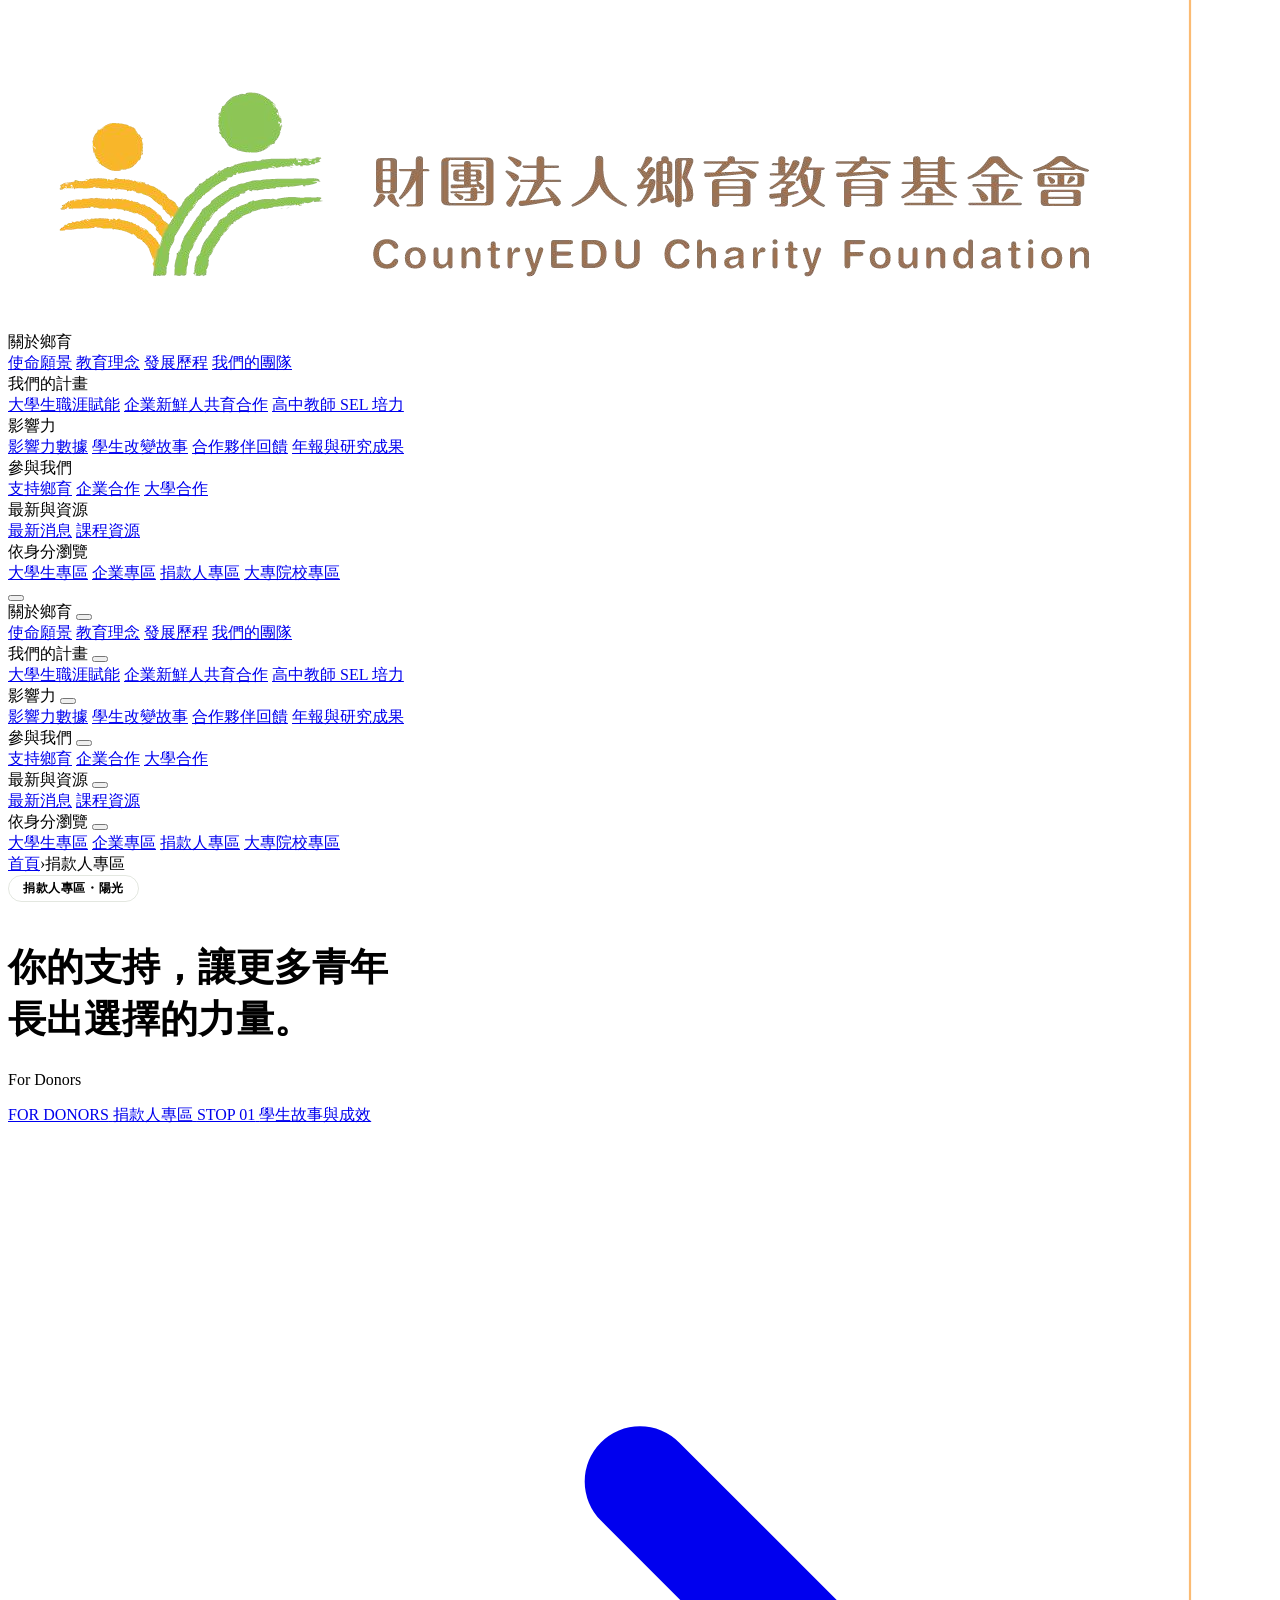
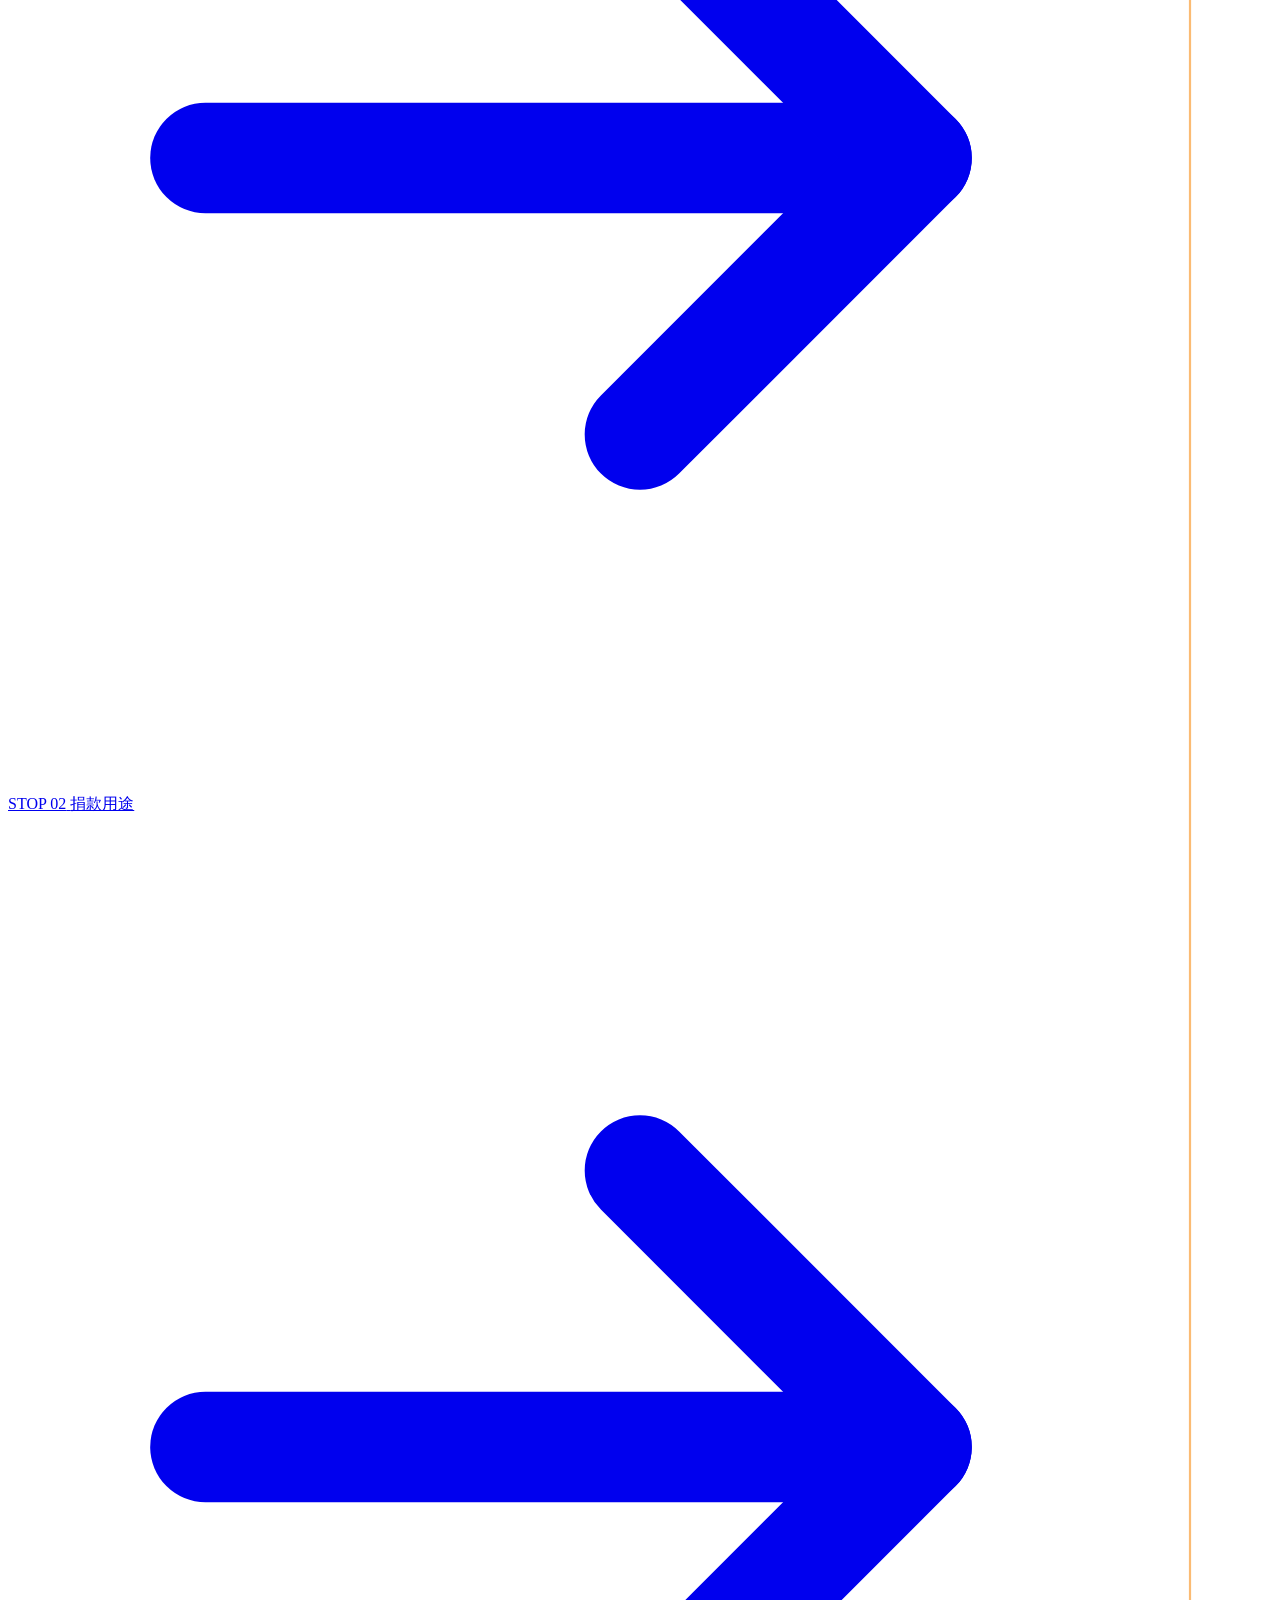
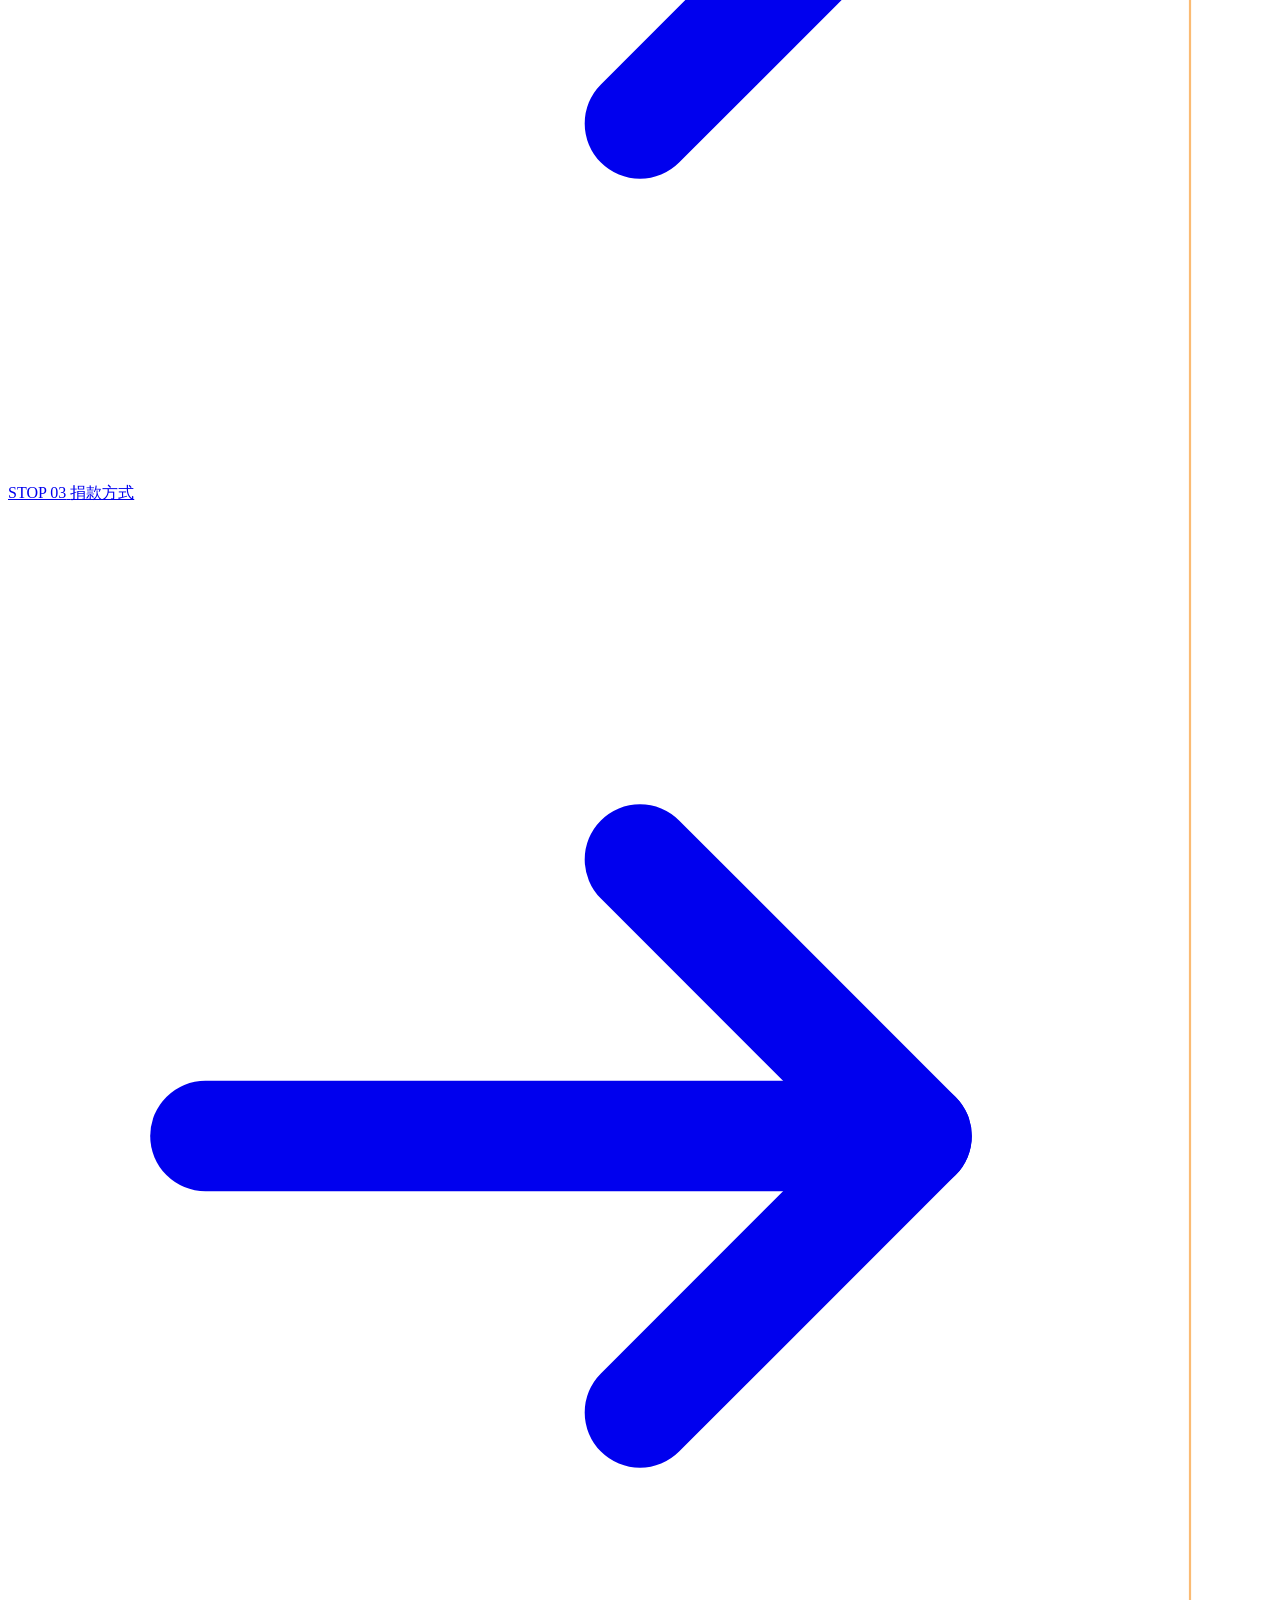
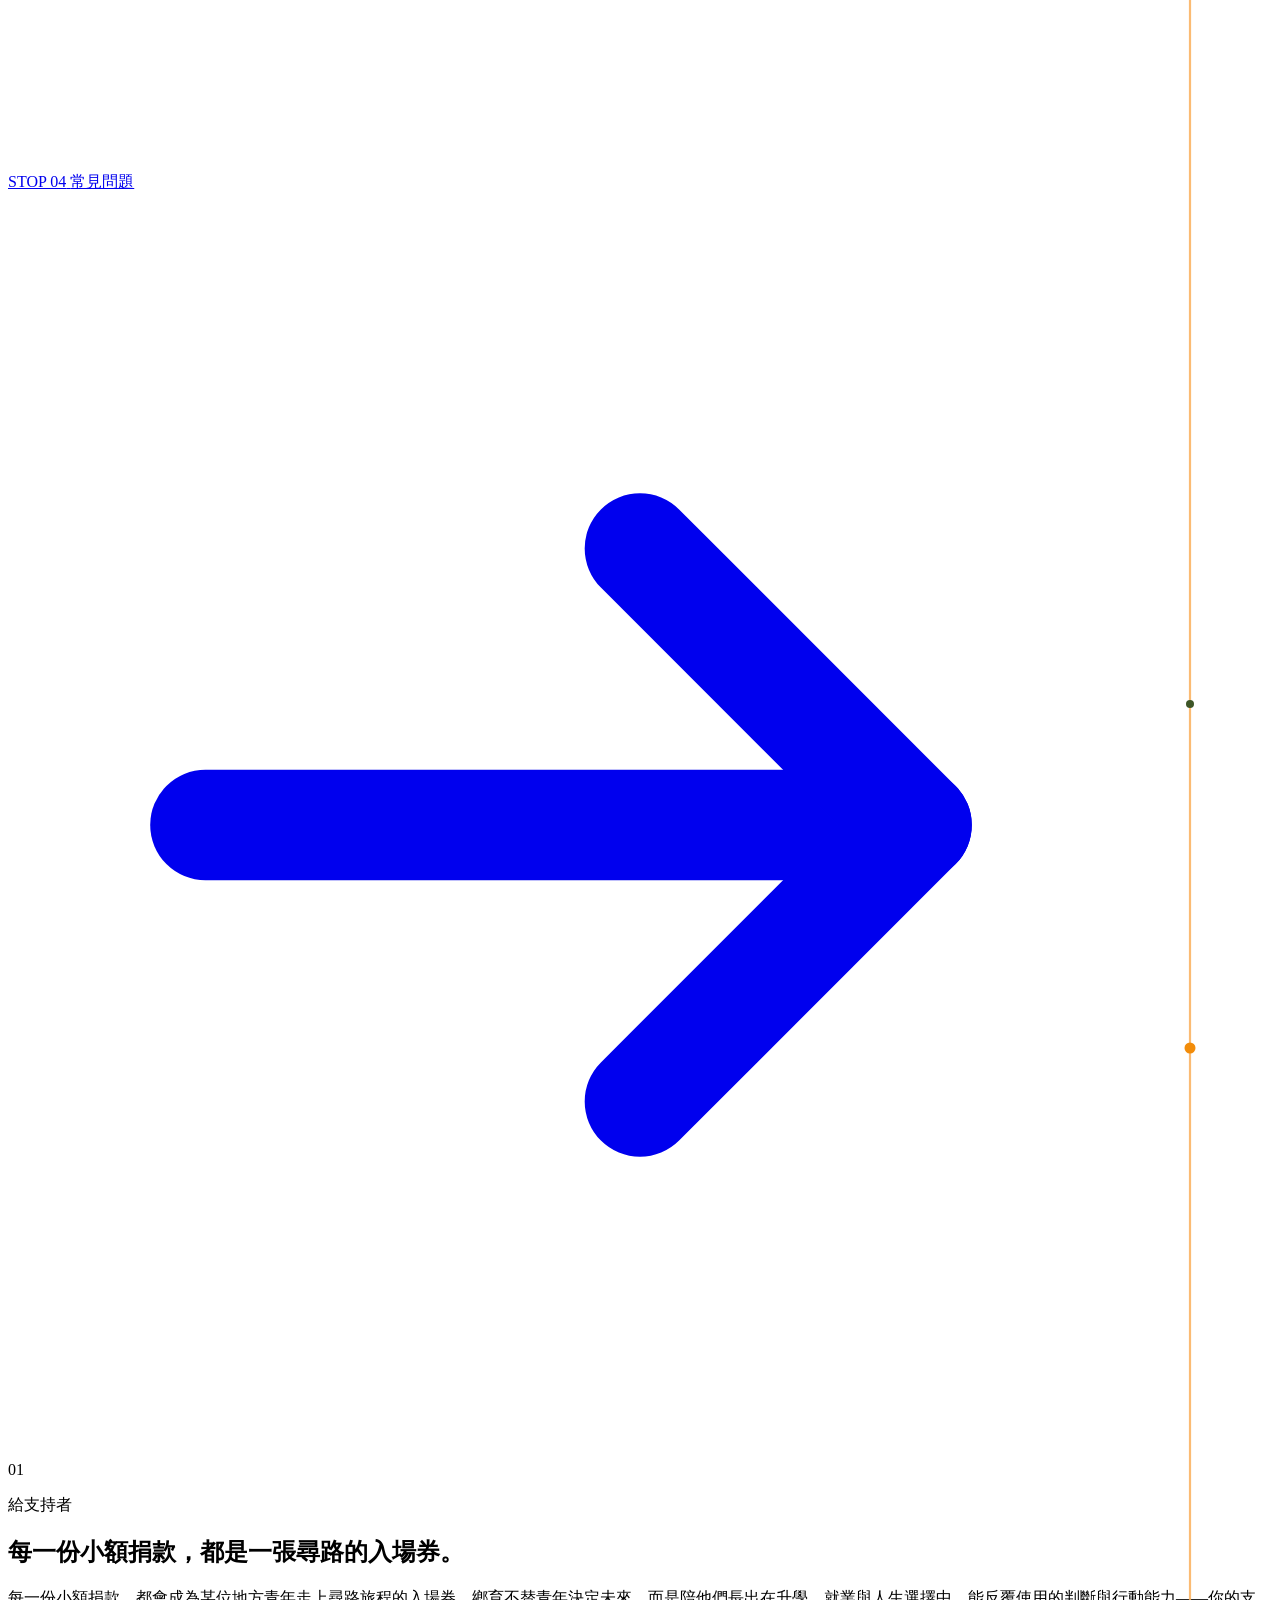
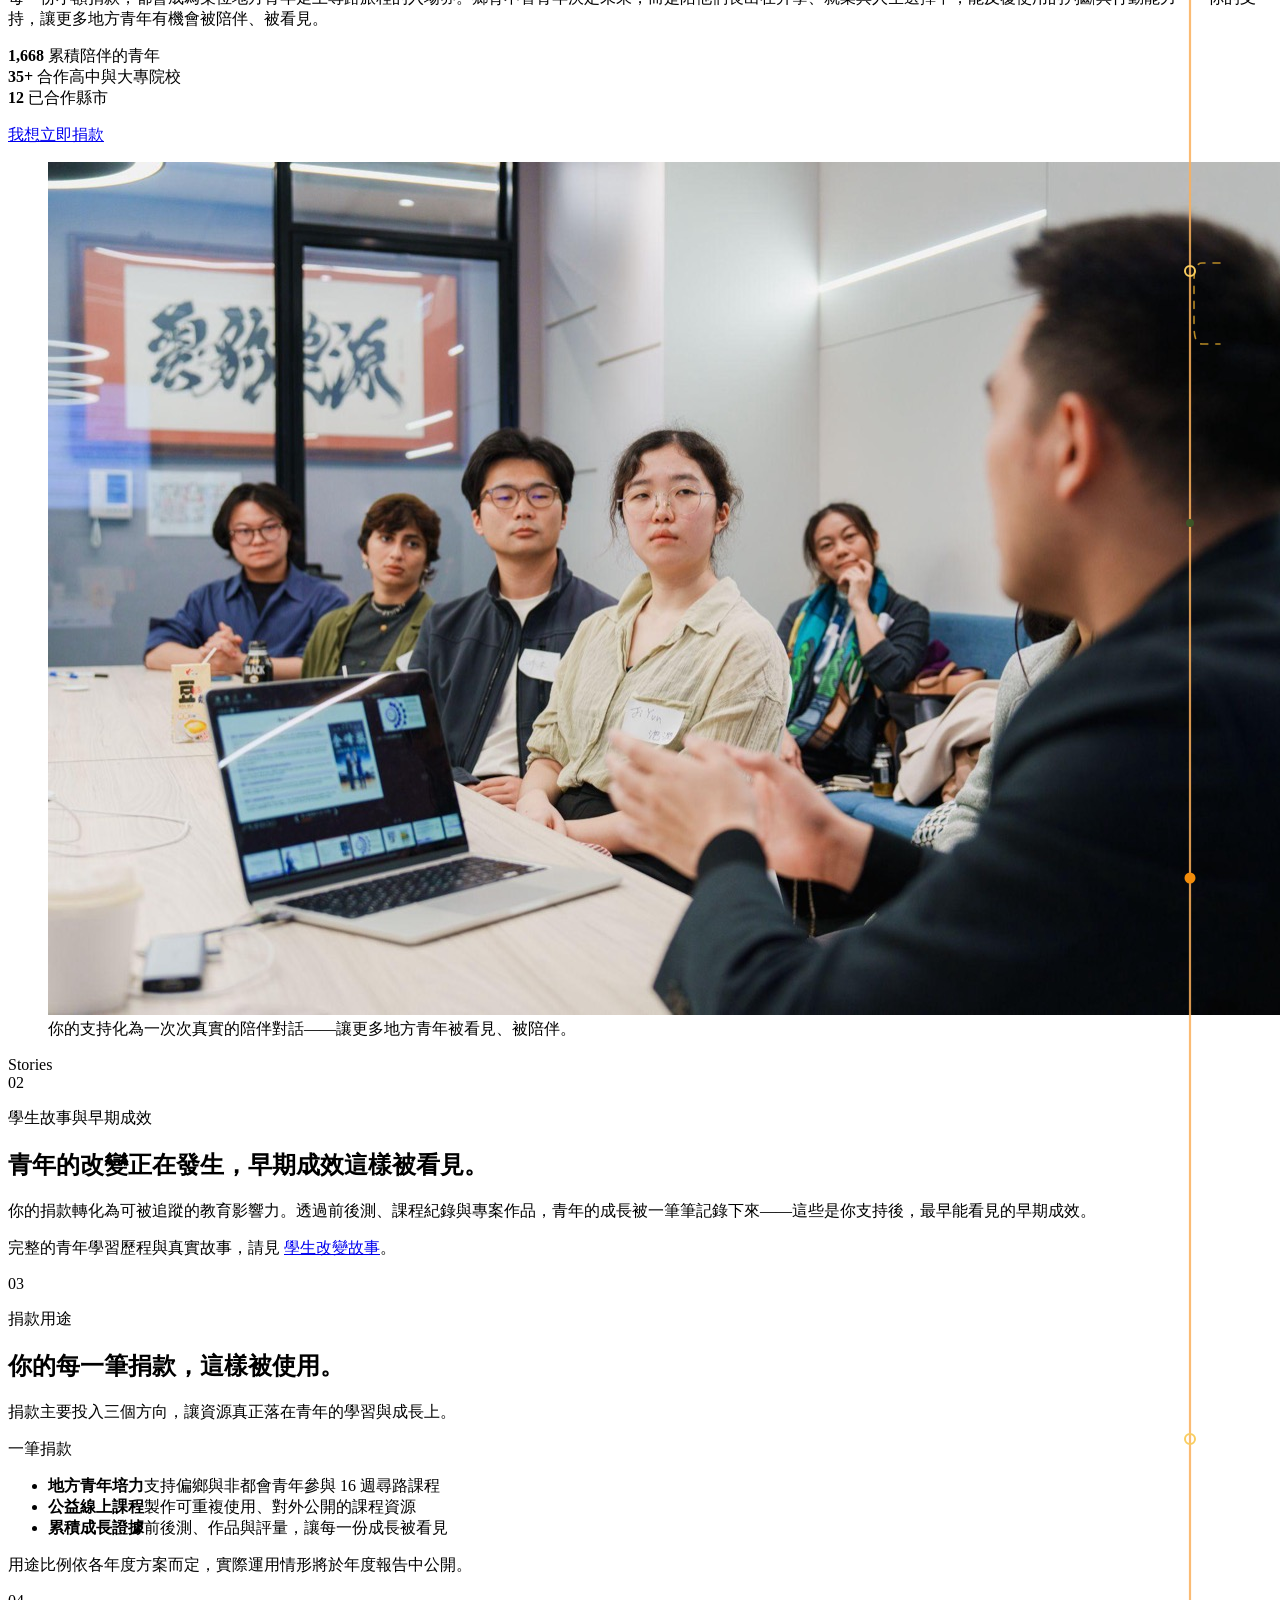
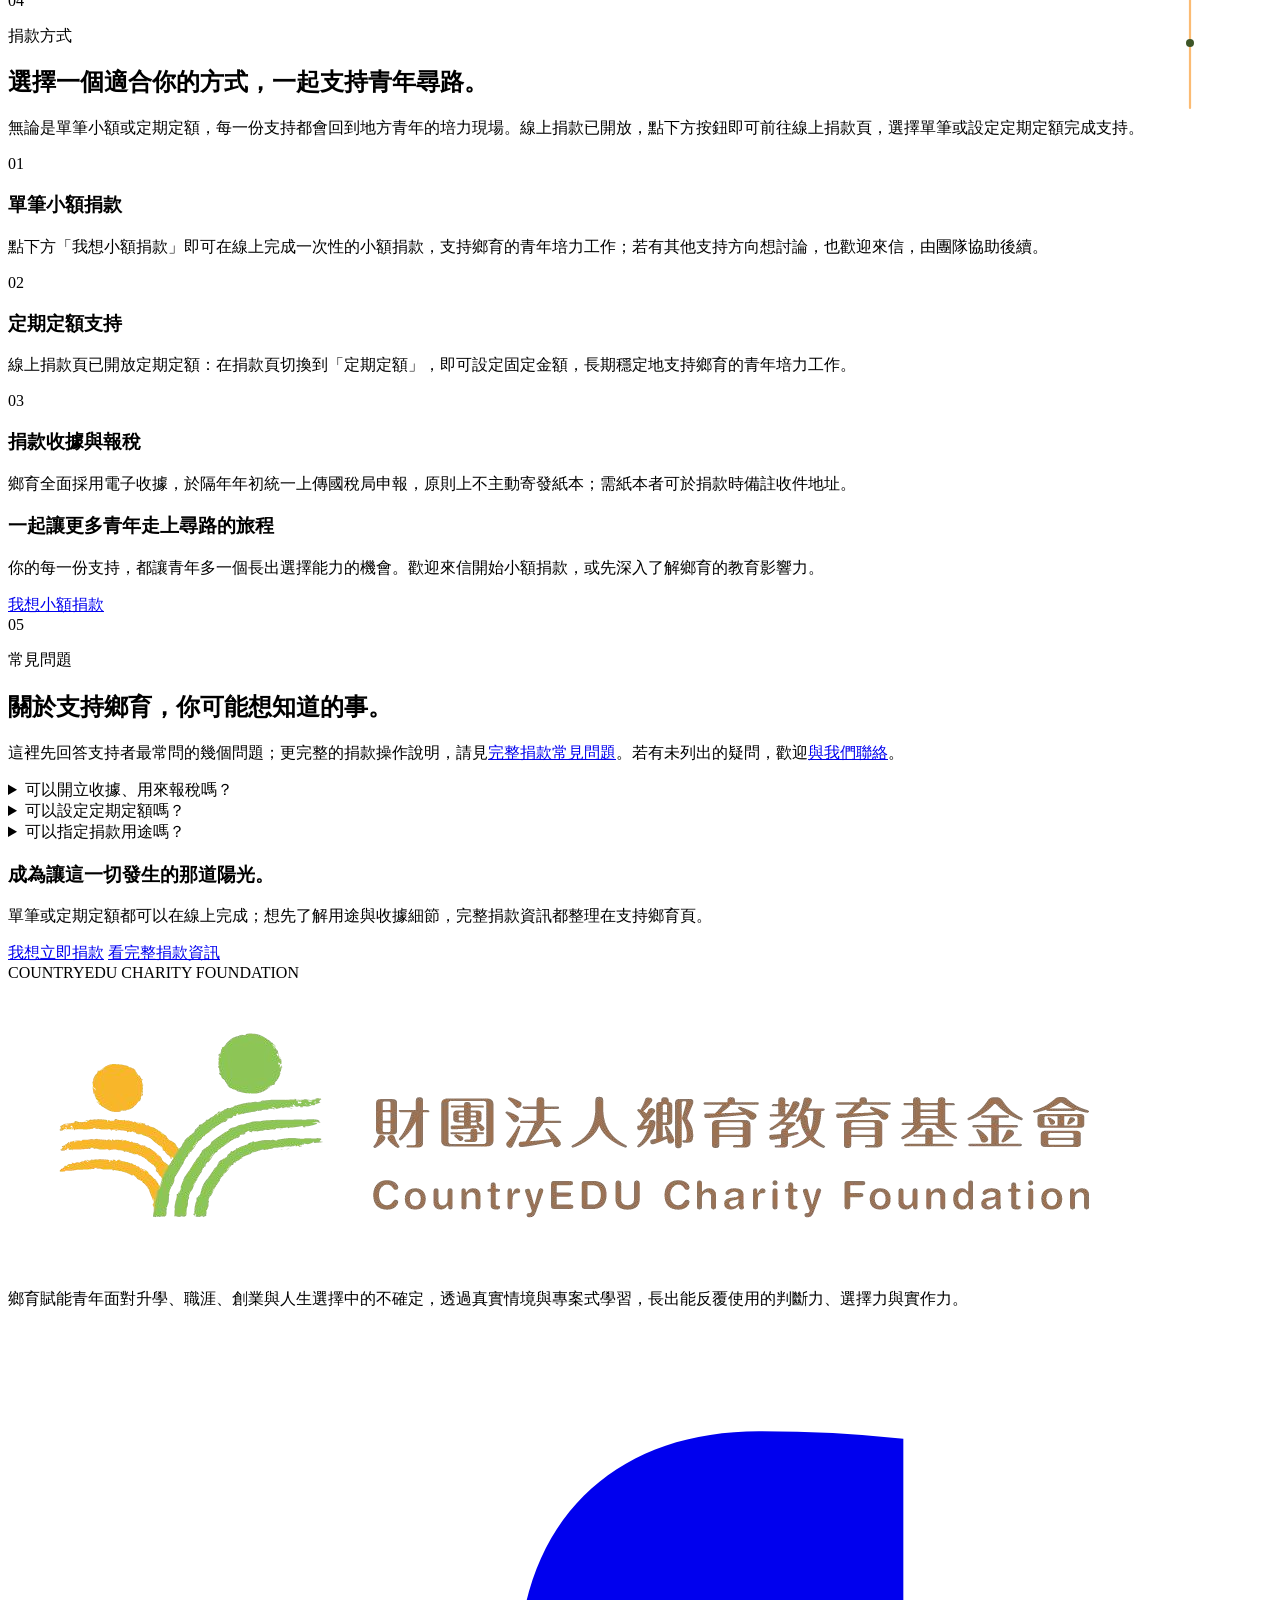
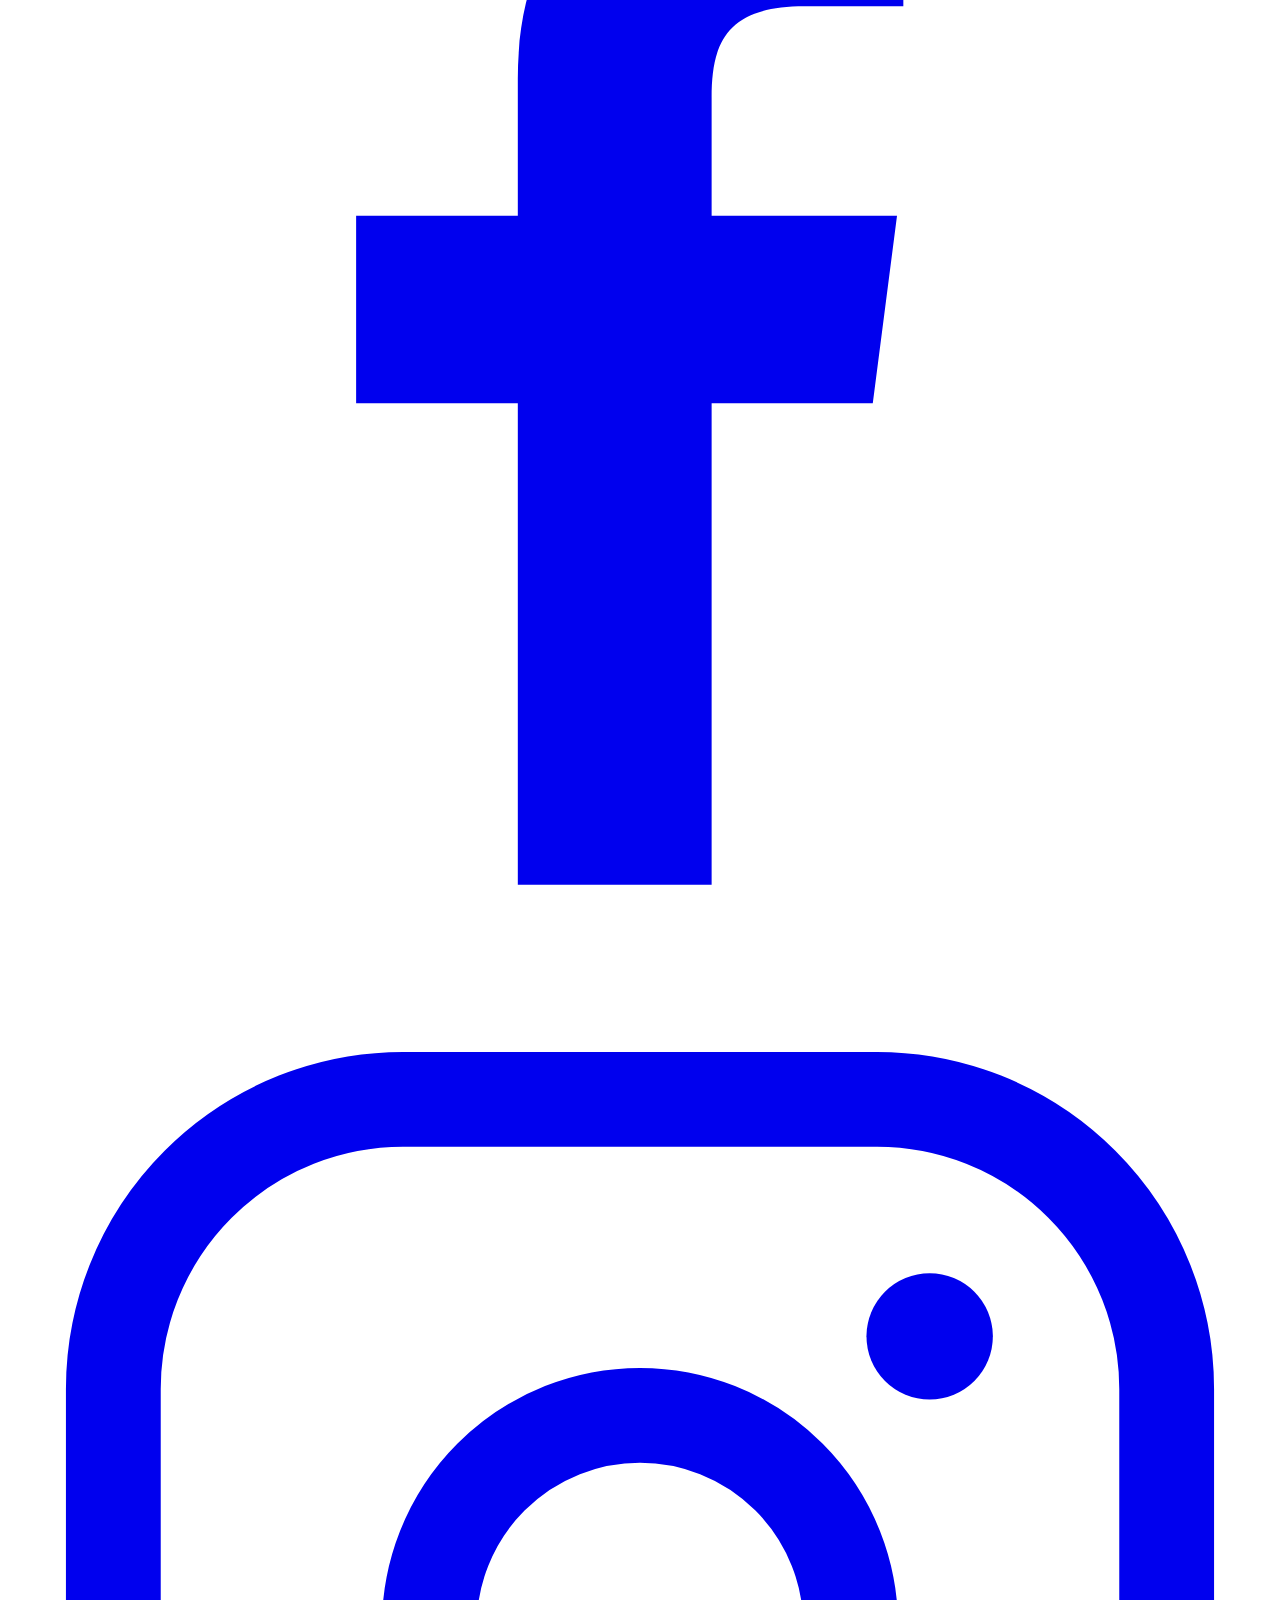
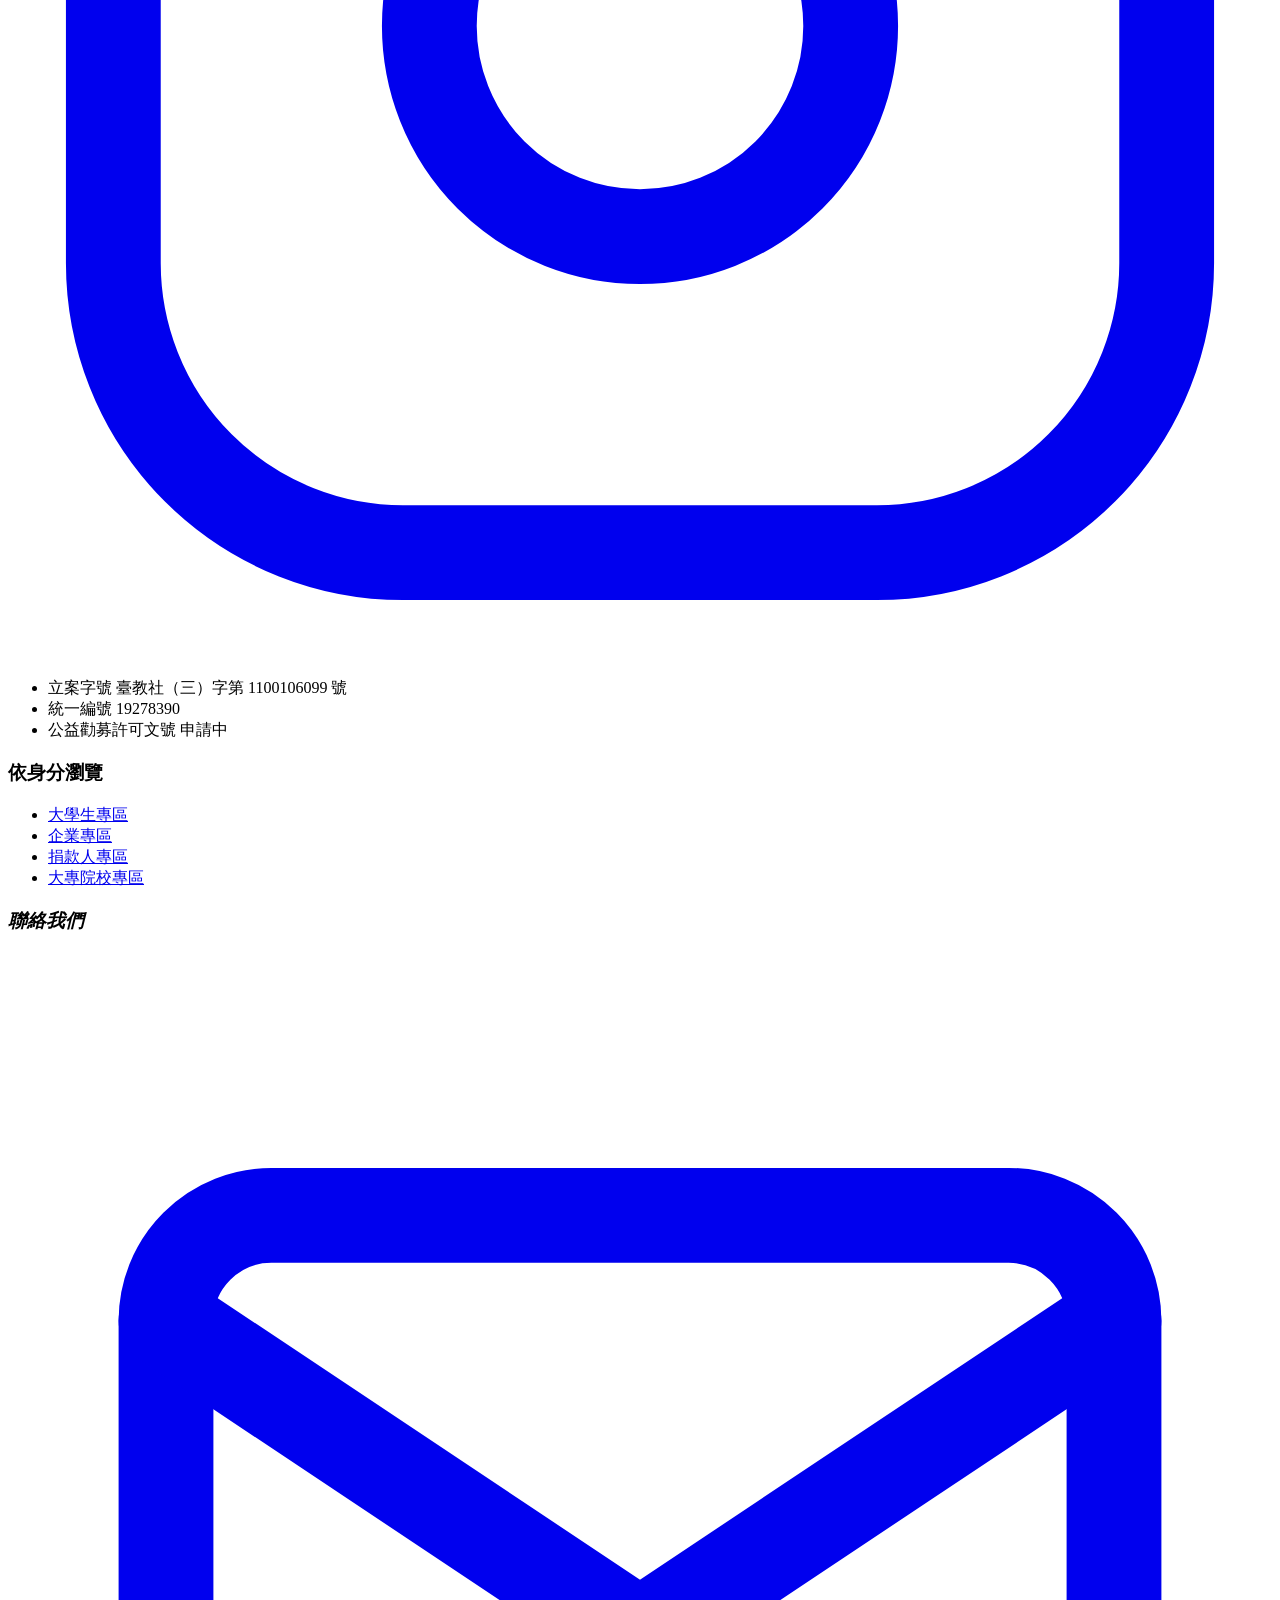
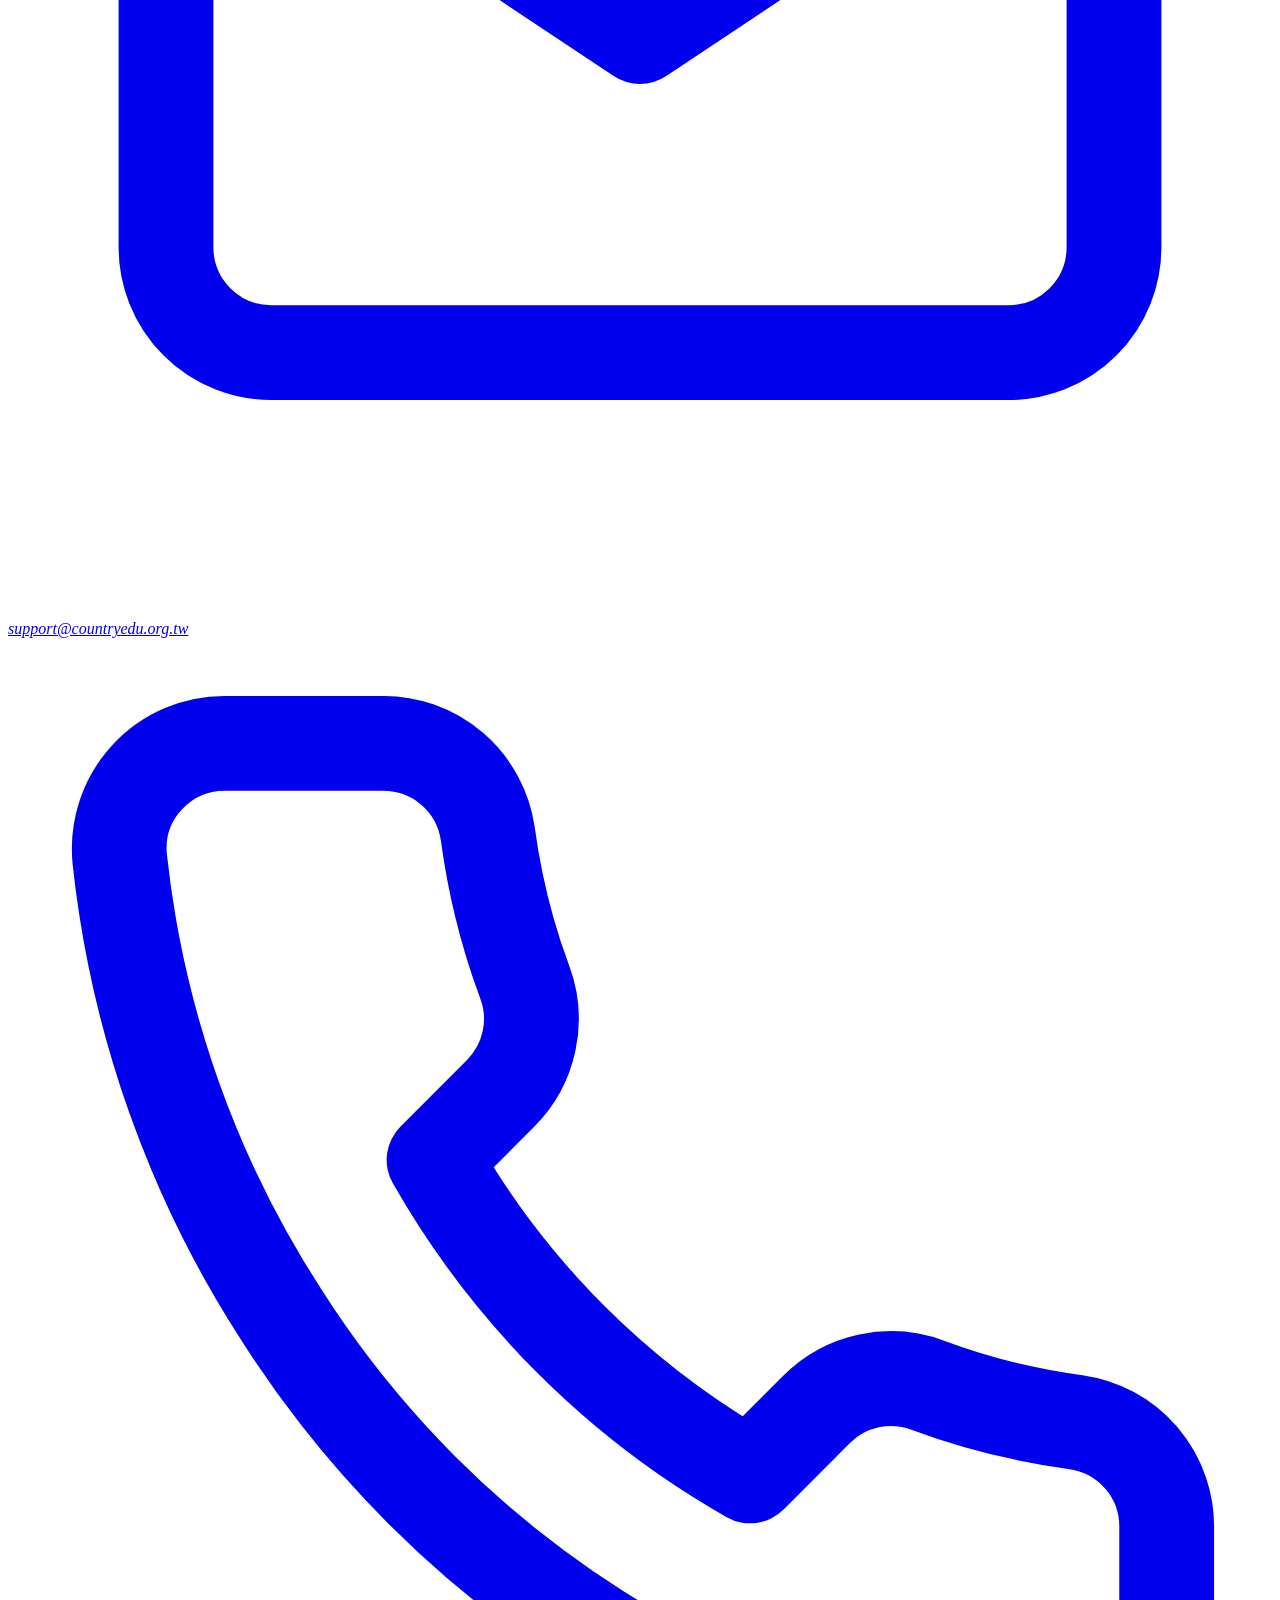
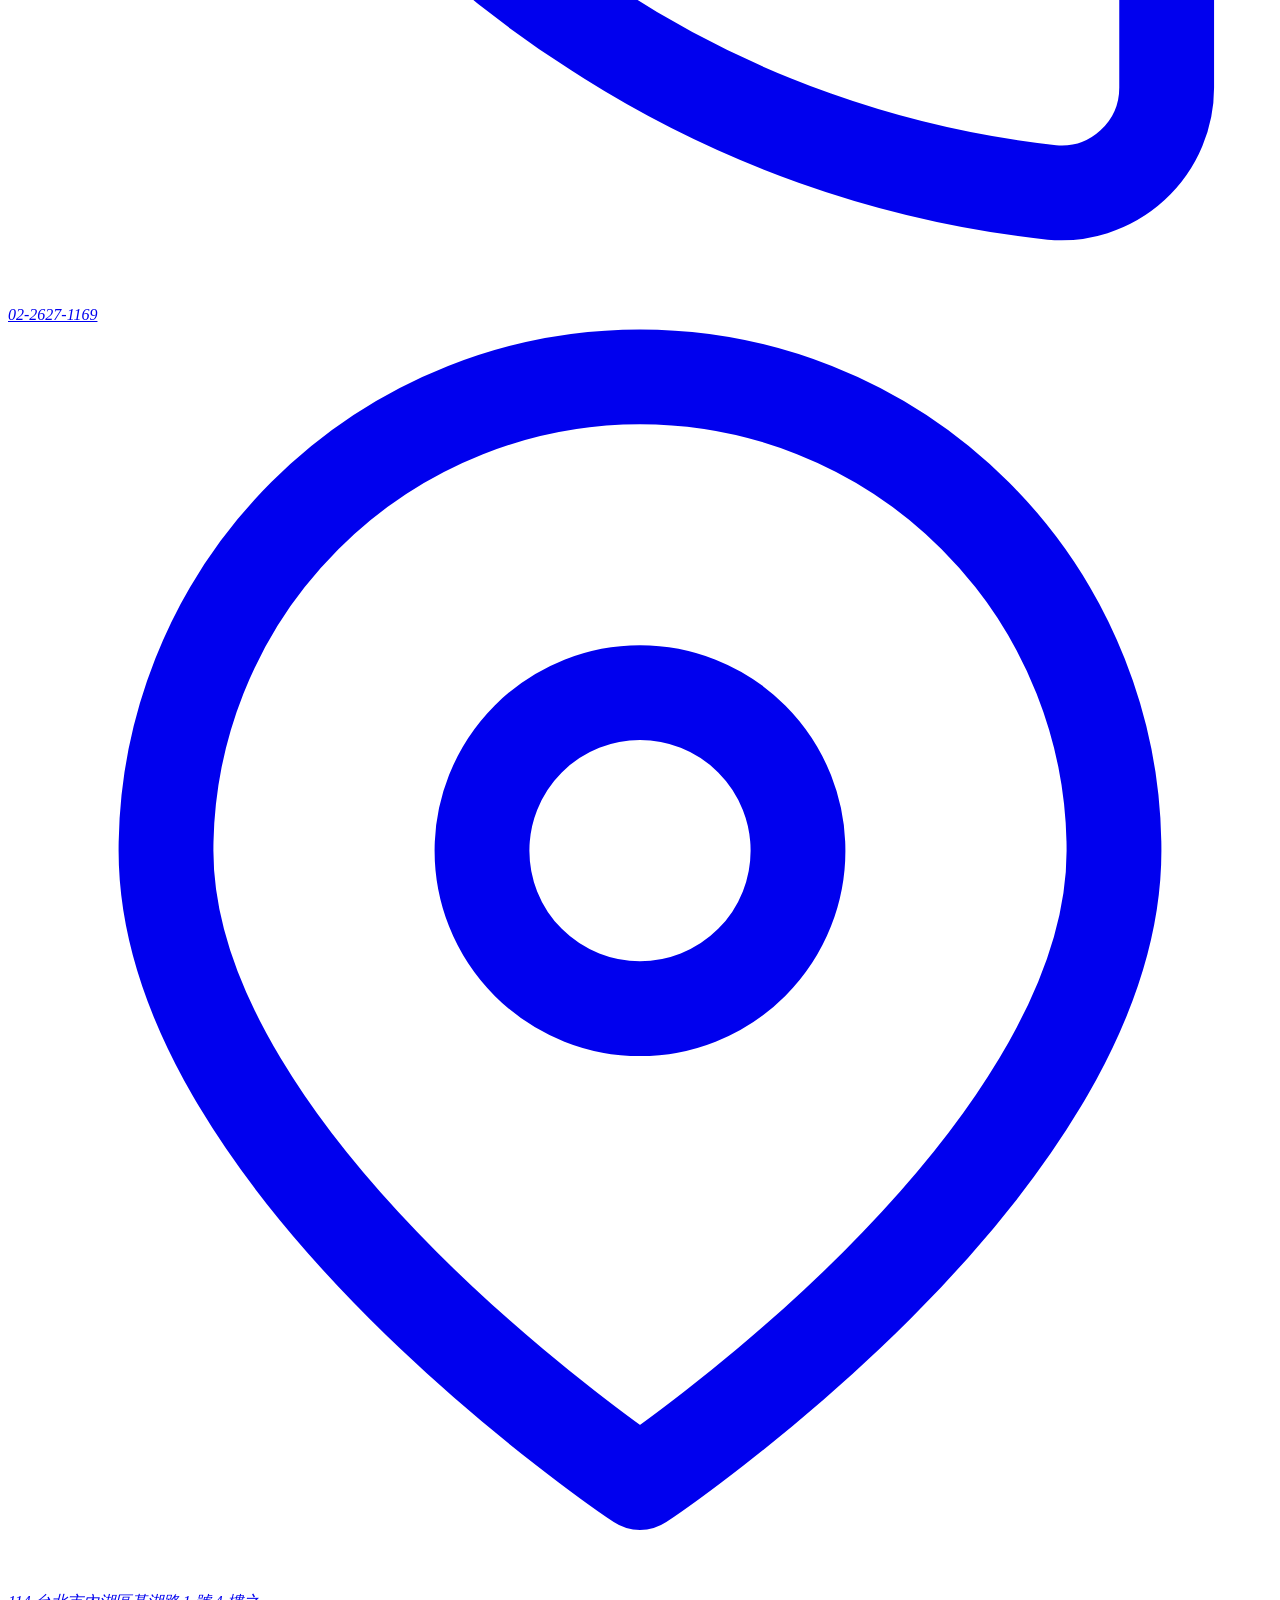
==== preview/for-donors.html @ 59e76a30 "Add audience color system: 4 redesigned for-* preview pages + theme layer" ====
<!doctype html>
<html lang="zh-Hant">
  <head>
    <meta charset="UTF-8" />
    <meta name="viewport" content="width=device-width, initial-scale=1.0" />
    <meta name="description" content="捐款人專區：用一筆小額捐款，支持更多地方青年走進鄉育 16 週尋路課程，把每一份心意化為可被看見、可追蹤的成長證據，陪他們長出為自己選擇的能力。" />
    <title>捐款人專區｜一起支持青年尋路</title>
    <!-- SEO / 社群分享 meta(2026-06-26) -->
    <link rel="canonical" href="https://countryedu.org.tw/for-donors.html" />
    <meta name="theme-color" content="#4F9F1D" />
    <link rel="icon" href="assets/favicon/favicon.ico" sizes="any" />
    <link rel="icon" type="image/png" sizes="192x192" href="assets/favicon/xiangyu-favicon-mark-192.png" />
    <link rel="icon" type="image/png" sizes="512x512" href="assets/favicon/xiangyu-favicon-mark-512.png" />
    <link rel="apple-touch-icon" href="assets/favicon/apple-touch-icon.png" />
    <link rel="manifest" href="assets/favicon/site.webmanifest" />
    <meta property="og:type" content="website" />
    <meta property="og:site_name" content="財團法人鄉育教育基金會" />
    <meta property="og:locale" content="zh_TW" />
    <meta property="og:title" content="捐款人專區｜一起支持青年尋路" />
    <meta property="og:description" content="捐款人專區：用一筆小額捐款，支持更多地方青年走進鄉育 16 週尋路課程，把每一份心意化為可被看見、可追蹤的成長證據，陪他們長出為自己選擇的能力。" />
    <meta property="og:url" content="https://countryedu.org.tw/for-donors.html" />
    <meta property="og:image" content="https://countryedu.org.tw/group-banner.jpg" />
    <meta name="twitter:card" content="summary_large_image" />
    <meta name="twitter:title" content="捐款人專區｜一起支持青年尋路" />
    <meta name="twitter:description" content="捐款人專區：用一筆小額捐款，支持更多地方青年走進鄉育 16 週尋路課程，把每一份心意化為可被看見、可追蹤的成長證據，陪他們長出為自己選擇的能力。" />
    <meta name="twitter:image" content="https://countryedu.org.tw/group-banner.jpg" />
    <script type="application/ld+json">
    {
      "@context": "https://schema.org",
      "@type": "NGO",
      "name": "財團法人鄉育教育基金會",
      "alternateName": "CountryEDU Charity Foundation",
      "url": "https://countryedu.org.tw/",
      "logo": "https://countryedu.org.tw/countryedu-logo.png",
      "email": "support@countryedu.org.tw",
      "telephone": "+886-2-2627-1169",
      "address": {
        "@type": "PostalAddress",
        "streetAddress": "基湖路1號4樓之一",
        "addressLocality": "內湖區",
        "addressRegion": "台北市",
        "postalCode": "114",
        "addressCountry": "TW"
      },
      "sameAs": [
        "https://www.facebook.com/countryedu2021/",
        "https://www.instagram.com/countryedu2022/"
      ]
    }
    </script>
    <link rel="stylesheet" href="#" data-preview-href="styles.css?v=26" />
    <link rel="stylesheet" href="audience-theme.css" />
  </head>
  <body class="rspine aud-donor" style="--spine-c: #fbb05b;">
    <div class="preview-note">改版提案預覽（非正式頁面）｜設計說明見 <a href="#" data-preview-href="../proposal-color-system.html">分眾色彩系統提案</a>｜部分連結指向未納入預覽的頁面</div>
    <div class="site-shell">
      <header class="site-header" data-header>
        <a class="brand-lockup" href="#" data-preview-href="index.html" aria-label="回到首頁">
          <img src="countryedu-logo.png" alt="財團法人鄉育教育基金會" />
        </a>
        <nav class="desktop-nav" aria-label="主要導覽">
          <div class="nav-item">
            <a role="button" tabindex="0" aria-haspopup="true" aria-label="關於鄉育，展開子選單">關於鄉育</a>
            <div class="nav-dropdown" aria-label="關於鄉育子選單">
              <a href="#" data-preview-href="mission-vision.html">使命願景</a>
              <a href="#" data-preview-href="approach.html">教育理念</a>
              <a href="#" data-preview-href="story.html">發展歷程</a>
              <a href="#" data-preview-href="team.html">我們的團隊</a>
            </div>
          </div>
          <div class="nav-item">
            <a role="button" tabindex="0" aria-haspopup="true" aria-label="我們的計畫，展開子選單">我們的計畫</a>
            <div class="nav-dropdown" aria-label="我們的計畫子選單">
              <a href="#" data-preview-href="programs.html">大學生職涯賦能</a>
              <a href="#" data-preview-href="program-corporate.html">企業新鮮人共育合作</a>
              <a href="#" data-preview-href="program-educator.html">高中教師 SEL 培力</a>
            </div>
          </div>
          <div class="nav-item">
            <a role="button" tabindex="0" aria-haspopup="true" aria-label="影響力，展開子選單">影響力</a>
            <div class="nav-dropdown" aria-label="影響力子選單">
              <a href="#" data-preview-href="impact.html">影響力數據</a>
              <a href="#" data-preview-href="outcomes.html">學生改變故事</a>
              <a href="#" data-preview-href="partner-voices.html">合作夥伴回饋</a>
              <a href="#" data-preview-href="reports.html">年報與研究成果</a>
            </div>
          </div>
          <div class="nav-item">
            <a role="button" tabindex="0" aria-haspopup="true" aria-label="參與我們，展開子選單">參與我們</a>
            <div class="nav-dropdown" aria-label="參與我們子選單">
              <a href="#" data-preview-href="give.html">支持鄉育</a>
              <a href="#" data-preview-href="corporate-partnership.html">企業合作</a>
              <a href="#" data-preview-href="university-partnership.html">大學合作</a>
            </div>
          </div>
          <div class="nav-item">
            <a role="button" tabindex="0" aria-haspopup="true" aria-label="最新與資源，展開子選單">最新與資源</a>
            <div class="nav-dropdown" aria-label="最新與資源子選單">
              <a href="#" data-preview-href="news.html">最新消息</a>
              <a href="#" data-preview-href="resources.html">課程資源</a>
            </div>
          </div>
          <div class="nav-item">
            <a role="button" tabindex="0" aria-haspopup="true" aria-label="依身分瀏覽，展開專區選單">依身分瀏覽</a>
            <div class="nav-dropdown" aria-label="依身分瀏覽子選單">
              <a href="for-students.html">大學生專區</a>
              <a href="for-companies.html">企業專區</a>
              <a href="for-donors.html">捐款人專區</a>
              <a href="for-universities.html">大專院校專區</a>
            </div>
          </div>
        </nav>
        <div class="header-actions">
          <button class="menu-toggle" type="button" aria-label="開啟選單" aria-expanded="false" data-menu-toggle>
            <span></span>
            <span></span>
            <span></span>
          </button>
        </div>
      </header>

      <nav class="mobile-menu" data-mobile-menu aria-label="行動版主選單">
        <div class="m-group" data-m-group>
          <div class="m-row">
            <span class="m-label">關於鄉育</span>
            <button class="m-toggle" type="button" aria-expanded="false" aria-label="展開關於鄉育子選單" data-m-toggle></button>
          </div>
          <div class="m-sub">
            <a href="#" data-preview-href="mission-vision.html">使命願景</a>
            <a href="#" data-preview-href="approach.html">教育理念</a>
            <a href="#" data-preview-href="story.html">發展歷程</a>
            <a href="#" data-preview-href="team.html">我們的團隊</a>
          </div>
        </div>
        <div class="m-group" data-m-group>
          <div class="m-row">
            <span class="m-label">我們的計畫</span>
            <button class="m-toggle" type="button" aria-expanded="false" aria-label="展開我們的計畫子選單" data-m-toggle></button>
          </div>
          <div class="m-sub">
            <a href="#" data-preview-href="programs.html">大學生職涯賦能</a>
            <a href="#" data-preview-href="program-corporate.html">企業新鮮人共育合作</a>
            <a href="#" data-preview-href="program-educator.html">高中教師 SEL 培力</a>
          </div>
        </div>
        <div class="m-group" data-m-group>
          <div class="m-row">
            <span class="m-label">影響力</span>
            <button class="m-toggle" type="button" aria-expanded="false" aria-label="展開影響力子選單" data-m-toggle></button>
          </div>
          <div class="m-sub">
            <a href="#" data-preview-href="impact.html">影響力數據</a>
            <a href="#" data-preview-href="outcomes.html">學生改變故事</a>
            <a href="#" data-preview-href="partner-voices.html">合作夥伴回饋</a>
            <a href="#" data-preview-href="reports.html">年報與研究成果</a>
          </div>
        </div>
        <div class="m-group" data-m-group>
          <div class="m-row">
            <span class="m-label">參與我們</span>
            <button class="m-toggle" type="button" aria-expanded="false" aria-label="展開參與我們子選單" data-m-toggle></button>
          </div>
          <div class="m-sub">
            <a href="#" data-preview-href="give.html">支持鄉育</a>
            <a href="#" data-preview-href="corporate-partnership.html">企業合作</a>
            <a href="#" data-preview-href="university-partnership.html">大學合作</a>
          </div>
        </div>
        <div class="m-group" data-m-group>
          <div class="m-row">
            <span class="m-label">最新與資源</span>
            <button class="m-toggle" type="button" aria-expanded="false" aria-label="展開最新與資源子選單" data-m-toggle></button>
          </div>
          <div class="m-sub">
            <a href="#" data-preview-href="news.html">最新消息</a>
            <a href="#" data-preview-href="resources.html">課程資源</a>
          </div>
        </div>
        <div class="m-group" data-m-group>
          <div class="m-row">
            <span class="m-label">依身分瀏覽</span>
            <button class="m-toggle" type="button" aria-expanded="false" aria-label="展開依身分瀏覽子選單" data-m-toggle></button>
          </div>
          <div class="m-sub">
            <a href="for-students.html">大學生專區</a>
            <a href="for-companies.html">企業專區</a>
            <a href="for-donors.html">捐款人專區</a>
            <a href="for-universities.html">大專院校專區</a>
          </div>
        </div>
      </nav>

      <main id="top">
        <!-- 貫穿脊線：base=背景層(壓內容之後)、over=色片覆蓋層(sheet 段重描,主線任何情況都看得到)。內容由 script.js rspine 產生器繪製 -->
        <div class="rroute" aria-hidden="true"></div>
        <div class="rroute-over" aria-hidden="true"></div>

        <header class="page-header phk phk-aud-donor" aria-labelledby="ph-h1">
          <div class="phk-inner">
            <div class="phk-decor" aria-hidden="true">
              <span class="phk-b phk-b1"></span>
              <span class="phk-b phk-b2"></span>
              <span class="phk-b phk-b3"></span>
              <span class="phk-b phk-b4"></span>
              <span class="phk-gold"></span>
            </div>
            <div class="phk-copy">
              <nav class="page-crumb" aria-label="麵包屑導覽"><a href="#" data-preview-href="index.html">首頁</a><span>›</span><span class="page-crumb-current" aria-current="page">捐款人專區</span></nav>
              <span class="phk-bar" aria-hidden="true"></span>
              <span class="phk-pill">捐款人專區・陽光</span>
              <h1 id="ph-h1" class="phk-vp">你的支持，讓更多青年<br />長出選擇的力量。</h1>
              <p class="page-header-en">For Donors</p>
            </div>
          </div>
        </header>
        <div class="story-layout">
          <nav class="exit-nav" aria-label="本頁章節導覽">
            <div class="exit-rail">
              <a class="exit-sign exit-sign--main" href="#donor-intro-title" data-exit-target="donor-intro-title">
                <span class="exit-eyebrow">FOR DONORS</span>
                <span class="exit-name">捐款人專區</span>
              </a>
              <a class="exit-sign" href="#donor-change-title" data-exit-target="donor-change-title">
                <span class="exit-tag">STOP 01</span>
                <span class="exit-name">學生故事與成效</span>
                <span class="exit-arrow" aria-hidden="true"><svg viewBox="0 0 16 16" fill="none" stroke="currentColor" stroke-width="1.4" stroke-linecap="round" stroke-linejoin="round"><path d="M2.5 8h9"/><path d="M8 4.5 11.5 8 8 11.5"/></svg></span>
              </a>
              <a class="exit-sign" href="#usage-title" data-exit-target="usage-title">
                <span class="exit-tag">STOP 02</span>
                <span class="exit-name">捐款用途</span>
                <span class="exit-arrow" aria-hidden="true"><svg viewBox="0 0 16 16" fill="none" stroke="currentColor" stroke-width="1.4" stroke-linecap="round" stroke-linejoin="round"><path d="M2.5 8h9"/><path d="M8 4.5 11.5 8 8 11.5"/></svg></span>
              </a>
              <a class="exit-sign" href="#donor-how-title" data-exit-target="donor-how-title">
                <span class="exit-tag">STOP 03</span>
                <span class="exit-name">捐款方式</span>
                <span class="exit-arrow" aria-hidden="true"><svg viewBox="0 0 16 16" fill="none" stroke="currentColor" stroke-width="1.4" stroke-linecap="round" stroke-linejoin="round"><path d="M2.5 8h9"/><path d="M8 4.5 11.5 8 8 11.5"/></svg></span>
              </a>
              <a class="exit-sign" href="#donor-faq-title" data-exit-target="donor-faq-title">
                <span class="exit-tag">STOP 04</span>
                <span class="exit-name">常見問題</span>
                <span class="exit-arrow" aria-hidden="true"><svg viewBox="0 0 16 16" fill="none" stroke="currentColor" stroke-width="1.4" stroke-linecap="round" stroke-linejoin="round"><path d="M2.5 8h9"/><path d="M8 4.5 11.5 8 8 11.5"/></svg></span>
              </a>
            </div>
          </nav>
          <div class="story-flow">
        <section class="problem-section section-pad" aria-labelledby="donor-intro-title">
          <div class="section-grid">
            <div class="section-kicker">
              <span>01</span>
              <p>給支持者</p>
            </div>
            <div>
              <h2 id="donor-intro-title">每一份小額捐款，都是一張尋路的入場券。</h2>
              <p class="lead">
                每一份小額捐款，都會成為某位地方青年走上尋路旅程的入場券。鄉育不替青年決定未來，而是陪他們長出在升學、就業與人生選擇中，能反覆使用的判斷與行動能力——你的支持，讓更多地方青年有機會被陪伴、被看見。
              </p>
              <div class="signal-row signal-row--hl" aria-label="鄉育服務概況">
                <div>
                  <strong>1,668</strong>
                  <span>累積陪伴的青年</span>
                </div>
                <div>
                  <strong>35+</strong>
                  <span>合作高中與大專院校</span>
                </div>
                <div>
                  <strong>12</strong>
                  <span>已合作縣市</span>
                </div>
              </div>
              <p><a class="button-primary" href="https://countryedu.oen.tw/" target="_blank" rel="noopener">我想立即捐款</a></p>
            </div>
          </div>
        </section>

        <!-- 情境照片移出色塊：色塊不橫跨到照片區（業主 2026-06-30） -->
        <section class="section-pad" aria-label="情境照片">
          <div class="figure-solo">
            <figure class="content-figure">
              <img src="mentor-dialogue.jpg" alt="鄉育導師與青年圍坐座談，專注聆聽彼此" loading="lazy" width="1280" height="853" />
              <figcaption>你的支持化為一次次真實的陪伴對話——讓更多地方青年被看見、被陪伴。</figcaption>
            </figure>
          </div>
        </section>

        <section class="about-section section-pad sheet sheet--butter" aria-labelledby="donor-change-title">
          <div class="large-watermark" aria-hidden="true">Stories</div>
          <div class="section-grid">
            <div class="section-kicker">
              <span>02</span>
              <p>學生故事與早期成效</p>
            </div>
            <div class="about-copy">
              <h2 id="donor-change-title">青年的改變正在發生，早期成效這樣被看見。</h2>
              <p>
                你的捐款轉化為可被追蹤的教育影響力。透過前後測、課程紀錄與專案作品，青年的成長被一筆筆記錄下來——這些是你支持後，最早能看見的早期成效。
              </p>
              <p class="node-label">完整的青年學習歷程與真實故事，請見 <a href="#" data-preview-href="outcomes.html">學生改變故事</a>。</p>
            </div>
          </div>
        </section>

        <section class="about-section section-pad" aria-labelledby="usage-title">
          <div class="section-grid">
            <div class="section-kicker">
              <span>03</span>
              <p>捐款用途</p>
            </div>
            <div>
              <h2 id="usage-title">你的每一筆<span class="nw">捐款</span>，這樣被使用。</h2>
              <p class="lead">捐款主要投入三個方向，讓資源真正落在青年的學習與成長上。</p>
              <div class="usage-diagram" role="img" aria-label="捐款用途簡圖：一筆捐款投入 地方青年培力、公益線上課程、累積成長證據 三個用途">
                <div class="usage-source">一筆捐款</div>
                <ul class="usage-uses">
                  <li><strong>地方青年培力</strong><span>支持偏鄉與非都會青年參與 16 週尋路課程</span></li>
                  <li><strong>公益線上課程</strong><span>製作可重複使用、對外公開的課程資源</span></li>
                  <li><strong>累積成長證據</strong><span>前後測、作品與評量，讓每一份成長被看見</span></li>
                </ul>
              </div>
              <p class="node-label">用途比例依各年度方案而定，實際運用情形將於年度報告中公開。</p>
            </div>
          </div>
        </section>

        <section class="program-section section-pad" aria-labelledby="donor-how-title">
          <div class="section-grid">
            <div class="section-kicker">
              <span>04</span>
              <p>捐款方式</p>
            </div>
            <div>
              <h2 id="donor-how-title">選擇一個適合你的<span class="nw">方式</span>，一起支持<span class="nw">青年</span>尋路。</h2>
              <p class="lead">
                無論是單筆小額或定期定額，每一份支持都會回到地方青年的培力現場。線上捐款已開放，點下方按鈕即可前往線上捐款頁，選擇單筆或設定定期定額完成支持。
              </p>
              <div class="mission-list mission-list--badge badge--forest-sun">
                <article>
                  <span>01</span>
                  <h3>單筆小額捐款</h3>
                  <p>點下方「我想小額捐款」即可在線上完成一次性的小額捐款，支持鄉育的青年培力工作；若有其他支持方向想討論，也歡迎來信，由團隊協助後續。</p>
                </article>
                <article>
                  <span>02</span>
                  <h3>定期定額支持</h3>
                  <p>線上捐款頁已開放定期定額：在捐款頁切換到「定期定額」，即可設定固定金額，長期穩定地支持鄉育的青年培力工作。</p>
                </article>
                <article>
                  <span>03</span>
                  <h3>捐款收據與報稅</h3>
                  <p>鄉育全面採用電子收據，於隔年年初統一上傳國稅局申報，原則上不主動寄發紙本；需紙本者可於捐款時備註收件地址。</p>
                </article>
              </div>
              <div class="cta-band">
                <div>
                  <h3>一起讓更多青年走上尋路的旅程</h3>
                  <p>你的每一份支持，都讓青年多一個長出選擇能力的機會。歡迎來信開始小額捐款，或先深入了解鄉育的教育影響力。</p>
                </div>
                <div class="cta-band-actions">
                  <a class="button-primary" href="https://countryedu.oen.tw/" target="_blank" rel="noopener">我想小額捐款</a>
                </div>
              </div>
            </div>
          </div>
        </section>

        <section class="problem-section section-pad" id="donor-faq" aria-labelledby="donor-faq-title">
          <div class="section-grid">
            <div class="section-kicker">
              <span>05</span>
              <p>常見問題</p>
            </div>
            <div>
              <h2 id="donor-faq-title">關於支持<span class="nw">鄉育</span>，你可能想知道的事。</h2>
              <p class="lead">這裡先回答支持者最常問的幾個問題；更完整的捐款操作說明，請見<a href="#" data-preview-href="give.html#faq-title">完整捐款常見問題</a>。若有未列出的疑問，歡迎<a href="#" data-preview-href="contact.html">與我們聯絡</a>。</p>
            </div>
          </div>
          <div class="faq-list">
            <details class="faq-item">
              <summary>
                <span>可以開立收據、用來報稅嗎？</span>
                <span class="faq-mark" aria-hidden="true"></span>
              </summary>
              <p class="faq-answer">可以。鄉育可依法開立捐款收據、供綜合所得稅列舉扣除。為響應環保，鄉育全面採用電子收據，於隔年年初統一上傳國稅局申報，原則上不主動寄發紙本；若需紙本收據，請於捐款時備註收件地址。</p>
            </details>
            <details class="faq-item">
              <summary>
                <span>可以設定定期定額嗎？</span>
                <span class="faq-mark" aria-hidden="true"></span>
              </summary>
              <p class="faq-answer">可以。鄉育的線上捐款頁同時提供單筆與定期定額——點下方按鈕前往後，切換到「定期定額」即可設定固定金額，長期穩定地支持青年尋路。</p>
            </details>
            <details class="faq-item">
              <summary>
                <span>可以指定捐款用途嗎？</span>
                <span class="faq-mark" aria-hidden="true"></span>
              </summary>
              <p class="faq-answer">小額捐款主要會投入基金會整體的青年培力工作，由我們依當下需求做最合適的運用，讓每一份心意都用在刀口上。若你有特定的支持方向想討論，歡迎<a href="#" data-preview-href="contact.html">來信與我們聊聊</a>，由團隊協助後續安排。</p>
            </details>
          </div>
        </section>
        <section class="path-section section-pad" aria-labelledby="donor-cta-title" data-exit-clear>
          <div class="cta-band">
            <div>
              <h3 id="donor-cta-title">成為讓這一切發生的那道陽光。</h3>
              <p>單筆或定期定額都可以在線上完成；想先了解用途與收據細節，完整捐款資訊都整理在支持鄉育頁。</p>
            </div>
            <div class="cta-band-actions">
              <a class="button-primary" href="https://countryedu.oen.tw/" target="_blank" rel="noopener">我想立即捐款</a>
              <a class="button-secondary" href="#" data-preview-href="give.html">看完整捐款資訊</a>
            </div>
          </div>
        </section>
          </div>
        </div>
      </main>

      <footer class="site-footer" id="contact">
        <div class="footer-main">
          <div class="footer-brand">
            <img src="countryedu-logo.png" alt="財團法人鄉育教育基金會 CountryEDU Charity Foundation" />
            <p class="footer-desc">鄉育賦能青年面對升學、職涯、創業與人生選擇中的不確定，透過真實情境與專案式學習，長出能反覆使用的判斷力、選擇力與實作力。</p>
            <div class="footer-social">
              <a href="https://www.facebook.com/countryedu2021/?locale=zh_TW" target="_blank" rel="noopener" aria-label="鄉育 Facebook 粉絲專頁">
                <svg viewBox="0 0 24 24" fill="currentColor" aria-hidden="true"><path d="M15.12 5.32H17V2.14A26.11 26.11 0 0 0 14.26 2c-2.72 0-4.58 1.66-4.58 4.7v2.6H6.61v3.56h3.07V22h3.68v-9.14h3.06l.46-3.56h-3.52V7.05c0-1.03.28-1.73 1.76-1.73Z"/></svg>
              </a>
              <a href="https://www.instagram.com/countryedu2022/" target="_blank" rel="noopener" aria-label="鄉育 Instagram">
                <svg viewBox="0 0 24 24" fill="none" stroke="currentColor" stroke-width="1.8" stroke-linecap="round" stroke-linejoin="round" aria-hidden="true"><rect x="2" y="2" width="20" height="20" rx="5.5"/><circle cx="12" cy="12" r="4"/><circle cx="17.5" cy="6.5" r="1.2" fill="currentColor" stroke="none"/></svg>
              </a>
            </div>
            <ul class="footer-legal-ids">
              <li>立案字號 臺教社（三）字第 1100106099 號</li>
              <li>統一編號 19278390</li>
              <li>公益勸募許可文號 申請中</li>
            </ul>
          </div>
          <nav class="footer-sitemap" aria-label="依身分瀏覽">
            <h3>依身分瀏覽</h3>
            <ul>
              <li><a href="for-students.html">大學生專區</a></li>
              <li><a href="for-companies.html">企業專區</a></li>
              <li><a href="for-donors.html">捐款人專區</a></li>
              <li><a href="for-universities.html">大專院校專區</a></li>
            </ul>
          </nav>
          <address class="footer-contact">
            <h3>聯絡我們</h3>
            <a href="mailto:support@countryedu.org.tw">
              <svg viewBox="0 0 24 24" fill="none" stroke="currentColor" stroke-width="1.8" stroke-linecap="round" stroke-linejoin="round" aria-hidden="true"><rect x="3" y="5" width="18" height="14" rx="2"/><path d="m3 7 9 6 9-6"/></svg>
              support@countryedu.org.tw
            </a>
            <a href="tel:+886226271169">
              <svg viewBox="0 0 24 24" fill="none" stroke="currentColor" stroke-width="1.8" stroke-linecap="round" stroke-linejoin="round" aria-hidden="true"><path d="M22 16.92v3a2 2 0 0 1-2.18 2 19.79 19.79 0 0 1-8.63-3.07 19.5 19.5 0 0 1-6-6 19.79 19.79 0 0 1-3.07-8.67A2 2 0 0 1 4.11 2h3a2 2 0 0 1 2 1.72c.13.96.36 1.9.7 2.81a2 2 0 0 1-.45 2.11L8.09 9.91a16 16 0 0 0 6 6l1.27-1.27a2 2 0 0 1 2.11-.45c.91.34 1.85.57 2.81.7A2 2 0 0 1 22 16.92z"/></svg>
              02-2627-1169
            </a>
            <a href="https://www.google.com/maps/search/?api=1&amp;query=114%E5%8F%B0%E5%8C%97%E5%B8%82%E5%85%A7%E6%B9%96%E5%8D%80%E5%9F%BA%E6%B9%96%E8%B7%AF1%E8%99%9F4%E6%A8%93%E4%B9%8B%E4%B8%80" target="_blank" rel="noopener">
              <svg viewBox="0 0 24 24" fill="none" stroke="currentColor" stroke-width="1.8" stroke-linecap="round" stroke-linejoin="round" aria-hidden="true"><path d="M21 10c0 6-9 12-9 12s-9-6-9-12a9 9 0 0 1 18 0z"/><circle cx="12" cy="10" r="3"/></svg>
              114 台北市內湖區基湖路 1 號 4 樓之一
            </a>
          </address>
        </div>
        <nav class="footer-legal-links" aria-label="法定與政策連結">
          <a href="#" data-preview-href="privacy.html">隱私權政策</a>
          <a href="#" data-preview-href="terms.html">服務條款</a>
          <a href="#" data-preview-href="disclosure.html">財務徵信</a>
        </nav>
        <div class="footer-bottom">
          <small class="footer-copy">© 2026 財團法人鄉育教育基金會　CountryEDU Charity Foundation</small>
          <small class="footer-receipt">捐款可開立收據，並依法列舉扣除</small>
        </div>
      </footer>
      <!-- 全站快速入口：桌機＝右側常駐直 dock；手機＝右緣書籤，點一下向左滑出三項（捐款／登入／聯絡） -->
      <div class="float-dock" data-float-dock>
        <button class="float-dock__tab" type="button" aria-expanded="false" aria-controls="float-dock-actions" aria-label="開啟快速入口：捐款、學習登入、聯絡">
          <svg class="float-dock__tab-icon" viewBox="0 0 24 24" fill="currentColor" aria-hidden="true"><path d="M12 21.35l-1.45-1.32C5.4 15.36 2 12.28 2 8.5 2 5.42 4.42 3 7.5 3c1.74 0 3.41.81 4.5 2.09C13.09 3.81 14.76 3 16.5 3 19.58 3 22 5.42 22 8.5c0 3.78-3.4 6.86-8.55 11.54L12 21.35z"/></svg>
          <svg class="float-dock__tab-close" viewBox="0 0 24 24" fill="none" stroke="currentColor" stroke-width="2" stroke-linecap="round" aria-hidden="true"><path d="M6 6l12 12M18 6L6 18"/></svg>
          <span class="float-dock__tab-text">支持</span>
        </button>
        <ul class="float-dock__actions" id="float-dock-actions">
          <li>
            <a class="float-dock__item is-primary" href="https://countryedu.oen.tw/" target="_blank" rel="noopener">
              <svg viewBox="0 0 24 24" fill="currentColor" aria-hidden="true"><path d="M12 21.35l-1.45-1.32C5.4 15.36 2 12.28 2 8.5 2 5.42 4.42 3 7.5 3c1.74 0 3.41.81 4.5 2.09C13.09 3.81 14.76 3 16.5 3 19.58 3 22 5.42 22 8.5c0 3.78-3.4 6.86-8.55 11.54L12 21.35z"/></svg>
              <span>線上捐款</span>
            </a>
          </li>
          <li>
            <a class="float-dock__item" href="#" data-preview-href="login.html">
              <svg viewBox="0 0 24 24" fill="none" stroke="currentColor" stroke-width="1.8" stroke-linecap="round" stroke-linejoin="round" aria-hidden="true"><rect x="4" y="11" width="16" height="9" rx="2"/><path d="M8 11V7a4 4 0 0 1 8 0v4"/></svg>
              <span>學習登入</span>
            </a>
          </li>
          <li>
            <a class="float-dock__item" href="#" data-preview-href="contact.html">
              <svg viewBox="0 0 24 24" fill="none" stroke="currentColor" stroke-width="1.8" stroke-linecap="round" stroke-linejoin="round" aria-hidden="true"><rect x="3" y="5" width="18" height="14" rx="2"/><path d="m3 7 9 6 9-6"/></svg>
              <span>聯絡我們</span>
            </a>
          </li>
          <li>
            <a class="float-dock__item" href="https://www.instagram.com/countryedu2022/" target="_blank" rel="noopener" aria-label="鄉育 Instagram（另開新視窗）">
              <svg viewBox="0 0 24 24" fill="none" stroke="currentColor" stroke-width="1.8" stroke-linecap="round" stroke-linejoin="round" aria-hidden="true"><rect x="3" y="3" width="18" height="18" rx="5"/><circle cx="12" cy="12" r="4"/><circle cx="17.2" cy="6.8" r="1.1" fill="currentColor" stroke="none"/></svg>
              <span>追蹤 IG</span>
            </a>
          </li>
        </ul>
      </div>
    </div>
    <script src="script.js"></script>
  </body>
</html>
---- preview/styles.css ----
/* 字體：全站中文統一黑體（--font-sans）。2026-07-02 依使用者要求回退粉圓體（Huninn）：
   移除 Huninn webfont @import、:root 字體 token 全指向黑體、檔末「字體系統」的粉圓角色 override 隨之失效。 */

:root {
  /* ===== v3 硬性 allowlist（2026-06-18）：全站僅用以下品牌色 ＋ 黑/白 ===== */
  /* 綠 GREENS */
  --leaf: #8ec457;        /* 嫩葉綠｜Logo·成長 */
  --brand-green: #4f9f1d; /* 鄉育綠｜主品牌·結構 */
  --leaf-700: #4e8718;    /* 葉綠深｜按鈕·連結 */
  --deep: #3d5527;        /* 深林綠｜主文字·沉底 */
  /* 黃 YELLOWS */
  --butter: #fff0c3;      /* 鵝黃｜柔光·點綴 */
  --sun: #fce08c;         /* 暖陽黃｜指引光·標註 */
  --amber: #f8cd5f;       /* 琥珀黃｜重點提示 */
  --wheat: #f5b62d;       /* 麥穗黃｜區塊強調·底線 */
  /* 橙 ORANGES */
  --apricot: #fdd2a6;     /* 杏橙｜淺底紋·點綴 */
  --peach: #fbb05b;       /* 蜜桃橙｜柔性提示·hover */
  --path: #f28c0a;        /* 路徑橙｜節點·主要 CTA */
  --sunset: #e87328;      /* 赤陽橙｜重要轉折·警示 */
  /* 中性 NEUTRALS */
  --honey: #fbefd9;       /* 蜜糖米｜頁面底色·暖留白 */
  --earth: #987459;       /* 大地棕｜輔助文字·大地 */
  --black: #000000;
  --white: #ffffff;

  /* ===== 語意對應（沿用既有變數名，全部映射到 allowlist；rgba 為同色透明度變體） ===== */
  --paper: #ffffff;                 /* 全頁底色＝純白（全站白底） */
  --mist: #ffffff;                  /* 交替淺底＝純白 */
  --ink: #3d5527;                   /* 主文字＝深林綠 */
  --muted: rgba(61, 85, 39, 0.85);  /* 次要文字＝深林綠 85% */
  --label: #3d5527;                 /* 小標籤＝深林綠 */
  --link: #3d5527;                  /* 連結＝深林綠（搭配底線） */
  --line: rgba(152, 116, 89, 0.32); /* 框線＝大地棕 32% */
  --shadow: 0 18px 45px rgba(61, 85, 39, 0.1);
  --card-radius: 22px;              /* 全站卡片／分隔線網格統一圓角。2026-07-13：12px→22px「全站矩形方格改大橢圓角」（使用者要求）；32 處 var 用戶一併級聯放大 */
  --max: 1160px;
  --gutter: clamp(24px, 6vw, 120px); /* 全站左右留白：手機約 24px → 桌機加寬、最寬 120px */

  /* ===== 字體系統 token（2026-07-02：全站中文統一黑體；原粉圓體 Huninn 已回退） ===== */
  --font-sans: "Noto Sans TC", "PingFang TC", "Microsoft JhengHei", system-ui, sans-serif; /* 中文·無襯線黑體：內文、標題、統計數字全站統一 */
  --font-rounded: var(--font-sans); /* 原粉圓體，2026-07-02 回退為黑體；變數名沿用以免動全站 selector */
  --font-serif: var(--font-sans); /* 相容別名：既有標題沿用 var(--font-serif)，現已統一為黑體 */
  --font-en: var(--font-sans); /* 2026-07-14 業主要求：全站英文/數字改黑體（原 Georgia 襯線）。首頁 Hero 例外的直排英文 .rhero-vtext 於 home.css 硬寫 Georgia，不走此變數 */
}

* {
  box-sizing: border-box;
}

html {
  scroll-behavior: smooth;
  scroll-padding-top: 88px;
  /* 全站消除水平捲動：行動選單 .mobile-menu 是 position:fixed + translateX(100%) 收在右側畫面外，
     會逃出 .site-shell 的 clip、撐出橫向捲軸。clip（非 hidden）裁掉橫向溢出但不建立捲動容器，
     故不影響垂直捲動，也不破壞 position:sticky（出口牌側欄）。 */
  overflow-x: clip;
}

body {
  margin: 0;
  background: var(--paper);
  color: var(--ink);
  font-family: var(--font-sans);
  line-height: 1.7;
  letter-spacing: 0;
}

body.menu-open {
  overflow: hidden;
}

a {
  color: inherit;
  text-decoration: none;
}

button {
  font: inherit;
}

/* 響應式圖片保險：任何圖片都不得超出容器（避免無 width 限制的內文照片撐爆單欄、裁掉文字）。 */
img {
  max-width: 100%;
}

.site-shell {
  /* clip（非 hidden）：同樣裁掉裝飾溢出，但不建立 scroll container，
     讓子層 position: sticky（如 story.html 出口牌側欄）能正常吸附視窗。 */
  overflow: clip;
  background: var(--paper);
}

.site-header {
  position: fixed;
  top: 0;
  left: 0;
  z-index: 30;
  width: 100%;
  height: 82px;
  display: flex;
  align-items: center;
  justify-content: space-between;
  padding: 18px var(--gutter);
  transition: background 180ms ease, border-color 180ms ease, height 180ms ease;
}

.site-header.is-scrolled {
  height: 68px;
  background: rgba(255, 255, 255, 0.9);
  backdrop-filter: blur(12px);
}

.brand-lockup {
  display: flex;
  align-items: center;
  width: 220px;
  height: 56px;
}

.brand-lockup img {
  width: 100%;
  height: 100%;
  object-fit: contain;
  object-position: left center;
}

.desktop-nav {
  display: flex;
  align-items: center;
  gap: 24px;
  color: var(--ink);
  font-size: 0.95rem;
}

.nav-item {
  position: relative;
  display: flex;
  align-items: center;
}

.nav-item > a {
  position: relative;
  padding: 4px 0;
}

.nav-item > a::after {
  content: "";
  position: absolute;
  left: 0;
  bottom: 0;
  width: 100%;
  height: 1px;
  background: var(--path);
  transform: scaleX(0);
  transform-origin: left;
  transition: transform 180ms ease;
}

.nav-item:hover > a::after,
.nav-item:focus-within > a::after,
.nav-item > a:hover::after,
.nav-item > a:focus-visible::after {
  transform: scaleX(1);
}

/* 全站導覽：目前所在頁面的母項＝暖陽黃底框（current-section 指示，由 script.js 依網址自動標記） */
.nav-item.is-current > a {
  background: var(--sun);
  border-radius: 8px;
  padding: 5px 12px;
}

.nav-dropdown {
  position: absolute;
  top: 100%;
  left: 50%;
  transform: translateX(-50%) translateY(8px);
  min-width: 196px;
  display: flex;
  flex-direction: column;
  gap: 2px;
  padding: 10px;
  background: var(--paper);
  border: 1px solid var(--line);
  border-radius: 16px;
  box-shadow: var(--shadow);
  opacity: 0;
  visibility: hidden;
  pointer-events: none;
  transition: opacity 160ms ease, transform 160ms ease;
}

/* invisible bridge so the dropdown stays open while the cursor crosses the gap */
.nav-dropdown::before {
  content: "";
  position: absolute;
  top: -10px;
  left: 0;
  right: 0;
  height: 10px;
}

.nav-item:hover > .nav-dropdown,
.nav-item:focus-within > .nav-dropdown {
  opacity: 1;
  visibility: visible;
  pointer-events: auto;
  transform: translateX(-50%) translateY(0);
}

.nav-dropdown a {
  display: block;
  padding: 9px 14px;
  font-size: 0.9rem;
  line-height: 1.3;
  color: var(--ink);
  white-space: nowrap;
  border-radius: 10px;
  transition: background 140ms ease, color 140ms ease;
}

.nav-dropdown a:hover,
.nav-dropdown a:focus-visible {
  background: var(--honey);
  color: var(--leaf-700);
}

.header-actions {
  display: flex;
  align-items: center;
  gap: 24px;
}

.contact-dot {
  display: inline-flex;
  align-items: center;
  gap: 10px;
  color: var(--muted);
  font-size: 0.9rem;
}

.contact-dot span {
  width: 8px;
  height: 8px;
  background: var(--path);
  border-radius: 50%;
  box-shadow: 0 0 0 6px rgba(242, 140, 10, 0.12);
}

.contact-dot b {
  font-weight: 500;
}

/* 漢堡按鈕：方向 A｜圓底三線（2026-07-08 定案）
   圓角方形＋鵝黃底，三條深綠圓頭線；展開時中線淡出、上下線交叉成 ✕。 */
.menu-toggle {
  width: 46px;
  height: 46px;
  border: 0;
  background: var(--honey);
  border-radius: 13px;
  display: none;
  flex-direction: column;
  align-items: center;
  justify-content: center;
  gap: 5px;
  padding: 0;
  cursor: pointer;
  transition: background 160ms ease, transform 120ms ease;
}

.menu-toggle:hover {
  background: var(--butter);
}

.menu-toggle:active {
  transform: scale(0.96);
}

.menu-toggle span {
  display: block;
  width: 22px;
  height: 2.5px;
  border-radius: 3px;
  background: var(--deep);
  transition: transform 200ms ease, opacity 150ms ease;
}

.menu-toggle[aria-expanded="true"] span:nth-child(1) {
  transform: translateY(7.5px) rotate(45deg);
}

.menu-toggle[aria-expanded="true"] span:nth-child(2) {
  opacity: 0;
}

.menu-toggle[aria-expanded="true"] span:nth-child(3) {
  transform: translateY(-7.5px) rotate(-45deg);
}

.mobile-menu {
  position: fixed;
  inset: 0;
  z-index: 25;
  display: flex;
  flex-direction: column;
  justify-content: flex-start;
  gap: 0;
  padding: 96px var(--gutter) 42px;
  overflow-y: auto;
  background: rgba(255, 255, 255, 0.97);
  transform: translateX(100%);
  transition: transform 220ms ease;
}

.mobile-menu.is-open {
  transform: translateX(0);
}

.m-group {
  border-bottom: 1px solid var(--line);
}

.m-row {
  display: flex;
  align-items: center;
  justify-content: space-between;
}

.m-row > a {
  flex: 1;
  font-family: var(--font-serif);
  font-size: 1.8rem;
  padding: 14px 0;
}

.m-row > .m-label {
  flex: 1;
  font-family: var(--font-serif);
  font-size: 1.8rem;
  padding: 14px 0;
  color: var(--ink);
  cursor: default;
}

.m-toggle {
  flex: none;
  width: 44px;
  height: 44px;
  border: 0;
  background: transparent;
  cursor: pointer;
  position: relative;
}

.m-toggle::before,
.m-toggle::after {
  content: "";
  position: absolute;
  top: 50%;
  left: 50%;
  width: 15px;
  height: 1.5px;
  background: var(--ink);
  transform: translate(-50%, -50%);
  transition: transform 180ms ease, opacity 180ms ease;
}

.m-toggle::after {
  transform: translate(-50%, -50%) rotate(90deg);
}

.m-group.is-expanded .m-toggle::after {
  transform: translate(-50%, -50%) rotate(0);
  opacity: 0;
}

.m-sub {
  display: none;
  flex-direction: column;
  padding: 2px 0 16px 6px;
}

.m-group.is-expanded .m-sub {
  display: flex;
}

.m-sub a {
  font-size: 1.1rem;
  color: var(--muted);
  padding: 9px 0;
}

.hero {
  position: relative;
  min-height: 100vh;
  display: grid;
  place-items: center;
  padding: 120px var(--gutter) 84px;
  isolation: isolate;
  background: var(--paper);
  overflow: hidden;
}

/* 底部手繪地景：full-bleed 墊在內容後方，cover+bottom 只露下半(田/路/低山) */
.hero-landscape {
  position: absolute;
  left: 0;
  right: 0;
  bottom: 0;
  width: 100%;
  height: clamp(220px, 42vh, 460px);
  object-fit: cover;
  object-position: bottom center;
  z-index: 0;
  pointer-events: none;
  user-select: none;
}

.hero-word {
  position: absolute;
  z-index: -1;
  font-family: var(--font-serif);
  font-size: 17rem;
  line-height: 1;
  color: rgba(78, 135, 24, 0.08);
  pointer-events: none;
}

.hero-word-left {
  left: -3.5rem;
  top: 9rem;
}

.hero-word-right {
  right: -3rem;
  bottom: 7rem;
}

/* ===== 首頁 Hero 尋路線稿裝飾層（PM 工具箱意象，大地棕低透明度，文字後方） ===== */
.hero-content {
  position: relative;
  z-index: 1;
  width: min(840px, 100%);
  text-align: center;
  padding-top: 36px;
}

.eyebrow,
.node-label,
.section-kicker p,
.section-kicker span {
  margin: 0;
  color: var(--label);
  font-size: 0.78rem;
  text-transform: uppercase;
  font-weight: 700;
}

.hero h1,
.section-grid h2,
.path-header h2,
.impact-layout h2 {
  margin: 0;
  color: var(--ink);
  font-family: var(--font-serif);
  font-weight: 700;
  line-height: 1.22;
}

.hero h1 {
  margin-top: 22px;
  font-size: 4.2rem;
  letter-spacing: -0.015em;
}

.hero-subtitle {
  width: min(650px, 100%);
  margin: 24px auto 0;
  color: var(--muted);
  font-size: 1.15rem;
}

.hero-cta {
  display: flex;
  justify-content: center;
  gap: 14px;
  margin-top: 38px;
}

.button-primary,
.button-secondary {
  display: inline-flex;
  align-items: center;
  justify-content: center;
  min-height: 48px;
  padding: 12px 22px;
  border: 1px solid var(--ink);
  border-radius: 6px;
  font-weight: 700;
  transition: transform 180ms ease, background 180ms ease, color 180ms ease;
}

.button-primary,
.button-secondary {
  background: rgba(251, 239, 217, 0.68);
}

.button-primary:hover,
.button-secondary:hover,
.button-primary:focus-visible,
.button-secondary:focus-visible {
  transform: translateY(-2px);
}

.button-primary:hover,
.button-primary:focus-visible,
.button-secondary:hover,
.button-secondary:focus-visible {
  background: var(--mist);
}

.hero-index {
  position: absolute;
  left: var(--gutter);
  bottom: 42px;
  z-index: 2;
  display: flex;
  gap: 22px;
  color: rgba(61, 85, 39, 0.6);
  font-family: var(--font-en);
  font-style: italic;
  font-synthesis: none; /* 黑體無真斜體，避免合成假斜體 */
  font-size: clamp(1.1rem, 3.4vw, 2.2rem);
  letter-spacing: 0.02em;
}

.section-pad {
  padding: 132px var(--gutter);
}

.section-grid {
  width: min(var(--max), 100%);
  margin: 0 auto;
  display: grid;
  grid-template-columns: 180px minmax(0, 1fr);
  gap: 72px;
}

.section-kicker {
  display: flex;
  gap: 12px;
  align-items: baseline;
  padding-top: 8px;
}

.section-kicker span {
  color: var(--link);
}

.section-grid h2,
.path-header h2,
.impact-layout h2 {
  /* 2026-07-08：全站區段大標升級為「鄉育的初衷」標題規格 —— 900 黑體字重、clamp 放大、
     行距 1.16、關鍵字橙色雙色、無底線。手機仍由 ≤960／≤600 兩層 font-size 覆寫收斂。 */
  font-size: clamp(2.3rem, 3.3vw, 3.35rem);
  max-width: 860px;
  font-weight: 900;
  line-height: 1.16;
}
.section-grid h2 .kw,
.path-header h2 .kw,
.impact-layout h2 .kw {
  color: var(--path); /* 標題關鍵字橙色雙色（＝初衷標題語彙；全站僅少數標題有 .kw） */
}

.lead,
.about-copy > p {
  margin: 24px 0 0;
  color: var(--muted);
  font-size: 1.08rem;
  max-width: 760px;
}

/* ===== 頁面標題帶（每頁 main 最上方；about.html 用既有 hero，不套此帶） ===== */
.page-header {
  position: relative;
  isolation: isolate;
  width: min(var(--max), 100%);
  margin: 0 auto;
  padding: 96px var(--gutter) 0;
}

.page-crumb {
  font-size: 0.85rem;
  color: var(--muted);
}

.page-crumb a {
  color: var(--muted);
}

.page-crumb a:hover,
.page-crumb a:focus-visible {
  color: var(--ink);
}

.page-crumb span {
  margin: 0 0.5em;
  color: var(--line);
}

.page-crumb .page-crumb-current {
  margin: 0;
  color: var(--ink);
}

.page-crumb .page-crumb-parent {
  color: var(--muted);
}

.page-header h1 {
  margin: 16px 0 8px;
  color: var(--ink);
  font-family: var(--font-serif);
  font-weight: 700;
  line-height: 1.2;
  font-size: 2.5rem;
}

.page-header-en {
  margin: 0;
  font-size: 0.78rem;
  letter-spacing: 0.06em;
  text-transform: uppercase;
  font-weight: 700;
  color: var(--label);
}

.page-header::after {
  content: "";
  display: block;
  margin-top: 30px;
}

.page-header + .section-pad {
  padding-top: 54px;
}

/* 2026-07-08 使用者「不要有線條」：原本 gap:1px + background:var(--line) 會在欄位間
   露出髮絲分隔線（試算表感）＋外框線。改為「分開白卡」：格間留白、每格自成白卡
   （細框＋圓角），全站無欄位分隔線。與 .signal-row--tag 同一套卡片語言。 */
.signal-row {
  display: grid;
  grid-template-columns: repeat(3, 1fr);
  gap: 14px;
  margin-top: 46px;
  background: transparent;
  border: 0;
  border-radius: 0;
  overflow: visible;
}

.signal-row div {
  min-height: 170px;
  background: var(--white);
  border: 1px solid var(--line);
  border-radius: var(--card-radius);
  padding: 28px;
  display: flex;
  flex-direction: column;
  justify-content: space-between;
}

.signal-row strong {
  color: var(--leaf-700);
  font-family: var(--font-en);
  font-size: 3.4rem;
  line-height: 1;
}

.signal-row span {
  color: var(--muted);
}

.about-section {
  position: relative;
  background: var(--white);
}

.large-watermark {
  position: absolute;
  right: -3rem;
  top: 2rem;
  color: rgba(152, 116, 89, 0.07);
  font-family: var(--font-en);
  font-size: 9rem;
  font-style: italic;
  font-synthesis: none; /* 黑體無真斜體，避免合成假斜體 */
  pointer-events: none;
}

.mission-list {
  margin-top: 54px;
  display: grid;
  grid-template-columns: repeat(3, 1fr);
}

.mission-list article {
  padding: 34px 28px;
  border-right: 1px solid var(--line);
}

.mission-list article:last-child {
  border-right: 0;
}

.mission-list span {
  color: var(--link);
  /* 2026-07-14 業主要求：英文/數字改黑體。此 span 混用拉丁（STAR／RIASEC／01-16）與中文，
     統一黑體；font-synthesis:none 保證拉丁與中文都直立、不生成假斜體。 */
  font-family: var(--font-sans);
  font-style: italic;
  font-synthesis: none;
}

.mission-list h3 {
  margin: 18px 0 8px;
  font-size: 1.125rem;
  line-height: 1.35;
}

/* 雙語格子標題：英文縮為小 eyebrow 疊在中文主標上方，讓中文回到單行
   （programs 模組／approach 國際框架）。h3 主文＝中文，<small>＝英文名。 */
.mission-list h3 small {
  display: block;
  margin-bottom: 1px;
  font-family: var(--font-en);
  font-style: italic;
  font-synthesis: none; /* 黑體無真斜體，避免合成假斜體 */
  font-weight: 400;
  font-size: 0.82rem;
  line-height: 1.2;
  color: var(--leaf-700);
}

.mission-list p {
  margin: 0;
  color: var(--muted);
}

/* ============================================================
   .mission-list--badge：圓徽浮起卡 · 深橘反白（2026-06-29，使用者選定方向一＋深橘配色）
   深橘＝赤陽橙 sunset 滿版；深綠圓徽＋白編號（白字 8.3:1）；標題白（大字過 3:1）。
   ⚠️ 內文白字在赤陽橙上約 3:1，低於內文 AA 4.5——為使用者明選的「深橘反白」取捨；
   　 若要嚴格達標，改成深綠底（白字 8.3:1）或淺橘底深綠字即可。
   自帶深綠陰影→在任何色片上都浮得起來。回退＝刪本區塊＋移除 HTML 的 mission-list--badge class。
   ============================================================ */
.mission-list--badge {
  gap: 18px;
}
.mission-list--badge article {
  background: var(--apricot); /* 2026-07-13 使用者不要「濃橙卡＋淺圓」→改柔杏色淺卡＋深綠圓深字(同認可的C款) */
  border: 0;
  border-radius: var(--card-radius);
  padding: 26px 24px 28px;
  box-shadow: var(--shadow);
  transition: transform 0.18s ease, box-shadow 0.18s ease;
}
.mission-list--badge article:hover {
  transform: translateY(-4px);
  box-shadow: 0 16px 34px rgba(61, 85, 39, 0.18);
}
.mission-list--badge span {
  display: inline-flex;
  align-items: center;
  justify-content: center;
  min-width: 46px;
  height: 46px;
  padding: 0 12px;
  margin-bottom: 16px;
  border-radius: 999px;
  background: var(--deep); /* 2026-07-13 淺杏卡上用深綠圓白字(淺卡→深圓，去除濃卡＋淺圓) */
  color: #ffffff;
  font-size: 1.4rem;
  line-height: 1;
}
.mission-list--badge h3 {
  color: var(--deep);
  font-size: 1.25rem;
  margin: 0 0 8px;
}
.mission-list--badge h3 small {
  color: rgba(61, 85, 39, 0.72);
}
.mission-list--badge .node-label {
  color: rgba(61, 85, 39, 0.75);
  margin: 0 0 8px;
}
.mission-list--badge p {
  color: rgba(61, 85, 39, 0.9);
  font-size: 0.95rem;
}

/* ============================================================
   .pcase-*：合作案例「企業 × 大學」中央圓徽聯名卡
   （2026-06-30，使用者選定方案 B）
   企業／大學各放進柔黃面板，中央深綠圓徽 × 像聯名標記，底部「合作進行中」狀態膠囊。
   ⚠️ 前綴用 pcase（非 case）以避開 outcomes.html .cases-carousel 內 .case-card 撞名。
   機構名與「整理中」佔位文字待基金會提供，勿杜撰。
   回退＝刪本區塊＋HTML 改回 .mission-list 兩 article。
   ============================================================ */
.pcase-grid {
  margin-top: 40px;
  display: grid;
  grid-template-columns: repeat(2, minmax(0, 1fr));
  gap: 20px;
}
.pcase-card {
  background: var(--paper);
  border: 1px solid var(--line);
  border-radius: var(--card-radius);
  box-shadow: var(--shadow);
  padding: 26px 22px 24px;
  transition: transform 0.18s ease, box-shadow 0.18s ease;
}
.pcase-card:hover {
  transform: translateY(-4px);
  box-shadow: 0 16px 34px rgba(61, 85, 39, 0.16);
}
.pcase-tag {
  display: inline-block;
  color: var(--link);
  font-family: var(--font-sans); /* 2026-07-14 英文改黑體（原 Georgia 斜體） */
  font-style: italic;
  font-synthesis: none;
  font-size: 0.95rem;
}
.pcase-pair {
  display: grid;
  grid-template-columns: minmax(0, 1fr) auto minmax(0, 1fr);
  align-items: center;
  gap: 10px;
  margin: 18px 0 20px;
}
.pcase-party {
  display: flex;
  flex-direction: column;
  align-items: center;
  gap: 6px;
  padding: 20px 10px;
  border-radius: var(--card-radius); /* 2026-07-13 大橢圓角（原 14px） */
  background: var(--honey);
  text-align: center;
}
.pcase-role {
  font-size: 0.8rem;
  letter-spacing: 0.04em;
  color: var(--muted);
}
.pcase-name {
  font-family: var(--font-rounded);
  font-size: 1.45rem;
  font-weight: 700;
  line-height: 1.2;
  color: var(--deep);
}
.pcase-logo-wrap {
  display: flex;
  align-items: center;
  justify-content: center;
  width: 100%;
  height: 60px;
  margin-bottom: 12px;
  padding: 8px 10px;
  background: #fff;
  border-radius: 8px;
  box-shadow: 0 2px 6px rgba(61, 85, 39, 0.08);
}
.pcase-logo {
  max-width: 100%;
  max-height: 100%;
  width: auto;
  object-fit: contain;
}
.pcase-coin {
  flex: 0 0 auto;
  width: 56px;
  height: 56px;
  display: flex;
  align-items: center;
  justify-content: center;
  border-radius: 999px;
  background: var(--deep);
  color: #fff;
  font-size: 1.55rem;
  line-height: 1;
  box-shadow: 0 8px 18px rgba(61, 85, 39, 0.28);
}
.pcase-foot {
  text-align: center;
}
.pcase-status {
  display: inline-flex;
  align-items: center;
  gap: 7px;
  padding: 6px 14px;
  border-radius: 999px;
  background: var(--butter);
  color: var(--deep);
  font-size: 0.86rem;
  font-weight: 700;
}
.pcase-status::before {
  content: "";
  width: 8px;
  height: 8px;
  border-radius: 999px;
  background: var(--leaf-700);
}
.pcase-note {
  margin: 12px 0 0;
  font-size: 0.9rem;
  color: var(--muted);
}
@media (max-width: 720px) {
  .pcase-grid {
    grid-template-columns: 1fr;
  }
}
@media (max-width: 480px) {
  /* 窄螢幕：配對改直向堆疊（企業面板 → × → 大學面板），面板取得整卡寬、機構名不換行 */
  .pcase-pair {
    grid-template-columns: 1fr;
    gap: 8px;
  }
  .pcase-coin {
    justify-self: center;
    width: 46px;
    height: 46px;
    font-size: 1.3rem;
  }
}

.path-section {
  background: var(--mist);
  scroll-margin-top: 88px;
}

.path-header {
  width: min(var(--max), 100%);
  margin: 0 auto 64px;
  display: grid;
  grid-template-columns: 180px minmax(0, 1fr);
  gap: 72px;
}

.journey-line {
  width: min(var(--max), 100%);
  margin: 0 auto;
  position: relative;
  display: grid;
  grid-template-columns: repeat(3, 1fr);
  gap: 38px;
}

.journey-line::before {
  content: "";
  position: absolute;
  left: 8%;
  right: 8%;
  top: 31px;
  height: 1px;
  background: var(--line);
}

.journey-node {
  position: relative;
  min-height: 280px;
  padding-top: 78px;
}

.node-dot {
  position: absolute;
  left: 0;
  top: 20px;
  width: 24px;
  height: 24px;
  background: var(--paper);
  border: 1px solid var(--ink);
  border-radius: 50%;
  transition: background 200ms ease, border-color 200ms ease, box-shadow 200ms ease;
}

.featured-node .node-dot {
  background: var(--path);
  border-color: var(--path);
  box-shadow: 0 0 0 12px rgba(242, 140, 10, 0.14);
}

/* 旅程時間軸捲動互動（全站通用，見 script.js）：橘點隨捲動移動到目前節點。
   .is-spy = JS 已接管該時間軸 → 靜態 featured 高亮讓位，避免出現第二顆常駐橘點；
   :not(.is-active) 確保「目前正好停在 featured 節點」時仍由下方 is-active 規則上橘色。
   無 JS 時不會有 .is-spy，featured 維持原本的靜態高亮當作優雅退場。 */
.journey-line.is-spy .featured-node:not(.is-active) .node-dot {
  background: var(--paper);
  border-color: var(--ink);
  box-shadow: none;
}

.journey-node.is-active .node-dot {
  background: var(--path);
  border-color: var(--path);
  box-shadow: 0 0 0 6px rgba(242, 140, 10, 0.16);
}

/* 滑鼠移過節點 → 圓點變暖色（互動回饋；目前 is-active 的橘點不被覆蓋） */
.journey-node:not(.is-active):hover .node-dot {
  background: var(--apricot);
  border-color: var(--path);
  box-shadow: 0 0 0 6px rgba(242, 140, 10, 0.12);
}

/* journey-line 變體：單一直線時間軸（一條直的線，節點由上到下串連）
   用於 story.html「03 關鍵轉折」——六個節點過多、3 欄會斷成兩段橫線，
   改為單欄直列、每個節點自畫一段連到下一點的細線（末點不畫），線永遠連續。
   僅作用於帶 .is-vertical 的 journey-line，其餘頁面的 journey-line 不受影響。 */
.journey-line.is-vertical {
  grid-template-columns: 1fr;
  gap: 0;
}
.journey-line.is-vertical::before {
  display: none; /* 取消原本的水平連接線 */
}
.journey-line.is-vertical .journey-node {
  min-height: 0;
  max-width: 760px;
  padding: 0 0 42px 56px;
}
.journey-line.is-vertical .journey-node:last-child {
  padding-bottom: 0;
}
.journey-line.is-vertical .journey-node::before {
  content: "";
  position: absolute;
  left: 11px;
  top: 6px;
  bottom: -6px;
  width: 1px;
  background: var(--line);
}
.journey-line.is-vertical .journey-node:last-child::before {
  display: none;
}
.journey-line.is-vertical .node-dot {
  left: 0;
  top: 4px;
}

/* journey-line 變體：每個節點「左文字、右照片」兩欄（story.html 發展軌跡）。
   僅作用於 .has-figures；node-dot 與垂直連接線仍由上方 .is-vertical 規則
   絕對定位，兩欄只排在 56px 縮排之後，時間軸線不受影響。
   手機（≤860px）改上下堆疊，文字永遠先讀。 */
.journey-line.is-vertical.has-figures .journey-node {
  max-width: none;
  display: grid;
  grid-template-columns: minmax(0, 1fr) clamp(220px, 32%, 320px);
  align-items: start;
  gap: 34px;
  padding-bottom: 52px;
}
.journey-line.is-vertical.has-figures .node-text { min-width: 0; }
.journey-line.is-vertical.has-figures .node-figure { margin: 6px 0 0; }
.journey-line.is-vertical.has-figures .node-figure img {
  display: block;
  width: 100%;
  height: auto;
  aspect-ratio: 3 / 2;
  object-fit: cover;
  border-radius: var(--card-radius);
  border: 1px solid var(--line);
}
@media (max-width: 860px) {
  .journey-line.is-vertical.has-figures .journey-node {
    grid-template-columns: 1fr;
    gap: 16px;
  }
  .journey-line.is-vertical.has-figures .node-figure { margin-top: 2px; }
}

.journey-node h3,
.act-item h3,
.audience-item h3 {
  margin: 10px 0 14px;
  font-family: var(--font-serif);
  font-size: 1.8rem;
  line-height: 1.35;
}

.journey-node p:last-child,
.act-item p:last-child,
.audience-item p:last-child {
  margin: 0;
  color: var(--muted);
}

.act-panel {
  width: min(var(--max), 100%);
  margin: 58px auto 0;
  display: grid;
  grid-template-columns: 280px minmax(0, 1fr);
  border: 1px solid var(--line);
  background: var(--white);
  border-radius: var(--card-radius); /* 2026-07-13 分頁面板改大橢圓角（原直角）；overflow 讓內部分頁欄角一起收圓 */
  overflow: hidden;
}

.act-tabs {
  display: grid;
  border-right: 1px solid var(--line);
}

.act-tab,
.audience-tab {
  border: 0;
  background: transparent;
  color: var(--muted);
  cursor: pointer;
  text-align: left;
  font-weight: 800;
}

.act-tab {
  padding: 26px 28px;
  border-bottom: 1px solid var(--line);
  font-size: 1.15rem;
}

.act-tab:last-child {
  border-bottom: 0;
}

.act-tab.is-active,
.audience-tab.is-active {
  color: var(--ink);
  background: var(--mist);
}

.act-content {
  min-height: 300px;
  position: relative;
}

.act-item {
  display: none;
  padding: 44px 52px;
}

.act-item.is-active {
  display: block;
}

/* ============================================================
   合作級距 → 直列價格階梯分頁（.tier-ladder）2026-06-30
   重用站內 .act-panel（已含 story-layout 寬度處理＋手機四欄 rail）＋
   data-tab/data-tab-panel 切換器（script.js activateTab）＝零新 JS。
   配色全走專案色票變數；推薦級距(100 萬)＝深林綠滿底＋暖陽黃。
   回退：還原 corporate-partnership.html 的 .partner-tiers 區塊並刪本段。
   ============================================================ */
.tier-ladder {
  grid-template-columns: 320px minmax(0, 1fr);
  border-radius: var(--card-radius);
  overflow: hidden;
}

/* 左欄＝暖白階梯；2026-06-30 業主：移除金額(右欄明細已有)，tab 只剩名稱、整體放大 */
.tier-ladder .tier-rail {
  background: var(--honey);
}
.tier-ladder .tier-tab {
  position: relative;
  display: flex;
  flex-direction: column;
  justify-content: center;
  gap: 8px;
  padding: 26px 28px;
  background: transparent;
}
.tier-ladder .tier-tab::before {
  content: "";
  position: absolute;
  left: 0;
  top: 0;
  bottom: 0;
  width: 4px;
  background: var(--leaf);
  opacity: 0;
  transition: opacity 0.18s ease;
}
.tier-ladder .tier-tab:hover::before {
  opacity: 0.45;
}
.tier-ladder .tier-tab.is-active {
  background: var(--white);
}
.tier-ladder .tier-tab.is-active::before {
  opacity: 1;
}

/* 左欄 tab 只剩名稱（金額已移除，右欄明細本就有）→ 名稱升為主標、放大 */
.tier-tab-name {
  font-size: 1.2rem;
  font-weight: 800;
  letter-spacing: 0.02em;
  line-height: 1.4;
  color: var(--muted);
}
.tier-ladder .tier-tab.is-active .tier-tab-name {
  color: var(--leaf-700);
}

/* 推薦級距 tab：深林綠滿底＋暖陽黃 */
.tier-tab-flag {
  align-self: flex-start;
  font-size: 0.62rem;
  font-weight: 800;
  letter-spacing: 0.08em;
  line-height: 1.6;
  color: var(--deep);
  background: var(--sun);
  padding: 2px 9px;
  border-radius: 999px;
}
.tier-ladder .tier-tab--rec,
.tier-ladder .tier-tab--rec.is-active {
  background: var(--deep);
}
.tier-ladder .tier-tab--rec::before {
  background: var(--sun);
}
.tier-ladder .tier-tab--rec .tier-tab-name,
.tier-ladder .tier-tab--rec.is-active .tier-tab-name {
  color: var(--sun);
}

/* 右欄＝該級距明細 */
.tier-ladder .tier-item {
  padding: 46px 52px 44px;
}
.tier-ladder .tier-kicker {
  margin: 0 0 10px;
  font-size: 0.84rem;
  font-weight: 800;
  letter-spacing: 0.06em;
  color: var(--leaf-700);
}
.tier-ladder .tier-title {
  margin: 0 0 8px;
  display: flex;
  align-items: baseline;
  gap: 14px;
  flex-wrap: wrap;
  font-family: var(--font-rounded);
  font-weight: 700;
  font-size: 1.95rem;
  line-height: 1.3;
  color: var(--ink);
}
.tier-ladder .tier-bigamt {
  font-family: var(--font-rounded);
  font-weight: 700;
  font-size: 2.6rem;
  line-height: 1;
  color: var(--leaf-700);
}
.tier-ladder .tier-bigamt small {
  font-size: 0.92rem;
  font-weight: 700;
  color: var(--muted);
  margin-left: 2px;
}
.tier-ladder .tier-incl {
  display: inline-block;
  margin: 2px 0 22px;
  padding: 9px 15px;
  font-size: 0.9rem;
  line-height: 1.5;
  color: var(--muted);
  background: var(--honey);
  border: 1px solid var(--line);
  border-radius: 8px;
}
.tier-ladder .tier-item--rec .tier-kicker {
  color: var(--deep); /* 2026-07-13 wheat 黃字配白底對比僅1.8→改深綠；「推薦」金色調由下方 sun 金片(tier-incl)承載 */
}
.tier-ladder .tier-item--rec .tier-incl {
  background: var(--sun);
  border-color: var(--wheat);
  color: var(--deep);
}
.tier-ladder .tier-feat {
  list-style: none;
  margin: 0;
  padding: 0;
  display: grid;
  gap: 15px;
}
.tier-ladder .tier-feat li {
  position: relative;
  padding-left: 30px;
  font-size: 1.1rem;
  line-height: 1.55;
  color: var(--ink);
}
.tier-ladder .tier-feat li::before {
  content: "";
  position: absolute;
  left: 0;
  top: 6px;
  width: 18px;
  height: 18px;
  border-radius: 50%;
  background: var(--leaf);
  box-shadow: inset 0 0 0 2px var(--white);
}
.tier-ladder .tier-feat li.tier-base {
  color: var(--muted);
  font-weight: 700;
}
.tier-ladder .tier-feat li.tier-base::before {
  background: var(--amber);
}
.tier-ladder .tier-cta {
  display: inline-block;
  margin-top: 22px;
}

/* 手機（≤960）：rail 轉頂部四欄（沿用 .act-tabs 4 欄），金額統一字級 */
@media (max-width: 960px) {
  .tier-ladder .tier-tab {
    align-items: center;
    text-align: center;
    padding: 14px 8px;
    gap: 4px;
  }
  .tier-ladder .tier-tab::before {
    left: 0;
    right: 0;
    top: auto;
    bottom: 0;
    width: auto;
    height: 4px;
  }
  .tier-ladder .tier-tab-name {
    font-size: 0.92rem;
  }
  .tier-ladder .tier-tab-flag {
    position: absolute;
    top: 4px;
    right: 4px;
    align-self: auto;
    font-size: 0.54rem;
    padding: 1px 5px;
  }
  .tier-ladder .tier-item {
    padding: 26px 22px;
  }
}

.evidence-section {
  background: var(--deep);
  color: var(--paper);
}

.evidence-section .section-kicker p,
.evidence-section .section-grid h2 {
  color: var(--paper);
}

.evidence-section .section-kicker span,
.evidence-section .node-label {
  color: var(--wheat);
}

.evidence-board {
  margin-top: 48px;
  position: relative;
  display: grid;
  grid-template-columns: 80px minmax(0, 1fr);
  border-top: 1px solid rgba(251, 239, 217, 0.22);
}

.evidence-track {
  position: relative;
  border-right: 1px dotted rgba(251, 239, 217, 0.38);
}

.evidence-track span {
  position: absolute;
  right: -7px;
  width: 13px;
  height: 13px;
  border-radius: 50%;
  background: var(--wheat);
}

.evidence-track span:nth-child(1) {
  top: 38px;
}

.evidence-track span:nth-child(2) {
  top: 118px;
}

.evidence-track span:nth-child(3) {
  top: 198px;
}

.evidence-track span:nth-child(4) {
  top: 278px;
}

.evidence-board ul {
  list-style: none;
  margin: 0;
  padding: 0;
}

.evidence-board li {
  min-height: 80px;
  display: grid;
  grid-template-columns: 240px minmax(0, 1fr);
  gap: 36px;
  align-items: center;
  border-bottom: 1px solid rgba(251, 239, 217, 0.16);
  padding: 18px 0 18px 34px;
}

.evidence-board b {
  font-size: 1.1rem;
}

.evidence-board span {
  color: rgba(251, 239, 217, 0.72);
}

.program-section {
  background: var(--white);
  scroll-margin-top: 88px;
}

.audience-tabs {
  display: flex;
  flex-wrap: wrap;
  gap: 8px;
  margin-top: 40px;
}

.audience-tab {
  min-height: 44px;
  padding: 10px 16px;
  border: 1px solid var(--line);
  border-radius: 6px;
}

.audience-display {
  margin-top: 20px;
  border: 1px solid var(--line);
  min-height: 260px;
  background: var(--paper);
}

.audience-item {
  display: none;
  padding: 48px;
}

.audience-item.is-active {
  display: block;
}

.impact-section {
  background: var(--paper);
  scroll-margin-top: 88px;
}

.impact-layout {
  width: min(var(--max), 100%);
  margin: 0 auto;
}

.impact-numbers {
  display: grid;
  /* 桌機一橫排四欄（不要 2×2）；≤960px 收為單欄（見下方 media query）。 */
  grid-template-columns: repeat(4, minmax(0, 1fr));
  gap: 1px;
  margin-top: 44px;
  background: var(--line);
  border: 1px solid var(--line);
  border-radius: var(--card-radius);
  overflow: hidden;
}

.impact-numbers div {
  background: var(--white);
  padding: 28px;
  min-height: 150px;
  container-type: inline-size; /* 數字字級依卡寬自適應（一橫排窄欄不斷行） */
}

.impact-numbers strong {
  display: block;
  color: var(--leaf-700);
  font-family: var(--font-en);
  /* 一橫排四欄時依卡寬縮放，窄欄（如 story-layout 766px 內）不把「16 週」斷成兩行 */
  font-size: clamp(1.8rem, 24cqi, 3rem);
  white-space: nowrap;
  line-height: 1;
}

.impact-numbers span {
  display: block;
  margin-top: 18px;
  color: var(--muted);
}

.partners-section {
  background: var(--mist);
  scroll-margin-top: 88px;
}

.partner-tiers {
  width: min(var(--max), 100%);
  margin: 0 auto;
  display: grid;
  /* 桌機一橫排四欄（不要 2×2）：用 minmax(0,1fr) 下界取代裸 1fr(=minmax(auto,1fr))，
     避免不可縮的 3rem 金額大字／CJK 撐爆欄寬；≤960px 收為單欄（見下方 media query）。 */
  grid-template-columns: repeat(4, minmax(0, 1fr));
  gap: 1px;
  background: var(--line);
  border: 1px solid var(--line);
  border-radius: var(--card-radius);
  overflow: hidden;
}

.partner-tiers article {
  background: var(--white);
  padding: 30px 18px;
  min-height: 360px;
  display: flex;
  flex-direction: column;
  container-type: inline-size; /* 金額字級依卡寬自適應（一橫排窄欄不斷行） */
}

.partner-tiers .highlight-tier {
  background: var(--deep);
  color: var(--paper);
}

.partner-tiers p {
  margin: 0;
  color: var(--muted);
  font-weight: 800;
}

.highlight-tier p {
  color: rgba(251, 239, 217, 0.78);
}

.partner-tiers strong {
  display: block;
  margin-top: 20px;
  color: var(--leaf-700);
  font-family: var(--font-en);
  /* 一橫排四欄時依卡寬縮放，窄欄（766px 內 ~170px 卡）不把「100 萬」斷成兩行 */
  font-size: clamp(1.4rem, 22cqi, 3rem);
  line-height: 1;
  white-space: nowrap;
}

.highlight-tier strong {
  color: var(--wheat);
}

.partner-tiers ul {
  margin: auto 0 0;
  padding-left: 20px;
  color: var(--muted);
}

.highlight-tier ul {
  color: rgba(251, 239, 217, 0.78);
}

.site-footer {
  background: var(--honey);
  color: var(--ink);
  padding: 62px var(--gutter) 28px;
}

/* 上半：品牌區 + 四欄導覽 */
.footer-main {
  display: grid;
  grid-template-columns: minmax(240px, 1.4fr) minmax(248px, 0.85fr) minmax(200px, 1fr);
  gap: 40px 48px;
  padding-bottom: 38px;
}

.footer-brand {
  max-width: 380px;
}

.footer-brand img {
  width: 212px;
  max-width: 100%;
  height: auto;
  /* logo 已去背為透明 png，直接置於暖米底色即可，無需 blend hack */
}

.footer-desc {
  margin: 18px 0 0;
  color: var(--muted);
  font-size: 0.95rem;
  line-height: 1.9;
}

.footer-social {
  display: flex;
  gap: 12px;
  margin-top: 22px;
}

.footer-social a {
  display: inline-flex;
  align-items: center;
  justify-content: center;
  width: 38px;
  height: 38px;
  border-radius: 50%;
  border: 1px solid var(--line);
  color: var(--brand-green);
  transition: background 0.18s ease, color 0.18s ease, border-color 0.18s ease;
}

.footer-social a:hover {
  background: var(--brand-green);
  border-color: var(--brand-green);
  color: var(--white);
}

.footer-social svg {
  width: 18px;
  height: 18px;
}

/* 法人徵信事實（組織識別區小字：立案字號／統編／勸募文號） */
.footer-legal-ids {
  list-style: none;
  margin: 24px 0 0;
  padding: 0;
  display: flex;
  flex-direction: column;
  gap: 5px;
}

.footer-legal-ids li {
  color: var(--muted);
  font-size: 0.8rem;
  line-height: 1.55;
}

/* 分眾快速導覽（mini-sitemap） */
.footer-sitemap h3,
.footer-contact h3 {
  margin: 0 0 16px;
  font-size: 1rem;
  font-weight: 800;
  color: var(--ink);
}

.footer-sitemap ul {
  list-style: none;
  margin: 0;
  padding: 0;
  display: grid;
  grid-template-columns: repeat(2, 1fr);
  gap: 10px;
  max-width: 248px;
}

.footer-sitemap a {
  display: flex;
  align-items: center;
  justify-content: center;
  padding: 8px 14px;
  border: 1px solid var(--line);
  border-radius: 999px;
  color: var(--ink);
  text-decoration: none;
  font-size: 0.9rem;
  white-space: nowrap;
  transition: background 0.18s ease, color 0.18s ease, border-color 0.18s ease;
}

.footer-sitemap a:hover {
  background: var(--brand-green);
  border-color: var(--brand-green);
  color: var(--white);
}

.footer-contact {
  font-style: normal;
  display: flex;
  flex-direction: column;
  align-items: flex-end;
  gap: 12px;
  text-align: right;
}

.footer-contact a {
  display: inline-flex;
  align-items: center;
  gap: 9px;
  color: var(--ink);
  text-decoration: none;
  font-size: 0.95rem;
  transition: color 0.18s ease;
}

.footer-contact a:hover {
  color: var(--leaf-700);
}

.footer-contact svg {
  width: 17px;
  height: 17px;
  flex: none;
  color: var(--brand-green);
}

/* 底列：版權 + 待補說明 */
.footer-bottom {
  display: flex;
  justify-content: space-between;
  align-items: center;
  gap: 16px;
  flex-wrap: wrap;
  padding-top: 24px;
}

.footer-bottom small {
  color: var(--muted);
  font-size: 0.85rem;
}

/* 法定／政策連結列（獨立橫列） */
.footer-legal-links {
  display: flex;
  flex-wrap: wrap;
  gap: 10px 28px;
  margin-top: 30px;
  padding-top: 24px;
  border-top: 1px solid var(--line);
}

.footer-legal-links a {
  color: var(--muted);
  text-decoration: none;
  font-size: 0.85rem;
  transition: color 0.18s ease;
}

.footer-legal-links a:hover {
  color: var(--leaf-700);
  text-decoration: underline;
}

@media (max-width: 960px) {
  .site-header {
    padding: 16px var(--gutter);
  }

  .desktop-nav,
  .contact-dot b {
    display: none;
  }

  .menu-toggle {
    display: flex;
  }

  .brand-lockup {
    width: 180px;
  }

  .hero {
    min-height: 780px;
    padding: 112px var(--gutter) 72px;
  }

  .hero h1 {
    /* 隨寬度縮放，確保第二句「而是練習世界的機會。」(10 全形字) 不溢出 → 標題 ≤ 2 行 */
    font-size: clamp(2.2rem, 7vw, 3.6rem);
  }

  .hero-word {
    font-size: 10rem;
  }

  .hero-index {
    left: var(--gutter);
    right: var(--gutter);
    justify-content: space-between;
    font-size: 0.85rem;
  }

  .section-pad {
    padding: 92px var(--gutter);
  }

  .page-header {
    padding: 78px var(--gutter) 0;
  }

  .page-header h1 {
    font-size: 2.1rem;
  }

  .section-grid,
  .path-header,
  .impact-layout {
    grid-template-columns: 1fr;
    gap: 30px;
  }

  .section-grid h2,
  .path-header h2,
  .impact-layout h2 {
    font-size: 2.25rem;
  }

  .signal-row,
  .mission-list,
  .journey-line,
  .partner-tiers,
  .impact-numbers {
    grid-template-columns: 1fr;
  }

  .journey-line {
    gap: 20px;
  }

  .journey-line::before {
    left: 12px;
    right: auto;
    top: 18px;
    bottom: 18px;
    width: 1px;
    height: auto;
  }

  .journey-node {
    min-height: auto;
    padding: 6px 0 32px 48px;
  }

  .node-dot {
    left: 0;
    top: 6px;
  }

  .act-panel {
    grid-template-columns: 1fr;
  }

  .act-tabs {
    grid-template-columns: repeat(3, 1fr);
    border-right: 0;
    border-bottom: 1px solid var(--line);
  }

  .act-tab {
    padding: 18px 12px;
    text-align: center;
    border-bottom: 0;
    border-right: 1px solid var(--line);
  }

  .act-tab:last-child {
    border-right: 0;
  }

  .act-item,
  .audience-item {
    padding: 30px 24px;
  }

  .evidence-board {
    grid-template-columns: 34px minmax(0, 1fr);
  }

  .evidence-board li {
    grid-template-columns: 1fr;
    gap: 4px;
    padding-left: 22px;
  }

  .partner-tiers article {
    min-height: 260px;
  }

  .footer-main {
    grid-template-columns: 1fr 1fr;
    gap: 30px 40px;
  }

  .footer-brand {
    grid-column: 1 / -1;
    max-width: 560px;
  }

  .footer-contact {
    align-items: flex-start;
    text-align: left;
  }
}

@media (max-width: 560px) {
  .hero h1 {
    /* 最窄手機亦保 2 行：gutter 下限 24px → 320 寬可用約 272px，下限取 1.5rem 留邊 */
    font-size: clamp(1.5rem, 8vw, 2.8rem);
  }

  .hero-subtitle {
    font-size: 1rem;
  }

  .hero-cta {
    flex-direction: column;
  }

  .button-primary,
  .button-secondary {
    width: 100%;
  }

  .section-grid h2,
  .path-header h2,
  .impact-layout h2 {
    /* 長句 section 標題隨手機寬平滑縮小，避免 20–26 字句子斷成 4–5 行 */
    font-size: clamp(1.3rem, 5.6vw, 1.95rem);
  }

  .page-header h1 {
    font-size: 1.75rem;
  }

  .signal-row strong,
  .impact-numbers strong,
  .partner-tiers strong {
    font-size: 2.45rem;
  }

  .impact-numbers {
    grid-template-columns: 1fr;
  }

  .audience-tabs {
    display: grid;
    grid-template-columns: repeat(2, 1fr);
  }

  .audience-tab {
    text-align: center;
  }

  .footer-main {
    grid-template-columns: 1fr;
  }
}

@media (prefers-reduced-motion: reduce) {
  *,
  *::before,
  *::after {
    scroll-behavior: auto !important;
    transition-duration: 0.01ms !important;
    animation-duration: 0.01ms !important;
  }
}

/* ===== 首頁內容編排改版新增元件（2026-06-17） ===== */

.hero-proof {
  display: flex;
  justify-content: center;
  flex-wrap: wrap;
  gap: 14px 40px;
  margin: 40px 0 0;
  padding: 0;
  list-style: none;
}

.hero-proof li {
  display: flex;
  flex-direction: column;
  align-items: center;
  gap: 2px;
}

.hero-proof strong {
  color: var(--leaf-700);
  font-family: var(--font-en);
  font-size: 1.8rem;
  line-height: 1;
}

.hero-proof span {
  color: var(--muted);
  font-size: 0.85rem;
}

.audience-cta {
  display: inline-flex;
  margin-top: 24px;
  color: var(--link);
  font-weight: 700;
  border-bottom: 1px solid currentColor;
  padding-bottom: 2px;
  transition: opacity 160ms ease;
}

.audience-cta:hover,
.audience-cta:focus-visible {
  opacity: 0.7;
}

.capability-chips {
  display: flex;
  flex-wrap: wrap;
  gap: 10px;
  margin: 30px 0 8px;
  padding: 0;
  list-style: none;
}

.capability-chips li {
  border: 1px solid rgba(251, 239, 217, 0.3);
  border-radius: 999px;
  padding: 8px 16px;
  font-size: 0.92rem;
  color: var(--paper);
}

.story-section {
  background: var(--mist);
  scroll-margin-top: 88px;
}

.story-grid {
  display: grid;
  grid-template-columns: minmax(0, 1fr) 280px;
  gap: 34px;
  margin-top: 44px;
  align-items: stretch;
}

.story-quote {
  margin: 0;
  background: var(--accent-soft, var(--white));
  border: 1px solid var(--line);
  border-left: 3px solid var(--accent, var(--path));
  padding: 36px 40px;
  display: flex;
  flex-direction: column;
  justify-content: center;
}

.story-quote blockquote {
  margin: 0;
  font-family: var(--font-serif);
  font-size: 1.6rem;
  line-height: 1.5;
  color: var(--ink);
}

.story-quote figcaption {
  margin-top: 22px;
  color: var(--muted);
  font-size: 0.9rem;
}

.story-ratings {
  display: grid;
  gap: 1px;
  background: var(--line);
  border: 1px solid var(--line);
  border-radius: var(--card-radius);
  overflow: hidden;
}

.story-ratings div {
  background: var(--white);
  padding: 26px 28px;
  display: flex;
  flex-direction: column;
  gap: 8px;
  justify-content: center;
}

.story-ratings strong {
  color: var(--leaf-700);
  font-family: var(--font-en);
  font-size: 2.6rem;
  line-height: 1;
}

.story-ratings small {
  font-size: 1.1rem;
  color: var(--muted);
}

.story-ratings span {
  color: var(--muted);
}

.story-figures {
  display: grid;
  grid-template-columns: repeat(3, 1fr);
  gap: 18px;
  margin-top: 18px;
}

.story-figure {
  margin: 0;
  aspect-ratio: 4 / 3;
  background: var(--white);
  border: 1px dashed var(--line);
  display: grid;
  place-items: center;
}

.story-figure span {
  color: var(--muted);
  font-size: 0.85rem;
}

.partner-logos {
  width: min(var(--max), 100%);
  margin: 64px auto 0;
  text-align: center;
}

.partner-logos-title {
  margin: 0 0 22px;
  color: var(--muted);
  font-weight: 800;
}

.partner-logos ul {
  list-style: none;
  margin: 0;
  padding: 0;
  display: flex;
  flex-wrap: wrap;
  justify-content: center;
  gap: 12px;
}

.partner-logos li {
  border: 1px solid var(--line);
  background: var(--white);
  border-radius: 6px;
  padding: 12px 20px;
  color: var(--ink);
  font-weight: 600;
}

.partner-logos small {
  display: block;
  margin-top: 20px;
  color: var(--muted);
}

.tier-cta {
  margin-top: 22px;
  color: var(--link);
  font-weight: 800;
}

.highlight-tier .tier-cta {
  color: var(--wheat);
}

.tier-cta:hover,
.tier-cta:focus-visible {
  text-decoration: underline;
}

.cta-band {
  width: min(var(--max), 100%);
  margin: 48px auto 0;
  background: var(--deep);
  color: var(--paper);
  border-radius: var(--card-radius); /* 2026-07-13 CTA 帶改大橢圓角（原 8px） */
  padding: 48px 48px 44px;
  display: flex;
  flex-direction: column;
  align-items: center;
  text-align: center;
  gap: 22px;
}

.cta-band h2,
.cta-band h3 {
  margin: 0;
  font-family: var(--font-serif);
  font-size: 1.7rem;
}

.cta-band p {
  margin: 12px auto 0;
  max-width: 56ch;
  color: rgba(251, 239, 217, 0.78);
}

.cta-band-actions {
  display: flex;
  flex-direction: column;
  align-items: center;
  gap: 16px;
}

.cta-band .button-primary,
.cta-band .button-secondary {
  background: transparent;
  border-color: var(--paper);
  color: var(--paper);
}

/* 方案 B：總 CTA 置中宣言版——單一主行動鈕放大、次要行動降為文字連結（2026-06-26）。
   純排版/層級調整，不動既有按鈕配色（首頁主鈕仍由 .home 覆寫成路徑橙）。回退＝刪本段＋還原上方置中宣告。 */
.cta-band .button-primary {
  padding: 14px 36px;
  font-size: 1.02rem;
}
.cta-band .cta-sublinks {
  display: flex;
  flex-wrap: wrap;
  justify-content: center;
  align-items: center;
  gap: 4px;
}
.cta-band .cta-sublinks a {
  min-height: 0;
  padding: 0 4px;
  border: none;
  background: transparent;
  border-radius: 0;
  font-weight: 400;
  font-size: 0.92rem;
  color: rgba(251, 239, 217, 0.82);
  text-decoration: underline;
  text-underline-offset: 3px;
}
.cta-band .cta-sublinks a:hover,
.cta-band .cta-sublinks a:focus-visible {
  transform: none;
  background: transparent;
  color: var(--paper);
}
.cta-band .cta-sublinks a:not(:last-child)::after {
  content: "·";
  margin-left: 12px;
  color: rgba(251, 239, 217, 0.45);
  text-decoration: none;
  display: inline-block;
}

/* 總 CTA 下方的勸募合規揭露（白底上的小字，深林綠 85% 達 WCAG） */
.cta-legal {
  width: min(var(--max), 100%);
  margin: 18px auto 0;
  color: var(--muted);
  font-size: 0.82rem;
  line-height: 1.6;
}

@media (max-width: 960px) {
  .act-tabs {
    grid-template-columns: repeat(4, 1fr);
  }

  .story-grid {
    grid-template-columns: 1fr;
  }

  .cta-band {
    padding: 40px 26px 36px;
  }
}

@media (max-width: 560px) {
  .story-figures {
    grid-template-columns: repeat(2, 1fr);
  }

  /* 窄螢幕：見證引言縮字級＋收窄水平內距，避免每行字數過少、節奏破碎 */
  .story-quote {
    padding: 28px 24px;
  }

  .story-quote blockquote {
    font-size: 1.3rem;
  }

  .hero-proof {
    gap: 12px 22px;
  }

  .hero-proof strong {
    font-size: 1.5rem;
  }
}

/* ===== Icon System（PM 工具箱）===== */
.icon {
  display: inline-block;
  width: 1.4em;
  height: 1.4em;
  fill: none;
  stroke: currentColor;
  stroke-width: 1.6;
  stroke-linecap: round;
  stroke-linejoin: round;
  flex: none;
}

.section-kicker {
  align-items: center;
}

.kicker-icon {
  width: 26px;
  height: 26px;
  color: var(--leaf-700);
  stroke-width: 1.5;
}

.node-icon {
  width: 32px;
  height: 32px;
  color: var(--leaf-700);
  margin-bottom: 14px;
  stroke-width: 1.5;
}

/* 首頁區段標記：去編號、放大標籤、加入設計感（垂直堆疊＋品牌重點線） */
.home .section-kicker {
  flex-direction: column;
  align-items: flex-start;
  gap: 16px;
  padding-top: 4px;
}

.home .section-kicker .kicker-icon {
  width: 34px;
  height: 34px;
}

.home .section-kicker p {
  position: relative;
  margin: 0;
  padding-bottom: 16px;
  font-family: var(--font-serif);
  font-size: 1.35rem;
  line-height: 1.3;
  font-weight: 700;
  letter-spacing: 0.04em;
  text-transform: none;
  color: var(--leaf-700);
}

.home .section-kicker p::after {
  content: "";
  position: absolute;
  left: 0;
  bottom: 0;
  width: 36px;
  height: 3px;
  border-radius: 999px;
  background: var(--path);
}

.featured-node .node-icon {
  color: var(--path);
}

.cta-band h3 .icon {
  width: 26px;
  height: 26px;
  color: var(--wheat);
  vertical-align: -4px;
  margin-right: 8px;
}

/* ===== 表單 / 聯絡（多頁共用） ===== */
.contact-grid {
  width: min(var(--max), 100%);
  margin: 44px auto 0;
  display: grid;
  grid-template-columns: 300px minmax(0, 1fr);
  gap: 48px;
}

.contact-info {
  display: grid;
  gap: 16px;
  align-content: start;
}

.contact-info a {
  color: var(--link);
  font-weight: 700;
}

/* 無表單版型：聯絡資訊滿版排成多欄卡片 */
.contact-grid--info-only {
  grid-template-columns: 1fr;
}

.contact-grid--info-only .contact-info {
  grid-template-columns: repeat(auto-fit, minmax(220px, 1fr));
  gap: 24px 48px;
}

.contact-grid--info-only .contact-info > .contact-info-head {
  grid-column: 1 / -1;
}

.lead-form {
  display: grid;
  gap: 18px;
  max-width: 660px;
}

.lead-form label {
  display: grid;
  gap: 8px;
  font-weight: 600;
  color: var(--ink);
}

.lead-form input,
.lead-form select,
.lead-form textarea {
  font: inherit;
  color: var(--ink);
  background: var(--white);
  border: 1px solid var(--line);
  border-radius: 6px;
  padding: 12px 14px;
  width: 100%;
}

.lead-form textarea {
  min-height: 140px;
  resize: vertical;
}

.lead-form input:focus-visible,
.lead-form select:focus-visible,
.lead-form textarea:focus-visible {
  outline: 2px solid var(--leaf-700);
  outline-offset: 2px;
  border-color: var(--leaf-700);
}

/* 消息列表卡片 */
.news-list {
  width: min(var(--max), 100%);
  margin: 44px auto 0;
  display: grid;
  grid-template-columns: repeat(3, 1fr);
  gap: 24px;
}

.news-card {
  display: flex;
  flex-direction: column;
  gap: 10px;
  background: var(--white);
  border: 1px solid var(--line);
  border-radius: var(--card-radius);
  padding: 26px 24px;
  min-height: 200px;
  overflow: hidden;
}

.news-card time {
  color: var(--label);
  font-size: 0.85rem;
  font-weight: 700;
}

.news-card h3 {
  margin: 0;
  font-family: var(--font-serif);
  font-size: 1.25rem;
}

.news-card p {
  margin: 0;
  color: var(--muted);
}

.news-card a {
  margin-top: auto;
  color: var(--link);
  font-weight: 700;
}

.news-card-soon {
  margin-top: auto;
  color: var(--label);
  font-weight: 700;
  font-size: 0.9rem;
}

/* ============================================================
   最新消息卡・meta 升級（落實 docs 消息卡規範；2026-06-26）
   分類膠囊 .tag（暖色 tint＋深綠字，實算過 AA）＋日曆 inline icon ＋ A 家族 hover 浮起。
   ⚠ scope 一律在 .news-card，避免誤改 about 的 .info-cards .tag。
   無色片、無新色（全 16 色 token）。回退＝刪本區塊＋還原 news.html 卡片 markup。
   ============================================================ */
.news-card {
  transition: transform 0.18s ease, box-shadow 0.18s ease, border-color 0.18s ease;
}

.news-card:hover {
  transform: translateY(-4px);
  border-color: var(--leaf-700);
  box-shadow: 0 14px 30px rgba(61, 85, 39, 0.1);
}

.news-card .card-meta {
  display: flex;
  align-items: center;
  gap: 10px;
  flex-wrap: wrap;
}

.news-card .card-meta time {
  display: inline-flex;
  align-items: center;
  gap: 5px;
}

.news-card .i-date {
  width: 15px;
  height: 15px;
  flex: none;
}

.news-card .tag {
  font-size: 0.78rem;
  font-weight: 700;
  line-height: 1;
  color: var(--deep);
  background: var(--apricot);
  padding: 4px 11px;
  border-radius: 999px;
}

.news-card .tag-event {
  background: var(--apricot);
}

.news-card .tag-partner {
  background: var(--amber);
}

.news-card .tag-course {
  background: var(--butter);
}

/* 2026-07-07：.kw 關鍵字「招牌」蠟筆波浪底塊設計全站移除（使用者要求）。
   原 #news-title 底塊規則已刪；.kw 現僅作斷行保護（見文末 .kw{white-space:nowrap}）。 */

@media (max-width: 960px) {
  .contact-grid {
    grid-template-columns: 1fr;
    gap: 28px;
  }

  .news-list {
    grid-template-columns: 1fr;
  }
}

/* ===== 首頁內容架構改版（v2 文案）新增元件 ===== */
.eyebrow-icon {
  width: 17px;
  height: 17px;
  color: var(--leaf-700);
  vertical-align: -3px;
  margin-right: 6px;
}

.hero-note {
  width: min(620px, 100%);
  margin: 28px auto 0;
  color: var(--muted);
  font-size: 0.95rem;
}

/* ============================================================================
   首頁「鄉育的初衷」四痛點 — 尋路連線橫列（方案①：四點＝一條前進的路）
   桌機：橫向四節點，編號圈坐在虛線路徑上、節點間箭頭指向前進；手機：直向 stepper。
   scope：.home .problem-section；編號圈暖色輪替 sun→apricot→amber→butter
   WCAG：文字一律 --deep/--ink（深綠族）；黃橘僅作編號圈底；橘 55% 僅作路徑線裝飾
   ========================================================================== */
.home .problem-section .initiative-panel {
  max-width: 920px;
  margin: 46px 0 34px;
  padding: 40px 38px 36px;
  background: var(--white);
  border-radius: 22px;
  border: 1px solid rgba(61, 85, 39, 0.07);
  box-shadow: 0 12px 34px rgba(61, 85, 39, 0.07);
}
.home .problem-section .initiative-cards {
  list-style: none;
  margin: 0;
  padding: 0;
  position: relative;
  display: flex;
  align-items: flex-start;
  gap: 6px;
}
/* 連續虛線路徑：藏在編號圈後方，連接第一圈與最後一圈圓心（圈不透明、自然遮住底下線段） */
.home .problem-section .initiative-cards::before {
  content: "";
  position: absolute;
  top: 23px;
  left: 12.5%;
  right: 12.5%;
  border-top: 2px dashed rgba(242, 140, 10, 0.55);
  z-index: 0;
}
.home .problem-section .ic-card {
  position: relative;
  z-index: 1;
  flex: 1;
  min-width: 0;
  text-align: center;
  padding: 0 6px;
}
/* 節點間前進箭頭（最後一節不放） */
.home .problem-section .ic-card:not(:last-child)::after {
  content: "\203A";
  position: absolute;
  top: 23px;
  right: 0;
  transform: translate(50%, -50%);
  font-family: var(--font-en);
  font-size: 1.6rem;
  line-height: 1;
  color: var(--path);
  z-index: 2;
}
.home .problem-section .ic-num {
  width: 46px;
  height: 46px;
  margin: 0 auto;
  border-radius: 50%;
  display: flex;
  align-items: center;
  justify-content: center;
  font-family: var(--font-en);
  font-size: 1.15rem;
  font-weight: 700;
  color: var(--deep);
  background: var(--tab, var(--sun));
  box-shadow: inset 0 0 0 1.5px rgba(61, 85, 39, 0.2), 0 2px 6px rgba(61, 85, 39, 0.1);
  transition: transform 200ms ease;
}
.home .problem-section .ic-tab {
  display: block;
  margin-top: 14px;
  font-family: var(--font-serif);
  font-size: 1.2rem;
  font-weight: 700;
  line-height: 1.35;
  color: var(--deep);
}
.home .problem-section .ic-gap {
  margin: 6px 0 0;
  font-size: 0.96rem;
  line-height: 1.6;
  color: var(--ink);
}
.home .problem-section .ic-card:nth-of-type(1) { --tab: var(--sun); }
.home .problem-section .ic-card:nth-of-type(2) { --tab: var(--apricot); }
.home .problem-section .ic-card:nth-of-type(3) { --tab: var(--amber); }
.home .problem-section .ic-card:nth-of-type(4) { --tab: var(--butter); }
.home .problem-section .ic-card:hover .ic-num { transform: scale(1.08); }

/* RWD：≤700px 轉直向 stepper（圈在左、文字在右、左側垂直虛線連接） */
@media (max-width: 700px) {
  .home .problem-section .initiative-panel {
    max-width: 520px;
    margin: 32px 0 26px;
    padding: 26px 22px 24px;
    border-radius: 18px;
  }
  .home .problem-section .initiative-cards {
    flex-direction: column;
    align-items: stretch;
    gap: 0;
  }
  .home .problem-section .initiative-cards::before {
    top: 23px;
    bottom: 58px;
    left: 23px;
    right: auto;
    border-top: 0;
    border-left: 2px dashed rgba(242, 140, 10, 0.55);
  }
  .home .problem-section .ic-card {
    display: grid;
    grid-template-columns: 46px 1fr;
    column-gap: 16px;
    text-align: left;
    padding: 0 0 28px;
  }
  .home .problem-section .ic-card:last-child { padding-bottom: 0; }
  .home .problem-section .ic-num { grid-row: span 2; margin: 0; }
  .home .problem-section .ic-tab { margin-top: 0; align-self: end; }
  .home .problem-section .ic-gap { grid-column: 2; align-self: start; }
  .home .problem-section .ic-card:not(:last-child)::after {
    content: "\203A";
    top: auto;
    bottom: 6px;
    left: 23px;
    right: auto;
    width: 30px;
    margin-left: -15px; /* 30px 寬置中對齊 23px 圓心軸線 */
    text-align: center;
    transform: rotate(90deg); /* 只旋轉、不再混 translate（避免位移軸被一起轉掉而偏移） */
  }
}

/* 捲入進場：沿用 .reveal/.in + --i stagger（script.js observer 已納入；JS 未跑→無 .reveal→預設可見） */
.home .problem-section .initiative-cards.reveal .ic-card { opacity: 0; }
.home .problem-section .initiative-cards.reveal.in .ic-card {
  opacity: 1;
  animation: icRise 0.55s cubic-bezier(0.2, 0.7, 0.3, 1) backwards;
  animation-delay: calc(var(--i, 0) * 0.1s);
}
@keyframes icRise {
  from { opacity: 0; translate: 0 16px; }
  to   { opacity: 1; translate: 0 0; }
}
@media (prefers-reduced-motion: reduce) {
  .home .problem-section .ic-num { transition: none; }
  .home .problem-section .ic-card:hover .ic-num { transform: none; }
  .home .problem-section .initiative-cards.reveal .ic-card,
  .home .problem-section .initiative-cards.reveal.in .ic-card {
    opacity: 1;
    animation: none;
  }
}

/* 四階段賦能卡 */
.stage-grid {
  width: min(var(--max), 100%);
  margin: 56px auto 0;
  display: grid;
  grid-template-columns: repeat(4, 1fr);
  gap: 18px;
}

.stage-card {
  background: var(--white);
  border: 1px solid var(--line);
  border-radius: var(--card-radius);
  padding: 28px 24px;
  display: flex;
  flex-direction: column;
  gap: 8px;
}

.stage-num {
  font-family: var(--font-en);
  font-size: 2.2rem;
  line-height: 1;
  color: var(--leaf-700);
}

.stage-card h3 {
  margin: 6px 0 0;
  font-family: var(--font-serif);
  font-size: 1.4rem;
}

.stage-card > p {
  margin: 0;
  color: var(--muted);
}

.stage-card .node-label {
  color: var(--label);
}

.stage-transform {
  margin-top: auto !important;
  padding-top: 14px;
  border-top: 1px dashed var(--line);
  color: var(--ink) !important;
  font-weight: 600;
}

.stage-transform b {
  color: var(--path);
  padding: 0 4px;
}

/* 四階段下方的循環收束句：呼應賦能「循環迭代」的核心 */
.stage-loop {
  width: min(var(--max), 100%);
  margin: 24px auto 0;
  text-align: center;
  color: var(--muted);
  font-weight: 600;
}

.stage-loop-mark {
  color: var(--path);
  font-size: 1.15rem;
  margin-right: 8px;
}

/* ============================================================
   分眾入口 · 細線指向標牌系統（thin-line fingerpost · 方案 B 強化版）
   四面方向牌＝細線指示牌掛在一根有桿頂・桿座的主桿上；
   每牌左側方位徽章＋固定鉚釘，右側箭頭尖端；桿頂另有「下一步」主牌。
   hover：邊框淡綠→深綠、尖端右移、CTA 導引線延伸、徽章亮起暖橘。
   顏色全取自 v3 allowlist 或其透明度變體。
   ============================================================ */

/* 本區段背景＝純白（依使用者指示「首頁所有底色都要用白色」） */
.home #audiences {
  background: var(--white);
}

/* 首頁頁尾也改純白（同上指示）；其他頁面頁尾維持暖米底。logo 的 multiply 在白底上仍正常顯示 */
.home .site-footer {
  background: var(--honey);
}

.signpost-system {
  --post-x: 24px; /* 主桿水平位置 */
  position: relative;
  width: min(var(--max), 100%);
  margin: 60px auto 0;
  padding: 4px 74px 24px 58px; /* 左留主桿＋方位徽章；右預留給等比尖端（所有寬度，避免被裁，窄寬另收窄） */
}

/* 桌機：整組標牌往右縮排，左緣對齊上方標題欄（kicker 180 + gap 72 = 252） */
@media (min-width: 961px) {
  .signpost-system {
    width: calc(min(var(--max), 100%) - 252px);
    margin-left: calc(50% - min(var(--max), 100%) / 2 + 252px);
    margin-right: 0;
    padding-right: 74px; /* 預留右側給等比尖端，避免超出被裁切 */
  }
}

/* 主桿（垂直細線）＋桿頂圓帽＋桿座短腳 */
.signpost-post {
  position: absolute;
  left: var(--post-x);
  top: 6px;
  bottom: 22px;
  width: 1px;
  background: rgba(61, 85, 39, 0.34);
  pointer-events: none;
}
.signpost-post::before {
  content: "";
  position: absolute;
  left: 50%;
  top: -10px;
  transform: translateX(-50%);
  width: 9px;
  height: 9px;
  border: 1px solid rgba(61, 85, 39, 0.34);
  border-radius: 50%;
  background: var(--white);
}
.signpost-post::after {
  content: "";
  position: absolute;
  left: 50%;
  bottom: -1px;
  transform: translateX(-50%);
  width: 22px;
  height: 1px;
  background: rgba(61, 85, 39, 0.34);
}
.signpost-ground {
  position: absolute;
  left: 0;
  right: 6px;
  bottom: 0;
  height: 1px;
  background: rgba(61, 85, 39, 0.16);
  pointer-events: none;
}

/* 頂部主牌（總標頭：下一步 NEXT） */
.signpost-head {
  position: relative;
  margin: 0 0 22px;
}
.signpost-head::before {
  content: "";
  position: absolute;
  left: -34px;
  top: 50%;
  width: 34px;
  height: 1px;
  background: rgba(61, 85, 39, 0.3);
}
.signpost-plate {
  position: relative;
  display: inline-flex;
  align-items: baseline;
  gap: 8px;
  padding: 7px 18px;
  border: 1px solid rgba(61, 85, 39, 0.3);
  border-right: 0;
  font-size: 0.72rem;
  font-weight: 700;
  letter-spacing: 0.16em;
  color: var(--earth);
}
.signpost-plate b {
  font-family: var(--font-en);
  font-style: italic;
  font-synthesis: none; /* 黑體無真斜體，避免合成假斜體 */
  font-weight: 400;
  letter-spacing: 0.08em;
  color: var(--leaf-700);
}
.signpost-plate .signpost-tip {
  width: 14px;
}

/* 方向牌本體：細線指示牌，右緣不畫框（由 .signpost-tip 補上箭頭尖端） */
.signpost {
  --sign-c: rgba(78, 135, 24, 0.5); /* 預設＝淡葉綠 */
  position: relative;
  display: grid;
  grid-template-columns: minmax(0, 1fr) auto;
  align-items: center;
  gap: 22px;
  padding: 18px 32px 18px 28px;
  border: 1px solid var(--sign-c);
  border-right: 0;
  background: transparent;
  transition: border-color 240ms ease;
}
.signpost + .signpost {
  margin-top: 15px;
}

/* 接到主桿的細臂 */
.signpost::before {
  content: "";
  position: absolute;
  left: -20px;
  top: 50%;
  width: 20px;
  height: 1px;
  background: rgba(61, 85, 39, 0.34);
  transition: background 240ms ease;
}

/* 方位徽章：掛在主桿上、箭頭各指不同方向 */
.signpost-badge {
  position: absolute;
  left: -53px;
  top: 50%;
  transform: translateY(-50%);
  display: flex;
  align-items: center;
  justify-content: center;
  width: 38px;
  height: 38px;
  border: 1px solid rgba(61, 85, 39, 0.34);
  border-radius: 50%;
  background: var(--white);
  color: var(--earth);
  transition: border-color 240ms ease, color 240ms ease, background 240ms ease;
}
.signpost-badge svg {
  width: 22px;
  height: 22px;
}

/* 右側箭頭尖端：SVG 隨牌高拉伸，stroke 不縮放＝永遠 1px */
.signpost-tip {
  position: absolute;
  top: 0;
  bottom: 0;
  left: 100%;
  width: 14px; /* 與「下一步」主牌尖端一致 */
  transition: transform 240ms ease;
}
.signpost-tip svg {
  display: block;
  width: 100%;
  height: 100%;
  overflow: visible; /* 讓尖端 path 的「肩部圓角小唇」可畫到 viewBox 左側外（壓進牌身、蓋住接縫） */
}
.signpost-tip path {
  fill: none;
  stroke: var(--sign-c, rgba(61, 85, 39, 0.3));
  stroke-width: 1;
  vector-effect: non-scaling-stroke;
  transition: stroke 240ms ease;
}
/* 卡片右側尖端＝與「下一步」主牌同角度（固定寬高比，尖端隨牌高等比加長）。
   套用於所有寬度（桌機～平板都跟主牌一樣尖）；窄寬另在 ≤720 改固定高度避免過寬溢出。 */
.signpost > .signpost-tip {
  width: auto;
  aspect-ratio: 14 / 34.6;
}
/* 窄寬（≤720）：尖端維持「滿牌身高度」＝整張牌收成尖端（右緣不留直邊／不出現「一條線」），
   但改用固定寬度（取消等比），避免牌身一高就把等比尖端撐到溢出視窗。
   角度因牌身高而略鈍是窄寬必然取捨，重點是整張牌都是尖的、沒有直邊。 */
@media (max-width: 720px) {
  .signpost-system {
    padding-right: 60px; /* 預留給固定寬尖端，避免被裁 */
  }
  .signpost > .signpost-tip {
    aspect-ratio: auto;
    width: 52px;
  }
}

.signpost-meta {
  min-width: 0;
}
.signpost .node-label {
  color: var(--label);
}
.signpost h3 {
  margin: 7px 0 0;
  font-family: var(--font-serif);
  font-size: 1.3rem;
  color: var(--ink);
}
.signpost-desc {
  margin: 8px 0 0;
  max-width: 52ch;
  color: var(--muted);
  font-size: 0.98rem;
  line-height: 1.7;
}

/* CTA＝牌右側的行動，底部導引線 */
.signpost-cta {
  position: relative;
  align-self: center;
  justify-self: end;
  display: inline-flex;
  align-items: center;
  gap: 8px;
  padding-bottom: 11px;
  color: var(--link);
  font-weight: 700;
  white-space: nowrap;
}
.signpost-cta::after {
  content: "";
  position: absolute;
  left: 0;
  bottom: 0;
  width: 36px;
  height: 1px;
  background: var(--path);
  transition: width 260ms ease;
}
.signpost-cta .cta-arrow {
  transition: transform 240ms ease;
}

/* hover / focus */
.signpost:hover,
.signpost:focus-within {
  --sign-c: var(--deep);
}
/* hover 不再位移右側尖端（避免尖端與牌身分開） */
.signpost:hover .signpost-cta::after,
.signpost:focus-within .signpost-cta::after {
  width: 74px;
}
.signpost:hover .signpost-cta .cta-arrow,
.signpost:focus-within .signpost-cta .cta-arrow {
  transform: translateX(4px);
}
.signpost:hover .signpost-badge,
.signpost:focus-within .signpost-badge {
  border-color: var(--deep);
  color: var(--deep);
  /* 不透明暖色：hover 時徽章仍完整遮住後方主桿線（不透出） */
  background: var(--apricot);
}
.signpost:hover::before,
.signpost:focus-within::before {
  background: var(--deep);
}

@media (prefers-reduced-motion: reduce) {
  .signpost,
  .signpost::before,
  .signpost-tip,
  .signpost-tip path,
  .signpost-badge,
  .signpost-cta::after,
  .signpost-cta .cta-arrow {
    transition: none;
  }
  .signpost:hover .signpost-tip,
  .signpost:focus-within .signpost-tip,
  .signpost:hover .signpost-cta .cta-arrow,
  .signpost:focus-within .signpost-cta .cta-arrow {
    transform: none;
  }
}

.final-cta {
  background: var(--mist);
}

@media (max-width: 960px) {
  .stage-grid {
    grid-template-columns: repeat(2, 1fr);
  }

  /* 指向標牌：平板沿用單欄直列，縮小間距與字級 */
  .signpost-system {
    margin-top: 48px;
  }
  .signpost {
    gap: 18px;
  }
  .signpost h3 {
    font-size: 1.22rem;
  }
}

@media (max-width: 560px) {
  .stage-grid {
    grid-template-columns: 1fr;
  }

  /* 指向標牌：手機單欄，牌身內改上下堆疊（說明在上、CTA 在下） */
  .signpost-system {
    --post-x: 18px;
    margin-top: 40px;
    padding: 2px 60px 22px 48px; /* 右側預留給滿高固定寬尖端（同 ≤720，整張牌收成尖端） */
  }
  .signpost-head {
    margin-bottom: 18px;
  }
  .signpost-head::before {
    left: -30px;
    width: 30px;
  }
  .signpost {
    grid-template-columns: 1fr;
    gap: 12px;
    padding: 16px 24px 18px 24px;
  }
  .signpost::before {
    left: -18px;
    width: 18px;
  }
  .signpost-badge {
    left: -42px;
    width: 24px;
    height: 24px;
  }
  .signpost-badge svg {
    width: 14px;
    height: 14px;
  }
  .signpost-cta {
    justify-self: start;
  }
  .signpost-desc {
    max-width: none;
  }
}

/* ===== 首頁暖色點綴：黃 × 橘（2026-06-18，僅作用於 .home，子頁不受影響） ===== */
/* 全部取自 v3 allowlist（sun/amber/wheat・peach/path/sunset）。
   原則：所有頁面/區段底色一律維持全白（不加任何背景填色或光暈）；
   黃橘只作前景點綴＝邊框、漸層裝飾線、裝飾大字、圓點、標籤膠囊。內文綠字不動以守 WCAG。 */

/* hero eyebrow → 改為底線（取代膠囊；麥穗黃底線、深綠字） */
.home .eyebrow {
  display: inline-block;
  padding: 0 2px 6px;
  background: none;
  border-radius: 0;
  border-bottom: 2px solid var(--wheat);
  color: var(--deep);
  letter-spacing: 0.04em;
}

/* hero 角落索引字 → 暖橘 */
.home .hero-index {
  color: rgba(242, 140, 10, 0.6);
}

/* 4. 區段大標題底線 → 2026-07-08 全站標題升級為「初衷」規格（無底線），停用此橙色底線點綴。
   回退＝把 display 改回 block。 */
.home .path-header h2::after,
.home .section-grid h2::after {
  content: "";
  display: none;
  width: 56px;
  height: 4px;
  margin-top: 18px;
  border-radius: 2px;
  background: var(--path);
}

/* 5. 四階段卡：黃→橘漸進頂條（看懂→落地的暖色路徑）＋ 暖橘大編號 */
/* 頂條依 roadmap-node 順序黃→橘漸進；用 shorthand 確保 3px solid，
   僅作用於 roadmap 結構，套不到時完全不加頂條（不干擾你重構中的版型） */
.home .roadmap-node:nth-child(1) .stage-card { border-top: 3px solid var(--sun); }
.home .roadmap-node:nth-child(2) .stage-card { border-top: 3px solid var(--amber); }
.home .roadmap-node:nth-child(3) .stage-card { border-top: 3px solid var(--peach); }
.home .roadmap-node:nth-child(4) .stage-card { border-top: 3px solid var(--path); }
.home .stage-num {
  color: var(--sunset);
}

/* 6. 策略 / 計畫卡：暖橘裝飾編號 ＋ hover 浮現暖色頂條（底色維持白） */
.home .mission-list span {
  color: var(--sunset);
}
.home .mission-list article {
  border-top: 3px solid transparent;
  transition: border-color 180ms ease;
}
.home .mission-list article:hover {
  border-top-color: var(--wheat);
}


/* 8. 尋路旅程節點 → 暖橘圈點 */
.home .journey-node .node-dot {
  border-color: var(--path);
}

/* 9. 影響力數據 → 暖橘大字（向陽強調） */
.home .impact-numbers strong {
  color: var(--sunset);
}

/* ============================================================
   方法 A：打破「每段一張投影片」的等距節奏（2026-06-18）
   純 CSS、僅作用於 .home、不動 markup、不影響子頁。
   對三個簡報感來源下手：等距節奏 → 不等距；等大標題 → 有層級；
   表格式卡片格 → 連續路徑／編輯式列表。要回退整段刪除即可。
   ============================================================ */

/* A-1 去框線：把「表格式卡片格」改成分離的卡與編輯式列表 -------- */


/* 影響力數據：同上，line 填縫的表格 → 分離圓角磚 */
.home .impact-numbers {
  background: transparent;
  border: 0;
  gap: 16px;
}
.home .impact-numbers div {
  border: 1px solid var(--line);
  border-radius: 10px;
}

/* A-2 四階段：四個並排的框 → 一條 看懂→落地 的連續路徑 -------- */
/* 為未來的 anime.js「四階段賦能循環」進場動畫保留定位錨點：rail（前進→／回流←
   的 SVG 疊層）會絕對定位覆蓋此 grid。此宣告本身無任何視覺效果（grid 內目前
   無依賴此錨點的絕對定位子元素）。方向標記的單一來源契約見下方 ⇄ 區塊。 */
.home .stage-grid {
  position: relative;
}

.home .stage-card {
  position: relative;
  border-left: 0;
  border-right: 0;
  border-bottom: 0;
  border-radius: 0;
  background: transparent;
  padding: 26px 22px 22px 0;
}

/* A-3 桌面才套：不等距節奏 + 標題層級 + 階段箭頭 ----------------- */
@media (min-width: 961px) {
  /* 不等距垂直節奏：取代每段都 132px 的等距切片，讓頁面有快慢呼吸。
     problem 開場放大、method 收束，audiences/impact/partners 為均勻的轉化動線。 */
  .home .problem-section.section-pad {
    padding: 116px var(--gutter) 104px;
  }
  .home #method.section-pad {
    padding: 96px var(--gutter) 88px;
  }
  .home .partners-section.section-pad {
    padding: 92px var(--gutter);
  }
  .home .impact-section.section-pad {
    padding: 104px var(--gutter) 80px;
  }
  .home .final-cta.section-pad {
    padding: 96px var(--gutter) 104px;
  }

  /* 區段主標統一沿用基準 3rem（problem／method／impact 一致），
     不再放大 problem／縮小 impact，避免標題大小落差過大。 */

  /* 四階段之間的方向標記 ── 單一來源契約（2026-06-24）
     此 ⇄（01⇄02⇄03⇄04，既前進也回流）是「方向／循環」語意的【靜態預設與退場態】：
       • 無 JS／爬蟲／prefers-reduced-motion／動畫初始化前 → 顯示此 ⇄。
       • reduced-motion 不會隱藏它（上方 1277 行 reduced-motion 區塊只歸零 duration，
         不影響靜態 content），故它同時是 reduced-motion 的合法 fallback。
     未來的 anime.js 進場動畫採方案 (b)：JS＋可動時注入一層絕對定位的 SVG rail
     （上排 → 前進、下排 ← 回流 loop-path），並在 #method 加上 .is-anim。
     ⇄ 與 rail 不可並存 → 下方 .is-anim 規則移除 ⇄，確保任何狀態下卡間「恰好一組」
     方向標記（靜態＝⇄；動畫＝SVG rail）。rail 需依卡片實測幾何（getBoundingClientRect）
     定位，故為 JS 注入而非靜態 markup——這正是 ⇄ 必須留作 no-JS 退場態的原因
     （透明、流動、RWD 的連續卡無法用靜態 SVG 可靠對齊）。 */
  .home .stage-card:not(:last-child)::after {
    content: "⇄";
    position: absolute;
    right: -13px;
    top: 24px;
    color: var(--path);
    font-size: 1.1rem;
    font-weight: 700;
    line-height: 1;
  }
  /* 動畫啟用（JS 注入 SVG rail）時隱藏 ⇄，避免兩套方向符號重複，保持單一來源。 */
  .home #method.is-anim .stage-card:not(:last-child)::after {
    content: none;
  }
}

/* ============================================================
   關於鄉育 總頁（about.html · body.page-about）
   = 簡介 page-intro（章節導覽改用全站共用的出口牌 .exit-* / .story-layout）
     + 使命/願景・治理 資訊卡 info-cards + 方法四階段 method-grid。
   這些 class 僅 about 使用；底色維持白，內文沿用深林綠（守 WCAG），
   黃橘僅作邊框／編號／重點線等前景點綴（v3 allowlist）。
   ============================================================ */

/* 簡介（總頁開場，非 100vh，與內容頁區段同節奏） */
.page-intro {
  background: var(--paper);
}

.page-intro-inner {
  width: min(var(--max), 100%);
  max-width: 940px;
  margin: 0 auto;
}

.page-intro h1 {
  margin: 18px 0 0;
  color: var(--ink);
  font-family: var(--font-serif);
  font-weight: 700;
  line-height: 1.18;
  font-size: 3.4rem;
  max-width: 26ch;
}

.page-intro .lead {
  font-size: 1.18rem;
  max-width: 780px;
}

.page-intro-note {
  margin: 16px 0 0;
  color: var(--muted);
  max-width: 680px;
}

/* 使命／願景・治理 資訊卡（白底磚，1px 大地棕細縫，自動排成 2～3 欄） */
.info-cards {
  display: grid;
  grid-template-columns: repeat(auto-fit, minmax(230px, 1fr));
  gap: 1px;
  margin-top: 46px;
  background: var(--line);
  border: 1px solid var(--line);
  border-radius: var(--card-radius);
  overflow: hidden;
}

.info-cards article {
  background: var(--white);
  padding: 30px 28px;
  display: flex;
  flex-direction: column;
  gap: 10px;
}

.info-cards .tag {
  margin: 0;
  color: var(--leaf-700);
  font-weight: 700;
  font-size: 0.82rem;
  letter-spacing: 0.06em;
}

.info-cards h3 {
  margin: 0;
  font-family: var(--font-serif);
  font-size: 1.2rem;
  line-height: 1.4;
  color: var(--ink);
}

.info-cards p {
  margin: 0;
  color: var(--muted);
}

.info-cards a {
  align-self: flex-start;
  margin-top: 4px;
  color: var(--link);
  font-weight: 700;
  border-bottom: 1px solid currentColor;
  padding-bottom: 1px;
  transition: opacity 160ms ease;
}

.info-cards a:hover,
.info-cards a:focus-visible {
  opacity: 0.7;
}

/* 方法：四階段卡沿用 .stage-grid/.stage-card，補一條 看懂→落地 的暖色頂線 */
.method-grid .stage-card {
  border-top-width: 3px;
}
.method-grid .stage-card:nth-child(1) { border-top-color: var(--sun); }
.method-grid .stage-card:nth-child(2) { border-top-color: var(--amber); }
.method-grid .stage-card:nth-child(3) { border-top-color: var(--peach); }
.method-grid .stage-card:nth-child(4) { border-top-color: var(--path); }

.method-grid .stage-num {
  color: var(--sunset);
}

.method-more {
  width: min(var(--max), 100%);
  margin: 26px auto 0;
}

@media (max-width: 960px) {
  .page-intro h1 {
    font-size: 2.6rem;
  }
}

@media (max-width: 560px) {
  .page-intro h1 {
    font-size: 2rem;
  }
}

/* ============================================================
   團隊與治理（team.html）：名冊與人員卡（2026-06-24）
   全站白底原則：背景維持白；顏色全取自 v3 allowlist 或其透明度變體。
   黃橘僅作圖形強調（人員頭像底＝蜜糖米小色塊），內文一律深林綠／大地棕，守 WCAG。
   ============================================================ */

/* ============================================================
   組織架構圖 · 我們的團隊 team.html 專用（2026-06-30）
   取代舊 .roster／.people-grid（已隨此頁精簡移除）。
   指揮鏈：董事會 → 董事長 → 執行長 → 副執行長（垂直單卡串接）→ 職能層（營運／業務／專案督導 三組分叉）。
   連接線一律以「相鄰節點延伸」法繪製（不靠容器百分比），與卡寬／gap 無關恆對齊；
   ≤620px 降級為單欄縱向中軸線。配色僅取 allowlist：品牌綠／嫩葉綠／大地棕線／純白。
   回退＝刪本區塊＋移除 HTML 的 .org-chart。
   ============================================================ */
.org-section { background: var(--white); }

.org-intro {
  width: min(var(--max), 100%);
  margin: 0 auto;
  text-align: center;
}
.org-intro h2 { margin: 0; }
.org-intro .lead { margin: 18px auto 0; }

.org-chart {
  --org-line: var(--line);
  --org-gap: 52px;
  width: min(var(--max), 100%);
  margin: 64px auto 0;
  display: flex;
  flex-direction: column;
  align-items: center;
  gap: var(--org-gap);
}

.org-tier {
  position: relative;
  display: flex;
  justify-content: center;
  gap: 28px;
  width: 100%;
}
.org-tier--units { gap: 24px; }

.org-node {
  position: relative;
  flex: 0 1 280px;
  display: flex;
  flex-direction: column;
  background: var(--white);
  border: 1px solid var(--line);
  border-radius: var(--card-radius);
  padding: 0 0 18px;
  box-shadow: var(--shadow);
}
.org-tier--units .org-node {
  flex-basis: 230px;
  box-shadow: 0 8px 22px rgba(61, 85, 39, 0.06);
}

/* 方案 A 色頭檔案卡：實色色帶撐滿卡頂（色帶自帶上圓角貼內緣，不用 overflow 以免裁掉連接線），
   層級標籤反白其中；治理 deep → 執行 leaf-700 → 職能 butter，白字／深字對比皆達 WCAG */
.org-role {
  display: block;
  margin: 0 0 14px;
  padding: 9px 24px;
  border-radius: calc(var(--card-radius) - 1px) calc(var(--card-radius) - 1px) 0 0;
  background: var(--deep);
  color: var(--white);
  font-size: 0.82rem;
  font-weight: 700;
  letter-spacing: 0.08em;
}
.org-node--ceo .org-role,
.org-node--deputy .org-role { background: var(--leaf-700); }
.org-tier--units .org-role {
  background: var(--butter);
  color: var(--deep);
}
.org-node h3,
.org-node h4 {
  margin: 0 24px;
  font-family: var(--font-rounded);
  line-height: 1.3;
  color: var(--deep);
}
.org-node h3 { font-size: 1.3rem; }
.org-node h4 { font-size: 1.05rem; line-height: 1.35; }
.org-node p {
  margin: 10px 24px 0;
  color: var(--muted);
  font-size: 0.95rem;
  line-height: 1.6;
}

/* ── 連接線（桌機）：以節點為基準，恆對齊中軸 ───────────────── */
/* 治理層 2→1 匯流：每卡底部垂直線 ＋ 卡間水平線 */
.org-tier--gov .org-node::before {
  content: ""; position: absolute; left: 50%; bottom: calc(var(--org-gap) / -2);
  width: 2px; height: calc(var(--org-gap) / 2);
  background: var(--org-line); transform: translateX(-50%);
}
.org-tier--gov .org-node::after {
  content: ""; position: absolute; bottom: calc(var(--org-gap) / -2);
  left: -14px; right: -14px; height: 2px; background: var(--org-line);
}
.org-tier--gov .org-node:first-child::after { left: 50%; }
.org-tier--gov .org-node:last-child::after { right: 50%; }

/* 執行層：上接匯流線中點、下啟分叉線中點 */
.org-tier--exec .org-node::before,
.org-tier--exec .org-node::after {
  content: ""; position: absolute; left: 50%; width: 2px;
  height: calc(var(--org-gap) / 2); background: var(--org-line);
  transform: translateX(-50%);
}
.org-tier--exec .org-node::before { top: calc(var(--org-gap) / -2); }
.org-tier--exec .org-node::after { bottom: calc(var(--org-gap) / -2); }

/* 職能層 1→3 分叉：卡間水平線 ＋ 每卡頂部垂直線 */
.org-tier--units .org-node::before {
  content: ""; position: absolute; left: 50%; top: calc(var(--org-gap) / -2);
  width: 2px; height: calc(var(--org-gap) / 2);
  background: var(--org-line); transform: translateX(-50%);
}
.org-tier--units .org-node::after {
  content: ""; position: absolute; top: calc(var(--org-gap) / -2);
  left: -12px; right: -12px; height: 2px; background: var(--org-line);
}
.org-tier--units .org-node:first-child::after { left: 50%; }
.org-tier--units .org-node:last-child::after { right: 50%; }

/* ── RWD：≤620px 單欄縱向，連接線降為中軸短線 ───────────────── */
@media (max-width: 620px) {
  .org-chart { --org-gap: 30px; }
  .org-tier { flex-direction: column; align-items: center; gap: var(--org-gap); }
  .org-node { flex-basis: auto; width: 100%; max-width: 360px; }
  /* units 桌機 flex-basis:230px 在 column 下會變高度下限、空撐卡片（移除描述後尤明顯），復位為 auto */
  .org-tier--units .org-node { flex-basis: auto; }

  /* 先清掉桌機所有連接線 */
  .org-tier .org-node::before,
  .org-tier .org-node::after { display: none; }

  /* 每個 tier（除第一個）頂部一條中軸短線，連到上一層 */
  .org-tier::before {
    content: ""; position: absolute; left: 50%; top: calc(var(--org-gap) / -2);
    width: 2px; height: calc(var(--org-gap) / 2);
    background: var(--org-line); transform: translateX(-50%);
  }
  .org-tier:first-child::before { display: none; }

  /* tier 內第二個起的節點，上方也補中軸短線 */
  .org-node + .org-node::before {
    content: ""; position: absolute; left: 50%; top: calc(var(--org-gap) / -2);
    width: 2px; height: calc(var(--org-gap) / 2);
    background: var(--org-line); transform: translateX(-50%);
    display: block; bottom: auto;
  }
}

/* [dead·可回退] 上方 .org-chart 為直式基金會版（董事會→…→三專員，2026-07-08）；
   2026-07-09 依客戶參考圖改用下方橫式樹 .orgtree。兩版擇一，回退＝HTML 換回 .org-chart 結構。 */

/* ============================================================
   組織架構圖 v2 · 橫式樹（team.html，2026-07-09）
   會員大會（根·左）→ 理事會／監事會／六大委員會／秘書處（幹·中）→
   六大委員會 → 六個委員會（葉·右）。極簡「文字＋底線」節點＋細正交連接線。
   連接線自對齊：child li::before 拼接幹線（首尾各半）、.orgtree-node::before 左入線、
   :has(>ul) .orgtree-node::after 右出線；不依賴節點高度，遞迴適用每層。配色僅取 allowlist。
   RWD：≤820px 可水平捲動並縮字；≤560px 再縮。
   ============================================================ */
.orgtree-wrap {
  --tw-link: 60px;
  --tw-line: rgba(61, 85, 39, 0.42);
  margin: 56px auto 0;
  display: flex;
  justify-content: center;
  overflow-x: auto;
  padding: 6px 4px 18px;
}
.orgtree,
.orgtree ul {
  list-style: none;
  margin: 0;
  padding: 0;
  display: flex;
  flex-direction: column;
  justify-content: center;
}
.orgtree li {
  position: relative;
  display: flex;
  flex-direction: row;
  align-items: center;
  padding: 7px 0;
}
.orgtree li > ul { margin-left: var(--tw-link); }

.orgtree-node {
  position: relative;
  display: inline-block;
  white-space: nowrap;
  padding: 5px 20px 9px;
  border-bottom: 1.5px solid var(--line);
  font-family: var(--font-sans);
  font-size: 1rem;
  font-weight: 500;
  color: var(--deep);
  letter-spacing: 0.02em;
}
.orgtree-node--root,
.orgtree-node--branch {
  font-weight: 700;
  border-bottom-color: var(--deep);
}
.orgtree-node--root { font-size: 1.15rem; }
.orgtree-node--leaf {
  font-size: 0.95rem;
  color: var(--muted);
}

/* 幹線：每個 child 畫一段，拼接成連續垂直線（首尾各半） */
.orgtree li > ul > li::before {
  content: "";
  position: absolute;
  left: calc(var(--tw-link) / -2);
  top: 0;
  height: 100%;
  border-left: 1.5px solid var(--tw-line);
}
.orgtree li > ul > li:first-child::before { top: 50%; height: 50%; }
.orgtree li > ul > li:last-child::before { top: 0; height: 50%; }
.orgtree li > ul > li:only-child::before { display: none; }

/* child 左入線：幹線 → 節點左緣中線 */
.orgtree li > ul > li > .orgtree-node::before {
  content: "";
  position: absolute;
  top: 50%;
  left: calc(var(--tw-link) / -2);
  width: calc(var(--tw-link) / 2);
  border-top: 1.5px solid var(--tw-line);
}
/* parent 右出線：節點右緣中線 → 子幹線中點 */
.orgtree li:has(> ul) > .orgtree-node::after {
  content: "";
  position: absolute;
  top: 50%;
  left: 100%;
  width: calc(var(--tw-link) / 2);
  border-top: 1.5px solid var(--tw-line);
}

/* 指揮鏈特化（.orgtree--chain）：主鏈＝單一下屬串接的節點，其連接線改實色深綠、
   與節點底線同色，串成一條連貫貫穿的主幹；末端分叉（副執行長→三專員）維持淡線，
   使主幹重、分支輕。判斷式：子 ul 只有一個 li（:only-child）＝仍在主鏈上。 */
.orgtree--chain li:has(> ul > li:only-child) > .orgtree-node::after,
.orgtree--chain li > ul > li:only-child > .orgtree-node::before {
  border-top-color: var(--deep);
}

@media (max-width: 820px) {
  .orgtree-wrap { --tw-link: 40px; justify-content: flex-start; }
  .orgtree li { padding: 6px 0; }
  .orgtree-node { font-size: 0.92rem; padding: 4px 14px 8px; }
  .orgtree-node--root { font-size: 1rem; }
  .orgtree-node--leaf { font-size: 0.86rem; }
}
@media (max-width: 560px) {
  .orgtree-wrap { --tw-link: 30px; }
  .orgtree-node { font-size: 0.84rem; letter-spacing: 0; padding: 4px 10px 7px; }
}

/* ============================================================
   支持鄉育 · 捐款頁 give.html 專用元件（2026-06-24）
   僅版面與互動樣式；顏色全取自 v3 allowlist 或既有語意變數，
   不引入任何新色。FAQ 用原生 <details>，無 JS、可鍵盤操作。
   ============================================================ */

/* 開場與段落內的按鈕組（捐款 CTA） */
.give-actions {
  display: flex;
  flex-wrap: wrap;
  gap: 12px;
  margin-top: 30px;
}

/* 建議金額卡：沿用 .partner-tiers，補上「單筆／定期」標記 */
.partner-tiers .amount-tag {
  display: inline-block;
  margin: 0 0 2px;
  color: var(--label);
  font-size: 0.74rem;
  font-weight: 700;
  letter-spacing: 0.06em;
  text-transform: uppercase;
}

.highlight-tier .amount-tag {
  color: var(--wheat);
}

/* FAQ：原生 details 手風琴 */
.faq-list {
  width: min(var(--max), 100%);
  margin: 48px auto 0;
  display: flex;
  flex-direction: column;
  gap: 14px;
}

/* 方案 B：FAQ 卡片手風琴——每題一張整框卡（整框非列線，符合「全站不要橫線」），
   開啟時換蜜糖米底＋深綠邊浮起，開合狀態明確。比照全站卡片慣例 1px --line / radius 10 /
   active honey；色彩全 16 色 allowlist、無漸層。回退＝還原本段＋下方 summary/answer 內距。 */
.faq-item {
  background: var(--white);
  border: 1px solid var(--line);
  border-radius: var(--card-radius); /* 2026-07-13 大橢圓角（原 10px） */
  padding: 0 26px;
  transition: border-color 180ms ease, background 180ms ease;
}

.faq-item:hover {
  border-color: var(--leaf-700);
}

.faq-item[open] {
  background: var(--honey);
  border-color: var(--leaf-700);
}

.faq-item > summary {
  list-style: none;
  cursor: pointer;
  display: flex;
  align-items: flex-start;
  justify-content: space-between;
  gap: 24px;
  padding: 22px 0;
  font-family: var(--font-serif);
  font-size: 1.22rem;
  font-weight: 700;
  line-height: 1.45;
  color: var(--ink);
  transition: color 160ms ease;
}

.faq-item > summary::-webkit-details-marker {
  display: none;
}

.faq-item > summary:hover,
.faq-item[open] > summary {
  color: var(--leaf-700);
}

.faq-item > summary:focus-visible {
  outline: 2px solid var(--leaf-700);
  outline-offset: 3px;
  border-radius: 4px;
}

/* ＋／－ 開合標記 */
.faq-mark {
  flex: none;
  position: relative;
  width: 18px;
  height: 18px;
  margin-top: 7px;
}

.faq-mark::before,
.faq-mark::after {
  content: "";
  position: absolute;
  top: 50%;
  left: 50%;
  width: 14px;
  height: 2px;
  border-radius: 1px;
  background: var(--path);
  transform: translate(-50%, -50%);
  transition: transform 200ms ease, opacity 200ms ease;
}

.faq-mark::after {
  transform: translate(-50%, -50%) rotate(90deg);
}

.faq-item[open] .faq-mark::after {
  transform: translate(-50%, -50%) rotate(0);
  opacity: 0;
}

.faq-answer {
  margin: 0;
  padding: 0 0 24px;
  max-width: 760px;
  color: var(--muted);
}

.faq-answer a {
  color: var(--link);
  font-weight: 700;
  border-bottom: 1px solid currentColor;
}

.faq-answer a:hover,
.faq-answer a:focus-visible {
  color: var(--leaf-700);
}

@media (prefers-reduced-motion: reduce) {
  .faq-mark::before,
  .faq-mark::after {
    transition: none;
  }
}

@media (max-width: 560px) {
  .faq-item {
    padding: 0 18px;
  }

  .faq-item > summary {
    font-size: 1.08rem;
    gap: 16px;
  }
}

/* ============================================================
   故事時間軸：about 總頁改為「由上到下」直式
   覆寫共用 .journey-line 的橫式三欄；僅作用於 body.page-about，
   首頁等其他頁的橫式時間軸不受影響。一條垂直線、節點由上往下排，
   年份／標題／說明在右、節點圓點掛在左側線上。
   ============================================================ */
.page-about .journey-line {
  display: block;
  position: relative;
  width: min(var(--max), 100%);
  margin: 0 auto;
}

/* 垂直連接線（取代橫線 ::before） */
.page-about .journey-line::before {
  left: 11px;
  right: auto;
  top: 12px;
  bottom: 12px;
  width: 1px;
  height: auto;
}

.page-about .journey-node {
  min-height: 0;
  max-width: 860px;
  padding: 0 0 46px 56px;
  display: grid;
  grid-template-columns: minmax(0, 1fr) 240px;
  gap: 30px;
  align-items: start;
}

.page-about .journey-node:last-child {
  padding-bottom: 0;
}

.page-about .journey-text {
  min-width: 0;
}

/* 方案 1 · 側欄縮圖：每個里程碑右側一張 3:2 橫式縮圖 */
.page-about .journey-photo {
  margin: 0;
  align-self: start;
}
.page-about .journey-photo img {
  display: block;
  width: 100%;
  height: auto;
  aspect-ratio: 3 / 2;
  object-fit: cover;
  border-radius: 10px;
  border: 1px solid var(--line);
}

/* 圓點對齊年份、掛在垂直線上；橘色高亮隨捲動移動（見 script.js） */
.page-about .journey-node .node-dot {
  left: 0;
  top: 0;
  transition: background 200ms ease, border-color 200ms ease, box-shadow 200ms ease;
}

/* JS 依捲動位置把 .is-active 加到目前里程碑 → 橘色圓點隨之移動 */
.page-about .journey-node.is-active .node-dot {
  background: var(--path);
  border-color: var(--path);
  box-shadow: 0 0 0 6px rgba(242, 140, 10, 0.16);
}

.page-about .journey-node h3 {
  margin-top: 6px;
}

/* ============================================================
   桌機對齊：path-header 區段的內容靠齊「標題欄」(kicker 欄 180 + gap 72)，
   不讓內容超過區段標題的最左側。排除首頁(.home，版面另行調校)與
   .cta-band 整塊置中橫幅。≤960px 標題本就回到單欄左對齊，故不縮排。
   ============================================================ */
@media (min-width: 961px) {
  body:not(.home) .path-header ~ .stage-grid,
  body:not(.home) .path-header ~ .method-more,
  body:not(.home) .path-header ~ .act-panel,
  body:not(.home) .path-header ~ .news-list,
  body:not(.home) .path-header ~ .contact-grid,
  body:not(.home) .path-header ~ .partner-tiers,
  body:not(.home) .path-header ~ .partner-logos,
  body:not(.home) .path-header ~ .content-figure,
  body:not(.home) .path-header ~ .media-band,
  body:not(.home) .path-header ~ .press-toolbar,
  body:not(.home) .path-header ~ .impact-numbers {
    padding-left: calc(180px + 72px);
  }

  body:not(.home) .story-layout .path-header ~ .stage-grid,
  body:not(.home) .story-layout .path-header ~ .method-more,
  body:not(.home) .story-layout .path-header ~ .act-panel,
  body:not(.home) .story-layout .path-header ~ .news-list,
  body:not(.home) .story-layout .path-header ~ .contact-grid,
  body:not(.home) .story-layout .path-header ~ .partner-tiers,
  body:not(.home) .story-layout .path-header ~ .partner-logos,
  body:not(.home) .story-layout .path-header ~ .content-figure,
  body:not(.home) .story-layout .path-header ~ .media-band,
  body:not(.home) .story-layout .path-header ~ .press-toolbar,
  body:not(.home) .story-layout .path-header ~ .impact-numbers {
    padding-left: clamp(0px, calc(140px - (100vw - var(--max)) / 2), 160px);
  }
}

/* 小螢幕：縮圖改到文字下方堆疊 */
@media (max-width: 700px) {
  .page-about .journey-node {
    grid-template-columns: 1fr;
    gap: 16px;
  }
}

@media (max-width: 560px) {
  .page-about .journey-node {
    padding-left: 46px;
  }
}

/* ============================================================
   出口牌章節導覽 Exit Sign side-nav（story.html「我們的故事」）
   極簡細線路牌：左側 sticky 路桿 → 手機改頂部橫向 sticky tabs。
   配色僅用 allowlist：深林綠 --deep #3d5527 與其 rgba 變體、純白。
   未抵達狀態以「邊框／箭頭／EXIT 膠囊」表現淡化，文字維持可讀（守 WCAG）。
   可重用：把 .story-layout 套到其他編輯式頁面（如 approach.html）即可。
   ============================================================ */
.story-layout {
  width: min(var(--max), 100%);
  margin: 0 auto;
  /* 與 .page-header 同一 --gutter，使出口牌側欄左緣對齊麵包屑左緣（不外凸） */
  padding: 0 var(--gutter);
  display: grid;
  grid-template-columns: 176px minmax(0, 1fr);
  gap: 60px;
  align-items: start;
}

/* 右欄章節：原本的左側 kicker 隱藏（已被出口牌取代），內容改單欄滿版 */
.story-layout .section-pad { padding: 72px 0; }
.story-layout .story-flow > .section-pad:first-child { padding-top: 6px; }
.story-layout .section-grid,
.story-layout .path-header {
  width: 100%;
  grid-template-columns: 1fr;
  gap: 0;
}
.story-layout .section-kicker { display: none; }
.story-layout .journey-line,
.story-layout .cta-band { width: 100%; }
.story-flow > section { scroll-margin-top: 104px; }

/* sticky 路桿容器 */
.exit-nav {
  position: sticky;
  top: 120px;
  align-self: start;
  z-index: 10;
}
.exit-rail {
  position: relative;
  display: flex;
  flex-direction: column;
  gap: 22px;
  counter-reset: exitstop;
}

/* 單張出口牌 */
.exit-sign {
  position: relative;
  display: grid;
  grid-template-columns: minmax(0, 1fr) auto;
  align-items: center;
  gap: 0 10px;
  padding: 16px 15px 14px;
  border: 1px solid rgba(61, 85, 39, 0.22);
  border-radius: 6px;
  background: var(--paper);
  text-decoration: none;
  transition: transform 180ms ease, border-color 180ms ease, background 180ms ease;
}
.exit-sign:hover {
  transform: translateX(4px);
  border-color: rgba(61, 85, 39, 0.55);
}
.exit-sign:focus-visible {
  outline: 2px solid var(--deep);
  outline-offset: 2px;
}

/* 雙框 keyline：牌面內縮一道細邊，模擬法規標誌的內框 */
.exit-sign::after {
  content: "";
  position: absolute;
  inset: 4px;
  border: 1px solid rgba(61, 85, 39, 0.2);
  border-radius: 3px;
  pointer-events: none;
  transition: border-color 180ms ease;
}
.exit-sign.is-active::after { border-color: rgba(232, 115, 40, 0.4); }

/* 牌與牌之間的細路桿（連接線） */
.exit-sign + .exit-sign::before {
  content: "";
  position: absolute;
  left: 21px;
  top: -22px;
  height: 22px;
  width: 1px;
  background: rgba(61, 85, 39, 0.16);
  transition: background 180ms ease;
}

/* 角標出口號：STOP 號掛在牌面右上角、微微外凸（公路出口牌做法） */
.exit-tag {
  position: absolute;
  top: -10px;
  right: 12px;
  z-index: 2;
  display: inline-block;
  padding: 2px 9px;
  border: 1px solid rgba(232, 115, 40, 0.55);
  border-radius: 5px;
  background: var(--white);
  font-size: 0.68rem;
  letter-spacing: 0.12em;
  font-weight: 700;
  color: rgba(61, 85, 39, 0.9);
  transition: background 180ms ease, color 180ms ease, border-color 180ms ease;
}

/* 章節中文名 */
.exit-name {
  grid-column: 1;
  font-family: var(--font-serif);
  font-size: 0.95rem;
  font-weight: 500;
  line-height: 1.3;
  color: rgba(61, 85, 39, 0.82);
  transition: color 180ms ease;
}

/* 斜向出口箭頭：→ 旋轉成 ↗，hover／active 時往出口方向延伸 */
.exit-arrow {
  grid-column: 2;
  align-self: center;
  display: inline-flex;
  color: var(--deep);
  opacity: 0.4;
  transition: opacity 180ms ease, transform 180ms ease;
}
.exit-arrow svg { width: 16px; height: 16px; display: block; transform: rotate(-45deg); }
.exit-sign:hover .exit-arrow,
.exit-sign.is-active .exit-arrow { opacity: 1; transform: translate(3px, -3px); }

/* 主牌 OUR STORY / 緣起（路線名，無 EXIT 標籤、無箭頭） */
.exit-sign--main {
  grid-template-columns: 1fr;
  gap: 3px;
  padding: 14px 12px 15px;
  border-color: rgba(61, 85, 39, 0.34);
}
.exit-eyebrow {
  font-size: 0.66rem;
  letter-spacing: 0.16em;
  text-transform: uppercase;
  font-weight: 700;
  color: rgba(61, 85, 39, 0.8);
}
.exit-sign--main .exit-name {
  font-size: 1rem;
  font-weight: 600;
  color: var(--deep);
  white-space: nowrap;
}

/* active：正在閱讀此章節（抵達此出口） */
.exit-sign.is-active {
  border-color: var(--sunset);
  background: var(--honey);
}
.exit-sign.is-active .exit-name { color: var(--deep); font-weight: 600; }
.exit-sign.is-active .exit-tag {
  background: var(--sun);
  color: var(--deep);
  border-color: var(--sunset);
}
.exit-sign.is-active .exit-arrow { opacity: 1; color: var(--sunset); }
.exit-sign.is-active::before { background: var(--sunset); }

/* 角標方框＋↗ 箭頭移除，改用「編號前綴」：01／02… 直接前置到章節名最左 */
.exit-sign:not(.exit-sign--main) { counter-increment: exitstop; }
.exit-tag,
.exit-arrow { display: none; }
.exit-sign:not(.exit-sign--main) .exit-name::before {
  content: counter(exitstop, decimal-leading-zero);
  margin-right: 11px;
  font-size: 0.82em;
  font-weight: 700;
  letter-spacing: 0.04em;
  color: rgba(61, 85, 39, 0.62);
}
.exit-sign.is-active .exit-name::before { color: var(--deep); }

/* 平板／手機：版面回單欄，導覽改頂部橫向 sticky tabs（保留 EXIT 語彙） */
@media (max-width: 960px) {
  .story-layout {
    /* minmax(0,1fr)（非 1fr=minmax(auto,1fr)）：允許單欄軌道縮到容器寬以下，
       內文與圖片才會收進視窗、不被裁切（修圖三：手機內文右側被切）。 */
    grid-template-columns: minmax(0, 1fr);
    gap: 0;
    padding: 0 22px;
  }
  .story-layout .section-pad { padding: 56px 0; }
  /* 手機：出口牌＝頂部橫向 sticky tab 條；往下捲時 active tab 由 JS scrollIntoView 自動捲到中間。
     2026-06-30 業主指示還原此舊行為（取代先前「換行多列索引」版）。 */
  .exit-nav {
    position: sticky;
    top: 68px;
    z-index: 18;
    /* 2026-07-08 使用者定案：導航與下方標題原總間距僅 ~12px(此 6px + 段落 padding 6px)偏擠，
       下方間距加到 24px(總約 30px)。全站共用＝所有橫式導航子頁一致。 */
    margin: 0 -22px 24px;
    background: rgba(255, 255, 255, 0.93);
    backdrop-filter: blur(10px);
    border-bottom: 1px solid var(--line);
  }
  .exit-rail {
    flex-direction: row;
    align-items: stretch;
    gap: 8px;
    padding: 10px 22px;
    overflow-x: auto;
    scrollbar-width: none;
    -webkit-mask-image: linear-gradient(90deg, transparent 0, #000 20px, #000 calc(100% - 20px), transparent 100%);
    mask-image: linear-gradient(90deg, transparent 0, #000 20px, #000 calc(100% - 20px), transparent 100%);
  }
  .exit-rail::-webkit-scrollbar { display: none; }
  .exit-sign {
    flex: 0 0 auto;
    grid-template-columns: auto;
    gap: 2px;
    padding: 8px 13px;
  }
  .exit-sign::after { display: none; }
  .exit-tag {
    position: static;
    top: auto;
    right: auto;
  }
  .exit-sign:hover { transform: none; }
  .exit-sign + .exit-sign::before { display: none; }
  .exit-arrow { display: none; }
  .exit-name { font-size: 0.9rem; }
  .exit-sign--main .exit-name { font-size: 1rem; }
  .story-flow > section { scroll-margin-top: 128px; }
}

@media (prefers-reduced-motion: reduce) {
  .exit-sign,
  .exit-arrow,
  .exit-sign::after,
  .exit-sign + .exit-sign::before { transition: none; }
  .exit-sign:hover { transform: none; }
}

/* 方案與金額 卡片下方說明列：對齊置中的金額卡（min(--max)）＋與卡片拉開間距 */
.give-note {
  width: min(var(--max), 100%);
  margin: 34px auto 0;
}


/* ============================================================
   首頁「如何賦能」＝三層賦能循環圖（2026-06-24）
   對齊 DropOut「EMPOWERMENT METHOD」圖：底層 能力生成起點 →
   中層 四階段方法（四象限圓盤）→ 上層 成果展現。網頁化 2D 重繪，
   文字為真 HTML（可選取／SEO／a11y），圓盤為 inline SVG 幾何層；
   顏色全走 16 色 allowlist 變數（無 inline hex）。內文深綠、黃橘僅作
   盤面／連接線／裝飾。圓盤：綠扇白字、橘扇深綠字（守 WCAG，不用海報
   那種白字壓橘）。手機 ≤760px 節點卡換行、圓盤等比縮放、連接器縮短。
   ============================================================ */
.method-cycle {
  width: min(var(--max), 100%);
  margin: 48px auto 0;
}
.mc-tier {
  text-align: center;
}
.mc-eyebrow {
  margin: 0;
  font-size: .82rem;
  font-weight: 600;
  letter-spacing: .16em;
  text-transform: uppercase;
  color: var(--path);
}
.method-cycle .mc-tier h3 {
  margin: .5rem 0 .2rem;
  font-family: var(--font-serif);
  font-size: 1.5rem;
  color: var(--deep);
}
.mc-sub {
  margin: 0 auto 20px;
  max-width: 32em;
  color: var(--muted);
}
.mc-row {
  display: flex;
  flex-wrap: wrap;
  justify-content: center;
  gap: 12px;
}
.mc-node {
  flex: 1 1 124px;
  max-width: 160px;
  min-width: 116px;
  background: var(--white);
  border: 1px solid var(--line);
  border-radius: 12px;
  padding: 15px 12px 13px;
}
.mc-node.is-out {
  background: var(--honey);
  border-color: rgba(79, 159, 29, .28);
}
.mc-node b {
  display: block;
  font-weight: 600;
  font-size: 1rem;
  color: var(--deep);
}
.mc-node span {
  display: block;
  margin-top: 3px;
  font-size: .7rem;
  letter-spacing: .08em;
  text-transform: uppercase;
  color: var(--earth);
}
.mc-conn {
  display: flex;
  flex-direction: column;
  align-items: center;
  gap: 5px;
  margin: 16px 0;
}
.mc-conn-line {
  width: 0;
  height: 30px;
  border-left: 2px dashed var(--path);
}
.mc-conn-tag {
  font-size: .74rem;
  letter-spacing: .12em;
  text-transform: uppercase;
  color: var(--earth);
}
.mc-wheel {
  display: flex;
  justify-content: center;
  margin: 8px 0 4px;
}
.mc-wheel svg {
  width: min(360px, 84vw);
  height: auto;
}
.mc-w1 { fill: var(--brand-green); }
.mc-w2 { fill: var(--leaf-700); }
.mc-w3 { fill: var(--peach); }
.mc-w4 { fill: var(--path); }
.mc-hub { fill: var(--white); }
.mc-loop {
  fill: none;
  stroke: var(--path);
  stroke-width: 2.6;
  stroke-linecap: round;
}
.mc-arrowhead { fill: var(--path); }
.mc-wt-name {
  font-family: var(--font-sans);
  font-size: 17px;
  font-weight: 700;
}
.mc-wt-n { font-family: var(--font-sans); font-size: 11px; }
.mc-wt-en { font-size: 9px; letter-spacing: 1px; }
.mc-on-light { fill: var(--white); }
.mc-on-light.mc-wt-en,
.mc-on-light.mc-wt-n { fill: rgba(255, 255, 255, .85); }
.mc-on-dark { fill: var(--deep); }
.mc-on-dark.mc-wt-en,
.mc-on-dark.mc-wt-n { fill: rgba(61, 85, 39, .82); }
.mc-hub-t {
  font-family: var(--font-serif);
  font-size: 18px;
  font-weight: 700;
  fill: var(--deep);
}

@media (max-width: 760px) {
  .method-cycle .mc-tier h3 { font-size: 1.3rem; }
  .mc-node { flex-basis: 104px; min-width: 96px; }
  .mc-conn-line { height: 22px; }
}


/* ============================================================
   #method 三層循環圖 v2 微調（2026-06-24）
   ① 圓盤環帶加寬（markup 已改 R165/r82）→ 四階段名不再破圖；名字級 16px
   ② 圓盤每一扇＝可 hover／聚焦／點擊的 .mc-wedge，連動下方 .mc-detail 顯示該階段賦能重點
   ③ 底層 能力卡 .mc-node（非 is-out）改虛線框（呼應「能力生成中」）
   ④ 上層 成果卡 .mc-node.is-out hover 浮起＋綠框＋柔影（成果＝可被看見）
   色彩全走 allowlist 變數。
   ============================================================ */
.mc-wheel svg { width: min(380px, 88vw); }
.mc-wt-name { font-size: 16px; }

.mc-wedge { cursor: pointer; }
.mc-wedge path { transition: filter .16s ease; }
.mc-wedge:hover path,
.mc-wedge.is-active path,
.mc-wedge:focus-visible path { filter: brightness(1.07); }
.mc-wedge:focus { outline: none; }
.mc-wedge:focus-visible { outline: 2px solid var(--brand-green); outline-offset: 2px; }

.mc-hint {
  margin: 12px auto 0;
  font-size: .82rem;
  color: var(--earth);
}
.mc-detail {
  width: min(560px, 100%);
  margin: 14px auto 0;
  text-align: left;
  background: var(--white);
  border: 1px solid var(--line);
  border-radius: var(--card-radius); /* 2026-07-13 輪盤明細卡改大橢圓角（原 12px） */
  padding: 18px 22px;
  min-height: 150px;
}
.mc-detail-item { display: none; }
.mc-detail-item.is-active { display: block; }
.mc-detail-h {
  margin: 0;
  font-family: var(--font-serif);
  font-size: 1.2rem;
  font-weight: 700;
  color: var(--deep);
}
.mc-detail-no {
  font-family: var(--font-en);
  color: var(--sunset);
  margin-right: 8px;
}
.mc-detail-en {
  margin-left: 8px;
  font-size: .8rem;
  font-weight: 600;
  letter-spacing: .08em;
  text-transform: uppercase;
  color: var(--earth);
}
.mc-detail-sub {
  margin: 5px 0 0;
  font-size: .92rem;
  font-weight: 600;
  color: var(--label);
}
.mc-detail-desc {
  margin: 9px 0 0;
  color: var(--muted);
}
.mc-detail-shift {
  margin: 11px 0 0;
  padding-top: 11px;
  border-top: 1px dashed var(--line);
  color: var(--deep);
  font-weight: 600;
}
.mc-detail-shift b { color: var(--path); padding: 0 4px; }

/* ── 圖二圓盤與圖一階段細節卡橫向並排（2026-07-03）：標題置中在上，圓盤在左、賦能重點卡在右 ── */
.mc-stage {
  display: flex;
  align-items: center;
  justify-content: center;
  gap: clamp(24px, 4vw, 52px);
  margin-top: 22px;
}
.mc-wheel-col { flex: 0 0 auto; }
.mc-stage .mc-wheel { margin: 0; }
.mc-stage .mc-detail {
  flex: 0 1 440px;
  width: auto;
  margin: 0;
}
@media (max-width: 880px) {
  .mc-stage { flex-direction: column; gap: 6px; }
  .mc-stage .mc-detail {
    flex: none;
    width: min(560px, 100%);
    margin-top: 14px;
  }
}

.mc-node { border-style: dashed; }
.mc-node.is-out { border-style: solid; }
.mc-node,
.mc-node.is-out {
  transition: transform .18s ease, box-shadow .18s ease, border-color .18s ease;
}
.mc-node:hover { border-color: var(--brand-green); }
.mc-node.is-out:hover {
  transform: translateY(-3px);
  border-color: var(--brand-green);
  box-shadow: 0 10px 24px rgba(61, 85, 39, .10);
}

/* ============================================================
   施工中（WIP）鎖定（2026-06-24）
   作用：在 <main class="wip-mode"> 的頁面上，隱藏（非刪除）所有原始
   內容，僅顯示 .wip-screen 施工中畫面；header／footer 不受影響。
   復原：移除頁面 <main> 的 wip-mode class 與 .wip-screen 區塊即可，
   原始內容仍完整保留於 HTML 原始碼中。
   ============================================================ */
main.wip-mode > *:not(.wip-screen) {
  display: none !important;
}
.wip-screen {
  min-height: calc(100vh - 168px);
  display: flex;
  flex-direction: column;
  align-items: center;
  justify-content: center;
  text-align: center;
  gap: 14px;
  padding: clamp(72px, 16vh, 200px) var(--gutter);
}
.wip-screen .wip-icon {
  display: inline-flex;
  align-items: center;
  justify-content: center;
  width: 78px;
  height: 78px;
  margin-bottom: 6px;
  border-radius: 50%;
  color: var(--brand-green);
  background: rgba(79, 159, 29, 0.10);
}
.wip-screen .wip-icon svg {
  width: 38px;
  height: 38px;
}
.wip-screen .wip-eyebrow {
  margin: 0;
  font-size: 13px;
  letter-spacing: 0.2em;
  text-transform: uppercase;
  font-weight: 700;
  color: var(--leaf-700);
}
.wip-screen h1 {
  margin: 0;
  font-size: clamp(30px, 5.4vw, 50px);
  line-height: 1.18;
  color: var(--ink);
}
.wip-screen .wip-section-en {
  margin: 0;
  font-size: 14px;
  letter-spacing: 0.12em;
  text-transform: uppercase;
  font-weight: 600;
  color: var(--muted);
}
.wip-screen .wip-lead {
  margin: 6px 0 0;
  max-width: 34em;
  color: var(--muted);
  font-size: clamp(15px, 2vw, 18px);
  line-height: 1.85;
}
.wip-actions {
  display: flex;
  gap: 14px;
  flex-wrap: wrap;
  align-items: center;
  justify-content: center;
  margin-top: 18px;
}
.wip-actions .wip-link {
  color: var(--leaf-700);
  text-decoration: none;
  font-weight: 600;
}
.wip-actions .wip-link:hover {
  text-decoration: underline;
}

/* 使命與願景｜使命 signal-row：四字中文標籤縮小成單行、不超過區段標題（h2 = 3rem）
   僅作用於帶 --terms 修飾的 signal-row（mission-vision），不影響 outcomes/about 等其他 signal-row 大字 */
.signal-row--terms strong {
  font-size: 2rem;
  line-height: 1.2;
  white-space: nowrap;
}
@media (max-width: 560px) {
  .signal-row--terms strong {
    font-size: 1.55rem;
    /* 窄螢幕（尤其 sheet 深底段左右 padding 較大）三欄塞不下 4 字 nowrap 會撐爆右緣，
       整塊內容被推到右側溢出 → 允許斷行（2×2），配合下方 cell min-width:0 讓欄可縮 */
    white-space: normal;
    text-wrap: balance;   /* 平均分行成乾淨 2×2，避免「不給答/案」這種 3/1 末行孤字 */
  }
}

/* 財務徵信｜signal-row 的「成立年／統編／立案字號」是登記用長字串（非大數字級距）。
   巢狀在 path-header 右欄後單欄僅約 300px，3.4rem 會撐爆並把欄寬擠歪 →
   鎖等寬欄＋縮小字級，讓長字號自然折行。僅作用於 --ids，不影響其他 signal-row。 */
.signal-row--ids {
  grid-template-columns: repeat(3, minmax(0, 1fr));
}
.signal-row--ids strong {
  font-size: 1.5rem;
  line-height: 1.25;
  overflow-wrap: anywhere;
}
/* 手機／窄平板：登記字號（立案字號 15 字）在三欄下會被擠到極窄而爆成多行 →
   改單欄，桌機仍維持原本設計的自然折行（既定例外）。 */
@media (max-width: 820px) {
  .signal-row--ids {
    grid-template-columns: 1fr;
  }
}

/* 法律／徵信頁（隱私權／服務條款／財務徵信）：不顯示左側 kicker 編號小字，
   並把 path-header 由「kicker 欄＋內容欄」雙欄收為單欄，讓標題與內容靠左
   占滿內容寬（與 h1／cta-band 對齊）。僅作用於 .page-legal，不影響其他頁。 */
.page-legal .path-header {
  grid-template-columns: minmax(0, 1fr);
}
.page-legal .path-header > .section-kicker {
  display: none;
}
/* 對齊修正：path-header／cta-band 與標題帶(.page-header)的「內容欄」同寬同中線。
   .page-header 是 min(--max,100%) 置中再內縮 --gutter，內容欄實寬 = max − 2×gutter；
   而 path-header／cta-band 原本寬 min(--max,100%) 無內距，視窗 > --max 時會比標題左凸出
   一個 gutter（圖一紅線）。改成同樣的 max − 2×gutter 並置中即左右皆對齊，手機因 100%
   較小不受影響、無雙倍留白。
   ── .page-latest（最新與資源：news／press／resources）同結構同問題，且 path-header
      之外還有多種兄弟內容塊（news-list／press-toolbar／mission-list／node-label…）。
      直接收 .path-section 的所有直接子塊（排除 .decor 絕對定位裝飾圖），未來新增區塊
      也自動對齊，免逐一列舉。
   ── .page-doc（學員登入 login）以 .section-grid 為置中容器，收 section-grid 即可，
      其內 h2／lead／login-cta 皆為子孫自動跟齊。 */
.page-legal .path-header,
.page-legal .cta-band,
.page-latest .path-section > *:not(.decor),
.page-doc .section-grid {
  width: min(calc(var(--max) - var(--gutter) * 2), 100%);
  margin-left: auto;
  margin-right: auto;
}

/* ── 法律文件版面（服務條款／隱私權等長條文頁）────────────────────────
   .legal-doc 提供可讀的條文排版：生效資訊列、目錄、逐條區塊。
   僅作用於 .legal-doc，不影響其他 .page-legal 佔位頁。 */
.legal-doc .lead {
  max-width: 62ch;
}

/* 生效日／更新日／適用對象 — 三欄資訊列 */
.legal-doc .legal-meta {
  display: grid;
  grid-template-columns: repeat(auto-fit, minmax(180px, 1fr));
  gap: 1px;
  margin: 28px 0 0;
  border: 1px solid var(--line);
  border-radius: var(--card-radius);
  overflow: hidden;
  background: var(--line);
}
.legal-doc .legal-meta > div {
  background: var(--paper);
  padding: 16px 20px;
}
.legal-doc .legal-meta dt {
  font-size: 0.78rem;
  letter-spacing: 0.04em;
  color: var(--muted);
  margin: 0 0 4px;
}
.legal-doc .legal-meta dd {
  margin: 0;
  font-weight: 600;
  color: var(--ink);
  line-height: 1.5;
}

/* 目錄 */
.legal-doc .legal-toc {
  margin: 36px 0 0;
  padding: 24px 28px;
  border: 1px solid var(--line);
  border-radius: var(--card-radius);
  background: var(--honey);
}
.legal-doc .legal-toc h3 {
  margin: 0 0 14px;
  font-size: 1.05rem;
  color: var(--ink);
}
.legal-doc .legal-toc ol {
  margin: 0;
  padding: 0;
  list-style: none;
  display: grid;
  grid-template-columns: repeat(2, minmax(0, 1fr));
  gap: 6px 32px;
}
.legal-doc .legal-toc li {
  font-size: 0.94rem;
  line-height: 1.5;
}
.legal-doc .legal-toc a {
  color: var(--ink);
  text-decoration: none;
  border-bottom: 1px solid transparent;
  transition: color 0.15s, border-color 0.15s;
}
.legal-doc .legal-toc a:hover,
.legal-doc .legal-toc a:focus-visible {
  color: var(--leaf-700);
  border-bottom-color: var(--leaf-700);
}

/* 條文本體 */
.legal-doc .legal-body {
  margin-top: 40px;
}
.legal-doc .legal-article {
  padding: 28px 0;
  border-top: 1px solid var(--line);
  scroll-margin-top: 96px;
}
.legal-doc .legal-article:first-child {
  border-top: 0;
  padding-top: 8px;
}
.legal-doc .legal-article > h3 {
  margin: 0 0 14px;
  font-size: 1.22rem;
  line-height: 1.4;
  color: var(--ink);
  display: flex;
  flex-wrap: wrap;
  align-items: baseline;
  gap: 10px;
}
.legal-doc .legal-no {
  display: inline-block;
  font-size: 0.82rem;
  font-weight: 700;
  letter-spacing: 0.02em;
  color: var(--leaf-700);
  background: var(--butter);
  border-radius: 999px;
  padding: 3px 12px;
  white-space: nowrap;
}
.legal-doc .legal-article p {
  margin: 0 0 12px;
  color: var(--muted);
  line-height: 1.8;
}
.legal-doc .legal-article > ol,
.legal-doc .legal-article > ul {
  margin: 0;
  padding-left: 1.5em;
  color: var(--muted);
}
.legal-doc .legal-article > ol > li,
.legal-doc .legal-article > ul > li {
  margin: 0 0 10px;
  line-height: 1.8;
  padding-left: 4px;
}
.legal-doc .legal-article li::marker {
  color: var(--leaf-700);
  font-weight: 600;
}
.legal-doc .legal-article strong {
  color: var(--ink);
  font-weight: 700;
}
.legal-doc .legal-article a {
  color: var(--leaf-700);
  text-decoration: underline;
  text-underline-offset: 2px;
}
/* 巢狀子項：(1)(2) 改用括號數字 */
.legal-doc .legal-sub {
  margin: 10px 0 4px;
  padding-left: 1.4em;
  list-style: none;
  counter-reset: sub;
}
.legal-doc .legal-sub > li {
  position: relative;
  margin: 0 0 8px;
  line-height: 1.8;
  counter-increment: sub;
}
.legal-doc .legal-sub > li::before {
  content: "(" counter(sub) ") ";
  position: absolute;
  left: -1.6em;
  color: var(--leaf-700);
  font-weight: 600;
}
/* 機構資訊事實列 */
.legal-doc .legal-facts {
  margin: 0;
  padding: 0;
  list-style: none;
  display: grid;
  gap: 8px;
}
.legal-doc .legal-facts > li {
  display: grid;
  grid-template-columns: 92px 1fr;
  gap: 12px;
  line-height: 1.7;
  color: var(--ink);
}
.legal-doc .legal-facts > li > span {
  color: var(--muted);
  font-size: 0.9rem;
}
.legal-doc .legal-facts a {
  color: var(--leaf-700);
}

@media (max-width: 720px) {
  .legal-doc .legal-toc {
    padding: 20px;
  }
  .legal-doc .legal-toc ol {
    grid-template-columns: 1fr;
    gap: 8px;
  }
  .legal-doc .legal-facts > li {
    grid-template-columns: 76px 1fr;
    gap: 8px;
  }
}

/* 使用者自訂實心 SVG kicker icon：吃 currentColor＝品牌綠 */
.kicker-icon--solid {
  fill: currentColor;
  stroke: none;
  display: block;
}

/* ============================================================
   首頁精緻前景著色：方向三（暖色元件套件）＋ 方向二（雙色排版）
   2026-06-26。全部 scope 在 .home、全部取自 v3 16 色 allowlist，
   底色維持全白：色彩只落在文字／按鈕／膠囊／微互動等「前景物件」。
   要回退整段刪除即可。
   ============================================================ */

/* 2026-07-07：.kw 關鍵字「招牌」設計全站移除（使用者要求）。
   原「方向二」雙色橙字（.home hero h1 / section-grid / path-header .kw = --sunset）
   ＋首頁 #method 嫩葉綠底塊、.cta-band 麥穗金底塊規則已刪。
   關鍵字改為與標題同色、僅保留斷行保護（見文末 .kw{white-space:nowrap}）。 */

/* ---- 方向三：主行動鈕＝填色路徑橙（黑字，energy pop） -------------- */
/* 唯一主行動色＝橙；次要行動維持外框，建立清楚層級。 */
.home .button-primary,
.home .cta-band .button-primary,
.home .hero-cta .button-secondary {
  background: var(--path);
  border-color: var(--path);
  color: var(--white);
}
.home .button-primary:hover,
.home .button-primary:focus-visible,
.home .cta-band .button-primary:hover,
.home .cta-band .button-primary:focus-visible,
.home .hero-cta .button-secondary:hover,
.home .hero-cta .button-secondary:focus-visible {
  background: var(--sunset);
  border-color: var(--sunset);
  color: var(--white);
}

/* ---- 方向三：分眾標牌身分標籤＝四色暖 tint 膠囊（深綠字皆過 AA） ---- */
.home .signpost .node-label {
  display: inline-block;
  padding: 4px 13px;
  border-radius: 999px;
  color: var(--deep);
  font-size: 0.72rem;
  font-weight: 700;
  letter-spacing: 0.06em;
}
.home .signpost:nth-of-type(1) .node-label { background: var(--leaf); }
.home .signpost:nth-of-type(2) .node-label { background: var(--sun); }
.home .signpost:nth-of-type(3) .node-label { background: var(--apricot); }
.home .signpost:nth-of-type(4) .node-label { background: var(--butter); }

/* ---- 方向三：夥伴 chip hover 暖色微互動（底維持白） ---------------- */
.home .partner-logos li {
  transition: border-color 180ms ease, background 180ms ease, translate 180ms ease;
}
.home .partner-logos li:hover {
  border-color: var(--leaf-700);
  background: var(--honey);
  translate: 0 -3px;
}

/* ---- 方案 ③：捲入時依序淡入升起＋整張卡片常駐微浮動 --------------------
   卡片浮動用 transform(animation)，hover 升起改用 translate(獨立屬性)，兩者
   分屬不同 CSS property → 疊加不互搶；進場 partnerRise 也走 translate。 */
@keyframes partnerRise {
  from { opacity: 0; translate: 0 18px; }
  to { opacity: 1; translate: 0 0; }
}
@keyframes partnerFloat {
  0%, 100% { transform: translateY(0); }
  50% { transform: translateY(-6px); }
}
.home .partner-logos.reveal li { opacity: 0; }
.home .partner-logos.reveal.in li {
  opacity: 1;
  animation: partnerRise 0.6s cubic-bezier(0.2, 0.7, 0.3, 1) backwards,
             partnerFloat 4.6s ease-in-out infinite;
  animation-delay: calc(var(--i, 0) * 0.07s), calc(var(--i, 0) * -0.6s);
}
@media (prefers-reduced-motion: reduce) {
  .home .partner-logos.reveal li { opacity: 1; }
  .home .partner-logos.reveal.in li { animation: none; }
}

/* ============================================================
   首頁「一片」滿版有機色板 — 形狀 A 大斜削，套用於 #impact（非 CTA 示範）
   2026-06-26。clip-path 多邊形＝該區段左右滿版的單片底；內容整組換皮（深底反白）。
   全部 scope 在 .home #impact、色彩全 16 色 allowlist、要回退整段刪除即可。
   ============================================================ */
.home #impact {
  position: relative;
  isolation: isolate;
  padding-top: 170px;
  padding-bottom: 150px;
}
/* 那一片：深綠、左右滿版。邊緣＝手繪蠟筆波浪（SVG feTurbulence 位移濾鏡把波浪邊抖成粗糙
   筆觸）＋綠邊下疊一條橘色蠟筆波浪線（綠＋橘呼應 logo 筆刷）。data-URI 當背景、無需動 HTML。
   path 左右各 overshoot 40px，避免濾鏡位移在螢幕左右邊緣露出白縫。 */
.home #impact::before {
  content: "";
  position: absolute;
  inset: 0;
  z-index: -1;
  background-image:
    url("data:image/svg+xml,<svg xmlns='http://www.w3.org/2000/svg' viewBox='0 0 1200 110' preserveAspectRatio='none'><g><path fill='%23ffffff' d='M-40,86 C150,73 330,74 500,86 C670,99 820,99 980,86 C1110,74 1180,75 1240,82 L1240,140 L-40,140 Z'/></g></svg>"),
    url("data:image/svg+xml,<svg xmlns='http://www.w3.org/2000/svg' viewBox='0 0 1200 600' preserveAspectRatio='none'><path fill='%233d5527' d='M-40,72 C250,42 450,112 650,77 950,27 1080,60 1240,57 L1240,556 C975,592 700,544 430,576 C215,600 70,548 -40,572 Z'/></svg>");
  background-size: 100% 96px, 100% 100%;
  background-position: bottom, top;
  background-repeat: no-repeat, no-repeat;
}
.home #impact > .section-grid {
  position: relative;
  z-index: 1;
}

/* —— 內容換皮：深底 → 反白（沿用 on-sheet recipe） —— */
.home #impact .kicker-icon { color: var(--sun); }
.home #impact .section-kicker p {
  display: inline-block;
  padding: 6px 16px;
  border-radius: 2px;
  background: var(--wheat);
  color: var(--deep);
  font-size: 1.05rem;
}
.home #impact .section-kicker p::after { display: none; }
.home #impact .section-grid h2 { color: var(--paper); }
/* [移除 2026-07-07] #impact .kw 麥穗金著色 → 關鍵字改繼承標題白（--paper）。 */
.home #impact .lead { color: rgba(251, 239, 217, 0.85); }
.home #impact .impact-numbers div {
  background: rgba(255, 255, 255, 0.08);
  border-color: rgba(251, 239, 217, 0.35);
}
.home #impact .impact-numbers strong { color: var(--sun); }
.home #impact .impact-numbers span { color: rgba(251, 239, 217, 0.85); }
.home #impact .audience-cta { color: var(--paper); }

/* RWD：手機把斜角收淺、留白縮短，避免內容貼到切角（下留白另由「furrow 淨空」與其後的 #impact 手機規則統一加大） */
@media (max-width: 720px) {
  .home #impact {
    padding-top: 96px;
    padding-bottom: 90px;
  }
}

/* ============================================================
   首頁「一片」鋪到更多區段（2026-06-26）
   節奏：#audiences 淺葉綠·左斜 → #impact 深綠·右斜 → #partners 淺葉綠·左斜
   淺葉綠=人(參與/夥伴)、深綠=底氣(數據)；逐段交替斜向。
   葉綠對深綠文字 7.2:1 安全 → 內容多維持深綠，只換 kicker/標記/結構線。
   #method（四階段互動輪盤）刻意不套，避免與輪盤自身配色打架。
   ============================================================ */

/* ---------- .problem-section「我們為什麼出發」：杏橙片（2 條大地棕 furrow）----------
   2026-06-26 業主要求此段加大色片。杏橙＝溫暖/同理（描述青年困境），中淺底維持深綠字(5.9:1)。
   蠟筆線＝大地棕（橘系底避免綠線、守「不要綠配橘」）、furrow 在下緣（§3.5）。
   關鍵字＝白塊（策略 C，見共用 .kw 規則）。回退＝刪本區塊。 */
.home .problem-section {
  background: transparent;
  position: relative;
  isolation: isolate;
  padding-top: 150px;
  padding-bottom: 140px;
}
.home .problem-section::before {
  content: "";
  position: absolute;
  inset: 0;
  z-index: -1;
  background-image:
    url("data:image/svg+xml,<svg xmlns='http://www.w3.org/2000/svg' viewBox='0 0 1200 110' preserveAspectRatio='none'><g><path fill='%23ffffff' d='M-40,84 C150,71 330,72 500,84 C670,97 820,97 980,84 C1110,72 1180,73 1240,80 L1240,140 L-40,140 Z'/></g></svg>"),
    url("data:image/svg+xml,<svg xmlns='http://www.w3.org/2000/svg' viewBox='0 0 1200 600' preserveAspectRatio='none'><path fill='%23fdd2a6' d='M-40,70 C260,40 460,100 660,72 940,38 1080,66 1240,60 L1240,556 C975,592 700,544 430,576 C215,600 70,548 -40,572 Z'/></svg>");
  background-size: 100% 96px, 100% 100%;
  background-position: bottom, top;
  background-repeat: no-repeat, no-repeat;
}
.home .problem-section > .section-grid { position: relative; z-index: 1; }
.home .problem-section .kicker-icon { color: var(--deep); }
.home .problem-section .section-kicker p {
  display: inline-block;
  padding: 6px 16px;
  border-radius: 2px;
  background: var(--white);
  color: var(--leaf-700);
  font-size: 1.05rem;
}
.home .problem-section .section-kicker p::after { display: none; }
@media (max-width: 720px) {
  .home .problem-section { padding-top: 92px; padding-bottom: 88px; }
}

/* ---------- #audiences：淺葉綠片（左斜） ---------- */
.home #audiences {
  background: transparent;
  position: relative;
  isolation: isolate;
  padding-top: 150px;
  padding-bottom: 140px;
}
.home #audiences::before {
  content: "";
  position: absolute;
  inset: 0;
  z-index: -1;
  background-image:
    url("data:image/svg+xml,<svg xmlns='http://www.w3.org/2000/svg' viewBox='0 0 1200 110' preserveAspectRatio='none'><g><path fill='%23ffffff' d='M-40,84 C150,71 330,72 500,84 C670,97 820,97 980,84 C1110,72 1180,73 1240,80 L1240,140 L-40,140 Z'/></g></svg>"),
    url("data:image/svg+xml,<svg xmlns='http://www.w3.org/2000/svg' viewBox='0 0 1200 600' preserveAspectRatio='none'><path fill='%238ec457' d='M-40,64 C230,98 430,48 650,82 910,118 1050,58 1240,78 L1240,556 C975,592 700,544 430,576 C215,600 70,548 -40,572 Z'/></svg>");
  background-size: 100% 96px, 100% 100%;
  background-position: bottom, top;
  background-repeat: no-repeat, no-repeat;
}
.home #audiences > .path-header,
.home #audiences > .signpost-system { position: relative; z-index: 1; }

.home #audiences .kicker-icon { color: var(--deep); }
.home #audiences .section-kicker p {
  display: inline-block;
  padding: 6px 16px;
  border-radius: 2px;
  background: var(--sun); /* 底色移除後改白底，小圓角標籤改暖黃＋細邊才看得到（同 #method） */
  border: 1px solid rgba(61, 85, 39, 0.14);
  color: var(--deep);
  font-size: 1.05rem;
}
.home #audiences .section-kicker p::after { display: none; }
/* [移除 2026-07-07] #audiences .kw 著色 → 關鍵字繼承標題深綠。 */
/* signpost：細線在葉綠上加深才讀得到；身分標籤改白膠囊 */
.home #audiences .signpost { --sign-c: rgba(61, 85, 39, 0.7); }
.home #audiences .signpost-post,
.home #audiences .signpost-post::after { background: rgba(61, 85, 39, 0.7); }
.home #audiences .signpost-post::before { border-color: rgba(61, 85, 39, 0.7); }
.home #audiences .signpost-ground { display: none; } /* 移除路標系統最底部的橫線（使用者要求） */
.home #audiences .signpost-head::before { background: rgba(61, 85, 39, 0.6); }
.home #audiences .signpost-plate { border-color: rgba(61, 85, 39, 0.6); }
.home #audiences .signpost::before { background: rgba(61, 85, 39, 0.7); }
.home #audiences .signpost-badge { border-color: rgba(61, 85, 39, 0.6); }

/* ---------- 路牌「白卡化」：白底卡片浮在葉綠片上＋每張一個專案色家族點綴
   （2026-06-26，使用者指示「路牌全部變白底、上面元素用專案色點綴」）
   保留葉綠斜片底與主桿／徽章環／桿座（仍在綠片上）；只把「牌身＋NEXT 主牌＋尖端」
   填白浮起。每張牌一個 --accent（指向色＝徽章圖示／尖端斜邊／CTA 底線）
   ＋ --pill（身分標籤膠囊底，暖色淺 tint＋深綠字皆過 AA）。
   指向色序＝leaf-700→wheat→path→sunset（綠·金·橙·赤，全 16 色 allowlist）；
   牌身內文維持深綠高對比。回退＝刪本「白卡化」區塊即可。 ---------- */
.home #audiences .signpost:nth-of-type(1) { --accent: var(--leaf-700); --pill: var(--sun); }
.home #audiences .signpost:nth-of-type(2) { --accent: var(--wheat);    --pill: var(--apricot); }
.home #audiences .signpost:nth-of-type(3) { --accent: var(--path);     --pill: var(--amber); }
.home #audiences .signpost:nth-of-type(4) { --accent: var(--sunset);   --pill: var(--butter); }

/* 牌身＝白底卡：左側圓角、右側維持尖端。
   陰影只下在「牌身矩形」(box-shadow)、不用 filter:drop-shadow——
   drop-shadow 會連尖銳尖端一起投影，拖出又黑又尖的三角陰影＝「好可怕」。
   改用柔和、低不透明度、主要往下的 box-shadow（尖端不投影、乾淨浮起）。 */
.home #audiences .signpost {
  background: var(--white);
  border-color: transparent; /* 不畫框：避免牌身細框與尖端肩部圓角的橙邊在轉角打架 */
  border-radius: 14px; /* 四角全圓：右側兩角也圓，才能跟尖端的「肩部圓角」順接、不露方角 */
  box-shadow: 0 9px 22px rgba(61, 85, 39, 0.12);
  transition: border-color 240ms ease, box-shadow 240ms ease;
}
/* 尖端填白＝牌身延伸成箭頭；不再描邊（使用者要求移除尖端那條細橙線） */
.home #audiences .signpost > .signpost-tip path {
  fill: var(--white);
  stroke: none;
}
/* 尖端往左壓 1px 蓋住牌身右緣＝消除白卡與尖端之間透出的綠色細縫（「一條線」） */
.home #audiences .signpost > .signpost-tip {
  margin-left: -1px;
}
/* 方位徽章：白圓底在綠片上，圖示改該牌指向色（跳色點綴） */
.home #audiences .signpost-badge {
  border-color: rgba(61, 85, 39, 0.3);
  color: var(--accent);
}
/* 身分標籤＝專案暖色膠囊（深綠字＋細邊，才在白卡上讀得到層次） */
.home #audiences .signpost .node-label {
  background: var(--pill);
  color: var(--deep);
  border: 1px solid rgba(61, 85, 39, 0.14);
}
/* CTA 底線＝該牌指向色（hover 延伸沿用 base 的 width 動畫） */
.home #audiences .signpost-cta::after { background: var(--accent); }

/* NEXT 主牌也白底浮起，尖端填白＋路徑橙斜邊；標題文字加深確保對比 */
.home #audiences .signpost-plate {
  background: var(--white);
  border-color: transparent;
  border-radius: 10px; /* 四角全圓，與卡片肩部圓角一致 */
  color: var(--deep);
  box-shadow: 0 6px 14px rgba(61, 85, 39, 0.1);
}
.home #audiences .signpost-plate .signpost-tip path {
  fill: var(--white);
  stroke: none;
}
.home #audiences .signpost-plate .signpost-tip {
  margin-left: -1px;
}

/* hover／focus：陰影柔和加深＋牌身與尖端邊轉成該牌指向色 */
.home #audiences .signpost:hover,
.home #audiences .signpost:focus-within {
  border-color: var(--accent);
  box-shadow: 0 14px 30px rgba(61, 85, 39, 0.17);
}

/* ---------- #partners：淺葉綠片（左斜） ---------- */
.home #partners {
  position: relative;
  isolation: isolate;
  padding-top: 150px;
  padding-bottom: 150px;
}
.home #partners::before {
  content: "";
  position: absolute;
  inset: 0;
  z-index: -1;
  background-image:
    url("data:image/svg+xml,<svg xmlns='http://www.w3.org/2000/svg' viewBox='0 0 1200 110' preserveAspectRatio='none'><g><path fill='%23ffffff' d='M-40,82 C150,69 330,70 500,82 C670,95 820,95 980,82 C1110,70 1180,71 1240,78 L1240,140 L-40,140 Z'/></g></svg>"),
    url("data:image/svg+xml,<svg xmlns='http://www.w3.org/2000/svg' viewBox='0 0 1200 600' preserveAspectRatio='none'><path fill='%23fce08c' d='M-40,82 C260,44 470,102 680,72 940,34 1060,82 1240,64 L1240,556 C975,592 700,544 430,576 C215,600 70,548 -40,572 Z'/></svg>");
  background-size: 100% 96px, 100% 100%;
  background-position: bottom, top;
  background-repeat: no-repeat, no-repeat;
}
.home #partners > .path-header,
.home #partners > .partner-logos { position: relative; z-index: 1; }
.home #partners .kicker-icon { color: var(--deep); }
.home #partners .section-kicker p {
  display: inline-block;
  padding: 6px 16px;
  border-radius: 2px;
  background: var(--white);
  color: var(--leaf-700);
  font-size: 1.05rem;
}
.home #partners .section-kicker p::after { display: none; }
/* [移除 2026-07-07] #partners .kw 著色 → 關鍵字繼承標題深綠。 */

/* [移除 2026-07-07] 關鍵字白色蠟筆波浪底塊（#audiences／#partners／.problem-section 的 .kw）。
   全站移除 .kw「招牌」底塊設計（使用者要求）；關鍵字改繼承標題色、僅保留斷行保護。
   註：本規則只拔「文字底下的小底塊」，各區段大色片（.sheet／#impact::before 等 1200×600 波浪片）不受影響。 */

/* RWD：手機斜角收淺、留白縮短 */
@media (max-width: 720px) {
  .home #audiences,
  .home #partners {
    padding-top: 92px;
    padding-bottom: 88px;
  }
}

/* ── furrow 帶淨空（§3.5 RWD 硬規則）──────────────────────────────
   蠟筆 furrow 改為「固定高 96px、釘在色片下緣」的背景層（與區段高度脫鉤），
   故只要 padding-bottom 一律 ≥ 130px，內容（含 CTA 連結）在任何寬度都不會被線壓到。
   本規則置於所有色片規則之後、覆蓋各段 base／rhythm／手機的較小下留白。 */
.home #impact,
.home #audiences,
.home #partners,
.home .problem-section.section-pad {
  padding-bottom: 130px;
}

/* #impact 深綠片在手機很高，山形剪影「下緣波谷」會退到約 90% 高度（≈隨高度比例，130px 固定值蓋不住），
   白字 CTA 落在波谷的白底上而消失（圖五）。手機加大下留白，讓 CTA 完整落在實心綠底上。
   置於 furrow 規則與 #audiences 之後 → 同特異度後者勝；僅手機作用。 */
@media (max-width: 720px) {
  .home #impact {
    padding-bottom: 176px;
  }
}


/* =========================================================================
   字體系統 — 全站中文統一黑體（2026-07-02 回退粉圓體 Huninn）
   :root 的 --font-rounded／--font-serif 均已指向 --font-sans（黑體），
   故以下「角色 override」引用的 token 現皆 resolve 為黑體，行為正確、保留無害：
   · 主視覺大標 → --font-sans（黑體）
   · 統計數字   → --font-rounded（＝ --font-sans 黑體）
   ========================================================================= */

/* 主視覺大標（首頁 Hero、內頁 page-header／page-intro 的 h1）維持黑體、穩重有力 */
.hero #hero-title,
.hero #hero-title .kw,
.page-header h1,
.page-intro h1 {
  font-family: var(--font-sans);
}

/* 統計數字改用粉圓（延續首頁影響力數字）：strong 數值 ＋ 階段大編號。
   純英文裝飾（.large-watermark／.signpost-plate b／.mc-detail-no）維持 --font-en。
   .mission-list span 因中英混排，改 Georgia,粉圓 ＋ font-synthesis:none（避免中文被假斜體，見該 selector）。 */
.signal-row strong,
.impact-numbers strong,
.partner-tiers strong,
.hero-proof strong,
.story-ratings strong,
.stage-num {
  font-family: var(--font-rounded);
}

/* ============================================================
   全站標題斷行修正：避免單字孤字（text-wrap:balance 平衡行長）
   ＋關鍵詞 .kw 不被拆斷。2026-06-26 依使用者「全站完全消除孤字」
   需求新增。typography only，無任何顏色宣告。
   ============================================================ */
h1, h2, h3 { text-wrap: balance; line-break: strict; } /* balance 平衡行長；strict 套 CJK 行首禁則，標點不掉行首 */
/* .kw 現僅作斷行保護（與 .nw 同）：2026-07-07 起「招牌」底塊／雙色著色已全站移除，
   .kw 不再有任何視覺樣式，關鍵字與標題其餘文字同色同形。 */
.kw { white-space: nowrap; }
/* 純斷行保護（不著色，與高亮用 .kw 區分）：標題裡品牌詞「鄉育」等
   不被 text-wrap:balance 拆到兩行；語境正確的斷句靠關鍵詞整塊不拆。 */
.nw { white-space: nowrap; }

/* ============================================================
   內容照片元件（2026-06-26）— 全站可重用
   白底＋卡片圓角（--card-radius）＋ width/height 防 CLS ＋ loading=lazy。
   照片屬「前景內容」，未引入任何新色，符合 16 色 allowlist 與卡片統一規範。
   · .content-figure  單張滿欄照片（可帶 figcaption）
   · .media-band      一段文字＋一張照片並排（桌機左右、手機上下）
   · .story-figure img 填入既有「課程實況照片」佔位框（impact / outcomes）
   · .partner-logos li img 文字夥伴牆 → 真實標誌牆
   回退：刪本區段即可（HTML 仍可正常顯示，照片改回無樣式 inline 圖）。
   ============================================================ */
.content-figure {
  margin: 40px 0 0;
}
/* 情境照片移出色塊後的白底容器（業主 2026-06-30：色塊不橫跨照片區）：置中、限寬、白底 */
.figure-solo {
  max-width: var(--max);
  margin: 0 auto;
}
.figure-solo .content-figure {
  margin: 0;
}
.content-figure img {
  display: block;
  width: 100%;
  height: auto;
  aspect-ratio: 3 / 2;
  object-fit: cover;
  border-radius: var(--card-radius);
  border: 1px solid var(--line);
}
.content-figure figcaption {
  margin-top: 12px;
  color: var(--muted);
  font-size: 0.9rem;
  line-height: 1.55;
}
.content-figure--tall img { aspect-ratio: 4 / 3; }

/* 圖文並陳：桌機左右兩欄、手機上下堆疊（文字永遠先讀） */
.media-band {
  display: grid;
  grid-template-columns: minmax(0, 1fr) minmax(0, 1fr);
  gap: 36px;
  align-items: center;
  margin-top: 44px;
}
.media-band > .media-text { min-width: 0; }
.media-band > .media-text > :first-child { margin-top: 0; }
.media-band figure { margin: 0; }
.media-band figure img {
  display: block;
  width: 100%;
  height: auto;
  aspect-ratio: 3 / 2;
  object-fit: cover;
  border-radius: var(--card-radius);
  border: 1px solid var(--line);
}
.media-band figcaption {
  margin-top: 12px;
  color: var(--muted);
  font-size: 0.9rem;
  line-height: 1.55;
}
/* 變體：照片排到左、文字到右（桌機）；手機仍文字先讀 */
.media-band--reverse > figure { order: -1; }

@media (max-width: 760px) {
  .media-band {
    grid-template-columns: 1fr;
    gap: 22px;
  }
  .media-band--reverse > figure { order: 0; }
}

/* ============================================================
   媒體報導頁「精選頭條牆」（press.html）— 2026-06-26
   精選大卡沿用 .media-band；下接分類 chip 篩選 ＋ 報導卡片網格(.news-list)。
   全部落在 16 色 allowlist、白底前景著色。回退：刪本區段 ＋ 移除 press.html 對應 class。
   ============================================================ */
.press-toolbar {
  width: min(var(--max), 100%);
  margin: 32px auto 0;
  display: flex;
  flex-wrap: wrap;
  align-items: center;
  justify-content: space-between;
  gap: 14px 20px;
}
.press-filters {
  display: flex;
  flex-wrap: wrap;
  gap: 10px;
}
.press-filter {
  appearance: none;
  cursor: pointer;
  padding: 10px 18px;
  min-height: 44px;
  border: 1px solid var(--line);
  border-radius: 999px;
  background: var(--white);
  color: var(--ink);
  font-family: inherit;
  font-size: 0.95rem;
  font-weight: 700;
  transition: background-color 0.18s ease, border-color 0.18s ease, color 0.18s ease;
}
.press-filter:hover {
  background: var(--honey);
}
.press-filter:focus-visible {
  outline: 2px solid var(--leaf-700);
  outline-offset: 2px;
}
.press-filter.is-active,
.press-filter[aria-pressed="true"] {
  background: var(--leaf);
  border-color: var(--leaf);
  color: var(--deep);
}

.press-tag {
  align-self: flex-start;
  display: inline-block;
  padding: 3px 12px;
  border-radius: 999px;
  background: var(--butter);
  color: var(--deep);
  font-size: 0.8rem;
  font-weight: 700;
}

.press-sort {
  display: flex;
  align-items: center;
  flex-wrap: wrap;
  gap: 8px;
}
.press-sort-label {
  margin-right: 2px;
  color: var(--muted);
  font-weight: 700;
  font-size: 0.9rem;
}
.press-segment {
  display: inline-flex;
  border: 1px solid var(--line);
  border-radius: 999px;
  overflow: hidden;
  background: var(--white);
}
.press-sort-btn {
  appearance: none;
  cursor: pointer;
  padding: 9px 18px;
  min-height: 40px;
  border: 0;
  background: transparent;
  color: var(--ink);
  font-family: inherit;
  font-size: 0.9rem;
  font-weight: 700;
  transition: background-color 0.18s ease, color 0.18s ease;
}
.press-sort-btn + .press-sort-btn {
  border-left: 1px solid var(--line);
}
.press-sort-btn:hover {
  background: var(--honey);
}
.press-sort-btn:focus-visible {
  outline: 2px solid var(--leaf-700);
  outline-offset: -2px;
}
.press-sort-btn.is-active,
.press-sort-btn[aria-pressed="true"] {
  background: var(--sunset);
  color: var(--white);
}

.news-card-cover {
  display: block;
  width: calc(100% + 48px);
  height: auto;
  margin: -26px -24px 4px;
  aspect-ratio: 3 / 2;
  object-fit: cover;
}

.news-card[hidden] {
  display: none;
}

/* —— 已上線報導：卡片 meta／媒體出處 —— */
.news-card-meta {
  display: flex;
  align-items: baseline;
  justify-content: space-between;
  gap: 10px;
}
.press-source {
  color: var(--leaf-700);
  font-weight: 700;
  font-size: 0.85rem;
}

/* 「課程實況照片」佔位框 → 真實照片填滿（虛線框改實線、裁切置中） */
.story-figure:has(img) {
  border-style: solid;
  border-radius: var(--card-radius);
  overflow: hidden;
}
.story-figure img {
  display: block;
  width: 100%;
  height: 100%;
  object-fit: cover;
}

/* 夥伴標誌牆：白磚內置真實標誌（contain、統一高度，沿用既有白磚邊框） */
.partner-logos li:has(img) {
  display: flex;
  align-items: center;
  justify-content: center;
  padding: 14px 22px;
  min-height: 74px;
  min-width: 132px;
}
.partner-logos li img {
  display: block;
  height: 46px;
  width: auto;
  max-width: 172px;
  object-fit: contain;
}
@media (max-width: 560px) {
  .partner-logos li:has(img) {
    min-height: 60px;
    min-width: 106px;
    padding: 10px 16px;
  }
  .partner-logos li img { height: 34px; max-width: 128px; }
}


/* ============================================================
   #method 上層能力／下層成果 → 手風琴折疊（方向 A，2026-06-24）
   漸進增強：無 JS → 兩層全展（同舊版，bar 隱藏）；JS 載入後 .method-cycle 加
   .is-enhanced → 顯示折疊橫條、兩層各自收合，點橫條獨立展開（中間圓盤永遠可見）。
   高度動畫＝grid-template-rows 0fr↔1fr（自然高度、免寫死 max-height）；
   .fold-init（首載瞬間）與 reduced-motion 關閉過場。色彩全走 allowlist 變數。
   ============================================================ */
.mc-fold-bar { display: none; }
.method-cycle.is-enhanced .mc-fold-bar {
  display: flex;
  align-items: center;
  gap: 12px;
  width: min(440px, 100%);
  margin: 0 auto;
  padding: 13px 22px;
  border: 1px solid var(--deep);
  border-radius: 12px;
  background: var(--deep);
  color: var(--white);
  font-family: "Noto Sans TC", sans-serif;
  font-size: .98rem;
  font-weight: 600;
  cursor: pointer;
  transition: background .18s ease, transform .18s ease;
}
.method-cycle.is-enhanced .mc-fold-bar:hover { border-color: var(--brand-green); }
.method-cycle.is-enhanced .mc-fold-bar:focus-visible {
  outline: 2px solid var(--brand-green);
  outline-offset: 2px;
}
.mc-fold-label { letter-spacing: .04em; }
.mc-fold-meta { font-size: .82rem; font-weight: 500; color: var(--earth); }
.mc-fold-ic {
  margin-left: auto;
  font-size: 1.15rem;
  line-height: 1;
  color: var(--path);
  transition: transform .3s ease;
}
.mc-fold-bar[aria-expanded="true"] .mc-fold-ic { transform: rotate(45deg); }

.method-cycle.is-enhanced .mc-fold-body {
  display: grid;
  grid-template-rows: 0fr;
  transition: grid-template-rows .42s ease;
}
.method-cycle.is-enhanced .mc-fold-body.open { grid-template-rows: 1fr; }
.method-cycle.is-enhanced .mc-fold-inner {
  overflow: hidden;
  min-height: 0;
  opacity: 0;
  transition: opacity .3s ease;
}
.method-cycle.is-enhanced .mc-fold-body.open .mc-fold-inner { opacity: 1; }
.mc-fold-inner { padding-top: 18px; }

.method-cycle.fold-init .mc-fold-body,
.method-cycle.fold-init .mc-fold-inner { transition: none !important; }

@media (prefers-reduced-motion: reduce) {
  .method-cycle.is-enhanced .mc-fold-body,
  .method-cycle.is-enhanced .mc-fold-inner,
  .mc-fold-ic { transition: none; }
}

/* ============================================================
   旅程主題手繪圖示裝飾層 decor（有機散佈）2026-06-26
   ------------------------------------------------------------
   素材：只用 assets/decor/（業主提供的 xiangyu 去線手繪線稿 PNG），不畫任何 SVG。
   　　 白底區塊用 color/（綠橘線稿）；深綠底用 white/（白色線稿）。九款：1_telescope
   　　 2_signpost 3_street_lamp 4_compass 5_map 6_ticket 7_magnifier 8_traffic_cone 9_footprints。
   用法：在 position:relative; isolation:isolate 的區塊內（白底區塊請補 .has-decor）放：
     <img class="decor" src="assets/decor/color/1_telescope.png" alt="" aria-hidden="true"
          style="--w:180px; top:48px; right:5%; --rot:-7deg;">
   位置＝top/right/bottom/left；大小＝--w；角度＝--rot；淡化＝--op；手機隱藏＝加 .decor--hide-sm。
   堆疊：z-index:-1，沿用本站色片慣例——壓在文字下、白底/色片上，不擋互動、不入無障礙樹。
   每個 instance 自選元素＋位置＋角度，達成「有機散佈、不同位置與角度」。
   回退＝刪本整段 CSS ＋移除頁面上的 .decor / .has-decor。
   ============================================================ */
.has-decor { position: relative; isolation: isolate; overflow: clip; }

.decor {
  position: absolute;
  z-index: -1;
  width: calc(var(--w, 120px) * 2); /* 業主：圖案整體放大 2 倍（2026-06-26） */
  height: auto;
  opacity: var(--op, 1);
  transform: rotate(var(--rot, 0deg));
  pointer-events: none;
  user-select: none;
  -webkit-user-drag: none;
  filter: drop-shadow(0 10px 16px rgba(61, 85, 39, 0.1));
}

/* 生動感：極輕緩的上下浮動，幅度小、速度慢；尊重 prefers-reduced-motion。
   不同 instance 錯開時長與相位，避免整齊劃一。旋轉角度在動畫中保留。 */
@media (prefers-reduced-motion: no-preference) {
  .decor { animation: decor-float 7s ease-in-out infinite; }
  .decor:nth-of-type(2n) { animation-duration: 8.4s; animation-delay: -1.3s; }
  .decor:nth-of-type(3n) { animation-duration: 6.2s; animation-delay: -2.7s; }
}
@keyframes decor-float {
  0%, 100% { transform: rotate(var(--rot, 0deg)) translateY(0); }
  50% { transform: rotate(var(--rot, 0deg)) translateY(-9px); }
}

/* 手機：縮小、微淡，避免小螢幕擁擠搶內容；必要的可加 .decor--hide-sm 直接隱藏 */
@media (max-width: 760px) {
  .decor { width: calc(var(--w, 120px) * 1.24); opacity: calc(var(--op, 1) * 0.92); }
  .decor.decor--hide-sm { display: none; }
}

/* 修：折疊時 inner 的 padding-top 改為 0（避免收合殘留 18px），展開才補回 18px 間距 */
.method-cycle.is-enhanced .mc-fold-inner {
  padding-top: 0;
  transition: opacity .3s ease, padding-top .42s ease;
}
.method-cycle.is-enhanced .mc-fold-body.open .mc-fold-inner { padding-top: 18px; }
@media (prefers-reduced-motion: reduce) {
  .method-cycle.is-enhanced .mc-fold-inner { transition: none; }
}

/* 方案 A：數據的資料來源獨立成註記行（虛線分隔 + 小字 + 「來源」前綴）
   .signal-source 為容器無關、可重用於任何「數據＋出處」卡片（signal-row / impact-numbers …）；
   .signal-row--cited 只負責 signal-row 的版面調整（大數字維持原級距、內容改上對齊）。 */
.signal-source {
  display: block;
  margin-top: 12px;
  padding-top: 10px;
  border-top: 1px dashed var(--line);
  font-style: normal;
  font-size: 0.8rem;
  line-height: 1.5;
  color: var(--muted);
}
.signal-source b {
  margin-right: 6px;
  color: var(--earth);
  font-weight: 600;
}
.signal-row--cited div {
  justify-content: flex-start;
}
.signal-row--cited span {
  margin-top: 14px;
}

/* ============================================================
   參與我們（involve）「參與入口」指向牌：修正在 story-layout 窄欄中的版型
   問題：.signpost-system 的 ≥961 規則內縮 252px（為首頁整寬區段的 kicker
   欄＝180+72 預留），但 story-layout 已把 kicker 隱藏、標牌本就在窄欄，
   該內縮會把四面牌擠到右半邊 → 牌變窄變高 → 等比尖端被撐成巨大三角（形狀怪）。
   修正：story-layout 內標牌改用滿欄寬（更寬）＋收薄上下與尖端（更扁、形狀一致）。
   全部僅作用於 .story-layout；首頁 #audiences 自有獨立樣式不受影響。
   ============================================================ */
.story-layout .signpost-system {
  padding-right: 48px; /* 預留固定尖端空間（小於原 74，牌身更寬） */
}
.story-layout .signpost {
  padding-top: 13px;
  padding-bottom: 13px; /* 上下收薄 → 更扁 */
}
.story-layout .signpost-desc {
  max-width: none; /* 說明用滿欄寬，折行更少 → 更扁 */
}
.story-layout .signpost > .signpost-tip {
  aspect-ratio: auto;
  width: 30px; /* 固定窄尖端，不再隨牌身高度等比放大 → 形狀一致、不再過大 */
}
@media (min-width: 961px) {
  .story-layout .signpost-system {
    width: 100%; /* 取消 252px 內縮，改用滿欄寬 → 牌更寬、更扁 */
    margin-left: 0;
    margin-right: 0;
    padding-right: 48px;
  }
}

/* 參與我們：捐款／志工區塊改用輕量行動列（取代重複的深色 cta-band，全頁只留一個
   結語 forest 色片＝與其餘子頁一致），與上方內容拉開間距。沿用 .cta-band-actions 的
   flex 排列；按鈕在白底上＝橘色主鈕／蜜糖米次鈕（base 樣式，合規）。 */
.story-layout .section-actions {
  margin-top: 32px;
}

/* ============================================================
   .sheet — 子頁色片元件（把首頁招牌色片下放到子頁；與 .home／id 解耦）
   v1 試點：mission-vision（problem 杏橙淺底 ＋ final-cta 深綠反白）。
   story-layout 頁＝「欄內色帶」：色片＝右欄寬，非 viewport 滿版
   （左側 exit-nav 佔住左欄，無法出血，這是 15/18 子頁的天花板）。
   上下緣＝蠟筆波浪、左右＝viewBox 裁齊的純色邊；下緣 furrow＝logo 田壟母題。
   色彩全 16 色 allowlist；回退＝移除 markup 上的 sheet／sheet--* class。
   ============================================================ */
.sheet {
  position: relative;
  isolation: isolate;
  background: transparent;
}
.sheet > *:not(.large-watermark) {
  position: relative;
  z-index: 1;
}
.sheet::before {
  content: "";
  position: absolute;
  inset: 0;
  z-index: 0;
  background-size: 100% 96px, 100% 100%;
  background-position: bottom, top;
  background-repeat: no-repeat, no-repeat;
}

/* story-layout 內：色片需上下呼吸 ＋ 下緣 furrow 淨空 ＋ 左右色邊不貼字 */
.story-layout .sheet {
  padding: 84px 44px 132px;
}
.story-layout .story-flow > .sheet:first-child {
  padding-top: 72px;
}

/* —— 杏橙片（淺底，維持深綠字；2 條大地棕 furrow，下接白底段用白切口）—— */

.sheet--apricot .lead,
.sheet--apricot .about-copy > p {
  color: var(--ink);
}

/* —— 深林綠片（深底，反白；3 條鵝黃 furrow，切口用 honey 融入頁尾）—— */

.sheet--forest h2,
.sheet--forest h3 {
  color: var(--paper);
}
.sheet--forest .lead,
.sheet--forest p {
  color: rgba(251, 239, 217, 0.88);
}

/* 捐款用途簡圖（for-donors #usage-title） */
.usage-diagram {
  display: flex;
  align-items: stretch;
  gap: 18px;
  margin: 28px 0 14px;
  flex-wrap: wrap;
}
.usage-source {
  flex: 0 0 auto;
  align-self: center;
  padding: 16px 22px;
  border: 1.5px solid var(--brand-green);
  border-radius: 14px;
  font-weight: 500;
  color: var(--deep);
  background: var(--honey);
}
.usage-uses {
  flex: 1 1 320px;
  list-style: none;
  margin: 0;
  padding: 0;
  display: grid;
  grid-template-columns: repeat(auto-fit, minmax(180px, 1fr));
  gap: 12px;
}
.usage-uses li {
  border: 1px solid var(--line);
  border-radius: 12px;
  padding: 14px 16px;
  display: flex;
  flex-direction: column;
  gap: 6px;
}
.usage-uses strong { color: var(--deep); font-weight: 500; }
.usage-uses span { color: var(--muted); font-size: 0.95rem; line-height: 1.5; }
@media (max-width: 560px) {
  .usage-source { width: 100%; text-align: center; }
}

/* ============================================================
   .sheet 色庫擴充 ＋ 跨元件換皮泛化（v2 橫掃：頭淺尾深）
   淺底族補：嫩葉綠（seed3）、麥穗金（seed13）；furrow 深綠、切口白。
   換皮分兩族：淺底＝深綠字、深底（forest）＝反白，涵蓋
   mission-list／signal-row／content-figure／about-copy（橫掃常見元件）。
   ============================================================ */



/* —— 淺底族（杏橙／嫩葉綠／麥穗金）換皮：深綠字、mission-list 分隔線加深 —— */
.sheet--apricot .lead, .sheet--leaf .lead, .sheet--wheat .lead,
.sheet--apricot .about-copy > p, .sheet--leaf .about-copy > p, .sheet--wheat .about-copy > p {
  color: var(--ink);
}
.sheet--apricot .mission-list article,
.sheet--leaf .mission-list article,
.sheet--wheat .mission-list article {
  border-color: rgba(61, 85, 39, 0.22);
}

/* —— 深底族（深林綠）跨元件反白：about-copy／mission-list／signal-row／content-figure —— */
.sheet--forest .about-copy > p {
  color: rgba(251, 239, 217, 0.88);
}
.sheet--forest .mission-list article {
  border-color: rgba(251, 239, 217, 0.22);
}
.sheet--forest .mission-list h3 {
  color: var(--paper);
}
.sheet--forest .mission-list span {
  color: var(--sun);
}
.sheet--forest .mission-list p,
.sheet--forest .node-label {
  color: rgba(251, 239, 217, 0.85);
}
.sheet--forest .signal-row {
  background: rgba(251, 239, 217, 0.24);
  border-color: rgba(251, 239, 217, 0.24);
}
.sheet--forest .signal-row div {
  background: rgba(61, 85, 39, 0.5);
}
.sheet--forest .signal-row strong {
  color: var(--sun);
}
.sheet--forest .signal-row span {
  color: rgba(251, 239, 217, 0.85);
}
.sheet--forest .content-figure figcaption {
  color: rgba(251, 239, 217, 0.8);
}

/* ============================================================
   區段標記改「標題上方膠囊」（2026-06-26，使用者要求：
   問題／方法／影響力／分眾入口…等 kicker 不再放左欄，改成膠囊疊在該區標題上方）。
   做法：首頁 path-header／section-grid 一律單欄堆疊（kicker → 標題 → 內容），
   桌機也不再分左右欄；#audiences 標牌取消桌機 252px 內縮以與左對齊標題對齊；
   #method（白底）標記補做成膠囊（其餘四區已是膠囊）。各區圖示維持。回退＝刪本區塊。
   ============================================================ */
.home .path-header,
.home .section-grid {
  grid-template-columns: 1fr;
  gap: 22px;
}

/* 膠囊只留純文字：移除各區段標記的裝飾 icon（使用者要求「純文字就好」） */
.home .section-kicker .kicker-icon { display: none; }

/* #audiences 指向標牌：桌機取消 252px 內縮，與左對齊的標題對齊（內容不再偏右） */
@media (min-width: 961px) {
  .home #audiences .signpost-system {
    width: min(var(--max), 100%);
    margin-left: auto;
    margin-right: auto;
  }
}

/* #method（白底）區段標記＝暖色小圓角標籤；淺底＋細邊在白底上仍讀得出方角標籤形 */
.home #method .section-kicker p {
  display: inline-block;
  padding: 6px 16px;
  border-radius: 2px;
  background: var(--sun);
  border: 1px solid rgba(61, 85, 39, 0.14);
  color: var(--deep);
  font-size: 1.05rem;
}
.home #method .section-kicker p::after { display: none; }

/* ============================================================
   .sheet 色庫擴充 v3 — 用滿 allowlist 13 種非文字色（/goal：每頁不同色）
   淺底族（深綠字）補：amber／sun／butter／peach／honey（furrow 深綠、切口白）
   深底族（反白）補：brand-green／sunset／earth／path／leaf-700（furrow 鵝黃/白）
   深綠 forest 專留 CTA 尾片。各色不同 seed 避免紋理雷同。
   ============================================================ */











/* —— 淺底族（新色）換皮：深綠字、mission-list 分隔線加深 —— */
.sheet--amber .lead, .sheet--sun .lead, .sheet--butter .lead, .sheet--peach .lead, .sheet--honey .lead,
.sheet--amber .about-copy > p, .sheet--sun .about-copy > p, .sheet--butter .about-copy > p, .sheet--peach .about-copy > p, .sheet--honey .about-copy > p {
  color: var(--ink);
}
.sheet--amber .mission-list article, .sheet--sun .mission-list article, .sheet--butter .mission-list article, .sheet--peach .mission-list article, .sheet--honey .mission-list article {
  border-color: rgba(61, 85, 39, 0.22);
}

/* —— 深底族（forest＋新深色）統一反白 recipe（群組，涵蓋全部深片）—— */
.sheet--forest h2, .sheet--brand-green h2, .sheet--sunset h2, .sheet--earth h2, .sheet--path h2, .sheet--leaf-700 h2,
.sheet--forest h3, .sheet--brand-green h3, .sheet--sunset h3, .sheet--earth h3, .sheet--path h3, .sheet--leaf-700 h3 {
  color: var(--paper);
}
.sheet--forest .lead, .sheet--brand-green .lead, .sheet--sunset .lead, .sheet--earth .lead, .sheet--path .lead, .sheet--leaf-700 .lead,
.sheet--forest p, .sheet--brand-green p, .sheet--sunset p, .sheet--earth p, .sheet--path p, .sheet--leaf-700 p,
.sheet--forest .about-copy > p, .sheet--brand-green .about-copy > p, .sheet--sunset .about-copy > p, .sheet--earth .about-copy > p, .sheet--path .about-copy > p, .sheet--leaf-700 .about-copy > p {
  color: rgba(251, 239, 217, 0.9);
}
.sheet--brand-green .mission-list article, .sheet--sunset .mission-list article, .sheet--earth .mission-list article, .sheet--path .mission-list article, .sheet--leaf-700 .mission-list article {
  border-color: rgba(251, 239, 217, 0.22);
}
.sheet--brand-green .mission-list h3, .sheet--sunset .mission-list h3, .sheet--earth .mission-list h3, .sheet--path .mission-list h3, .sheet--leaf-700 .mission-list h3 {
  color: var(--paper);
}
.sheet--brand-green .mission-list span, .sheet--sunset .mission-list span, .sheet--earth .mission-list span, .sheet--path .mission-list span, .sheet--leaf-700 .mission-list span {
  color: var(--sun);
}
.sheet--brand-green .mission-list p, .sheet--sunset .mission-list p, .sheet--earth .mission-list p, .sheet--path .mission-list p, .sheet--leaf-700 .mission-list p,
.sheet--brand-green .node-label, .sheet--sunset .node-label, .sheet--earth .node-label, .sheet--path .node-label, .sheet--leaf-700 .node-label {
  color: rgba(251, 239, 217, 0.85);
}
.sheet--brand-green .signal-row, .sheet--sunset .signal-row, .sheet--earth .signal-row, .sheet--path .signal-row, .sheet--leaf-700 .signal-row {
  background: rgba(251, 239, 217, 0.24);
  border-color: rgba(251, 239, 217, 0.24);
}
.sheet--brand-green .signal-row div, .sheet--sunset .signal-row div, .sheet--earth .signal-row div, .sheet--path .signal-row div, .sheet--leaf-700 .signal-row div {
  background: rgba(61, 85, 39, 0.5);
}
.sheet--brand-green .signal-row strong, .sheet--sunset .signal-row strong, .sheet--earth .signal-row strong, .sheet--path .signal-row strong, .sheet--leaf-700 .signal-row strong {
  color: var(--sun);
}
.sheet--brand-green .signal-row span, .sheet--sunset .signal-row span, .sheet--earth .signal-row span, .sheet--path .signal-row span, .sheet--leaf-700 .signal-row span {
  color: rgba(251, 239, 217, 0.85);
}
.sheet--brand-green .content-figure figcaption, .sheet--sunset .content-figure figcaption, .sheet--earth .content-figure figcaption, .sheet--path .content-figure figcaption, .sheet--leaf-700 .content-figure figcaption {
  color: rgba(251, 239, 217, 0.8);
}

/* ============================================================
   深底色「頭片」白卡化（每頁不同色，但中明度色反白長內文不可讀）
   2026-06-29 依使用者「只改可讀的、太淺的維持白卡」拆分（白字 on 各底實算對比）：
   　earth 棕 4.22、leaf-700 綠 4.37 → 夠讀，改為直接反白（白字 on 色，吃上方深底族 recipe，
   　　signal-row cell 仍以深綠 50% 壓暗保證數字可讀）。
   　brand-green 3.33、sunset 3.04、path 2.46（含 involve 那頁）→ 反白內文不足，維持白卡（深綠字，WCAG 安全）。
   色片＝外框色帶、白卡＝內容容器（呼應首頁路牌白卡）。forest（CTA 尾片）夠深、維持反白、不白卡。
   ============================================================ */
/* 業主 2026-06-29：飽和色片(brand-green/sunset/path)不要白色大矩形卡，直接白字反白。
   ⚠️ 白字 on sunset 3.0／path 2.5 低於 AA——業主明確指定的品牌外觀取捨（同橙鈕白字）。 */
:is(.sheet--brand-green, .sheet--sunset, .sheet--path) > .section-grid {
  background: transparent;
  border-radius: 0;
  padding: 0;
  box-shadow: none;
}
:is(.sheet--brand-green, .sheet--sunset, .sheet--path) > .section-grid :is(h2, h3) { color: var(--paper); }
:is(.sheet--brand-green, .sheet--sunset, .sheet--path) > .section-grid :is(.lead, p, .about-copy) { color: rgba(255, 255, 255, 0.92); }
:is(.sheet--brand-green, .sheet--sunset, .sheet--path) > .section-grid .section-kicker :is(p, span) { color: var(--paper); }
:is(.sheet--brand-green, .sheet--sunset, .sheet--path) > .section-grid a { color: var(--paper); text-decoration-color: rgba(255, 255, 255, 0.6); }
:is(.sheet--brand-green, .sheet--sunset, .sheet--path) > .section-grid .signal-row { background: var(--line); border-color: var(--line); }
:is(.sheet--brand-green, .sheet--sunset, .sheet--path) > .section-grid .signal-row div { background: var(--white); }
:is(.sheet--brand-green, .sheet--sunset, .sheet--path) > .section-grid .signal-row strong { color: var(--leaf-700); }
:is(.sheet--brand-green, .sheet--sunset, .sheet--path) > .section-grid .signal-row span { color: var(--muted); }
:is(.sheet--brand-green, .sheet--sunset, .sheet--path) > .section-grid .mission-list article { border-color: var(--line); }
:is(.sheet--brand-green, .sheet--sunset, .sheet--path) > .section-grid .mission-list h3 { color: var(--ink); }
:is(.sheet--brand-green, .sheet--sunset, .sheet--path) > .section-grid .mission-list span { color: var(--link); }
:is(.sheet--brand-green, .sheet--sunset, .sheet--path) > .section-grid .mission-list :is(p, .node-label) { color: var(--muted); }
:is(.sheet--brand-green, .sheet--sunset, .sheet--path) > .section-grid .content-figure figcaption { color: var(--muted); }

/* ============================================================
   色片顛倒（業主 2026-06-26）：furrow 線移到上方、下緣不規則波浪、下方露白。
   scaleY(-1) 翻轉 ::before（內容 .section-grid 在上層、不受影響）。
   ============================================================ */
.sheet::before { transform: scaleY(-1); }

/* 首頁 4 色片同步顛倒（業主：子頁首頁都改） */
.home #impact::before,
.home .problem-section::before,
.home #audiences::before,
.home #partners::before { transform: scaleY(-1); }

/* forest 色片內的 cta-band 透明化：消「深綠片＋深綠卡」雙層、砍掉 margin48+padding48 多餘留白
   （業主：CTA 上方空白不要這麼多）。內容直接落在深綠色片上，decor 腳印/路燈保留。 */
.sheet--forest .cta-band {
  background: transparent;
  margin-top: 0;
  padding: 4px 0 0;
  border-radius: 0;
}

/* ============================================================
   .collab-accordion — 合作摘要展開區（方案 2：預設全收合、橫式按鈕、單開）
   programs.html「企業＋大學如何參與」：兩顆橫排鈕預設收合，點按才在原地展開
   三卡＋CTA；再點同顆收合、點另一顆自動切換（JS 控 aria-expanded／panel.hidden）。
   ============================================================ */
.collab-accordion {
  margin-top: 32px;
}

.collab-row {
  display: grid;
  grid-template-columns: repeat(2, minmax(0, 1fr));
  gap: 14px;
}

.collab-tab {
  display: flex;
  align-items: flex-start;
  justify-content: space-between;
  gap: 16px;
  width: 100%;
  text-align: left;
  font: inherit;
  cursor: pointer;
  background: var(--paper);
  border: 1.5px solid var(--line);
  border-radius: var(--card-radius);
  padding: 18px 20px;
  transition: border-color 180ms ease, background 180ms ease;
}

.collab-tab:hover {
  border-color: var(--ink);
}

.collab-tab:focus-visible {
  outline: 3px solid var(--sun);
  outline-offset: 2px;
}

.collab-tab-text {
  flex: 1 1 auto;
  min-width: 0;
}

.collab-tab-title {
  display: block;
  font-weight: 700;
  font-size: 1.12rem;
  line-height: 1.3;
  color: var(--ink);
}

.collab-tab-sub {
  display: block;
  margin-top: 5px;
  font-size: 0.92rem;
  color: var(--muted);
}

.collab-tab-icon {
  flex: none;
  position: relative;
  width: 22px;
  height: 22px;
  margin-top: 3px;
}

.collab-tab-icon::before,
.collab-tab-icon::after {
  content: "";
  position: absolute;
  top: 50%;
  left: 50%;
  width: 16px;
  height: 2px;
  border-radius: 1px;
  background: var(--leaf-700);
  transform: translate(-50%, -50%);
  transition: transform 220ms ease, opacity 220ms ease, background 180ms ease;
}

.collab-tab-icon::after {
  transform: translate(-50%, -50%) rotate(90deg);
}

.collab-tab[aria-expanded="true"] {
  background: var(--ink);
  border-color: var(--ink);
}

.collab-tab[aria-expanded="true"] .collab-tab-title {
  color: var(--paper);
}

.collab-tab[aria-expanded="true"] .collab-tab-sub {
  color: rgba(251, 239, 217, 0.78);
}

.collab-tab[aria-expanded="true"] .collab-tab-icon::before,
.collab-tab[aria-expanded="true"] .collab-tab-icon::after {
  background: var(--honey);
}

.collab-tab[aria-expanded="true"] .collab-tab-icon::after {
  transform: translate(-50%, -50%) rotate(0);
  opacity: 0;
}

.collab-panel {
  margin-top: 22px;
  animation: collab-expand 360ms cubic-bezier(0.2, 0.7, 0.2, 1) both;
}

.collab-panel[hidden] {
  display: none;
}

.collab-panel-title {
  margin: 0 0 18px;
  font-size: 1.3rem;
  color: var(--ink);
}

@keyframes collab-expand {
  from { opacity: 0; transform: translateY(-10px); }
  to { opacity: 1; transform: none; }
}

@media (prefers-reduced-motion: reduce) {
  .collab-panel { animation: none; }
  .collab-tab,
  .collab-tab-icon::before,
  .collab-tab-icon::after { transition: none; }
}

@media (max-width: 640px) {
  .collab-row { grid-template-columns: minmax(0, 1fr); }
}

/* 合作摘要 CTA：改大地棕底（業主指定 #987459＝--earth，與全站深綠 CTA 區隔）。
   棕屬中明度，反白內文易偏淡，故 p 由 0.78 提亮為實心米色確保可讀。 */
.collab-panel .cta-band {
  background: var(--earth);
}

.collab-panel .cta-band p {
  color: var(--honey);
}

/* 業主：中文字與色塊頂部 furrow 線拉開距離（顛倒後 furrow 在頂、標題原本緊貼線下方）。
   padding-top 84→116：標題下移到 furrow 帶（96px）下方約 20px、離最近 furrow 線約 40px。 */
.story-layout .sheet { padding-top: 116px; }
.story-layout .story-flow > .sheet:first-child { padding-top: 116px; }

/* ============================================================
   全站子頁移除「編號小標」kicker（使用者要求 2026-06-26）
   ── 隱藏 .section-kicker（子頁的「NN 標籤」白卡小標）、區段版面收為單欄、
      標題回到容器左緣，並取消原本為對齊 kicker 欄而加的 252px 內容縮排。
   ── 首頁(.home)的無編號設計版 kicker 不在此列、不受影響。
   ── 純 append、可逆：刪掉本段即完全還原。
   ============================================================ */
body:not(.home) .section-kicker {
  display: none;
}
body:not(.home) .section-grid,
body:not(.home) .path-header {
  grid-template-columns: 1fr;
  gap: 0;
}
@media (min-width: 961px) {
  body:not(.home) .path-header ~ .stage-grid,
  body:not(.home) .path-header ~ .method-more,
  body:not(.home) .path-header ~ .act-panel,
  body:not(.home) .path-header ~ .news-list,
  body:not(.home) .path-header ~ .contact-grid,
  body:not(.home) .path-header ~ .partner-tiers,
  body:not(.home) .path-header ~ .partner-logos,
  body:not(.home) .path-header ~ .content-figure,
  body:not(.home) .path-header ~ .media-band,
  body:not(.home) .path-header ~ .press-toolbar,
  body:not(.home) .path-header ~ .impact-numbers {
    padding-left: 0;
  }
}

/* ============================================================
   方向二：出口牌左側浮層 + 內容單欄 + 色片全寬滿版（業主選定 2026-06-26）
   桌機(>960)：story-layout 改全寬單欄→色片 section 自然全寬；exit-nav 改 fixed 白卡浮層；
   內容置中容器左側預留 exit-nav 寬、文字不被擋。手機(≤960)沿用單欄+頂部出口牌、色片 100vw 出血。
   ============================================================ */
@media (min-width: 961px) {
  .story-layout {
    display: block;
    width: 100%;
    max-width: none;
    margin: 0;
    padding: 0;
  }
  .exit-nav {
    position: fixed;
    left: clamp(16px, 3vw, 56px);
    top: 50%;
    transform: translateY(-50%);
    width: 176px;
    max-height: 84vh;
    overflow-y: auto;
    z-index: 40;
  }
  .exit-rail { gap: 16px; }
  .exit-sign {
    background: var(--white);
    box-shadow: none;
  }
  .story-layout .section-grid,
  .story-layout .path-header,
  .story-layout .cta-band {
    max-width: var(--max);
    margin-inline: auto;
    padding-left: 248px;
    padding-right: var(--gutter);
    box-sizing: border-box;
  }
  .story-layout .sheet {
    padding-left: 0;
    padding-right: 0;
  }
}
@media (max-width: 960px) {
  .story-layout .sheet {
    width: 100vw;
    margin-left: calc(50% - 50vw);
  }
  .story-layout .sheet > .section-grid,
  .story-layout .sheet > .cta-band,
  .story-layout .sheet > .path-header {
    padding-left: 22px;
    padding-right: 22px;
    box-sizing: border-box;
  }
}

/* 方向二配套：page-header（麵包屑+H1）也讓出 exit-nav 寬，左緣與內文對齊（僅 story-layout 頁、桌機） */
@media (min-width: 961px) {
  main:has(.story-layout) > .page-header {
    padding-left: 248px;
  }
}

/* ============================================================
   方向二修正（業主回報跑版 2026-06-26）：
   錯因＝story-layout 改 width:100% 全寬＋padding-left:248 硬推內容→內容擠右爆炸，
   且 journey-line 等非 .section-grid 內容沒被推、全寬左對齊被出口牌壓住。
   正解＝story-layout 維持「置中容器」（內容自然正常寬、和全站一致），
   只讓色片 ::before 背景出血滿版；出口牌浮層貼 viewport 左。
   ============================================================ */
@media (min-width: 961px) {
  .story-layout {
    display: block;
    width: 100%;
    max-width: var(--max);
    margin: 0 auto;
    padding: 0 var(--gutter);
  }
  .story-layout .section-grid,
  .story-layout .path-header,
  .story-layout .cta-band {
    max-width: none;
    margin-inline: 0;
    padding-left: 0;
    padding-right: 0;
  }
  .story-layout .sheet {
    padding-left: 0;
    padding-right: 0;
  }
  main:has(.story-layout) > .page-header {
    padding-left: 0;
  }
  .exit-nav {
    left: max(clamp(10px, 1.5vw, 24px), calc((100vw - var(--max)) / 2 + var(--gutter) - 200px));
  }
  .story-layout .sheet::before {
    left: 50%;
    right: auto;
    margin-left: -50vw;
    width: 100vw;
  }
}
@media (max-width: 960px) {
  .story-layout .sheet {
    width: auto;
    margin-left: 0;
  }
  .story-layout .sheet > .section-grid,
  .story-layout .sheet > .cta-band,
  .story-layout .sheet > .path-header {
    padding-left: 0;
    padding-right: 0;
  }
  .story-layout .sheet::before {
    left: 50%;
    right: auto;
    margin-left: -50vw;
    width: 100vw;
  }
}

/* ============================================================
   方向二修正二（對抗驗證 wls5in328 抓到：出口牌浮層在 ≤1366 桌機壓內容首行）：
   內容容器自動讓位——窄視窗讓出浮層寬(~出口牌右緣)、≥~1440 自動歸 0 回正常置中。
   納入 journey-line / impact-layout / contact-grid / news-list 等不在前段歸零選擇器、
   會貼容器左緣被浮層壓住的容器（business 回報的時間軸被壓即此）。
   ============================================================ */
@media (min-width: 961px) {
  .story-layout .section-grid,
  .story-layout .path-header,
  .story-layout .cta-band,
  .story-layout .journey-line,
  .story-layout .impact-layout,
  .story-layout .contact-grid,
  .story-layout .news-list,
  .story-layout .signpost-system,
  .story-layout .stage-grid,
  .story-layout .act-panel,
  .story-layout .partner-tiers,
  .story-layout .partner-logos,
  .story-layout .faq-list,
  .story-layout .info-cards,
  .story-layout .press-toolbar,
  main:has(.story-layout) > .page-header {
    padding-left: clamp(0px, calc(140px - (100vw - var(--max)) / 2), 160px);
    box-sizing: border-box;
  }
}

/* 方向二修正三：page-header 不在 story-layout、無 gutter 基礎，讓位需含 gutter
   才能既避開出口牌浮層、又與內文左緣對齊（量測 wls5in328 後續：原 80px 不足、H1 仍被壓）。 */
@media (min-width: 961px) {
  main:has(.story-layout) > .page-header {
    padding-left: calc(var(--gutter) + clamp(0px, calc(140px - (100vw - var(--max)) / 2), 160px));
  }
}

/* 方向二修正四：改用「section 所有直接子」通用讓位（不含 :has，避免選擇器列表污染）。
   前段逐類列舉仍漏 people-grid/stage-loop 等、且與 :has 同列疑似失效；此段一網打盡。 */
@media (min-width: 961px) {
  .story-flow > section > * {
    padding-left: clamp(0px, calc(140px - (100vw - var(--max)) / 2), 160px);
    box-sizing: border-box;
  }
}

/* ============================================================
   首頁合作夥伴 → 依年份分塊（一個年份一個矩形）2026-07-14
   業主回饋：原「一整條滿版跑馬燈」太突兀 → 拆成「一個年份一個
   麥穗黃圓角矩形」：左端固定年份牌、塊內 logo 單軌漫遊（沿用可拖曳
   ＋緩速自動捲，見 script.js setupPartnerYears）；兩端 mask 羽化淡出、
   hover/拖曳暫停。某年 logo < 4 個 → JS 加 .is-static，不捲、置中靜態。
   · logo 沿用白化去底檔（assets/partners/white/*.png）
   ⚠ 年份分區與夥伴歸屬為示意排列，待客戶補正。
   scope 全在 .partner-years；回退：刪本段 + 還原 index.html 區塊 + script.js。
   ============================================================ */
.partner-years {
  margin-top: 48px;
  display: flex;
  flex-direction: column;
  gap: 16px;
}

/* 一個年份 = 一個麥穗黃圓角矩形（overflow:hidden 裁圓角） */
.partner-years .pyear {
  display: flex;
  align-items: stretch;
  overflow: hidden;
  background: var(--wheat);
  border-radius: 16px;
}

/* 左端固定年份牌（深林綠底白字；圓角由 .pyear overflow 裁出） */
.partner-years .pyear-badge {
  flex: 0 0 auto;
  display: flex;
  flex-direction: column;
  justify-content: center;
  align-items: center;
  gap: 4px;
  padding: 18px 22px;
  background: var(--deep);
  color: #fff;
}
.partner-years .pyear-num {
  font-size: 1.6rem;
  font-weight: 700;
  line-height: 1;
  letter-spacing: 0.02em;
}
.partner-years .pyear-cap {
  font-size: 0.72rem;
  color: rgba(251, 239, 217, 0.85); /* 2026-07-13 原 leaf 亮綠字坐深綠年份牌=綠配綠(4.03)暗沉→改柔米白，在深綠上清楚可讀 */
  letter-spacing: 0.04em;
}

/* logo 視窗：JS 以 scrollLeft 做無縫循環＋可拖曳；
   mask 讓兩端 logo 羽化淡出（固定在視窗、不隨捲動位移）。 */
.partner-years .pyear-win {
  position: relative;
  flex: 1 1 auto;
  min-width: 0;
  display: flex;
  align-items: center;
  overflow: hidden;
  cursor: grab;
  touch-action: pan-y;                 /* 直向留給頁面捲動、橫向交給拖曳 */
  user-select: none;
  -webkit-user-select: none;
  -webkit-mask-image: linear-gradient(to right, transparent 0, #000 44px, #000 calc(100% - 52px), transparent 100%);
          mask-image: linear-gradient(to right, transparent 0, #000 44px, #000 calc(100% - 52px), transparent 100%);
}
.partner-years .pyear-win.is-grabbing { cursor: grabbing; }
/* logo < 4：靜態置中，不捲、不羽化 */
.partner-years .pyear-win.is-static {
  cursor: default;
  -webkit-mask-image: none;
          mask-image: none;
}

/* logo 軌 */
.partner-years .pyear-track {
  list-style: none;
  margin: 0;
  padding: 18px clamp(28px, 4vw, 52px);
  display: flex;
  flex-wrap: nowrap;
  align-items: center;
  gap: clamp(28px, 4vw, 56px);
  width: max-content;
  will-change: transform;
}
.partner-years .pyear-win.is-static .pyear-track {
  width: 100%;
  justify-content: center;
}

/* 重置舊白磚樣式；白 logo（透明底）放大、無邊框背景、不攔截拖曳 */
.partner-years .pyear-track li,
.home .partner-years .pyear-track li {
  border: 0;
  background: none;
  padding: 0;
  margin: 0;
  min-height: 0;
  min-width: 0;
  flex: 0 0 auto;
  display: flex;
  align-items: center;
  transition: none;
}
.home .partner-years .pyear-track li:hover {
  background: none;
  border-color: transparent;
  translate: 0;
}
.partner-years .pyear-track li img {
  display: block;
  height: 58px;
  width: auto;
  max-width: 280px;
  object-fit: contain;
  pointer-events: none;
  -webkit-user-drag: none;
}

@media (max-width: 720px) {
  .partner-years .pyear-badge { padding: 14px 16px; }
  .partner-years .pyear-num { font-size: 1.3rem; }
  .partner-years .pyear-cap { font-size: 0.66rem; }
  .partner-years .pyear-track { padding: 14px clamp(20px, 5vw, 32px); gap: clamp(24px, 6vw, 40px); }
  .partner-years .pyear-track li img { height: 42px; max-width: 180px; }
  .partner-years .pyear-win {
    -webkit-mask-image: linear-gradient(to right, transparent 0, #000 24px, #000 calc(100% - 32px), transparent 100%);
            mask-image: linear-gradient(to right, transparent 0, #000 24px, #000 calc(100% - 32px), transparent 100%);
  }
}

/* 動效偏好：JS（setupPartnerYears）會停掉自動流動，內容靜止、仍可手動拖曳 */

/* ============================================================
   furrow 入本體（業主：線勿隱形於白底、勿沒貫穿左右）2026-06-27
   舊獨立 furrow 帶與色塊頂緣脫節（section 高時跑到上方白底→白/淺線隱形、
   且不隨色塊滿版→沒貫穿）。改把三筆刷 furrow 畫進本體 SVG：綁色塊頂緣、
   隨色塊 full-bleed 貫穿、線色對比色塊（淺底深綠／深底鵝黃）。單層背景。
   ============================================================ */
.sheet::before { background-image: none; background-size: 100% 100%; background-position: top; background-repeat: no-repeat; }
















/* ============================================================
   徹底版（業主指定 2026-06-26）：回到 grid 雙欄、出口牌欄內 sticky。
   目的：① 導覽永遠貼內容左側（不再浮 viewport 左、不留大空白）
        ② 出口牌 sticky 被包在 story-layout 內 → 捲到底自然停、不壓 footer。
   本段在最後 → 覆蓋前面所有「方向二浮層」規則；回退＝刪除本段即回方向二。
   ============================================================ */
@media (min-width: 961px) {
  .story-layout {
    display: grid;
    grid-template-columns: 176px minmax(0, 1fr);
    column-gap: 64px;
    max-width: var(--max);
    margin: 0 auto;
    padding: 0 var(--gutter);
    align-items: start;
  }
  .exit-nav {
    position: sticky;
    top: 110px;
    left: auto;
    transform: none;
    width: auto;
    max-height: calc(100vh - 140px);
    overflow-y: auto;
    /* overflow-y:auto 會連帶把 overflow-x 計算成 auto → 底部冒出橫向灰色捲軸；
       明確關掉橫向、並隱藏捲軸本體（縱向真的需要時仍可滾輪捲動），去除灰條。 */
    overflow-x: hidden;
    /* 但 overflow-x:hidden 會把 .exit-sign:hover 的 translateX(4px) 右邊框切掉→hover 破框。
       左右各補 8px 內距、再用等量負 margin 抵銷：卡片寬度與位置不變，
       裁切框往左右各外擴 8px，hover 位移 4px 不再被切。只動水平、不碰 sticky 縱向。 */
    padding-left: 8px;
    padding-right: 8px;
    margin-left: -8px;
    margin-right: -8px;
    scrollbar-width: none;      /* Firefox */
    z-index: 5;
  }
  .exit-nav::-webkit-scrollbar { display: none; }  /* WebKit/Safari */
  .story-layout .section-grid,
  .story-layout .path-header,
  .story-layout .cta-band,
  .story-layout .journey-line,
  .story-layout .impact-layout,
  .story-layout .contact-grid,
  .story-layout .news-list,
  .story-layout .signpost-system,
  .story-layout .stage-grid,
  .story-layout .act-panel,
  .story-layout .partner-tiers,
  .story-layout .partner-logos,
  .story-layout .faq-list,
  .story-layout .info-cards,
  .story-layout .press-toolbar {
    padding-left: 0;
  }
  .story-flow > section > * {
    padding-left: 0;
  }
  main:has(.story-layout) > .page-header {
    padding-left: calc(var(--gutter) + 240px);
  }
  .story-layout .sheet {
    width: auto;
    margin-left: 0;
    padding-left: 0;
    padding-right: 0;
  }
  .story-layout .sheet::before {
    left: calc(-1 * (max(0px, (100vw - var(--max)) / 2) + var(--gutter) + 240px));
    right: auto;
    margin-left: 0;
    width: 100vw;
  }
}

/* ============================================================
   色塊雙層重做（業主：furrow 勿隱形白底、勿沒貫穿）2026-06-27 v2
   放棄 transform（造成 furrow 與頂緣脫節、隨高度漂）。改：
   頂緣帶（固定高 110px、含頂緣波浪+三筆刷 furrow、距頂緣固定）+ 本體（矩形+底緣波浪）。
   furrow 線色對比色塊（淺底深綠/深底鵝黃）、隨 full-bleed 貫穿左右。
   ============================================================ */
.sheet::before { transform: none; background-size: 100% 100%; background-position: center; background-repeat: no-repeat, no-repeat; }
.sheet--apricot::before { background-image: url("data:image/svg+xml,<svg xmlns='http://www.w3.org/2000/svg' viewBox='0 0 1200 600' preserveAspectRatio='none'><path fill='%23fdd2a6' d='M-40,45 C-20,44 38,44 80,43 C122,42 170,38 215,38 C260,37 304,36 350,39 C396,42 444,49 490,54 C536,59 579,67 625,69 C671,72 718,72 765,69 C812,66 858,57 905,52 C952,46 998,39 1045,38 C1092,36 1152,41 1185,42 C1218,44 1231,46 1240,47 L1240,538 C1231,538 1218,533 1185,537 C1152,541 1092,555 1045,562 C998,568 952,577 905,575 C858,573 812,554 765,548 C718,542 671,535 625,537 C579,540 536,559 490,565 C444,571 396,577 350,574 C304,571 260,552 215,546 C170,540 122,535 80,537 C38,540 -20,558 -40,562 Z'/></svg>"); }
.sheet--leaf::before { background-image: url("data:image/svg+xml,<svg xmlns='http://www.w3.org/2000/svg' viewBox='0 0 1200 600' preserveAspectRatio='none'><path fill='%238ec457' d='M-40,45 C-20,44 38,39 80,38 C122,37 170,39 215,40 C260,41 304,44 350,44 C396,45 444,44 490,45 C536,45 579,45 625,47 C671,49 718,55 765,58 C812,62 858,69 905,71 C952,73 998,72 1045,68 C1092,64 1152,52 1185,47 C1218,42 1231,40 1240,38 L1240,578 C1231,578 1218,580 1185,578 C1152,575 1092,568 1045,563 C998,558 952,550 905,548 C858,546 812,547 765,549 C718,551 671,557 625,558 C579,559 536,558 490,556 C444,555 396,548 350,546 C304,543 260,541 215,542 C170,542 122,547 80,549 C38,552 -20,557 -40,558 Z'/></svg>"); }
.sheet--wheat::before { background-image: url("data:image/svg+xml,<svg xmlns='http://www.w3.org/2000/svg' viewBox='0 0 1200 600' preserveAspectRatio='none'><path fill='%23f5b62d' d='M-40,70 C-20,71 38,77 80,74 C122,71 170,59 215,51 C260,44 304,31 350,28 C396,26 444,29 490,34 C536,38 579,51 625,56 C671,61 718,65 765,64 C812,64 858,56 905,53 C952,50 998,45 1045,45 C1092,45 1152,50 1185,51 C1218,53 1231,54 1240,54 L1240,543 C1231,544 1218,545 1185,547 C1152,550 1092,554 1045,556 C998,558 952,559 905,561 C858,563 812,566 765,567 C718,568 671,568 625,565 C579,563 536,555 490,551 C444,547 396,543 350,544 C304,544 260,552 215,555 C170,558 122,563 80,562 C38,562 -20,555 -40,553 Z'/></svg>"); }
.sheet--amber::before { background-image: url("data:image/svg+xml,<svg xmlns='http://www.w3.org/2000/svg' viewBox='0 0 1200 600' preserveAspectRatio='none'><path fill='%23f8cd5f' d='M-40,50 C-20,47 38,38 80,34 C122,31 170,27 215,29 C260,31 304,40 350,45 C396,49 444,57 490,58 C536,59 579,55 625,53 C671,51 718,46 765,46 C812,46 858,51 905,53 C952,55 998,59 1045,59 C1092,59 1152,54 1185,52 C1218,51 1231,50 1240,50 L1240,574 C1231,575 1218,577 1185,577 C1152,576 1092,575 1045,572 C998,569 952,563 905,559 C858,555 812,550 765,548 C718,546 671,547 625,548 C579,548 536,552 490,553 C444,555 396,557 350,557 C304,558 260,556 215,555 C170,554 122,551 80,550 C38,549 -20,548 -40,548 Z'/></svg>"); }
.sheet--sun::before { background-image: url("data:image/svg+xml,<svg xmlns='http://www.w3.org/2000/svg' viewBox='0 0 1200 600' preserveAspectRatio='none'><path fill='%23fce08c' d='M-40,67 C-20,66 38,65 80,61 C122,58 170,49 215,44 C260,40 304,34 350,32 C396,31 444,34 490,37 C536,39 579,45 625,48 C671,50 718,51 765,51 C812,51 858,48 905,49 C952,49 998,50 1045,53 C1092,56 1152,62 1185,65 C1218,68 1231,68 1240,68 L1240,533 C1231,533 1218,531 1185,535 C1152,540 1092,555 1045,561 C998,566 952,571 905,568 C858,566 812,550 765,547 C718,543 671,541 625,545 C579,549 536,565 490,570 C444,575 396,577 350,575 C304,572 260,558 215,553 C170,549 122,547 80,548 C38,549 -20,558 -40,560 Z'/></svg>"); }
.sheet--butter::before { background-image: url("data:image/svg+xml,<svg xmlns='http://www.w3.org/2000/svg' viewBox='0 0 1200 600' preserveAspectRatio='none'><path fill='%23fff0c3' d='M-40,52 C-20,52 38,53 80,54 C122,54 170,55 215,54 C260,52 304,49 350,46 C396,43 444,37 490,35 C536,32 579,30 625,31 C671,32 718,37 765,42 C812,47 858,57 905,62 C952,68 998,74 1045,75 C1092,77 1152,72 1185,70 C1218,68 1231,64 1240,63 L1240,553 C1231,553 1218,554 1185,557 C1152,560 1092,566 1045,568 C998,570 952,571 905,569 C858,567 812,561 765,556 C718,551 671,543 625,539 C579,536 536,533 490,535 C444,536 396,542 350,548 C304,554 260,563 215,568 C170,573 122,577 80,578 C38,579 -20,573 -40,572 Z'/></svg>"); }
.sheet--peach::before { background-image: url("data:image/svg+xml,<svg xmlns='http://www.w3.org/2000/svg' viewBox='0 0 1200 600' preserveAspectRatio='none'><path fill='%23fbb05b' d='M-40,51 C-20,48 38,37 80,34 C122,31 170,31 215,33 C260,35 304,43 350,48 C396,52 444,57 490,58 C536,59 579,57 625,55 C671,54 718,50 765,50 C812,49 858,50 905,51 C952,52 998,54 1045,53 C1092,53 1152,51 1185,50 C1218,49 1231,48 1240,48 L1240,548 C1231,549 1218,548 1185,551 C1152,554 1092,562 1045,566 C998,571 952,577 905,578 C858,578 812,572 765,568 C718,564 671,556 625,553 C579,551 536,552 490,552 C444,553 396,556 350,555 C304,555 260,551 215,550 C170,549 122,547 80,548 C38,549 -20,556 -40,557 Z'/></svg>"); }
.sheet--honey::before { background-image: url("data:image/svg+xml,<svg xmlns='http://www.w3.org/2000/svg' viewBox='0 0 1200 600' preserveAspectRatio='none'><path fill='%23fbefd9' d='M-40,54 C-20,52 38,43 80,42 C122,41 170,44 215,46 C260,49 304,56 350,57 C396,58 444,54 490,51 C536,48 579,39 625,38 C671,37 718,40 765,45 C812,50 858,64 905,67 C952,70 998,70 1045,65 C1092,60 1152,42 1185,36 C1218,30 1231,29 1240,27 L1240,561 C1231,561 1218,561 1185,559 C1152,557 1092,553 1045,552 C998,551 952,551 905,552 C858,554 812,557 765,559 C718,560 671,560 625,560 C579,559 536,556 490,555 C444,554 396,553 350,553 C304,553 260,555 215,556 C170,557 122,558 80,558 C38,559 -20,557 -40,557 Z'/></svg>"); }
.sheet--forest::before { background-image: url("data:image/svg+xml,<svg xmlns='http://www.w3.org/2000/svg' viewBox='0 0 1200 600' preserveAspectRatio='none'><path fill='%233d5527' d='M-40,64 C-20,64 38,66 80,63 C122,60 170,50 215,46 C260,41 304,36 350,36 C396,37 444,45 490,49 C536,52 579,58 625,59 C671,59 718,53 765,51 C812,48 858,44 905,44 C952,44 998,50 1045,52 C1092,54 1152,57 1185,57 C1218,57 1231,55 1240,54 L1240,548 C1231,547 1218,545 1185,546 C1152,547 1092,550 1045,554 C998,559 952,569 905,571 C858,573 812,571 765,567 C718,563 671,551 625,547 C579,543 536,541 490,543 C444,545 396,554 350,558 C304,561 260,563 215,563 C170,562 122,556 80,555 C38,553 -20,555 -40,555 Z'/></svg>"); }
.sheet--brand-green::before { background-image: url("data:image/svg+xml,<svg xmlns='http://www.w3.org/2000/svg' viewBox='0 0 1200 600' preserveAspectRatio='none'><path fill='%234f9f1d' d='M-40,53 C-20,54 38,57 80,56 C122,55 170,48 215,47 C260,46 304,49 350,51 C396,53 444,61 490,61 C536,60 579,52 625,48 C671,43 718,31 765,31 C812,31 858,41 905,48 C952,55 998,71 1045,73 C1092,75 1152,63 1185,58 C1218,54 1231,48 1240,45 L1240,547 C1231,547 1218,546 1185,548 C1152,550 1092,554 1045,558 C998,562 952,570 905,573 C858,576 812,577 765,575 C718,573 671,566 625,561 C579,555 536,547 490,542 C444,538 396,536 350,536 C304,536 260,541 215,544 C170,547 122,553 80,556 C38,559 -20,561 -40,562 Z'/></svg>"); }
.sheet--earth::before { background-image: url("data:image/svg+xml,<svg xmlns='http://www.w3.org/2000/svg' viewBox='0 0 1200 600' preserveAspectRatio='none'><path fill='%23987459' d='M-40,40 C-20,41 38,47 80,51 C122,55 170,62 215,64 C260,66 304,66 350,63 C396,60 444,51 490,46 C536,42 579,37 625,37 C671,36 718,41 765,45 C812,49 858,58 905,60 C952,63 998,64 1045,63 C1092,61 1152,54 1185,52 C1218,49 1231,48 1240,47 L1240,559 C1231,559 1218,559 1185,558 C1152,556 1092,551 1045,550 C998,550 952,553 905,556 C858,559 812,567 765,568 C718,570 671,568 625,566 C579,564 536,556 490,554 C444,552 396,552 350,554 C304,556 260,563 215,565 C170,567 122,567 80,565 C38,563 -20,555 -40,553 Z'/></svg>"); }
.sheet--leaf-700::before { background-image: url("data:image/svg+xml,<svg xmlns='http://www.w3.org/2000/svg' viewBox='0 0 1200 600' preserveAspectRatio='none'><path fill='%234e8718' d='M-40,48 C-20,47 38,45 80,45 C122,45 170,46 215,47 C260,48 304,50 350,51 C396,52 444,52 490,52 C536,52 579,51 625,50 C671,49 718,48 765,48 C812,48 858,48 905,48 C952,49 998,51 1045,52 C1092,52 1152,53 1185,54 C1218,54 1231,53 1240,53 L1240,544 C1231,545 1218,544 1185,547 C1152,550 1092,559 1045,562 C998,565 952,566 905,564 C858,563 812,554 765,552 C718,550 671,550 625,551 C579,553 536,558 490,559 C444,560 396,558 350,556 C304,555 260,550 215,550 C170,550 122,555 80,557 C38,560 -20,564 -40,565 Z'/></svg>"); }
.sheet--sunset::before { background-image: url("data:image/svg+xml,<svg xmlns='http://www.w3.org/2000/svg' viewBox='0 0 1200 600' preserveAspectRatio='none'><path fill='%23e87328' d='M-40,44 C-20,42 38,30 80,30 C122,31 170,40 215,46 C260,52 304,65 350,67 C396,69 444,63 490,58 C536,53 579,41 625,38 C671,35 718,36 765,40 C812,43 858,54 905,58 C952,61 998,62 1045,60 C1092,58 1152,50 1185,47 C1218,44 1231,44 1240,43 L1240,546 C1231,547 1218,546 1185,549 C1152,552 1092,561 1045,563 C998,565 952,565 905,562 C858,558 812,545 765,541 C718,536 671,532 625,534 C579,536 536,546 490,551 C444,556 396,564 350,566 C304,567 260,562 215,561 C170,559 122,554 80,554 C38,554 -20,560 -40,561 Z'/></svg>"); }
.sheet--path::before { background-image: url("data:image/svg+xml,<svg xmlns='http://www.w3.org/2000/svg' viewBox='0 0 1200 600' preserveAspectRatio='none'><path fill='%23f28c0a' d='M-40,68 C-20,69 38,75 80,70 C122,65 170,48 215,41 C260,33 304,24 350,25 C396,27 444,42 490,49 C536,56 579,67 625,68 C671,70 718,60 765,56 C812,51 858,43 905,42 C952,41 998,49 1045,50 C1092,52 1152,51 1185,51 C1218,50 1231,47 1240,46 L1240,560 C1231,560 1218,561 1185,559 C1152,557 1092,550 1045,549 C998,547 952,546 905,549 C858,552 812,563 765,567 C718,571 671,575 625,573 C579,571 536,562 490,557 C444,553 396,546 350,545 C304,544 260,549 215,552 C170,554 122,558 80,558 C38,558 -20,552 -40,551 Z'/></svg>"); }

/* 首頁 4 色片同步雙層 furrow（業主：全站；無 transform、線綁頂緣、對比、貫穿）2026-06-27 */
.home #impact::before { transform: none; background-image: url("data:image/svg+xml,<svg xmlns='http://www.w3.org/2000/svg' viewBox='0 0 1200 600' preserveAspectRatio='none'><path fill='%233d5527' d='M-40,59 C-20,58 38,56 80,52 C122,49 170,41 215,38 C260,35 304,33 350,34 C396,35 444,41 490,44 C536,47 579,52 625,55 C671,57 718,57 765,58 C812,59 858,58 905,59 C952,60 998,62 1045,63 C1092,63 1152,62 1185,61 C1218,60 1231,57 1240,56 L1240,552 C1231,551 1218,549 1185,550 C1152,550 1092,553 1045,556 C998,559 952,565 905,566 C858,567 812,565 765,562 C718,559 671,552 625,551 C579,549 536,550 490,552 C444,553 396,559 350,560 C304,561 260,559 215,556 C170,554 122,547 80,545 C38,543 -20,545 -40,545 Z'/></svg>"); background-size: 100% 100%; background-position: center; background-repeat: no-repeat, no-repeat; }
.home .problem-section::before { transform: none; background-image: url("data:image/svg+xml,<svg xmlns='http://www.w3.org/2000/svg' viewBox='0 0 1200 600' preserveAspectRatio='none'><path fill='%23fdd2a6' d='M-40,60 C-20,60 38,59 80,56 C122,54 170,47 215,44 C260,40 304,36 350,36 C396,36 444,39 490,42 C536,46 579,52 625,55 C671,58 718,60 765,60 C812,59 858,55 905,52 C952,50 998,45 1045,44 C1092,44 1152,47 1185,48 C1218,50 1231,52 1240,53 L1240,561 C1231,561 1218,562 1185,563 C1152,564 1092,566 1045,565 C998,565 952,563 905,560 C858,557 812,552 765,550 C718,547 671,544 625,545 C579,545 536,549 490,551 C444,554 396,559 350,561 C304,563 260,563 215,562 C170,561 122,557 80,556 C38,555 -20,556 -40,556 Z'/></svg>"); background-size: 100% 100%; background-position: center; background-repeat: no-repeat, no-repeat; }
.home #audiences::before { transform: none; background-image: url("data:image/svg+xml,<svg xmlns='http://www.w3.org/2000/svg' viewBox='0 0 1200 600' preserveAspectRatio='none'><path fill='%238ec457' d='M-40,68 C-20,66 38,61 80,57 C122,53 170,47 215,44 C260,41 304,40 350,40 C396,40 444,43 490,44 C536,45 579,46 625,47 C671,48 718,47 765,47 C812,48 858,48 905,49 C952,51 998,53 1045,55 C1092,57 1152,59 1185,60 C1218,61 1231,60 1240,60 L1240,545 C1231,545 1218,546 1185,548 C1152,549 1092,552 1045,553 C998,553 952,551 905,552 C858,552 812,553 765,555 C718,557 671,563 625,565 C579,568 536,570 490,569 C444,568 396,564 350,562 C304,560 260,557 215,557 C170,557 122,561 80,562 C38,563 -20,562 -40,563 Z'/></svg>"); background-size: 100% 100%; background-position: center; background-repeat: no-repeat, no-repeat; }
.home #partners::before { transform: none; background-image: url("data:image/svg+xml,<svg xmlns='http://www.w3.org/2000/svg' viewBox='0 0 1200 600' preserveAspectRatio='none'><path fill='%23f5b62d' d='M-40,62 C-20,62 38,66 80,64 C122,62 170,55 215,50 C260,46 304,38 350,37 C396,35 444,38 490,41 C536,44 579,52 625,56 C671,60 718,64 765,63 C812,63 858,57 905,53 C952,49 998,41 1045,39 C1092,37 1152,39 1185,39 C1218,40 1231,43 1240,44 L1240,558 C1231,558 1218,560 1185,559 C1152,559 1092,558 1045,555 C998,553 952,545 905,543 C858,540 812,539 765,542 C718,545 671,555 625,559 C579,564 536,570 490,571 C444,571 396,564 350,561 C304,557 260,551 215,550 C170,550 122,556 80,559 C38,562 -20,568 -40,570 Z'/></svg>"); background-size: 100% 100%; background-position: center; background-repeat: no-repeat, no-repeat; }


/* =========================================================================
   分眾入口「色塊頭卡」四宮格（2026-06-29，方案 C）
   取代首頁 #audiences 原橫式路牌：電腦版四張一整行、色塊頭=分眾色、白卡身。
   無卡底裝飾線（使用者指示）。手機 900→2 欄、520→1 欄。
   ========================================================================= */
.aud-grid {
  position: relative;
  z-index: 1;
  width: min(var(--max), 100%);
  margin: 56px auto 0;
  display: grid;
  grid-template-columns: repeat(4, minmax(0, 1fr));
  gap: 18px;
}
.aud-card {
  display: flex;
  flex-direction: column;
  background: var(--white); /* 卡身白底 */
  border: 1px solid rgba(61, 85, 39, 0.2); /* 灰綠外框：讓白卡在白底上有清楚分界 */
  border-radius: var(--card-radius); /* 2026-07-13 四宮格改跟全站大橢圓角 token（原 14px） */
  overflow: hidden;
  text-decoration: none;
  box-shadow: 0 1px 0 rgba(61, 85, 39, 0.06);
  transition: transform 200ms ease, box-shadow 200ms ease;
}
.aud-card:hover,
.aud-card:focus-visible {
  transform: translateY(-4px);
  box-shadow: 0 14px 30px rgba(61, 85, 39, 0.16);
  outline: none;
}
.aud-card:focus-visible { box-shadow: 0 0 0 3px var(--deep), 0 14px 30px rgba(61, 85, 39, 0.16); }
.aud-head {
  display: flex;
  align-items: center;
  gap: 9px;
  min-height: 94px;
  padding: 13px 16px;
  background: var(--pill, var(--sun));
}
.aud-tag {
  flex: 1;                 /* 撐滿 .aud-head（flex 容器）寬度，text-wrap:balance 才有定寬可分配 */
  text-wrap: balance;      /* 卡窄需折行時平均分行，避免末行孤字（如「大專院校專/區」→ 3/3）*/
  min-width: 0;            /* 允許在窄卡收縮、不撐爆頭卡 */
  font-family: var(--font-serif);
  font-size: 1.5rem;
  font-weight: 700;
  letter-spacing: 0.01em;
  color: var(--deep);
}
.aud-body {
  flex: 1;
  display: flex;
  flex-direction: column;
  gap: 9px;
  padding: 18px 18px 20px;
}
.aud-title {
  margin: 0;
  font-family: var(--font-serif);
  font-size: 1.32rem;
  line-height: 1.35;
  color: var(--deep);
}
.aud-desc {
  margin: 0;
  font-size: 0.96rem;
  line-height: 1.6;
  color: var(--muted);
}
.aud-cta {
  margin-top: auto;
  padding-top: 6px;
  font-family: var(--font-serif);
  font-size: 0.98rem;
  color: var(--leaf-700);
  display: inline-flex;
  align-items: center;
  gap: 6px;
}
.aud-cta .cta-arrow { transition: transform 200ms ease; }
.aud-card:hover .aud-cta .cta-arrow,
.aud-card:focus-visible .aud-cta .cta-arrow { transform: translateX(4px); }
/* 四分眾配色：色塊頭=淺分眾色，圖示=分眾強調色 */
.aud-card:nth-of-type(1) { --pill: var(--wheat);  --accent: var(--leaf-700); }
.aud-card:nth-of-type(2) { --pill: var(--amber);  --accent: var(--wheat); }
.aud-card:nth-of-type(3) { --pill: var(--peach);  --accent: var(--path); }
.aud-card:nth-of-type(4) { --pill: var(--path);   --accent: var(--sunset); }
@media (max-width: 900px) {
  .aud-grid { grid-template-columns: repeat(2, minmax(0, 1fr)); gap: 14px; margin-top: 44px; }
}
@media (max-width: 520px) {
  .aud-grid { grid-template-columns: 1fr; }
}
@media (prefers-reduced-motion: reduce) {
  .aud-card, .aud-cta .cta-arrow { transition: none; }
  .aud-card:hover, .aud-card:focus-visible { transform: none; }
}

/* ===========================================================================
   全站快速入口 float-dock
   ---------------------------------------------------------------------------
   桌機（≥961px）＝右側垂直常駐 dock：三項（捐款／登入／聯絡）貼右緣直排，
     捐款為深綠主視覺、其餘白底深綠次要。無需 JS 即顯示。
   手機（≤960px，與漢堡選單同一斷點）＝右緣收成深綠書籤（pull-tab），
     點一下 .is-open → 三顆膠囊鈕由右向左滑出，再點 ✕／空白／Esc 收回。
   z-index 20：在 header(30) 與行動選單(25) 之下、內容之上；不蓋頁首、行動選單開啟時自動被遮。
   =========================================================================== */
.float-dock {
  position: fixed;
  right: 0;
  top: 50%;
  transform: translateY(-50%);
  z-index: 20;
}
.float-dock__actions {
  list-style: none;
  margin: 0;
  padding: 0;
  display: flex;
  flex-direction: column;
  border-radius: 14px 0 0 14px;
  overflow: hidden;
  box-shadow: -2px 6px 22px rgba(61, 85, 39, 0.18);
}
.float-dock__item {
  display: flex;
  flex-direction: column;
  align-items: center;
  gap: 5px;
  width: 66px;
  padding: 13px 6px;
  background: var(--white);
  color: var(--ink);
  font-family: var(--font-sans);
  font-size: 0.74rem;
  font-weight: 700;
  line-height: 1.2;
  text-align: center;
  text-decoration: none;
  border-top: 1px solid var(--line);
  transition: background 180ms ease, color 180ms ease;
}
.float-dock__actions li:first-child .float-dock__item { border-top: 0; }
.float-dock__item svg { width: 23px; height: 23px; }
.float-dock__item:hover,
.float-dock__item:focus-visible { background: var(--honey); }
.float-dock__item.is-primary { background: var(--sunset); color: var(--white); }
.float-dock__item.is-primary:hover,
.float-dock__item.is-primary:focus-visible { background: #cf5f1c; }
.float-dock__item:focus-visible { outline: 2px solid var(--wheat); outline-offset: -2px; }

/* 桌機：書籤鈕隱藏（dock 常駐展開） */
.float-dock__tab { display: none; }
.float-dock__tab-close { display: none; }

/* 行動選單開啟時讓位（避免書籤從半透明選單下透出） */
body.menu-open .float-dock { display: none; }

@media print { .float-dock { display: none; } }

/* ── 手機（≤960px）：書籤收合 + 點一下向左滑出 ───────────────────────────── */
@media (max-width: 960px) {
  .float-dock { top: 50%; }

  .float-dock__tab {
    display: flex;
    flex-direction: column;
    align-items: center;
    gap: 4px;
    padding: 14px 8px;
    border: 0;
    border-radius: 12px 0 0 12px;
    background: var(--sunset);
    color: var(--white);
    font-family: var(--font-sans);
    font-size: 0.76rem;
    font-weight: 700;
    letter-spacing: 0.04em;
    cursor: pointer;
    box-shadow: -2px 4px 16px rgba(207, 95, 28, 0.28);
    transition: opacity 180ms ease, transform 180ms ease;
  }
  .float-dock__tab svg { width: 22px; height: 22px; }
  .float-dock__tab-text { writing-mode: vertical-rl; }
  /* 預設：書籤顯示 heart icon＋「支持」文字；展開時切到 ✕ */
  .float-dock__tab .float-dock__tab-close { display: none; }

  /* 收合態：actions 停在 tab 左外側、隱藏；展開往左滑到位（tab 永遠在最右、變 ✕ 不被遮） */
  .float-dock__actions {
    position: absolute;
    right: 100%;
    margin-right: 10px;
    top: 50%;
    transform: translate(24px, -50%);
    border-radius: 18px;
    opacity: 0;
    visibility: hidden;
    transition: transform 240ms ease, opacity 240ms ease, visibility 240ms;
  }
  .float-dock__item {
    flex-direction: row;
    justify-content: flex-start;
    gap: 10px;
    width: auto;
    min-width: 132px;
    padding: 13px 18px;
    font-size: 0.92rem;
    text-align: left;
  }

  /* 展開態：actions 滑入；書籤就地變 ✕（不淡出、不位移、可再點收合） */
  .float-dock.is-open .float-dock__actions {
    transform: translate(0, -50%);
    opacity: 1;
    visibility: visible;
  }
  .float-dock.is-open .float-dock__tab { padding: 10px 8px; }
  .float-dock.is-open .float-dock__tab .float-dock__tab-icon,
  .float-dock.is-open .float-dock__tab .float-dock__tab-text { display: none; }
  .float-dock.is-open .float-dock__tab .float-dock__tab-close { display: block; }
}

@media (max-width: 960px) and (prefers-reduced-motion: reduce) {
  .float-dock__tab,
  .float-dock__actions { transition: none; }
}


/* involve.html #entries：沿用首頁 #audiences 葉綠色塊，讓「參與入口」四宮格與首頁分眾卡完全同款（2026-06-29）。
   #entries 為 involve 專用 id；如需改成 involve 自身色系，只要換下方綠色填充 SVG 的 fill 即可。 */
#entries {
  position: relative;
  /* 2026-07-13 移除葉綠色塊(見檔末 #entries::before content:none)：padding 回歸
     .story-layout .section-pad(72/56)、與首頁 #audiences 同款純白底；原 150/130 是為容納波浪塊。 */
}
#entries::before {
  content: "";
  position: absolute;
  inset: 0;
  z-index: -1;
  background-image:
    url("data:image/svg+xml,<svg xmlns='http://www.w3.org/2000/svg' viewBox='0 0 1200 110' preserveAspectRatio='none'><g><path fill='%23ffffff' d='M-40,84 C150,71 330,72 500,84 C670,97 820,97 980,84 C1110,72 1180,73 1240,80 L1240,140 L-40,140 Z'/></g></svg>"),
    url("data:image/svg+xml,<svg xmlns='http://www.w3.org/2000/svg' viewBox='0 0 1200 600' preserveAspectRatio='none'><path fill='%238ec457' d='M-40,64 C230,98 430,48 650,82 910,118 1050,58 1240,78 L1240,556 C975,592 700,544 430,576 C215,600 70,548 -40,572 Z'/></svg>");
  background-size: 100% 96px, 100% 100%;
  background-position: bottom, top;
  background-repeat: no-repeat, no-repeat;
}
#entries > .path-header { position: relative; z-index: 1; }

/* login.html：學習系統開發中——停用的「前往學習系統」按鈕＋說明（上線後換成真實外連 <a>） */
.login-cta {
  display: flex;
  flex-wrap: wrap;
  align-items: center;
  gap: 12px 16px;
  margin: 28px 0 8px;
}
.login-cta .button-primary:disabled,
.login-cta .button-primary[disabled] {
  cursor: not-allowed;
  opacity: 0.55;
  transform: none;
}
.login-cta .button-primary:disabled:hover,
.login-cta .button-primary[disabled]:hover {
  background: rgba(251, 239, 217, 0.68);
  transform: none;
}
.login-cta-note {
  font-size: 0.92rem;
  color: var(--muted);
}

/* ============================================================
   色塊雙層重做（業主：furrow 勿隱形白底、勿沒貫穿）2026-06-27 v2
   放棄 transform（造成 furrow 與頂緣脫節、隨高度漂）。改：
   頂緣帶（固定高 110px、含頂緣波浪+三筆刷 furrow、距頂緣固定）+ 本體（矩形+底緣波浪）。
   furrow 線色對比色塊（淺底深綠/深底鵝黃）、隨 full-bleed 貫穿左右。
   ============================================================ */
.sheet::before { transform: none; background-size: 100% 110px, 100% 100%; background-position: top, top; background-repeat: no-repeat, no-repeat; }
.sheet--apricot::before { background-image: url("data:image/svg+xml,<svg xmlns='http://www.w3.org/2000/svg' viewBox='0 0 1200 130' preserveAspectRatio='none'><g><path fill='%23fdd2a6' d='M-40,46 C300,32 600,60 900,42 1080,34 1240,48 L1240,130 L-40,130 Z'/></g></svg>"), url("data:image/svg+xml,<svg xmlns='http://www.w3.org/2000/svg' viewBox='0 0 1200 600' preserveAspectRatio='none'><path fill='%23fdd2a6' d='M-40,0 L1240,0 L1240,556 C975,592 700,544 430,576 C215,600 70,548 -40,572 Z'/></svg>"); }
.sheet--leaf::before { background-image: url("data:image/svg+xml,<svg xmlns='http://www.w3.org/2000/svg' viewBox='0 0 1200 130' preserveAspectRatio='none'><g><path fill='%238ec457' d='M-40,46 C300,32 600,60 900,42 1080,34 1240,48 L1240,130 L-40,130 Z'/></g></svg>"), url("data:image/svg+xml,<svg xmlns='http://www.w3.org/2000/svg' viewBox='0 0 1200 600' preserveAspectRatio='none'><path fill='%238ec457' d='M-40,0 L1240,0 L1240,556 C975,592 700,544 430,576 C215,600 70,548 -40,572 Z'/></svg>"); }
.sheet--wheat::before { background-image: url("data:image/svg+xml,<svg xmlns='http://www.w3.org/2000/svg' viewBox='0 0 1200 130' preserveAspectRatio='none'><g><path fill='%23f5b62d' d='M-40,46 C300,32 600,60 900,42 1080,34 1240,48 L1240,130 L-40,130 Z'/></g></svg>"), url("data:image/svg+xml,<svg xmlns='http://www.w3.org/2000/svg' viewBox='0 0 1200 600' preserveAspectRatio='none'><path fill='%23f5b62d' d='M-40,0 L1240,0 L1240,556 C975,592 700,544 430,576 C215,600 70,548 -40,572 Z'/></svg>"); }
.sheet--amber::before { background-image: url("data:image/svg+xml,<svg xmlns='http://www.w3.org/2000/svg' viewBox='0 0 1200 130' preserveAspectRatio='none'><g><path fill='%23f8cd5f' d='M-40,46 C300,32 600,60 900,42 1080,34 1240,48 L1240,130 L-40,130 Z'/></g></svg>"), url("data:image/svg+xml,<svg xmlns='http://www.w3.org/2000/svg' viewBox='0 0 1200 600' preserveAspectRatio='none'><path fill='%23f8cd5f' d='M-40,0 L1240,0 L1240,556 C975,592 700,544 430,576 C215,600 70,548 -40,572 Z'/></svg>"); }
.sheet--sun::before { background-image: url("data:image/svg+xml,<svg xmlns='http://www.w3.org/2000/svg' viewBox='0 0 1200 130' preserveAspectRatio='none'><g><path fill='%23fce08c' d='M-40,46 C300,32 600,60 900,42 1080,34 1240,48 L1240,130 L-40,130 Z'/></g></svg>"), url("data:image/svg+xml,<svg xmlns='http://www.w3.org/2000/svg' viewBox='0 0 1200 600' preserveAspectRatio='none'><path fill='%23fce08c' d='M-40,0 L1240,0 L1240,556 C975,592 700,544 430,576 C215,600 70,548 -40,572 Z'/></svg>"); }
.sheet--butter::before { background-image: url("data:image/svg+xml,<svg xmlns='http://www.w3.org/2000/svg' viewBox='0 0 1200 130' preserveAspectRatio='none'><g><path fill='%23fff0c3' d='M-40,46 C300,32 600,60 900,42 1080,34 1240,48 L1240,130 L-40,130 Z'/></g></svg>"), url("data:image/svg+xml,<svg xmlns='http://www.w3.org/2000/svg' viewBox='0 0 1200 600' preserveAspectRatio='none'><path fill='%23fff0c3' d='M-40,0 L1240,0 L1240,556 C975,592 700,544 430,576 C215,600 70,548 -40,572 Z'/></svg>"); }
.sheet--peach::before { background-image: url("data:image/svg+xml,<svg xmlns='http://www.w3.org/2000/svg' viewBox='0 0 1200 130' preserveAspectRatio='none'><g><path fill='%23fbb05b' d='M-40,46 C300,32 600,60 900,42 1080,34 1240,48 L1240,130 L-40,130 Z'/></g></svg>"), url("data:image/svg+xml,<svg xmlns='http://www.w3.org/2000/svg' viewBox='0 0 1200 600' preserveAspectRatio='none'><path fill='%23fbb05b' d='M-40,0 L1240,0 L1240,556 C975,592 700,544 430,576 C215,600 70,548 -40,572 Z'/></svg>"); }
.sheet--honey::before { background-image: url("data:image/svg+xml,<svg xmlns='http://www.w3.org/2000/svg' viewBox='0 0 1200 130' preserveAspectRatio='none'><g><path fill='%23fbefd9' d='M-40,46 C300,32 600,60 900,42 1080,34 1240,48 L1240,130 L-40,130 Z'/></g></svg>"), url("data:image/svg+xml,<svg xmlns='http://www.w3.org/2000/svg' viewBox='0 0 1200 600' preserveAspectRatio='none'><path fill='%23fbefd9' d='M-40,0 L1240,0 L1240,556 C975,592 700,544 430,576 C215,600 70,548 -40,572 Z'/></svg>"); }
.sheet--forest::before { background-image: url("data:image/svg+xml,<svg xmlns='http://www.w3.org/2000/svg' viewBox='0 0 1200 130' preserveAspectRatio='none'><g><path fill='%233d5527' d='M-40,46 C300,32 600,60 900,42 1080,34 1240,48 L1240,130 L-40,130 Z'/></g></svg>"), url("data:image/svg+xml,<svg xmlns='http://www.w3.org/2000/svg' viewBox='0 0 1200 600' preserveAspectRatio='none'><path fill='%233d5527' d='M-40,0 L1240,0 L1240,556 C975,592 700,544 430,576 C215,600 70,548 -40,572 Z'/></svg>"); }
.sheet--brand-green::before { background-image: url("data:image/svg+xml,<svg xmlns='http://www.w3.org/2000/svg' viewBox='0 0 1200 130' preserveAspectRatio='none'><g><path fill='%234f9f1d' d='M-40,46 C300,32 600,60 900,42 1080,34 1240,48 L1240,130 L-40,130 Z'/></g></svg>"), url("data:image/svg+xml,<svg xmlns='http://www.w3.org/2000/svg' viewBox='0 0 1200 600' preserveAspectRatio='none'><path fill='%234f9f1d' d='M-40,0 L1240,0 L1240,556 C975,592 700,544 430,576 C215,600 70,548 -40,572 Z'/></svg>"); }
.sheet--earth::before { background-image: url("data:image/svg+xml,<svg xmlns='http://www.w3.org/2000/svg' viewBox='0 0 1200 130' preserveAspectRatio='none'><g><path fill='%23987459' d='M-40,46 C300,32 600,60 900,42 1080,34 1240,48 L1240,130 L-40,130 Z'/></g></svg>"), url("data:image/svg+xml,<svg xmlns='http://www.w3.org/2000/svg' viewBox='0 0 1200 600' preserveAspectRatio='none'><path fill='%23987459' d='M-40,0 L1240,0 L1240,556 C975,592 700,544 430,576 C215,600 70,548 -40,572 Z'/></svg>"); }
.sheet--leaf-700::before { background-image: url("data:image/svg+xml,<svg xmlns='http://www.w3.org/2000/svg' viewBox='0 0 1200 130' preserveAspectRatio='none'><g><path fill='%234e8718' d='M-40,46 C300,32 600,60 900,42 1080,34 1240,48 L1240,130 L-40,130 Z'/></g></svg>"), url("data:image/svg+xml,<svg xmlns='http://www.w3.org/2000/svg' viewBox='0 0 1200 600' preserveAspectRatio='none'><path fill='%234e8718' d='M-40,0 L1240,0 L1240,556 C975,592 700,544 430,576 C215,600 70,548 -40,572 Z'/></svg>"); }
.sheet--sunset::before { background-image: url("data:image/svg+xml,<svg xmlns='http://www.w3.org/2000/svg' viewBox='0 0 1200 130' preserveAspectRatio='none'><g><path fill='%23e87328' d='M-40,46 C300,32 600,60 900,42 1080,34 1240,48 L1240,130 L-40,130 Z'/></g></svg>"), url("data:image/svg+xml,<svg xmlns='http://www.w3.org/2000/svg' viewBox='0 0 1200 600' preserveAspectRatio='none'><path fill='%23e87328' d='M-40,0 L1240,0 L1240,556 C975,592 700,544 430,576 C215,600 70,548 -40,572 Z'/></svg>"); }
.sheet--path::before { background-image: url("data:image/svg+xml,<svg xmlns='http://www.w3.org/2000/svg' viewBox='0 0 1200 130' preserveAspectRatio='none'><g><path fill='%23f28c0a' d='M-40,46 C300,32 600,60 900,42 1080,34 1240,48 L1240,130 L-40,130 Z'/></g></svg>"), url("data:image/svg+xml,<svg xmlns='http://www.w3.org/2000/svg' viewBox='0 0 1200 600' preserveAspectRatio='none'><path fill='%23f28c0a' d='M-40,0 L1240,0 L1240,556 C975,592 700,544 430,576 C215,600 70,548 -40,572 Z'/></svg>"); }

/* 首頁 4 色片同步雙層 furrow（業主：全站；無 transform、線綁頂緣、對比、貫穿）2026-06-27 */
.home #impact::before { transform: none; background-image: url("data:image/svg+xml,<svg xmlns='http://www.w3.org/2000/svg' viewBox='0 0 1200 130' preserveAspectRatio='none'><g><path fill='%233d5527' d='M-40,46 C300,32 600,60 900,42 1080,34 1240,48 L1240,130 L-40,130 Z'/></g></svg>"), url("data:image/svg+xml,<svg xmlns='http://www.w3.org/2000/svg' viewBox='0 0 1200 600' preserveAspectRatio='none'><path fill='%233d5527' d='M-40,0 L1240,0 L1240,556 C975,592 700,544 430,576 C215,600 70,548 -40,572 Z'/></svg>"); background-size: 100% 110px, 100% 100%; background-position: top, top; background-repeat: no-repeat, no-repeat; }
.home .problem-section::before { transform: none; background-image: url("data:image/svg+xml,<svg xmlns='http://www.w3.org/2000/svg' viewBox='0 0 1200 130' preserveAspectRatio='none'><g><path fill='%23fdd2a6' d='M-40,46 C300,32 600,60 900,42 1080,34 1240,48 L1240,130 L-40,130 Z'/></g></svg>"), url("data:image/svg+xml,<svg xmlns='http://www.w3.org/2000/svg' viewBox='0 0 1200 600' preserveAspectRatio='none'><path fill='%23fdd2a6' d='M-40,0 L1240,0 L1240,556 C975,592 700,544 430,576 C215,600 70,548 -40,572 Z'/></svg>"); background-size: 100% 110px, 100% 100%; background-position: top, top; background-repeat: no-repeat, no-repeat; }
.home #audiences::before { transform: none; background-image: url("data:image/svg+xml,<svg xmlns='http://www.w3.org/2000/svg' viewBox='0 0 1200 130' preserveAspectRatio='none'><g><path fill='%238ec457' d='M-40,46 C300,32 600,60 900,42 1080,34 1240,48 L1240,130 L-40,130 Z'/></g></svg>"), url("data:image/svg+xml,<svg xmlns='http://www.w3.org/2000/svg' viewBox='0 0 1200 600' preserveAspectRatio='none'><path fill='%238ec457' d='M-40,0 L1240,0 L1240,556 C975,592 700,544 430,576 C215,600 70,548 -40,572 Z'/></svg>"); background-size: 100% 110px, 100% 100%; background-position: top, top; background-repeat: no-repeat, no-repeat; }
.home #partners::before { transform: none; background-image: url("data:image/svg+xml,<svg xmlns='http://www.w3.org/2000/svg' viewBox='0 0 1200 130' preserveAspectRatio='none'><g><path fill='%23f5b62d' d='M-40,46 C300,32 600,60 900,42 1080,34 1240,48 L1240,130 L-40,130 Z'/></g></svg>"), url("data:image/svg+xml,<svg xmlns='http://www.w3.org/2000/svg' viewBox='0 0 1200 600' preserveAspectRatio='none'><path fill='%23f5b62d' d='M-40,0 L1240,0 L1240,556 C975,592 700,544 430,576 C215,600 70,548 -40,572 Z'/></svg>"); background-size: 100% 110px, 100% 100%; background-position: top, top; background-repeat: no-repeat, no-repeat; }

/* ============================================================
   色塊 furrow v3 慵懶有機（業主：嚴禁橫直線、要有機起伏）2026-06-27
   path 振幅加大+三條波形錯開（非平行直線）+ feDisplacement scale 9、低頻 turbulence。
   帶 size 105px（furrow 底 ~102px < 標題 padding-top 116、不穿標題）。
   ============================================================ */
.sheet::before { transform: none; background-size: 100% 105px, 100% 100%; background-position: top, top; background-repeat: no-repeat, no-repeat; }
.sheet--apricot::before { background-image: url("data:image/svg+xml,<svg xmlns='http://www.w3.org/2000/svg' viewBox='0 0 1200 130' preserveAspectRatio='none'><g><path fill='%23fdd2a6' d='M-40,34 C200,16 430,50 660,33 C900,15 1080,52 1240,30 L1240,130 L-40,130 Z'/></g></svg>"), url("data:image/svg+xml,<svg xmlns='http://www.w3.org/2000/svg' viewBox='0 0 1200 600' preserveAspectRatio='none'><path fill='%23fdd2a6' d='M-40,0 L1240,0 L1240,556 C975,592 700,544 430,576 C215,600 70,548 -40,572 Z'/></svg>"); }
.sheet--leaf::before { background-image: url("data:image/svg+xml,<svg xmlns='http://www.w3.org/2000/svg' viewBox='0 0 1200 130' preserveAspectRatio='none'><g><path fill='%238ec457' d='M-40,34 C200,16 430,50 660,33 C900,15 1080,52 1240,30 L1240,130 L-40,130 Z'/></g></svg>"), url("data:image/svg+xml,<svg xmlns='http://www.w3.org/2000/svg' viewBox='0 0 1200 600' preserveAspectRatio='none'><path fill='%238ec457' d='M-40,0 L1240,0 L1240,556 C975,592 700,544 430,576 C215,600 70,548 -40,572 Z'/></svg>"); }
.sheet--wheat::before { background-image: url("data:image/svg+xml,<svg xmlns='http://www.w3.org/2000/svg' viewBox='0 0 1200 130' preserveAspectRatio='none'><g><path fill='%23f5b62d' d='M-40,34 C200,16 430,50 660,33 C900,15 1080,52 1240,30 L1240,130 L-40,130 Z'/></g></svg>"), url("data:image/svg+xml,<svg xmlns='http://www.w3.org/2000/svg' viewBox='0 0 1200 600' preserveAspectRatio='none'><path fill='%23f5b62d' d='M-40,0 L1240,0 L1240,556 C975,592 700,544 430,576 C215,600 70,548 -40,572 Z'/></svg>"); }
.sheet--amber::before { background-image: url("data:image/svg+xml,<svg xmlns='http://www.w3.org/2000/svg' viewBox='0 0 1200 130' preserveAspectRatio='none'><g><path fill='%23f8cd5f' d='M-40,34 C200,16 430,50 660,33 C900,15 1080,52 1240,30 L1240,130 L-40,130 Z'/></g></svg>"), url("data:image/svg+xml,<svg xmlns='http://www.w3.org/2000/svg' viewBox='0 0 1200 600' preserveAspectRatio='none'><path fill='%23f8cd5f' d='M-40,0 L1240,0 L1240,556 C975,592 700,544 430,576 C215,600 70,548 -40,572 Z'/></svg>"); }
.sheet--sun::before { background-image: url("data:image/svg+xml,<svg xmlns='http://www.w3.org/2000/svg' viewBox='0 0 1200 130' preserveAspectRatio='none'><g><path fill='%23fce08c' d='M-40,34 C200,16 430,50 660,33 C900,15 1080,52 1240,30 L1240,130 L-40,130 Z'/></g></svg>"), url("data:image/svg+xml,<svg xmlns='http://www.w3.org/2000/svg' viewBox='0 0 1200 600' preserveAspectRatio='none'><path fill='%23fce08c' d='M-40,0 L1240,0 L1240,556 C975,592 700,544 430,576 C215,600 70,548 -40,572 Z'/></svg>"); }
.sheet--butter::before { background-image: url("data:image/svg+xml,<svg xmlns='http://www.w3.org/2000/svg' viewBox='0 0 1200 130' preserveAspectRatio='none'><g><path fill='%23fff0c3' d='M-40,34 C200,16 430,50 660,33 C900,15 1080,52 1240,30 L1240,130 L-40,130 Z'/></g></svg>"), url("data:image/svg+xml,<svg xmlns='http://www.w3.org/2000/svg' viewBox='0 0 1200 600' preserveAspectRatio='none'><path fill='%23fff0c3' d='M-40,0 L1240,0 L1240,556 C975,592 700,544 430,576 C215,600 70,548 -40,572 Z'/></svg>"); }
.sheet--peach::before { background-image: url("data:image/svg+xml,<svg xmlns='http://www.w3.org/2000/svg' viewBox='0 0 1200 130' preserveAspectRatio='none'><g><path fill='%23fbb05b' d='M-40,34 C200,16 430,50 660,33 C900,15 1080,52 1240,30 L1240,130 L-40,130 Z'/></g></svg>"), url("data:image/svg+xml,<svg xmlns='http://www.w3.org/2000/svg' viewBox='0 0 1200 600' preserveAspectRatio='none'><path fill='%23fbb05b' d='M-40,0 L1240,0 L1240,556 C975,592 700,544 430,576 C215,600 70,548 -40,572 Z'/></svg>"); }
.sheet--honey::before { background-image: url("data:image/svg+xml,<svg xmlns='http://www.w3.org/2000/svg' viewBox='0 0 1200 130' preserveAspectRatio='none'><g><path fill='%23fbefd9' d='M-40,34 C200,16 430,50 660,33 C900,15 1080,52 1240,30 L1240,130 L-40,130 Z'/></g></svg>"), url("data:image/svg+xml,<svg xmlns='http://www.w3.org/2000/svg' viewBox='0 0 1200 600' preserveAspectRatio='none'><path fill='%23fbefd9' d='M-40,0 L1240,0 L1240,556 C975,592 700,544 430,576 C215,600 70,548 -40,572 Z'/></svg>"); }
.sheet--forest::before { background-image: url("data:image/svg+xml,<svg xmlns='http://www.w3.org/2000/svg' viewBox='0 0 1200 130' preserveAspectRatio='none'><g><path fill='%233d5527' d='M-40,34 C200,16 430,50 660,33 C900,15 1080,52 1240,30 L1240,130 L-40,130 Z'/></g></svg>"), url("data:image/svg+xml,<svg xmlns='http://www.w3.org/2000/svg' viewBox='0 0 1200 600' preserveAspectRatio='none'><path fill='%233d5527' d='M-40,0 L1240,0 L1240,556 C975,592 700,544 430,576 C215,600 70,548 -40,572 Z'/></svg>"); }
.sheet--brand-green::before { background-image: url("data:image/svg+xml,<svg xmlns='http://www.w3.org/2000/svg' viewBox='0 0 1200 130' preserveAspectRatio='none'><g><path fill='%234f9f1d' d='M-40,34 C200,16 430,50 660,33 C900,15 1080,52 1240,30 L1240,130 L-40,130 Z'/></g></svg>"), url("data:image/svg+xml,<svg xmlns='http://www.w3.org/2000/svg' viewBox='0 0 1200 600' preserveAspectRatio='none'><path fill='%234f9f1d' d='M-40,0 L1240,0 L1240,556 C975,592 700,544 430,576 C215,600 70,548 -40,572 Z'/></svg>"); }
.sheet--earth::before { background-image: url("data:image/svg+xml,<svg xmlns='http://www.w3.org/2000/svg' viewBox='0 0 1200 130' preserveAspectRatio='none'><g><path fill='%23987459' d='M-40,34 C200,16 430,50 660,33 C900,15 1080,52 1240,30 L1240,130 L-40,130 Z'/></g></svg>"), url("data:image/svg+xml,<svg xmlns='http://www.w3.org/2000/svg' viewBox='0 0 1200 600' preserveAspectRatio='none'><path fill='%23987459' d='M-40,0 L1240,0 L1240,556 C975,592 700,544 430,576 C215,600 70,548 -40,572 Z'/></svg>"); }
.sheet--leaf-700::before { background-image: url("data:image/svg+xml,<svg xmlns='http://www.w3.org/2000/svg' viewBox='0 0 1200 130' preserveAspectRatio='none'><g><path fill='%234e8718' d='M-40,34 C200,16 430,50 660,33 C900,15 1080,52 1240,30 L1240,130 L-40,130 Z'/></g></svg>"), url("data:image/svg+xml,<svg xmlns='http://www.w3.org/2000/svg' viewBox='0 0 1200 600' preserveAspectRatio='none'><path fill='%234e8718' d='M-40,0 L1240,0 L1240,556 C975,592 700,544 430,576 C215,600 70,548 -40,572 Z'/></svg>"); }
.sheet--sunset::before { background-image: url("data:image/svg+xml,<svg xmlns='http://www.w3.org/2000/svg' viewBox='0 0 1200 130' preserveAspectRatio='none'><g><path fill='%23e87328' d='M-40,34 C200,16 430,50 660,33 C900,15 1080,52 1240,30 L1240,130 L-40,130 Z'/></g></svg>"), url("data:image/svg+xml,<svg xmlns='http://www.w3.org/2000/svg' viewBox='0 0 1200 600' preserveAspectRatio='none'><path fill='%23e87328' d='M-40,0 L1240,0 L1240,556 C975,592 700,544 430,576 C215,600 70,548 -40,572 Z'/></svg>"); }
.sheet--path::before { background-image: url("data:image/svg+xml,<svg xmlns='http://www.w3.org/2000/svg' viewBox='0 0 1200 130' preserveAspectRatio='none'><g><path fill='%23f28c0a' d='M-40,34 C200,16 430,50 660,33 C900,15 1080,52 1240,30 L1240,130 L-40,130 Z'/></g></svg>"), url("data:image/svg+xml,<svg xmlns='http://www.w3.org/2000/svg' viewBox='0 0 1200 600' preserveAspectRatio='none'><path fill='%23f28c0a' d='M-40,0 L1240,0 L1240,556 C975,592 700,544 430,576 C215,600 70,548 -40,572 Z'/></svg>"); }
.home #impact::before { transform: none; background-image: url("data:image/svg+xml,<svg xmlns='http://www.w3.org/2000/svg' viewBox='0 0 1200 130' preserveAspectRatio='none'><g><path fill='%233d5527' d='M-40,34 C200,16 430,50 660,33 C900,15 1080,52 1240,30 L1240,130 L-40,130 Z'/></g></svg>"), url("data:image/svg+xml,<svg xmlns='http://www.w3.org/2000/svg' viewBox='0 0 1200 600' preserveAspectRatio='none'><path fill='%233d5527' d='M-40,0 L1240,0 L1240,556 C975,592 700,544 430,576 C215,600 70,548 -40,572 Z'/></svg>"); background-size: 100% 105px, 100% 100%; background-position: top, top; background-repeat: no-repeat, no-repeat; }
.home .problem-section::before { transform: none; background-image: url("data:image/svg+xml,<svg xmlns='http://www.w3.org/2000/svg' viewBox='0 0 1200 130' preserveAspectRatio='none'><g><path fill='%23fdd2a6' d='M-40,34 C200,16 430,50 660,33 C900,15 1080,52 1240,30 L1240,130 L-40,130 Z'/></g></svg>"), url("data:image/svg+xml,<svg xmlns='http://www.w3.org/2000/svg' viewBox='0 0 1200 600' preserveAspectRatio='none'><path fill='%23fdd2a6' d='M-40,0 L1240,0 L1240,556 C975,592 700,544 430,576 C215,600 70,548 -40,572 Z'/></svg>"); background-size: 100% 105px, 100% 100%; background-position: top, top; background-repeat: no-repeat, no-repeat; }
.home #audiences::before { transform: none; background-image: url("data:image/svg+xml,<svg xmlns='http://www.w3.org/2000/svg' viewBox='0 0 1200 130' preserveAspectRatio='none'><g><path fill='%238ec457' d='M-40,34 C200,16 430,50 660,33 C900,15 1080,52 1240,30 L1240,130 L-40,130 Z'/></g></svg>"), url("data:image/svg+xml,<svg xmlns='http://www.w3.org/2000/svg' viewBox='0 0 1200 600' preserveAspectRatio='none'><path fill='%238ec457' d='M-40,0 L1240,0 L1240,556 C975,592 700,544 430,576 C215,600 70,548 -40,572 Z'/></svg>"); background-size: 100% 105px, 100% 100%; background-position: top, top; background-repeat: no-repeat, no-repeat; }
.home #partners::before { transform: none; background-image: url("data:image/svg+xml,<svg xmlns='http://www.w3.org/2000/svg' viewBox='0 0 1200 130' preserveAspectRatio='none'><g><path fill='%23f5b62d' d='M-40,34 C200,16 430,50 660,33 C900,15 1080,52 1240,30 L1240,130 L-40,130 Z'/></g></svg>"), url("data:image/svg+xml,<svg xmlns='http://www.w3.org/2000/svg' viewBox='0 0 1200 600' preserveAspectRatio='none'><path fill='%23f5b62d' d='M-40,0 L1240,0 L1240,556 C975,592 700,544 430,576 C215,600 70,548 -40,572 Z'/></svg>"); background-size: 100% 105px, 100% 100%; background-position: top, top; background-repeat: no-repeat, no-repeat; }

/* ============================================================
   色塊 furrow v3.1（業主：同色塊三條同波平行、不同色塊之間不同）2026-06-27
   每色塊 seed→random 生成一條 base 波浪；同色塊三條=base 平移(平行同波)；
   不同色塊 seed 不同→波形不同。feDisplacement scale5 低頻(蠟筆但不破平行)。
   帶 size 105px、furrow 底~102px<標題116、不穿標題。
   ============================================================ */
.sheet::before { transform: none; background-size: 100% 105px, 100% 100%; background-position: top, top; background-repeat: no-repeat, no-repeat; }
.sheet--apricot::before { background-image: url("data:image/svg+xml,<svg xmlns='http://www.w3.org/2000/svg' viewBox='0 0 1200 130' preserveAspectRatio='none'><g><path fill='%23fdd2a6' d='M-40,42 C65,42 65,48 170,48 C280,48 280,42 390,42 C500,42 500,47 610,47 C720,47 720,22 830,22 C940,22 940,37 1050,37 C1145,37 1145,32 1240,32 L1240,130 L-40,130 Z'/></g></svg>"), url("data:image/svg+xml,<svg xmlns='http://www.w3.org/2000/svg' viewBox='0 0 1200 600' preserveAspectRatio='none'><path fill='%23fdd2a6' d='M-40,0 L1240,0 L1240,556 C975,592 700,544 430,576 C215,600 70,548 -40,572 Z'/></svg>"); }
.sheet--leaf::before { background-image: url("data:image/svg+xml,<svg xmlns='http://www.w3.org/2000/svg' viewBox='0 0 1200 130' preserveAspectRatio='none'><g><path fill='%238ec457' d='M-40,21 C65,21 65,40 170,40 C280,40 280,39 390,39 C500,39 500,48 610,48 C720,48 720,27 830,27 C940,27 940,26 1050,26 C1145,26 1145,41 1240,41 L1240,130 L-40,130 Z'/></g></svg>"), url("data:image/svg+xml,<svg xmlns='http://www.w3.org/2000/svg' viewBox='0 0 1200 600' preserveAspectRatio='none'><path fill='%238ec457' d='M-40,0 L1240,0 L1240,556 C975,592 700,544 430,576 C215,600 70,548 -40,572 Z'/></svg>"); }
.sheet--wheat::before { background-image: url("data:image/svg+xml,<svg xmlns='http://www.w3.org/2000/svg' viewBox='0 0 1200 130' preserveAspectRatio='none'><g><path fill='%23f5b62d' d='M-40,31 C65,31 65,35 170,35 C280,35 280,46 390,46 C500,46 500,24 610,24 C720,24 720,25 830,25 C940,25 940,19 1050,19 C1145,19 1145,22 1240,22 L1240,130 L-40,130 Z'/></g></svg>"), url("data:image/svg+xml,<svg xmlns='http://www.w3.org/2000/svg' viewBox='0 0 1200 600' preserveAspectRatio='none'><path fill='%23f5b62d' d='M-40,0 L1240,0 L1240,556 C975,592 700,544 430,576 C215,600 70,548 -40,572 Z'/></svg>"); }
.sheet--amber::before { background-image: url("data:image/svg+xml,<svg xmlns='http://www.w3.org/2000/svg' viewBox='0 0 1200 130' preserveAspectRatio='none'><g><path fill='%23f8cd5f' d='M-40,29 C65,29 65,45 170,45 C280,45 280,29 390,29 C500,29 500,20 610,20 C720,20 720,33 830,33 C940,33 940,41 1050,41 C1145,41 1145,40 1240,40 L1240,130 L-40,130 Z'/></g></svg>"), url("data:image/svg+xml,<svg xmlns='http://www.w3.org/2000/svg' viewBox='0 0 1200 600' preserveAspectRatio='none'><path fill='%23f8cd5f' d='M-40,0 L1240,0 L1240,556 C975,592 700,544 430,576 C215,600 70,548 -40,572 Z'/></svg>"); }
.sheet--sun::before { background-image: url("data:image/svg+xml,<svg xmlns='http://www.w3.org/2000/svg' viewBox='0 0 1200 130' preserveAspectRatio='none'><g><path fill='%23fce08c' d='M-40,44 C65,44 65,37 170,37 C280,37 280,41 390,41 C500,41 500,18 610,18 C720,18 720,39 830,39 C940,39 940,42 1050,42 C1145,42 1145,33 1240,33 L1240,130 L-40,130 Z'/></g></svg>"), url("data:image/svg+xml,<svg xmlns='http://www.w3.org/2000/svg' viewBox='0 0 1200 600' preserveAspectRatio='none'><path fill='%23fce08c' d='M-40,0 L1240,0 L1240,556 C975,592 700,544 430,576 C215,600 70,548 -40,572 Z'/></svg>"); }
.sheet--butter::before { background-image: url("data:image/svg+xml,<svg xmlns='http://www.w3.org/2000/svg' viewBox='0 0 1200 130' preserveAspectRatio='none'><g><path fill='%23fff0c3' d='M-40,48 C65,48 65,26 170,26 C280,26 280,34 390,34 C500,34 500,22 610,22 C720,22 720,19 830,19 C940,19 940,23 1050,23 C1145,23 1145,38 1240,38 L1240,130 L-40,130 Z'/></g></svg>"), url("data:image/svg+xml,<svg xmlns='http://www.w3.org/2000/svg' viewBox='0 0 1200 600' preserveAspectRatio='none'><path fill='%23fff0c3' d='M-40,0 L1240,0 L1240,556 C975,592 700,544 430,576 C215,600 70,548 -40,572 Z'/></svg>"); }
.sheet--peach::before { background-image: url("data:image/svg+xml,<svg xmlns='http://www.w3.org/2000/svg' viewBox='0 0 1200 130' preserveAspectRatio='none'><g><path fill='%23fbb05b' d='M-40,33 C65,33 65,24 170,24 C280,24 280,49 390,49 C500,49 500,47 610,47 C720,47 720,42 830,42 C940,42 940,45 1050,45 C1145,45 1145,19 1240,19 L1240,130 L-40,130 Z'/></g></svg>"), url("data:image/svg+xml,<svg xmlns='http://www.w3.org/2000/svg' viewBox='0 0 1200 600' preserveAspectRatio='none'><path fill='%23fbb05b' d='M-40,0 L1240,0 L1240,556 C975,592 700,544 430,576 C215,600 70,548 -40,572 Z'/></svg>"); }
.sheet--honey::before { background-image: url("data:image/svg+xml,<svg xmlns='http://www.w3.org/2000/svg' viewBox='0 0 1200 130' preserveAspectRatio='none'><g><path fill='%23fbefd9' d='M-40,22 C65,22 65,38 170,38 C280,38 280,43 390,43 C500,43 500,20 610,20 C720,20 720,36 830,36 C940,36 940,47 1050,47 C1145,47 1145,29 1240,29 L1240,130 L-40,130 Z'/></g></svg>"), url("data:image/svg+xml,<svg xmlns='http://www.w3.org/2000/svg' viewBox='0 0 1200 600' preserveAspectRatio='none'><path fill='%23fbefd9' d='M-40,0 L1240,0 L1240,556 C975,592 700,544 430,576 C215,600 70,548 -40,572 Z'/></svg>"); }
.sheet--forest::before { background-image: url("data:image/svg+xml,<svg xmlns='http://www.w3.org/2000/svg' viewBox='0 0 1200 130' preserveAspectRatio='none'><g><path fill='%233d5527' d='M-40,42 C65,42 65,24 170,24 C280,24 280,25 390,25 C500,25 500,37 610,37 C720,37 720,20 830,20 C940,20 940,43 1050,43 C1145,43 1145,42 1240,42 L1240,130 L-40,130 Z'/></g></svg>"), url("data:image/svg+xml,<svg xmlns='http://www.w3.org/2000/svg' viewBox='0 0 1200 600' preserveAspectRatio='none'><path fill='%233d5527' d='M-40,0 L1240,0 L1240,556 C975,592 700,544 430,576 C215,600 70,548 -40,572 Z'/></svg>"); }
.sheet--brand-green::before { background-image: url("data:image/svg+xml,<svg xmlns='http://www.w3.org/2000/svg' viewBox='0 0 1200 130' preserveAspectRatio='none'><g><path fill='%234f9f1d' d='M-40,21 C65,21 65,28 170,28 C280,28 280,48 390,48 C500,48 500,33 610,33 C720,33 720,37 830,37 C940,37 940,22 1050,22 C1145,22 1145,31 1240,31 L1240,130 L-40,130 Z'/></g></svg>"), url("data:image/svg+xml,<svg xmlns='http://www.w3.org/2000/svg' viewBox='0 0 1200 600' preserveAspectRatio='none'><path fill='%234f9f1d' d='M-40,0 L1240,0 L1240,556 C975,592 700,544 430,576 C215,600 70,548 -40,572 Z'/></svg>"); }
.sheet--earth::before { background-image: url("data:image/svg+xml,<svg xmlns='http://www.w3.org/2000/svg' viewBox='0 0 1200 130' preserveAspectRatio='none'><g><path fill='%23987459' d='M-40,43 C65,43 65,45 170,45 C280,45 280,25 390,25 C500,25 500,47 610,47 C720,47 720,26 830,26 C940,26 940,40 1050,40 C1145,40 1145,31 1240,31 L1240,130 L-40,130 Z'/></g></svg>"), url("data:image/svg+xml,<svg xmlns='http://www.w3.org/2000/svg' viewBox='0 0 1200 600' preserveAspectRatio='none'><path fill='%23987459' d='M-40,0 L1240,0 L1240,556 C975,592 700,544 430,576 C215,600 70,548 -40,572 Z'/></svg>"); }
.sheet--leaf-700::before { background-image: url("data:image/svg+xml,<svg xmlns='http://www.w3.org/2000/svg' viewBox='0 0 1200 130' preserveAspectRatio='none'><g><path fill='%234e8718' d='M-40,28 C65,28 65,21 170,21 C280,21 280,48 390,48 C500,48 500,29 610,29 C720,29 720,25 830,25 C940,25 940,47 1050,47 C1145,47 1145,20 1240,20 L1240,130 L-40,130 Z'/></g></svg>"), url("data:image/svg+xml,<svg xmlns='http://www.w3.org/2000/svg' viewBox='0 0 1200 600' preserveAspectRatio='none'><path fill='%234e8718' d='M-40,0 L1240,0 L1240,556 C975,592 700,544 430,576 C215,600 70,548 -40,572 Z'/></svg>"); }
.sheet--sunset::before { background-image: url("data:image/svg+xml,<svg xmlns='http://www.w3.org/2000/svg' viewBox='0 0 1200 130' preserveAspectRatio='none'><g><path fill='%23e87328' d='M-40,32 C65,32 65,25 170,25 C280,25 280,47 390,47 C500,47 500,29 610,29 C720,29 720,27 830,27 C940,27 940,43 1050,43 C1145,43 1145,27 1240,27 L1240,130 L-40,130 Z'/></g></svg>"), url("data:image/svg+xml,<svg xmlns='http://www.w3.org/2000/svg' viewBox='0 0 1200 600' preserveAspectRatio='none'><path fill='%23e87328' d='M-40,0 L1240,0 L1240,556 C975,592 700,544 430,576 C215,600 70,548 -40,572 Z'/></svg>"); }
.sheet--path::before { background-image: url("data:image/svg+xml,<svg xmlns='http://www.w3.org/2000/svg' viewBox='0 0 1200 130' preserveAspectRatio='none'><g><path fill='%23f28c0a' d='M-40,18 C65,18 65,28 170,28 C280,28 280,42 390,42 C500,42 500,45 610,45 C720,45 720,47 830,47 C940,47 940,49 1050,49 C1145,49 1145,24 1240,24 L1240,130 L-40,130 Z'/></g></svg>"), url("data:image/svg+xml,<svg xmlns='http://www.w3.org/2000/svg' viewBox='0 0 1200 600' preserveAspectRatio='none'><path fill='%23f28c0a' d='M-40,0 L1240,0 L1240,556 C975,592 700,544 430,576 C215,600 70,548 -40,572 Z'/></svg>"); }
.home #impact::before { transform: none; background-image: url("data:image/svg+xml,<svg xmlns='http://www.w3.org/2000/svg' viewBox='0 0 1200 130' preserveAspectRatio='none'><g><path fill='%233d5527' d='M-40,42 C65,42 65,24 170,24 C280,24 280,25 390,25 C500,25 500,37 610,37 C720,37 720,20 830,20 C940,20 940,43 1050,43 C1145,43 1145,42 1240,42 L1240,130 L-40,130 Z'/></g></svg>"), url("data:image/svg+xml,<svg xmlns='http://www.w3.org/2000/svg' viewBox='0 0 1200 600' preserveAspectRatio='none'><path fill='%233d5527' d='M-40,0 L1240,0 L1240,556 C975,592 700,544 430,576 C215,600 70,548 -40,572 Z'/></svg>"); background-size: 100% 105px, 100% 100%; background-position: top, top; background-repeat: no-repeat, no-repeat; }
.home .problem-section::before { transform: none; background-image: url("data:image/svg+xml,<svg xmlns='http://www.w3.org/2000/svg' viewBox='0 0 1200 130' preserveAspectRatio='none'><g><path fill='%23fdd2a6' d='M-40,42 C65,42 65,48 170,48 C280,48 280,42 390,42 C500,42 500,47 610,47 C720,47 720,22 830,22 C940,22 940,37 1050,37 C1145,37 1145,32 1240,32 L1240,130 L-40,130 Z'/></g></svg>"), url("data:image/svg+xml,<svg xmlns='http://www.w3.org/2000/svg' viewBox='0 0 1200 600' preserveAspectRatio='none'><path fill='%23fdd2a6' d='M-40,0 L1240,0 L1240,556 C975,592 700,544 430,576 C215,600 70,548 -40,572 Z'/></svg>"); background-size: 100% 105px, 100% 100%; background-position: top, top; background-repeat: no-repeat, no-repeat; }
.home #audiences::before { transform: none; background-image: url("data:image/svg+xml,<svg xmlns='http://www.w3.org/2000/svg' viewBox='0 0 1200 130' preserveAspectRatio='none'><g><path fill='%238ec457' d='M-40,21 C65,21 65,40 170,40 C280,40 280,39 390,39 C500,39 500,48 610,48 C720,48 720,27 830,27 C940,27 940,26 1050,26 C1145,26 1145,41 1240,41 L1240,130 L-40,130 Z'/></g></svg>"), url("data:image/svg+xml,<svg xmlns='http://www.w3.org/2000/svg' viewBox='0 0 1200 600' preserveAspectRatio='none'><path fill='%238ec457' d='M-40,0 L1240,0 L1240,556 C975,592 700,544 430,576 C215,600 70,548 -40,572 Z'/></svg>"); background-size: 100% 105px, 100% 100%; background-position: top, top; background-repeat: no-repeat, no-repeat; }
.home #partners::before { transform: none; background-image: url("data:image/svg+xml,<svg xmlns='http://www.w3.org/2000/svg' viewBox='0 0 1200 130' preserveAspectRatio='none'><g><path fill='%23f5b62d' d='M-40,31 C65,31 65,35 170,35 C280,35 280,46 390,46 C500,46 500,24 610,24 C720,24 720,25 830,25 C940,25 940,19 1050,19 C1145,19 1145,22 1240,22 L1240,130 L-40,130 Z'/></g></svg>"), url("data:image/svg+xml,<svg xmlns='http://www.w3.org/2000/svg' viewBox='0 0 1200 600' preserveAspectRatio='none'><path fill='%23f5b62d' d='M-40,0 L1240,0 L1240,556 C975,592 700,544 430,576 C215,600 70,548 -40,572 Z'/></svg>"); background-size: 100% 105px, 100% 100%; background-position: top, top; background-repeat: no-repeat, no-repeat; }
#entries::before { transform: none; background-image: url("data:image/svg+xml,<svg xmlns='http://www.w3.org/2000/svg' viewBox='0 0 1200 130' preserveAspectRatio='none'><g><path fill='%238ec457' d='M-40,21 C65,21 65,40 170,40 C280,40 280,39 390,39 C500,39 500,48 610,48 C720,48 720,27 830,27 C940,27 940,26 1050,26 C1145,26 1145,41 1240,41 L1240,130 L-40,130 Z'/></g></svg>"), url("data:image/svg+xml,<svg xmlns='http://www.w3.org/2000/svg' viewBox='0 0 1200 600' preserveAspectRatio='none'><path fill='%238ec457' d='M-40,0 L1240,0 L1240,556 C975,592 700,544 430,576 C215,600 70,548 -40,572 Z'/></svg>"); background-size: 100% 105px, 100% 100%; background-position: top, top; background-repeat: no-repeat, no-repeat; }
@media (min-width: 961px) { .story-layout #entries::before { left: calc(-1 * (max(0px, (100vw - var(--max)) / 2) + var(--gutter) + 240px)); right: auto; margin-left: 0; width: 100vw; } }
@media (max-width: 960px) { .story-layout #entries::before { left: 50%; right: auto; margin-left: -50vw; width: 100vw; } }

/* 移除「不同的角色，都有一條參與的路。」(#audiences) 區段底色：隱藏葉綠蠟筆片（使用者要求）。
   用 !important 確保不被並行編輯中的多個 ::before 變體覆寫；回退＝刪這條規則。 */
.home #audiences::before { display: none !important; }

/* ============================================================
   .mission-list--badge 各頁不同色變體（2026-06-30，使用者：不同頁用不同色）
   全部品牌色＋過 WCAG AA。淺卡＝深綠字（含小字 node-label；leaf-700 在亮黃上不足故一律用 --deep）；
   深綠卡＝白字＋暖徽（白字全程 8.3:1）。指派：give=sun／impact・program-corporate=peach／
   university-partnership=amber／program-educator=wheat／for-donors=forest-sun／team=forest-peach；
   mission-vision 維持赤陽橙(base)。回退＝刪本段＋移除 HTML 的 badge--* class。
   ============================================================ */
.mission-list--badge.badge--sun article { background: var(--sun); }
.mission-list--badge.badge--peach article { background: var(--peach); }
/* 2026-07-13 使用者選 C：刺眼金黃(amber/wheat)卡降成柔奶油黃(butter)、深綠圓乾淨跳出、保留黃色識別不刺眼 */
.mission-list--badge.badge--amber article { background: var(--butter); }
.mission-list--badge.badge--wheat article { background: var(--butter); }
.mission-list--badge.badge--sun h3, .mission-list--badge.badge--peach h3,
.mission-list--badge.badge--amber h3, .mission-list--badge.badge--wheat h3 { color: var(--deep); }
.mission-list--badge.badge--sun .node-label, .mission-list--badge.badge--peach .node-label,
.mission-list--badge.badge--amber .node-label, .mission-list--badge.badge--wheat .node-label { color: var(--deep); }
.mission-list--badge.badge--sun p, .mission-list--badge.badge--peach p,
.mission-list--badge.badge--amber p, .mission-list--badge.badge--wheat p { color: rgba(61, 85, 39, 0.9); }
/* 2026-07-13 淺徽章漏改 h3 small：基礎規則的米色(honey)小字坐在 sun/peach/amber/wheat 淺卡上幾乎隱形(對比~1.1)→補深綠 */
.mission-list--badge.badge--sun h3 small, .mission-list--badge.badge--peach h3 small,
.mission-list--badge.badge--amber h3 small, .mission-list--badge.badge--wheat h3 small { color: var(--deep); }
.mission-list--badge.badge--sun span, .mission-list--badge.badge--peach span { background: var(--deep); color: #ffffff; }
/* 2026-07-13 圓徽對齊「淺卡→深圓」慣例(同 badge--sun/peach)：原 path橘圓配amber黃卡(1.63)、
   brand-green綠圓配wheat黃卡(1.84)＝橘配底/綠配底、跳不出→統一深綠圓白字，去除色塊配底色 */
.mission-list--badge.badge--amber span { background: var(--deep); color: #ffffff; }
.mission-list--badge.badge--wheat span { background: var(--deep); color: #ffffff; }
/* 2026-07-13 使用者不要「深綠卡＋橘/黃圓」→改柔奶油黃(butter)淺卡＋深綠圓深字(同認可的C款) */
.mission-list--badge.badge--forest-sun article, .mission-list--badge.badge--forest-peach article { background: var(--butter); }
.mission-list--badge.badge--forest-sun h3, .mission-list--badge.badge--forest-peach h3 { color: var(--deep); }
.mission-list--badge.badge--forest-sun p, .mission-list--badge.badge--forest-peach p { color: rgba(61, 85, 39, 0.9); }
.mission-list--badge.badge--forest-sun .node-label { color: rgba(61, 85, 39, 0.75); }
.mission-list--badge.badge--forest-peach .node-label { color: rgba(61, 85, 39, 0.75); }
.mission-list--badge.badge--forest-sun span { background: var(--deep); color: #ffffff; }
.mission-list--badge.badge--forest-peach span { background: var(--deep); color: #ffffff; }

/* ============================================================
   .mission-list--badge.badge--esg-trio — 三件事 per-card 三色（2026-06-30）
   for-companies 開頭「ESG／人才／品牌 三件事」三張卡逐張不同色：
   1=深綠（ESG／永續）／2=琥珀（TALENT／人才）／3=桃橙（BRAND／品牌）。
   角徽逐卡反差色；node-label 與 h3 共色，淺底卡用 --deep、深底卡用 --sun。
   回退＝刪本段＋移除 HTML 的 badge--esg-trio class（退回單色 mission-list）。
   ============================================================ */
/* 2026-07-13 三色卡改三種柔淺色＋深綠圓深字(沿用 programs 模組卡淡綠/butter/apricot)，去除「深綠卡＋黃圓」等濃卡＋淺圓 */
.mission-list--badge.badge--esg-trio article:nth-child(1) { background: rgba(142, 196, 87, 0.24); }
.mission-list--badge.badge--esg-trio article:nth-child(1) h3 { color: var(--deep); }
.mission-list--badge.badge--esg-trio article:nth-child(1) .node-label { color: rgba(61, 85, 39, 0.75); }
.mission-list--badge.badge--esg-trio article:nth-child(1) p { color: rgba(61, 85, 39, 0.9); }
.mission-list--badge.badge--esg-trio article:nth-child(1) span { background: var(--deep); color: #ffffff; }

.mission-list--badge.badge--esg-trio article:nth-child(2) { background: var(--butter); }
.mission-list--badge.badge--esg-trio article:nth-child(2) h3,
.mission-list--badge.badge--esg-trio article:nth-child(2) .node-label { color: var(--deep); }
.mission-list--badge.badge--esg-trio article:nth-child(2) p { color: rgba(61, 85, 39, 0.9); }
.mission-list--badge.badge--esg-trio article:nth-child(2) span { background: var(--deep); color: #ffffff; } /* 2026-07-13 原 path橘圓配amber黃卡(1.63)橘配底→深綠圓，與 nth-3 深圓一致 */

.mission-list--badge.badge--esg-trio article:nth-child(3) { background: var(--apricot); }
.mission-list--badge.badge--esg-trio article:nth-child(3) h3,
.mission-list--badge.badge--esg-trio article:nth-child(3) .node-label { color: var(--deep); }
.mission-list--badge.badge--esg-trio article:nth-child(3) p { color: rgba(61, 85, 39, 0.9); }
.mission-list--badge.badge--esg-trio article:nth-child(3) span { background: var(--deep); color: #ffffff; }

/* ============================================================
   報名分頁（.apply-tabs）2026-06-30：programs.html「如何報名」
   橫向膠囊分頁列 ＋ 內容面板。重用 script.js activateTab（data-apply／-panel），
   零新邏輯。配色全走 allowlist：未選＝白底大地棕字、選中＝鄉育綠底白字。
   回退：刪本段＋HTML 的 .apply-tabs 區塊，FAQ 改回直接放 .faq-list。
   ============================================================ */
.apply-tabs {
  width: min(var(--max), 100%);
  margin: 40px auto 0;
}
.apply-tabnav {
  display: flex;
  flex-wrap: wrap;
  gap: 10px;
  padding-bottom: 18px;
  border-bottom: 1px solid var(--line);
}
.apply-tab {
  border: 1px solid var(--line);
  background: var(--white);
  color: var(--muted);
  cursor: pointer;
  font-family: var(--font-serif);
  font-weight: 700;
  font-size: 1.02rem;
  line-height: 1.2;
  padding: 12px 22px;
  border-radius: 999px;
  transition: color 160ms ease, background 160ms ease, border-color 160ms ease;
}
.apply-tab small {
  font-family: var(--font-sans);
  font-weight: 500;
  font-size: 0.8em;
  opacity: 0.9;
}
.apply-tab:hover {
  border-color: var(--leaf-700);
  color: var(--leaf-700);
}
.apply-tab.is-active {
  background: var(--brand-green);
  border-color: var(--brand-green);
  color: var(--white);
}
.apply-tab:focus-visible {
  outline: 2px solid var(--leaf-700);
  outline-offset: 2px;
}
.apply-panel {
  display: none;
  padding-top: 20px;
}
.apply-panel.is-active {
  display: block;
}
/* 面板內的 FAQ 列表：去掉自身上方大留白（分頁已留白） */
.apply-panel .faq-list {
  margin-top: 0;
}

/* 線上課程「即將推出」佔位卡：蜜糖米底＋虛線框＋置中 */
.apply-soon {
  margin: 8px auto 0;
  max-width: 640px;
  text-align: center;
  background: var(--honey);
  border: 1px dashed var(--leaf-700);
  border-radius: var(--card-radius);
  padding: 40px 32px;
}
.apply-soon-tag {
  margin: 0 0 8px;
  font-size: 0.82rem;
  font-weight: 700;
  letter-spacing: 0.14em;
  text-transform: uppercase;
  color: var(--path);
}
.apply-soon h3 {
  margin: 0 0 10px;
  font-family: var(--font-serif);
  font-size: 1.4rem;
  color: var(--deep);
}
.apply-soon p {
  margin: 0 auto 20px;
  max-width: 34em;
  color: var(--muted);
}
/* 開課學校選修卡片末段：放大的「請見大學合作」連結行（使用者要求字體更大＋可點） */
.apply-soon-cta {
  margin: 4px auto 0 !important;
  max-width: none !important;
  font-size: 1.2rem;
  font-weight: 700;
  color: var(--deep) !important;
}
.apply-soon-cta a {
  color: var(--leaf-700);
  border-bottom: 2px solid currentColor;
  padding-bottom: 1px;
  white-space: nowrap;
}
.apply-soon-cta a:hover,
.apply-soon-cta a:focus-visible {
  color: var(--brand-green);
}

@media (max-width: 560px) {
  .apply-soon-cta {
    font-size: 1.08rem;
  }

  .apply-tab {
    flex: 1 1 auto;
    text-align: center;
    padding: 11px 14px;
    font-size: 0.96rem;
  }
  .apply-soon {
    padding: 32px 22px;
  }
}

/* —— 下載清單 .download-list（reports.html 年報／研究檔案下載列） ——————————
   每列＝文件圖示 ＋ 標題/格式 ＋ 狀態鈕。檔案尚在彙整中時用 .dl-pending
   （虛線、不可點）呈現「即將開放」；日後有實體檔再換成 <a class="button-secondary">。 */
.download-list {
  margin: 0;
  padding: 0;
  list-style: none;
  display: grid;
  gap: 14px;
}
.download-list > li {
  display: flex;
  align-items: center;
  gap: 16px;
  padding: 18px 22px;
  background: var(--white);
  border: 1px solid var(--line);
  border-radius: var(--card-radius);
  box-shadow: var(--shadow);
}
.download-list .dl-icon {
  flex: 0 0 auto;
  width: 46px;
  height: 46px;
  display: grid;
  place-items: center;
  border-radius: 12px;
  background: var(--honey);
  color: var(--leaf-700);
}
.download-list .dl-icon svg { width: 22px; height: 22px; }
.download-list .dl-body { flex: 1 1 auto; min-width: 0; }
.download-list .dl-title {
  margin: 0;
  font-family: var(--font-rounded);
  font-size: 1.08rem;
  font-weight: 700;
  color: var(--ink);
}
.download-list .dl-meta {
  margin: 3px 0 0;
  font-size: 0.86rem;
  color: var(--muted);
}
.download-list .dl-pending {
  flex: 0 0 auto;
  display: inline-flex;
  align-items: center;
  gap: 6px;
  padding: 9px 18px;
  border: 1px dashed var(--line);
  border-radius: 999px;
  background: transparent;
  color: var(--muted);
  font-size: 0.9rem;
  white-space: nowrap;
}
.download-note {
  margin: 20px 0 0;
  color: var(--muted);
  font-size: 0.95rem;
}
.download-note a {
  color: var(--leaf-700);
  font-weight: 600;
}
@media (max-width: 600px) {
  .download-list > li {
    flex-wrap: wrap;
    padding: 16px 18px;
  }
  .download-list .dl-pending {
    width: 100%;
    justify-content: center;
  }
}

/* ════════════════════════════════════════════════════════════════════════
   學生改變故事｜前後測結果（數據卡＋升幅）  ▸ outcomes.html 第 01 段
   每張卡＝一項能力面向：前測 → 後測 ＋ 升幅膠囊。數值待客戶提供，
   HTML 內為佔位「—」。容器無關、可重用；回退＝刪本區塊＋移除 .prepost-* HTML。
   ──────────────────────────────────────────────────────────────────────── */
.prepost-grid {
  display: grid;
  /* 內容欄約 760px：minmax 280 → 桌機乾淨 2×2、手機單欄，4 面向不落單。
     客戶若調整面向數量仍會自動排版（自適應欄數）。 */
  grid-template-columns: repeat(auto-fit, minmax(280px, 1fr));
  gap: 16px;
  margin-top: 28px;
}
.prepost-card {
  background: var(--white);
  border: 1px solid var(--line);
  border-radius: var(--card-radius);
  padding: 24px 22px;
  display: flex;
  flex-direction: column;
  gap: 16px;
}
.prepost-name {
  margin: 0;
  font-family: var(--font-rounded);
  font-weight: 700;
  font-size: 1.15rem;
  line-height: 1.4;
  color: var(--ink);
}
.prepost-pair {
  display: flex;
  align-items: center;
  gap: 10px;
}
.prepost-stat {
  display: flex;
  flex-direction: column;
  gap: 4px;
  flex: 1 1 0;
  min-width: 0;
}
.prepost-stat small {
  font-size: 0.92rem;
  color: var(--muted);
}
.prepost-stat strong {
  font-family: var(--font-rounded);
  font-size: 2.1rem;
  line-height: 1;
  color: var(--muted);
}
.prepost-stat--after strong {
  color: var(--leaf-700); /* 後測＝成長後，品牌綠強調 */
}
.prepost-sep {
  flex: 0 0 auto;
  color: var(--leaf-700);
  font-size: 1.3rem;
  line-height: 1;
}
.prepost-delta {
  margin: 0;
  align-self: flex-start;
  display: inline-flex;
  align-items: center;
  gap: 6px;
  padding: 5px 13px;
  border-radius: 999px;
  background: var(--butter);
  color: var(--leaf-700);
  font-weight: 700;
  font-size: 1rem;
}
.prepost-up { font-size: 1.05rem; line-height: 1; }

/* 數據／內容佔位說明小字（容器無關，可重用於任何「待客戶提供」備註） */
.data-note {
  margin: 18px 0 0;
  font-size: 0.95rem;
  color: var(--muted);
}

/* ============================================================
   合作夥伴回饋頁 partner-voices.html（2026-06-30）
   影響力 ▸ 合作夥伴回饋：多則見證並排 .quote-grid／合作企業介紹卡
   .biz-grid·.biz-card／鄉育 IG 主打 .ig-feature
   皆與頁面解耦，僅用站內色票變數；回退＝刪本區塊＋移除該頁 markup
   ============================================================ */
.quote-grid {
  margin-top: 28px;
  display: grid;
  grid-template-columns: repeat(2, minmax(0, 1fr));
  gap: 20px;
}
.quote-grid .story-quote {
  padding: 30px 32px;
}
.quote-grid .story-quote blockquote {
  font-size: 1.25rem;
}
@media (max-width: 760px) {
  .quote-grid {
    grid-template-columns: 1fr;
  }
}

/* 鄉育官方 IG 主打卡 */
.ig-feature {
  margin-top: 40px;
  display: flex;
  align-items: center;
  gap: 24px;
  background: var(--deep);
  color: var(--paper);
  border-radius: var(--card-radius);
  box-shadow: var(--shadow);
  padding: 38px 56px;
}
.ig-feature > svg {
  width: 26px;
  height: 26px;
  flex: 0 0 auto;
  color: var(--paper);
  box-sizing: content-box;
  padding: 14px;
  background: rgba(255, 255, 255, 0.14);
  border-radius: 16px;
}
.ig-feature-text {
  flex: 1;
}
.ig-feature-text h3 {
  margin: 0 0 6px;
  color: var(--paper);
  font-size: 1.3rem;
}
.ig-feature-text p {
  margin: 0;
  color: rgba(251, 239, 217, 0.9);
}
.ig-feature-link {
  flex: 0 0 auto;
  display: inline-flex;
  align-items: center;
  gap: 8px;
  background: var(--paper);
  color: var(--deep);
  font-family: var(--font-rounded);
  font-weight: 800;
  padding: 12px 22px;
  border-radius: 999px;
  text-decoration: none;
  transition: background 0.18s ease, transform 0.18s ease;
}
.ig-feature-link:hover {
  background: var(--sun);
  transform: translateY(-2px);
}

/* 合作企業介紹卡 */
.biz-grid {
  margin-top: 24px;
  display: grid;
  grid-template-columns: repeat(3, minmax(0, 1fr));
  gap: 20px;
}
.biz-card {
  background: var(--paper);
  border: 1px solid var(--line);
  border-radius: var(--card-radius);
  box-shadow: var(--shadow);
  padding: 26px 24px;
  display: flex;
  flex-direction: column;
  gap: 14px;
  transition: transform 0.18s ease, box-shadow 0.18s ease;
}
.biz-card:hover {
  transform: translateY(-4px);
  box-shadow: 0 16px 34px rgba(61, 85, 39, 0.16);
}
.biz-logo {
  height: 52px;
  display: flex;
  align-items: center;
}
.biz-logo img {
  max-height: 100%;
  max-width: 168px;
  width: auto;
  object-fit: contain;
}
.biz-name {
  margin: 0;
  font-family: var(--font-rounded);
  font-size: 1.15rem;
  font-weight: 700;
  line-height: 1.3;
  color: var(--deep);
}
.biz-note {
  margin: 0;
  flex: 1;
  color: var(--muted);
  font-size: 0.95rem;
  line-height: 1.7;
}
.biz-ig {
  display: inline-flex;
  align-items: center;
  gap: 8px;
  align-self: flex-start;
  font-weight: 700;
  font-size: 0.92rem;
}
.biz-ig--todo {
  color: var(--muted);
  font-weight: 600;
}
.biz-foot {
  margin: 26px 0 0;
  color: var(--muted);
  font-size: 0.92rem;
}
@media (max-width: 920px) {
  .biz-grid {
    grid-template-columns: repeat(2, minmax(0, 1fr));
  }
}
@media (max-width: 560px) {
  .biz-grid {
    grid-template-columns: 1fr;
  }
  .ig-feature {
    flex-direction: column;
    align-items: flex-start;
    gap: 16px;
    padding: 32px 26px; /* 手機收窄水平內距，避免加大桌機內距後窄螢幕過擠 */
  }
}

/* 鄉育官方 IG 貼文「左右輪播」（partner-voices，2026-07-08 取代 .biz-grid）
   官方 embed.js 把 .instagram-media 渲染成 iframe（固定 326–540px 寬）。
   橫向 scroll-snap 軌 + 下方圓形箭頭（重用 logo-carousel 的視覺語彙）。
   ★ 軌道自身 overflow-x:auto → 內容不撐版，頁面在任何寬度都不會水平溢出；卡片固定 336px。
   箭頭以 scrollBy 位移；觸控可直接滑，但跨源 IG iframe 會吃掉滑動，故箭頭在所有尺寸皆保留為可靠控制。
   到頭／到尾時箭頭 disabled。JS＝script.js [data-ig-carousel]。
   回退＝改回 .ig-embeds 網格（見 git）或刪本段＋markup。 */
.ig-carousel {
  margin-top: 24px;
}
.ig-carousel__track {
  display: flex;
  gap: 18px;
  overflow-x: auto;
  scroll-snap-type: x mandatory;
  scroll-behavior: smooth;
  -webkit-overflow-scrolling: touch;
  scrollbar-width: none; /* Firefox：隱藏捲軸，改用箭頭驅動 */
  padding: 2px 2px 6px;
}
.ig-carousel__track::-webkit-scrollbar {
  display: none; /* WebKit：隱藏捲軸 */
}
.ig-carousel__track > .instagram-media {
  scroll-snap-align: start;
  flex: 0 0 auto;
  width: 336px !important; /* ≥ IG 官方最小 326px */
  min-width: 336px !important;
  max-width: 336px !important;
  margin: 0 !important;
}
.ig-carousel__controls {
  display: flex;
  align-items: center;
  justify-content: center;
  gap: 16px;
  margin-top: 18px;
}
.ig-carousel__nav {
  display: inline-flex;
  align-items: center;
  justify-content: center;
  width: 46px;
  height: 46px;
  border-radius: 50%;
  border: 1px solid var(--line);
  background: var(--white);
  color: var(--deep);
  cursor: pointer;
  transition: background 0.18s ease, border-color 0.18s ease, transform 0.12s ease;
}
.ig-carousel__nav svg {
  width: 20px;
  height: 20px;
}
.ig-carousel__nav:hover,
.ig-carousel__nav:focus-visible {
  background: var(--honey);
  border-color: var(--path);
}
.ig-carousel__nav:active {
  transform: scale(0.94);
}
.ig-carousel__nav:disabled {
  opacity: 0.35;
  cursor: default;
  background: var(--white);
  border-color: var(--line);
}
@media (max-width: 560px) {
  .ig-carousel__nav {
    width: 42px;
    height: 42px;
  }
}

/* ============================================================
   影響力數據（impact.html）：四大指標各自獨立小區
   每區＝大號統計數字＋情境照片（重用 .media-band，左右交錯），
   左側沿用 .exit-nav 出口牌導覽。回退：刪本區段即可（HTML 仍可顯示）。
   ============================================================ */
.impact-stat .media-band {
  margin-top: 0;
  align-items: center;
}
.stat-figure-num {
  display: block;
  font-family: var(--font-en);
  font-size: clamp(3rem, 8vw, 4.4rem);
  line-height: 1;
  color: var(--leaf-700);
  white-space: nowrap;
}
.impact-stat .media-text h2 {
  font-size: 1.7rem;
  margin: 12px 0 14px;
}
/* 滿意度資料尚未到位：以次要色與較小字級呈現「待補」，明確標示非實際數字 */
.stat-figure-num.is-pending {
  color: var(--muted);
  font-family: inherit;
  font-size: clamp(1.8rem, 4.5vw, 2.4rem);
}

/* ============================================================
   合作流程：直式編號時間軸（corporate-partnership 專用）
   業主 2026-06-30 指定：原 .journey-line 3 欄硬塞 4 步驟 → 第 4 步斷行、連接線只到第一排。
   改為直式時間軸；配色與 story 的 .is-vertical（灰線＋空心圈＋橘 featured）完全區隔：
   實心深綠號徽章（白色明確步驟數字）＋綠色連續直線、無照片。回退＝刪本區段＋還原 journey-line markup。
   ============================================================ */
.proc-timeline {
  width: min(var(--max), 100%);
  margin: 48px auto 0;
  padding: 0;
  list-style: none;
  display: flex;
  flex-direction: column;
}
.proc-step {
  position: relative;
  display: grid;
  grid-template-columns: 54px minmax(0, 1fr);
  column-gap: 26px;
  padding-bottom: 44px;
}
.proc-step:last-child {
  padding-bottom: 0;
}
/* 連續直線：每步自畫一段由號徽章中心連向下一步，末步不畫 → 任何寬度都不會斷 */
.proc-step::before {
  content: "";
  position: absolute;
  left: 26px; /* 54px 欄寬中心 27 − 線寬一半 1 */
  top: 60px; /* 54px 號徽章之下 */
  bottom: -10px;
  width: 2px;
  background: rgba(79, 159, 29, 0.35); /* 鄉育綠 35%（allowlist 同色透明變體） */
}
.proc-step:last-child::before {
  display: none;
}
.proc-num {
  width: 54px;
  height: 54px;
  border-radius: 50%;
  display: grid;
  place-items: center;
  background: var(--brand-green);
  color: var(--white);
  font-family: var(--font-rounded);
  font-size: 1.6rem;
  font-weight: 700;
  line-height: 1;
  position: relative;
  z-index: 1;
}
.proc-detail {
  min-width: 0;
  padding-top: 6px;
}
.proc-detail h3 {
  margin: 0 0 12px;
  font-family: var(--font-serif);
  font-size: 1.6rem;
  line-height: 1.35;
}
.proc-detail p {
  margin: 0;
  max-width: 760px;
  color: var(--muted);
}
@media (max-width: 560px) {
  .proc-step {
    grid-template-columns: 44px minmax(0, 1fr);
    column-gap: 18px;
    padding-bottom: 34px;
  }
  .proc-num {
    width: 44px;
    height: 44px;
    font-size: 1.3rem;
  }
  .proc-step::before {
    left: 21px;
    top: 50px;
  }
  .proc-detail h3 {
    font-size: 1.4rem;
  }
}

/* FAQ 在深底色片上仍是淺色白卡，答案不可吃深底族 `p` 反白（米字 on 白卡＝隱形）。
   2026-06-30：corporate-partnership FAQ 置於 .sheet--sunset，.sheet--sunset p 把 .faq-answer 染成米白而看不見。
   .sheet .faq-answer (0,2,0) 勝過 .sheet--sunset p (0,1,1)，淺色片本就 --muted、不受影響。 */
.sheet .faq-answer {
  color: var(--muted);
}

/* 洽談表單跳轉按鈕與上方說明的間距（按鈕在 .path-header 內、非 cta-band） */
.cp-form-actions {
  margin-top: 28px;
}


/* === university-partnership 子頁版型強化 (2026-06-30) ===========================
   圖一：四步驟改直式編號時間軸（沿用 .is-vertical，色彩走 path 橙圓＋深綠數字，
         有別於 story 的中性空心點）。圖二：合作學校改單行放大 logo 帶，「更多」
         降為虛線膠囊。圖三：amber 卡片內的行動鈕改實心深綠（白字 8.3:1）。
   回退＝刪本整段＋還原 HTML 對應 class。
   ============================================================ */
.journey-line.is-numbered .node-dot {
  width: 38px;
  height: 38px;
  left: 0;
  top: 0;
  background: var(--path);
  border: none;
  color: var(--deep);
  display: inline-flex;
  align-items: center;
  justify-content: center;
  font-family: var(--font-serif);
  font-size: 1.2rem;
  font-weight: 700;
  line-height: 1;
}
.journey-line.is-vertical.is-numbered .journey-node {
  padding-left: 62px;
}
.journey-line.is-vertical.is-numbered .journey-node h3 {
  margin-top: 4px;
}
.journey-line.is-vertical.is-numbered .journey-node::before {
  left: 18px;
  top: 42px;
  bottom: -4px;
}
.journey-line.is-numbered .journey-node:not(.is-active):hover .node-dot {
  background: var(--apricot);
}
@media (max-width: 560px) {
  .journey-line.is-numbered .node-dot { width: 32px; height: 32px; font-size: 1.05rem; }
  .journey-line.is-vertical.is-numbered .journey-node { padding-left: 52px; }
  .journey-line.is-vertical.is-numbered .journey-node::before { left: 15px; top: 36px; }
}

/* 圖二：合作夥伴 Logo 輪播 .is-carousel（取代舊 .is-strip）。
   無 JS＝track 換行全展(等高 logo、箭頭隱藏)；JS 加 .is-enhanced→單行等寬卡片、
   左右箭頭循環(位移由 script.js 量測單格步距)。所有 logo 統一 max-height→視覺差不多大。 */
.logo-carousel {
  width: min(var(--max), 100%);
  margin: 0 auto;
  display: flex;
  align-items: center;
  justify-content: center;
  gap: 10px;
}
.logo-carousel__viewport {
  flex: 1 1 auto;
  overflow: hidden;
}
.logo-carousel__track {
  list-style: none;
  margin: 0;
  padding: 0;
  display: flex;
  flex-wrap: wrap;
  justify-content: center;
  gap: 18px 24px;
}
.partner-logos.is-carousel .logo-carousel__track > li {
  box-sizing: border-box;
  flex: 0 1 220px;
  display: flex;
  align-items: center;
  justify-content: center;
  min-height: 96px;
  padding: 14px 10px;
  border: 1px solid var(--line);
  background: var(--white);
  border-radius: var(--card-radius);
}
.partner-logos.is-carousel .logo-carousel__track > li img {
  display: block;
  width: auto;
  height: auto;
  max-height: 76px;
  max-width: 100%;
  object-fit: contain;
}
.partner-logos.is-carousel .logo-carousel__track > li.partner-more {
  border-style: dashed;
  color: var(--muted);
  font-weight: 600;
  text-align: center;
}
.logo-carousel__nav {
  flex: 0 0 auto;
  display: none;
  align-items: center;
  justify-content: center;
  width: 46px;
  height: 46px;
  border-radius: 50%;
  border: 1px solid var(--line);
  background: var(--white);
  color: var(--deep);
  cursor: pointer;
  transition: background 0.18s ease, border-color 0.18s ease, transform 0.12s ease;
}
.logo-carousel__nav svg { width: 20px; height: 20px; }
.logo-carousel__nav:hover,
.logo-carousel__nav:focus-visible {
  background: var(--honey);
  border-color: var(--path);
}
.logo-carousel__nav:active { transform: scale(0.94); }
.partner-logos.is-carousel.is-enhanced .logo-carousel__nav { display: inline-flex; }
.partner-logos.is-carousel.is-enhanced .logo-carousel__track {
  flex-wrap: nowrap;
  justify-content: flex-start;
  gap: 24px;
  transition: transform 0.42s cubic-bezier(0.22, 0.61, 0.36, 1);
  will-change: transform;
}
.partner-logos.is-carousel.is-enhanced .logo-carousel__track > li {
  flex: 0 0 calc((100% - (var(--per, 3) - 1) * 24px) / var(--per, 3));
}
.logo-carousel.is-static .logo-carousel__nav { visibility: hidden; }
@media (max-width: 560px) {
  .partner-logos.is-carousel .logo-carousel__track > li { min-height: 84px; padding: 12px 12px; }
  .partner-logos.is-carousel .logo-carousel__track > li img { max-height: 64px; }
  .logo-carousel__nav { width: 40px; height: 40px; }
}


/* ════════════════════════════════════════════════════════════════════════
   學生改變故事｜能力變化 — 膠囊分頁的橫式卡片畫面  ▸ outcomes.html 第 02 段
   膠囊重用 .apply-tab（圖三同款），泛用 data-tab／activateTab 驅動，零新 JS。
   每個面板＝一張橫式卡（左：面向名稱＋內涵；右：課程前／課程後／成長證據）。
   內容待客戶提供。回退＝刪本段＋HTML 改回 .mission-list。
   ──────────────────────────────────────────────────────────────────────── */
.ability-board {
  display: grid;
  grid-template-columns: minmax(0, 0.85fr) minmax(0, 1.3fr);
  gap: 30px;
  align-items: start;
  background: var(--white);
  border: 1px solid var(--line);
  border-radius: var(--card-radius);
  padding: 30px 32px;
}
.ability-board__num {
  font-family: var(--font-en);
  font-size: 1.4rem;
  color: var(--leaf-700);
}
.ability-board__head h3 {
  margin: 8px 0 12px;
  font-family: var(--font-rounded);
  font-size: 1.5rem;
  line-height: 1.3;
  color: var(--ink);
}
.ability-board__head p { margin: 0; color: var(--muted); }
.ability-board__detail {
  display: grid;
  grid-template-columns: repeat(3, 1fr);
  gap: 18px;
}
.ability-board__detail > div {
  border-left: 2px solid var(--sun);
  padding-left: 14px;
}
.ability-board__label {
  margin: 0 0 6px;
  font-family: var(--font-rounded);
  font-weight: 700;
  font-size: 0.98rem;
  color: var(--leaf-700);
}
.ability-board__detail p:last-child { margin: 0; color: var(--muted); }
@media (max-width: 760px) {
  .ability-board { grid-template-columns: 1fr; gap: 22px; padding: 24px 22px; }
  .ability-board__detail { grid-template-columns: 1fr; gap: 14px; }
}

/* ════════════════════════════════════════════════════════════════════════
   學生改變故事｜學生案例 — 左右箭頭輪播  ▸ outcomes.html 第 03 段
   重用 logo-carousel 的 JS（[data-logo-carousel]）＋圓形箭頭按鈕（圖二同款）。
   卡片重用 .news-card；無 JS＝換行全展、箭頭隱藏；JS .is-enhanced→單行 perView、左右循環。
   卡片數依實際人數增減（目前 5 張空白佔位，資料待客戶提供）。
   回退＝刪本段＋HTML 改回 .news-list。
   ──────────────────────────────────────────────────────────────────────── */
.cases-carousel { margin-top: 28px; }
/* 卡片 hover 會 translateY(-4px) 上浮＋落下柔和陰影。viewport 的 overflow:hidden 是輪播必需
   (裁左右滑出的卡、避免水平溢出撐出頁面捲動)，但那個「直角矩形」裁切框會連帶：
   ① 把上浮後的上邊框綠線裁掉→線消失；② 把圓角柔和陰影切成尖尖的直角。
   解法＝垂直 padding 把裁切框上下各撐開 60px(足以容納上浮＋陰影全展)，再用等量負 margin
   抵銷版面位移(淨高不變、箭頭仍對齊卡片中心)；水平 padding 維持 0，左右照裁不影響每頁寬度。
   只作用 cases-carousel，不動 partner-logos 輪播。 */
.cases-carousel .logo-carousel__viewport {
  padding: 60px 0;
  margin: -60px 0;
}
.cases-carousel .logo-carousel__track > li {
  box-sizing: border-box;
  display: flex;
  flex: 0 1 300px;            /* 無 JS 換行狀態的卡片寬 */
}
.cases-carousel .logo-carousel__track > li > .news-card {
  flex: 1 1 auto;
  width: 100%;
  margin: 0;
}
.cases-carousel.is-enhanced .logo-carousel__nav { display: inline-flex; }
.cases-carousel.is-enhanced .logo-carousel__track {
  flex-wrap: nowrap;
  justify-content: flex-start;
  align-items: stretch;
  gap: 18px;
  transition: transform 0.42s cubic-bezier(0.22, 0.61, 0.36, 1);
  will-change: transform;
}
.cases-carousel.is-enhanced .logo-carousel__track > li {
  flex: 0 0 calc((100% - (var(--per, 3) - 1) * 18px) / var(--per, 3));
}

/* ============================================================
   programs.html 2026-06-30 業主再調整（圖一～圖四）
   ① page-header 加小標 .page-header-kicker（尋路計畫）＋主標改大學生職涯賦能
   ② 三大模組 .module-cards 三色卡（葉綠／鵝黃／杏橙，深綠字守 WCAG）
   ③ 16 週改 .apply-tabs.week-tabs 分頁（data-tab，重用 activateTab）→ .week-panel
   配色全走 allowlist 變數。回退：刪本段＋還原 HTML。
   ============================================================ */
.page-header-kicker {
  position: relative;
  z-index: 1;
  margin: 14px 0 0;
  font-family: var(--font-serif);
  font-size: 1.05rem;
  font-weight: 700;
  letter-spacing: 0.04em;
  color: var(--leaf-700);
}
.page-header-kicker + h1 {
  margin-top: 4px;
}

/* 三大模組：三色卡片 */
.module-cards {
  margin: 26px 0 0;
  display: grid;
  grid-template-columns: repeat(3, minmax(0, 1fr));
  gap: 18px;
}
.module-card {
  border-radius: var(--card-radius);
  padding: 28px 24px 26px;
}
.module-card .mod-no {
  display: inline-block;
  font-family: var(--font-en);
  font-size: 1.05rem;
  font-weight: 700;
  color: var(--deep); /* 2026-07-13 橘(sunset)數字坐在杏/奶油淺卡對比僅2.2→改深綠守WCAG，去除「橘配底色」 */
}
.module-card .mod-en {
  margin: 8px 0 2px;
  font-family: var(--font-en);
  font-size: 0.82rem;
  letter-spacing: 0.06em;
  text-transform: uppercase;
  font-weight: 600;
  color: var(--earth);
}
.module-card h3 {
  margin: 0 0 8px;
  font-family: var(--font-serif);
  font-size: 1.35rem;
  color: var(--deep);
}
.module-card p {
  margin: 0;
  color: var(--deep);
}
.module-card:nth-child(1) { background: rgba(142, 196, 87, 0.24); }
.module-card:nth-child(2) { background: var(--butter); }
.module-card:nth-child(3) { background: var(--apricot); }

/* 16 週四階段分頁：分頁鈕第二行小字（中文階段名）改為換行顯示 */
.week-tabs .apply-tab {
  text-align: center;
  line-height: 1.3;
}
.week-tabs .apply-tab small {
  display: block;
  margin-top: 2px;
  font-size: 0.8em;
}
.week-tabs .apply-tab.is-active small {
  opacity: 1;
}
/* 作用中分頁面板＝卡片底框（業主要求 2026-06-30） */
.week-panel.is-active {
  border: 1px solid var(--line);
  border-radius: var(--card-radius);
  background: var(--white);
  padding: 28px 30px;
  box-shadow: 0 10px 30px rgba(61, 85, 39, 0.06);
}
.week-panel h3 {
  margin: 0 0 10px;
  font-family: var(--font-serif);
  font-size: 1.4rem;
  color: var(--deep);
}
.week-panel h3 small {
  display: block;
  margin-bottom: 8px;
  font-family: var(--font-en);
  font-size: 1.02rem;
  letter-spacing: 0.06em;
  text-transform: uppercase;
  font-weight: 700;
  color: var(--path);
}
.week-panel p {
  margin: 0;
  max-width: 48em;
  color: var(--muted);
}
@media (max-width: 560px) {
  .week-panel.is-active {
    padding: 22px 20px;
  }
  .week-panel h3 small {
    font-size: 0.92rem;
  }
}

@media (max-width: 760px) {
  .module-cards { grid-template-columns: 1fr; }
}

.apply-tabs--sun .apply-soon { background: var(--sun); }

/* ============================================================
   首頁 Hero 色團背景：去可愛・編輯版（2026-06-30 客戶指定）
   不再柔光霧化——直接用 assets/blobs 真實去背圓形，清晰可見、繞中央標題排列。
   底部地景 .hero-landscape 淨空（客戶指定）。色團墊在 .hero-content(z1) 之下。
   複用 decor-float 呼吸；reduced-motion 靜態；上排色團壓在 82px fixed nav 之下不繞 logo。
   回退＝刪本整段＋ index.html 的 .hero-blobs，並移除下方 .hero-landscape{display:none}。
   ============================================================ */
.hero-landscape { display: none; }
.hero-blobs {
  position: absolute;
  inset: 0;
  z-index: 0;
  pointer-events: none;
}
.hero-blob {
  position: absolute;
  width: var(--bw);
  aspect-ratio: 1;
  background: var(--bg) center / contain no-repeat;
  opacity: var(--op, .88);
  transform: rotate(var(--rot, 0deg));
  filter: drop-shadow(0 8px 16px rgba(47, 82, 51, .1));
}
/* 深綠大團＝重量錨(左下出血裁切)；暖金右上對角；amber 右中、butter 左上小點 */
.hb-1 { --bg: url(assets/blobs/08_deep_green.png);  --bw: clamp(320px,34vw,480px); --op: .92; --rot: -6deg; inset: 14% auto auto -17%; }
.hb-2 { --bg: url(assets/blobs/12_wheat_gold.png);  --bw: clamp(210px,23vw,320px); --op: .85; --rot: 6deg;  inset: 15% 2% auto auto; }
.hb-3 { --bg: url(assets/blobs/11_amber.png);       --bw: 120px; --op: .78; --rot: -8deg; inset: auto 12% 24% auto; }
.hb-4 { --bg: url(assets/blobs/09_butter.png);      --bw: 92px;  --op: .65; --rot: 10deg; inset: 18% auto auto 7%; }
.hb-5, .hb-6, .hb-7, .hb-8, .hb-9 { display: none; }
@media (prefers-reduced-motion: no-preference) {
  .hero-blob { animation: decor-float 30s ease-in-out infinite; }
  .hb-2 { animation-duration: 34s; animation-delay: -8s; }
  .hb-3 { animation-duration: 26s; animation-delay: -12s; }
  .hb-4 { animation-duration: 28s; animation-delay: -5s; }
}
@media (max-width: 760px) {
  .hb-4 { display: none; }
  .hb-1 { --bw: clamp(180px,50vw,260px); inset: 12% auto auto -32%; }
  .hb-2 { --bw: 128px; inset: 11% 3% auto auto; }
  .hb-3 { --bw: 92px;  inset: auto 6% 12% auto; }
}

/* ============================================================
   signal-row 三格統計卡 手機維持「橫式三欄」（業主 2026-06-30）
   ── 原本 ≤960px 收單欄堆疊；改為三欄並排（縮字縮距塞進手機）。
   ── 例外：.signal-row--ids（disclosure 法律登記字號，長字串）維持
      既有的 ≤820px 單欄設計，不強制三欄。
   ── :not(--ids) 提高 specificity 蓋過上方收單欄規則。刪本段即還原。
   ============================================================ */
@media (max-width: 960px) {
  .signal-row:not(.signal-row--ids) {
    grid-template-columns: repeat(3, 1fr);
  }
}
@media (max-width: 560px) {
  .signal-row:not(.signal-row--ids) { gap: 8px; }   /* 分開白卡：手機三欄收緊卡間距 */
  .signal-row:not(.signal-row--ids) div {
    padding: 14px 9px;
    min-height: 0;
    gap: 6px;
    min-width: 0;   /* 讓三欄格子可縮到容器內、不撐爆右緣（配合 --terms strong 允許斷行） */
  }
  .signal-row:not(.signal-row--ids):not(.signal-row--terms) strong {
    font-size: clamp(1.25rem, 6.2vw, 1.95rem);
    white-space: nowrap;   /* 只鎖數字型(94.6%)不斷行；--terms 四字標籤改由上方 4498 允許斷行 */
  }
  .signal-row:not(.signal-row--ids) span {
    font-size: 0.74rem;
    line-height: 1.3;
    margin-top: 6px;
  }
}

/* ============================================================
   首頁合作夥伴 Logo 帶：2026-07-14 改「一個年份一個矩形」後，
   原 .partner-marquee .marquee 可拖曳捲動覆蓋段已整併進上方
   §合作夥伴年份分塊（.partner-years .pyear-win）＋ script.js
   setupPartnerYears。此處不再需要獨立覆蓋段。
   ============================================================ */

/* ============================================================================
   最新消息＋媒體報導合併頁 — 條列式清單元件（2026-07-02）
   news.html 併入原 press.html；改「卡片牆」為「條列清單」，列表不放封面縮圖
   （照片放在點進去的內文頁 news-article.html）。
   ⚠ 全新 .post-* 命名，不動 .news-card（避免波及 outcomes 輪播與 press 卡樣式）。
   全用既有 16 色 token；回退＝刪本段＋還原 news.html markup。
   ============================================================================ */
.post-block {
  width: min(var(--max), 100%);
  margin: 44px auto 0;
}
.post-block__head {
  display: flex;
  flex-direction: column;
  gap: 4px;
  padding-bottom: 8px;
  border-bottom: 2px solid var(--deep);
}
.post-block__title {
  margin: 0;
  font-family: var(--font-serif);
  font-size: 1.5rem;
  color: var(--deep);
}
.post-block__note {
  margin: 0;
  color: var(--muted);
  font-size: 0.92rem;
}

.post-list {
  list-style: none;
  margin: 4px 0 0;
  padding: 0;
}
.post-list > li { margin: 0; }

.post-row {
  display: flex;
  align-items: center;
  gap: 18px;
  padding: 15px 14px;
  border-bottom: 1px solid var(--line);
  color: inherit;
  text-decoration: none;
  transition: background 0.16s ease;
}
a.post-row:hover { background: rgba(79, 159, 29, 0.06); }
a.post-row:focus-visible {
  outline: 2px solid var(--leaf-700);
  outline-offset: -2px;
  border-radius: 6px;
}

.post-row__meta {
  flex: none;
  display: inline-flex;
  align-items: center;
  gap: 10px;
}
.post-row__tag {
  font-size: 0.72rem;
  font-weight: 700;
  line-height: 1;
  white-space: nowrap;
  color: var(--deep);
  background: var(--apricot);
  padding: 5px 10px;
  border-radius: 999px;
}
.post-row__tag.tag--sample { background: var(--deep); color: var(--white); }
.post-row__tag.tag--course { background: var(--butter); color: var(--deep); }
.post-row__tag.tag--partner { background: var(--amber); color: var(--deep); }
.post-row__tag.tag--event { background: var(--apricot); color: var(--deep); }
.post-row__tag.tag--press {
  background: transparent;
  border: 1px solid var(--line);
  color: var(--muted);
  font-weight: 600;
}
.post-row__date {
  font-size: 0.82rem;
  font-weight: 700;
  color: var(--label);
  white-space: nowrap;
}
.post-row__title {
  flex: 1;
  min-width: 0;
  font-family: var(--font-serif);
  font-size: 1.05rem;
  line-height: 1.5;
  color: var(--deep);
}
.post-row__arrow {
  flex: none;
  width: 19px;
  height: 19px;
  color: var(--label);
  display: inline-flex;
  transition: transform 0.16s ease, color 0.16s ease;
}
.post-row__arrow svg { width: 100%; height: 100%; }
a.post-row:hover .post-row__title { color: var(--leaf-700); }
a.post-row:hover .post-row__arrow { color: var(--leaf-700); transform: translateX(2px); }

/* 尚未上線的示意列（不可點）：整列灰化，右側顯示「敬請期待」 */
.post-row--soon { cursor: default; }
.post-row--soon .post-row__title { color: var(--label); }
.post-row__soon {
  flex: none;
  font-size: 0.8rem;
  font-weight: 700;
  color: var(--label);
}

@media (max-width: 640px) {
  .post-row {
    flex-wrap: wrap;
    gap: 8px 12px;
    padding: 14px 2px;
  }
  .post-row__meta { order: 1; }
  .post-row__arrow,
  .post-row__soon { order: 2; margin-left: auto; }
  .post-row__title { order: 3; flex-basis: 100%; font-size: 1rem; }
}

/* ============================================================================
   消息內文頁 .article（news-article.html 範本）＋ 轉址頁 .redirect-note
   ============================================================================ */
.article {
  width: min(760px, 100%);
  margin: 0 auto;
}
.article__notice {
  background: rgba(252, 224, 140, 0.35);
  border-left: 3px solid var(--sun);
  border-radius: 8px;
  padding: 12px 16px;
  margin: 0 0 26px;
  color: var(--deep);
  font-size: 0.92rem;
  line-height: 1.6;
}
.article__meta {
  display: flex;
  align-items: center;
  gap: 10px;
  margin-bottom: 8px;
}
.article__date {
  font-size: 0.85rem;
  font-weight: 700;
  color: var(--label);
}
.article__title {
  font-family: var(--font-serif);
  font-size: clamp(1.5rem, 4vw, 2rem);
  line-height: 1.35;
  color: var(--deep);
  margin: 6px 0 22px;
}
.article__media { margin: 0 0 26px; }
.article__media img {
  width: 100%;
  aspect-ratio: 16 / 9;
  object-fit: cover;
  border-radius: var(--card-radius);
  display: block;
}
.article__media figcaption {
  margin-top: 8px;
  font-size: 0.85rem;
  color: var(--muted);
}
.article__body { font-size: 1.02rem; line-height: 1.8; }
.article__body p { margin: 0 0 16px; }
.article__body h3 {
  font-family: var(--font-serif);
  font-size: 1.2rem;
  color: var(--deep);
  margin: 26px 0 10px;
}
.article__body ul { margin: 0 0 16px; padding-left: 20px; }
.article__body li { margin-bottom: 6px; }
.article__body a { color: var(--link); font-weight: 700; }
.article__disclaimer { color: var(--muted); font-size: 0.9rem; font-style: italic; }
.article__back {
  display: inline-flex;
  align-items: center;
  gap: 6px;
  margin-top: 26px;
  color: var(--link);
  font-weight: 700;
  text-decoration: none;
}
.article__back svg { width: 16px; height: 16px; }
.article__back:hover { text-decoration: underline; }

.redirect-note {
  min-height: 68vh;
  display: flex;
  align-items: center;
  justify-content: center;
  padding: 40px 20px;
}
.redirect-card { text-align: center; max-width: 460px; }
.redirect-title {
  font-family: var(--font-serif);
  font-size: 1.4rem;
  color: var(--deep);
  margin: 0 0 10px;
}
.redirect-sub { color: var(--muted); margin: 0 0 20px; line-height: 1.6; }

/* —— 多元捐款管道 .channel-grid（give.html「捐款管道」區段，外部捐款平台入口） ——————
   每張卡＝一個捐款平台：品牌名 ＋ 客戶提供之說明 ＋ 狀態。實際連結整理中時用
   .channel-status（虛線膠囊、不可點）標「連結彙整中」；日後拿到網址，把 <article>
   換成 <a class="channel-card" href target rel> 並將狀態換成「前往捐款 →」即可。
   頂邊色條依序 leaf/amber/path/sunset。手機 900→2 欄、520→1 欄，比照 .aud-grid。 */
.channel-grid {
  width: min(var(--max), 100%);
  margin: 48px auto 0;
  display: grid;
  grid-template-columns: repeat(4, minmax(0, 1fr));
  gap: 18px;
}
.channel-card {
  position: relative;
  display: flex;
  flex-direction: column;
  gap: 6px;
  padding: 62px 22px 22px;
  background: var(--white);
  border: 1px solid var(--line);
  border-radius: var(--card-radius);
  box-shadow: 0 3px 10px rgba(61, 85, 39, 0.05);
}
/* 2026-07-08：頂邊 4px 色條 → 實色填滿頂帶（比照組織圖 .org-role 色頭），
   撐滿卡寬、上圓角貼 1px 邊框內緣；色仍取各卡 --accent(leaf/amber/path/sunset)。 */
.channel-card::before {
  content: "";
  position: absolute;
  top: 0;
  left: 0;
  right: 0;
  height: 46px;
  background: var(--accent, var(--leaf-700));
  border-radius: calc(var(--card-radius) - 1px) calc(var(--card-radius) - 1px) 0 0;
}
.channel-brand {
  font-family: var(--font-serif);
  font-size: 1.28rem;
  font-weight: 700;
  line-height: 1.3;
  color: var(--deep);
}
.channel-desc {
  font-size: 0.95rem;
  line-height: 1.55;
  color: var(--muted);
}
.channel-status {
  margin-top: 16px;
  align-self: flex-start;
  display: inline-flex;
  align-items: center;
  gap: 6px;
  padding: 8px 16px;
  border: 1px dashed var(--line);
  border-radius: 999px;
  background: transparent;
  color: var(--muted);
  font-size: 0.86rem;
  white-space: nowrap;
}
.channel-card:nth-of-type(1) { --accent: var(--leaf-700); }
.channel-card:nth-of-type(2) { --accent: var(--amber); }
.channel-card:nth-of-type(3) { --accent: var(--path); }
.channel-card:nth-of-type(4) { --accent: var(--sunset); }
.channel-note {
  width: min(var(--max), 100%);
  margin: 22px auto 0;
  color: var(--muted);
  font-size: 0.95rem;
  line-height: 1.6;
}
.channel-note a { color: var(--leaf-700); font-weight: 600; }
@media (max-width: 900px) {
  .channel-grid { grid-template-columns: repeat(2, minmax(0, 1fr)); gap: 14px; margin-top: 40px; }
}
@media (max-width: 520px) {
  .channel-grid { grid-template-columns: 1fr; }
}

/* ============================================================
   示意圖直做雙變體（2026-07-03）
   業主確認按最新兩張 hero 示意圖直做：
   body.hero-mock-a＝圖A 線路網版（細線路網＋節點圓＋hatch 直紋＋方塊）
   body.hero-mock-b＝圖B 有機色塊版（大圓角色塊＋描框細線＋點陣）
   共同守則：16 色 token、零 linear-gradient（層次=平塗疊色/點陣 radial 圓點）、
   裝飾 top≥86 不壓 logo、裝飾層 z0 pointer-events:none、文字 z1。
   標題中文襯線＝系統字stack（Noto Serif TC→Songti TC→PMingLiU），正式上線
   若要跨平台一致需業主拍板自架 Noto Serif TC 子集 woff2。
   回退＝body class 移除（色團 hero 復活）；徹底回退＝刪本整段＋index.html 兩區塊。
   ============================================================ */
/* ---- 共用：裝飾層開關與文字重排 ---- */
.mka-stage,
.mkb-stage {
  display: none;
  position: absolute;
  inset: 0;
  z-index: 0;
  pointer-events: none;
}
body.hero-mock-a .mka-stage { display: block; }
body.hero-mock-b .mkb-stage { display: block; }
body.hero-mock-a .hero-blobs,
body.hero-mock-a .hero-landscape,
body.hero-mock-a .hero-index,
body.hero-mock-b .hero-blobs,
body.hero-mock-b .hero-landscape,
body.hero-mock-b .hero-index { display: none; }
body.hero-mock-a .hero-content,
body.hero-mock-b .hero-content {
  justify-self: start;
  text-align: left;
  width: min(680px, 100%);
  padding-top: 0;
  margin-left: clamp(0px, 3vw, 72px);
}
body.hero-mock-a .hero .eyebrow,
body.hero-mock-b .hero .eyebrow {
  font-size: 0.95rem;
  letter-spacing: 0.06em;
}
body.hero-mock-a .hero h1,
body.hero-mock-b .hero h1 {
  font-weight: 700;
  font-size: clamp(2.5rem, 4.9vw, 4.3rem);
  line-height: 1.34;
  letter-spacing: 0.015em;
  margin-top: 28px;
}
body.hero-mock-a .hero-subtitle,
body.hero-mock-b .hero-subtitle {
  margin-left: 0;
  width: min(560px, 100%);
  font-size: 1.05rem;
  line-height: 2.15;
}
body.hero-mock-a .hero-cta,
body.hero-mock-b .hero-cta {
  justify-content: flex-start;
  margin-top: 44px;
}

/* ---- 變體 A：線路網版 ---- */
/* 右半線稿：桌機限定（≤1260 隱藏防壓字），slice 錨定右緣裁切 */
.mka-lines {
  position: absolute;
  top: 0;
  right: 0;
  height: 100%;
  width: min(54vw, 780px);
}
.mka-elbow {
  position: absolute;
  left: 24%;
  bottom: 0;
  width: 240px;
  height: 138px;
}
.mka-sq { position: absolute; display: block; }
.mka-sq--bl { left: 0; bottom: 64px; width: 86px; height: 86px; background: var(--deep); }
.mka-sq--bls { left: 106px; bottom: 170px; width: 38px; height: 38px; background: var(--butter); }
.mka-sq--tr { right: 0; top: 96px; width: 118px; height: 118px; background: var(--butter); }
.mka-sq--br { right: 0; bottom: -26px; width: 132px; height: 132px; background: var(--butter); }
/* hatch 直紋＝data-URI SVG 平鋪（非 gradient） */
.mka-hatch { position: absolute; display: block; }
.mka-hatch--bl {
  left: 0;
  bottom: 18px;
  width: 132px;
  height: 40px;
  background: url("data:image/svg+xml,<svg xmlns='http://www.w3.org/2000/svg' width='7' height='40'><path d='M1.5,0 V40' stroke='%233d5527' stroke-width='1.6'/></svg>") repeat-x;
}
.mka-hatch--tr {
  right: 134px;
  top: 122px;
  width: 98px;
  height: 66px;
  background: url("data:image/svg+xml,<svg xmlns='http://www.w3.org/2000/svg' width='7' height='66'><path d='M1.5,0 V66' stroke='%23f28c0a' stroke-width='1.6'/></svg>") repeat-x;
}
.mka-hatch--br {
  right: 150px;
  bottom: 40px;
  width: 110px;
  height: 54px;
  background: url("data:image/svg+xml,<svg xmlns='http://www.w3.org/2000/svg' width='7' height='54'><path d='M1.5,0 V54' stroke='%23f28c0a' stroke-width='1.6'/></svg>") repeat-x;
}
/* kicker 橙底線（圖A） */
body.hero-mock-a .hero .eyebrow {
  display: inline-block;
  padding-bottom: 10px;
  border-bottom: 2.5px solid var(--path);
}
/* CTA：深綠矩形＋橙方塊白箭頭拼接（圖A，直角） */
body.hero-mock-a .hero-cta .button-primary {
  position: relative;
  background: var(--deep);
  border: none;
  border-radius: 0;
  color: var(--white);
  min-height: 52px;
  padding: 14px 42px;
  margin-right: 52px;
  letter-spacing: 0.02em;
}
body.hero-mock-a .hero-cta .button-primary::after {
  content: "\2192";
  position: absolute;
  right: -52px;
  top: 0;
  width: 52px;
  height: 100%;
  display: grid;
  place-items: center;
  background: var(--path);
  color: var(--white);
  font-size: 1.15rem;
}
body.hero-mock-a .hero-cta .button-primary:hover,
body.hero-mock-a .hero-cta .button-primary:focus-visible {
  background: var(--leaf-700);
  color: var(--white);
}

/* ---- 變體 B：有機色塊版 ---- */
.mkb-blk { position: absolute; display: block; }
/* 右上大橙塊：左側全圓角、右緣貼邊直角（起始 top 88 壓在透明 nav 之下） */
.mkb-blk--tr {
  right: 0;
  top: 88px;
  width: min(30vw, 330px);
  height: 400px;
  background: var(--path);
  border-radius: 140px 0 0 140px;
}
/* 奶油漸層塊→兩段平塗疊層 */
.mkb-blk--apricot { right: 70px; top: 468px; width: 250px; height: 150px; background: var(--apricot); border-radius: 64px; }
.mkb-blk--butter { right: 34px; top: 556px; width: 300px; height: 214px; background: var(--butter); border-radius: 76px; }
/* 左下深綠有機塊＋中下第二綠塊＋右下奶油塊 */
.mkb-blk--bl { left: -50px; bottom: -70px; width: 330px; height: 230px; background: var(--deep); border-radius: 46% 58% 42% 54% / 52% 46% 58% 44%; }
.mkb-blk--bm { left: 300px; bottom: -92px; width: 280px; height: 160px; background: var(--deep); border-radius: 54% 46% 50% 50% / 58% 54% 46% 42%; }
.mkb-blk--br { right: -50px; bottom: -54px; width: 340px; height: 170px; background: var(--butter); border-radius: 80px; }
/* 奶油細線描框（1.5px --sun）＋線端小圓點 */
.mkb-frame {
  position: absolute;
  top: 96px;
  right: clamp(120px, 12vw, 180px);
  bottom: 92px;
  left: clamp(24px, 3.5vw, 56px);
  border: 1.5px solid var(--sun);
  border-radius: 60px;
}
.mkb-frame::before {
  content: "";
  position: absolute;
  left: -5.5px;
  top: 112px;
  width: 9px;
  height: 9px;
  border-radius: 50%;
  background: var(--sun);
}
/* 右側垂直細線收深綠圓點 */
.mkb-vline {
  position: absolute;
  right: clamp(370px, 31vw, 440px);
  top: 100px;
  width: 2px;
  height: 250px;
  background: var(--deep);
  opacity: 0.85;
}
.mkb-vline::after {
  content: "";
  position: absolute;
  left: -3.5px;
  bottom: -5px;
  width: 9px;
  height: 9px;
  border-radius: 50%;
  background: var(--deep);
}
/* 中下點陣（radial 圓點平鋪，非 linear-gradient） */
.mkb-dots {
  position: absolute;
  left: 36%;
  bottom: 42px;
  width: 152px;
  height: 96px;
  background-image: radial-gradient(circle, var(--sun) 2.4px, transparent 2.6px);
  background-size: 19px 19px;
}
/* kicker 橙豎線（圖B） */
body.hero-mock-b .hero .eyebrow {
  display: inline-block;
  border-left: 3px solid var(--path);
  padding-left: 12px;
}
/* CTA：橙色膠囊 More →（沿用全站主行動橙，僅改圓角與內距） */
body.hero-mock-b .hero-cta .button-primary {
  border: none;
  border-radius: 999px;
  min-height: 52px;
  padding: 14px 36px;
  gap: 10px;
}
body.hero-mock-b .hero-cta .button-primary::after { content: "\2192"; }

/* ---- RWD ---- */
@media (max-width: 1260px) {
  .mka-lines { display: none; }
}
@media (max-width: 900px) {
  .mka-elbow { display: none; }
  .mka-sq--bl { width: 56px; height: 56px; bottom: 48px; }
  .mka-sq--bls { left: 70px; bottom: 118px; width: 26px; height: 26px; }
  .mka-sq--tr { width: 78px; height: 78px; }
  .mka-hatch--tr { right: 92px; top: 112px; width: 70px; height: 48px; }
  .mka-sq--br { width: 88px; height: 88px; bottom: -18px; }
  .mka-hatch--br { right: 102px; bottom: 28px; width: 78px; height: 40px; }
  .mka-hatch--bl { width: 92px; bottom: 14px; height: 30px; }
  .mkb-blk--tr { width: 170px; height: 240px; border-radius: 90px 0 0 90px; }
  .mkb-blk--apricot { display: none; }
  .mkb-blk--butter { right: 12px; top: auto; bottom: 150px; width: 180px; height: 130px; border-radius: 56px; }
  .mkb-blk--bl { width: 230px; height: 150px; left: -40px; bottom: -50px; }
  .mkb-blk--bm { display: none; }
  .mkb-blk--br { right: -40px; bottom: -40px; width: 220px; height: 120px; border-radius: 56px; }
  .mkb-frame { top: 92px; right: 14px; bottom: 70px; left: 14px; border-radius: 40px; }
  .mkb-vline,
  .mkb-dots { display: none; }
}
@media (max-width: 700px) {
  /* 左對齊後避讓右緣 float-dock 書籤 */
  body.hero-mock-a .hero-content,
  body.hero-mock-b .hero-content,
  body.hero-jp .hero-content { padding-right: 46px; }
}
@media (max-width: 620px) {
  body.hero-mock-a .hero h1,
  body.hero-mock-b .hero h1 { font-size: clamp(1.9rem, 8vw, 2.5rem); }
  body.hero-mock-a .hero-subtitle,
  body.hero-mock-b .hero-subtitle { font-size: 0.98rem; line-height: 2; }
  .mka-sq--tr { width: 56px; height: 56px; }
  .mka-hatch--tr { right: 68px; width: 50px; height: 38px; }
  .mkb-blk--tr { width: 120px; height: 180px; }
  .mkb-blk--butter { bottom: 120px; width: 130px; height: 96px; }
  .mkb-frame { border-radius: 32px; }
}

/* ============================================================
   hero-jp 高級日式版（2026-07-03）
   依業主線路網示意「自由變換」：不照抄路網，抽取 DNA（細線圓角轉折、
   節點圓、端點橙點、色塊、hatch 直紋、雙色標題、More CTA）重構為
   日式高級編排——間（大留白）×日輪（鵝黃大圓）×一條路徑線×直排英文
   ×落款印章×寬字距黑體。全站黑體不動（業主 2026-07-03 確認）。
   啟用＝body.hero-jp；回退＝移除 body class；徹底回退＝刪本段＋
   index.html .mkc-stage 區塊。
   ============================================================ */
.mkc-stage {
  display: none;
  position: absolute;
  inset: 0;
  z-index: 0;
  pointer-events: none;
}
body.hero-jp .mkc-stage { display: block; }
body.hero-jp .hero-blobs,
body.hero-jp .hero-landscape { display: none; }
/* 文字欄：左置、寬字距、行氣拉開 */
body.hero-jp .hero-content {
  justify-self: start;
  text-align: left;
  width: min(680px, 100%);
  padding-top: 0;
  margin-left: clamp(0px, 3vw, 72px);
}
body.hero-jp .hero .eyebrow {
  border-bottom: 0;
  padding-bottom: 0;
  display: inline-flex;
  align-items: center;
  gap: 12px;
  font-size: 0.82rem;
  letter-spacing: 0.3em;
  color: var(--deep);
}
body.hero-jp .hero .eyebrow::before {
  content: "";
  width: 8px;
  height: 8px;
  background: var(--path);
}
body.hero-jp .hero h1 {
  font-weight: 700;
  font-size: clamp(2.3rem, 4.3vw, 3.8rem);
  line-height: 1.46;
  letter-spacing: 0.06em;
  margin-top: 30px;
}
body.hero-jp .hero-subtitle {
  margin-left: 0;
  width: min(544px, 100%);
  text-wrap: pretty;
  font-size: 0.98rem;
  line-height: 2.3;
  letter-spacing: 0.05em;
}
body.hero-jp .hero-cta {
  justify-content: flex-start;
  margin-top: 46px;
}
body.hero-jp .hero-cta .button-primary {
  background: var(--deep);
  border: none;
  border-radius: 2px;
  color: var(--white);
  min-height: 46px;
  padding: 12px 44px;
  font-size: 0.85rem;
  font-weight: 700;
  letter-spacing: 0.28em;
  text-indent: 0.28em;
}
body.hero-jp .hero-cta .button-primary::after {
  content: "\2192";
  margin-left: 16px;
  letter-spacing: 0;
  text-indent: 0;
}
body.hero-jp .hero-cta .button-primary:hover,
body.hero-jp .hero-cta .button-primary:focus-visible {
  background: var(--leaf-700);
  color: var(--white);
}
/* EEE 索引：保留但收成小字距索引（日式細節） */
body.hero-jp .hero-index {
  display: flex;
  gap: 30px;
  bottom: 46px;
  font-style: normal;
  font-size: 0.74rem;
  letter-spacing: 0.34em;
  text-transform: uppercase;
  color: rgba(61, 85, 39, 0.55);
}
/* 右半主視覺（2026-07-03 業主指示：移除大圓與印章，改色塊＋刷線＋星芒變體）
   圖1 變體＝深綠方塊＋下方綠直刷線；圖2 變體＝奶油方塊＋左側橙直刷線；
   圖3 變體＝四角星芒＋十字光軌（大＝深綠帶軌／小＝橙不帶軌）。 */
.jpc-block { position: absolute; display: block; }
.jpc-block--cream { top: 128px; right: 176px; width: 244px; height: 244px; background: var(--butter); }
.jpc-block--green { top: 492px; right: 240px; width: 146px; height: 146px; background: var(--deep); }
.jpc-stripes { position: absolute; display: block; }
.jpc-stripes--orange {
  top: 170px; right: 444px; width: 88px; height: 150px;
  background: url("data:image/svg+xml,<svg xmlns='http://www.w3.org/2000/svg' width='9' height='20'><path d='M1.5,0 V20' stroke='%23f28c0a' stroke-width='1.7'/></svg>") repeat;
}
.jpc-stripes--green {
  top: 650px; right: 240px; width: 146px; height: 40px;
  background: url("data:image/svg+xml,<svg xmlns='http://www.w3.org/2000/svg' width='9' height='20'><path d='M1.5,0 V20' stroke='%233d5527' stroke-width='1.7'/></svg>") repeat;
}
.jpc-spark { position: absolute; display: block; }
.jpc-spark--lg { top: 380px; right: 456px; width: 140px; height: 140px; }
.jpc-spark--sm { top: 642px; right: 452px; width: 48px; height: 48px; }
/* 路徑線層：綠大圓角轉折線 drape 奶油方塊＋節點＋淡線（圖1），橙水平線收端點圓（圖2） */
.jpc-lines {
  position: absolute;
  top: 0;
  right: 0;
  height: 100%;
  width: min(54vw, 780px);
}
/* 直排英文（縦書き）：Georgia 小字距，落右緣上方 */
.jpc-vtext {
  position: absolute;
  top: 118px;
  right: 100px;
  writing-mode: vertical-rl;
  font-family: var(--font-en);
  font-size: 0.72rem;
  letter-spacing: 0.42em;
  text-transform: uppercase;
  color: rgba(61, 85, 39, 0.5);
}
/* 極簡 hatch＋小方塊：只留左下一組（配 EEE 索引） */
.jpc-hatch {
  position: absolute;
  left: var(--gutter);
  bottom: 92px;
  width: 46px;
  height: 24px;
  background: url("data:image/svg+xml,<svg xmlns='http://www.w3.org/2000/svg' width='6' height='24'><path d='M1,0 V24' stroke='%233d5527' stroke-width='1.2' opacity='.55'/></svg>") repeat-x;
}
.jpc-sq {
  position: absolute;
  left: calc(var(--gutter) + 58px);
  bottom: 94px;
  width: 10px;
  height: 10px;
  background: var(--sun);
}
/* RWD：≤1160 收成右上緊湊帶（避開左側文字欄），≤860 再降級為頂部帶 */
@media (max-width: 1160px) {
  body.hero-jp .jpc-block--green,
  body.hero-jp .jpc-stripes--green,
  body.hero-jp .jpc-spark--sm,
  body.hero-jp .jpc-lines,
  body.hero-jp .jpc-vtext { display: none; }
  .jpc-block--cream { top: 104px; right: 16px; width: 172px; height: 172px; }
  .jpc-stripes--orange { top: 132px; right: 200px; width: 74px; height: 120px; }
  .jpc-spark--lg { top: 286px; right: 150px; width: 100px; height: 100px; }
}
@media (max-width: 860px) {
  /* 手機：頂部裝飾帶＋文字頂對齊下推，兩者分離不重疊 */
  body.hero-jp .hero { align-items: start; }
  body.hero-jp .hero-content { padding-top: 184px; }
  body.hero-jp .hero-index { gap: 18px; font-size: 0.66rem; letter-spacing: 0.24em; }
  .jpc-block--cream { top: 100px; right: 0; width: 148px; height: 148px; }
  .jpc-stripes--orange { top: 126px; right: 160px; width: 66px; height: 108px; }
  .jpc-spark--lg { top: 150px; right: 242px; width: 90px; height: 90px; }
  .jpc-hatch { bottom: 84px; }
  .jpc-sq { bottom: 86px; }
}
@media (max-width: 620px) {
  body.hero-jp .hero h1 { font-size: clamp(1.8rem, 7.4vw, 2.3rem); line-height: 1.5; }
  body.hero-jp .hero-subtitle { font-size: 0.92rem; line-height: 2.1; }
}

/* ============================================================
   B・尺帶 × 轉角 雙母題（v2，2026-07-03 依使用者三點回饋改版）
   回饋：① 移除脊線 ② 尺帶(方塊+刻度)放大 ③ 轉角折線+圓點做更多變化(更長/不同色)
   現況：脊線/終點/底線/點陣全移除；只留兩個母題——
     ‧ 轉角引標 elbow+端點圓：每段標題左上，依段循環「顏色×長度」5 變體(本 block scope line-frame)
     ‧ 尺帶(方塊+刻度)：沿用另一 session 的「方向三 條碼分隔帶」(body:not(.home) 全站)，
       本 block 僅在 body.line-frame 內以高特異度 override 把它「放大」，不改對方變體本體(避免撞檔)
   守則：橙只裝飾、16 色 token、無 linear-gradient、不壓 logo、≤960 關轉角(手機不橫捲)。
   回退：刪本整段 ＋ mission-vision.html 去 class="line-frame"；條碼帶本體屬另一 session。
   ============================================================ */
/* —— 母題一：轉角折線 elbow ＋ 端點圓（放大；預設 deep 線 + 橙點 中長） —— */
.line-frame .story-flow .section-grid h2 { position: relative; }
.line-frame .story-flow .section-grid h2::before {
  content: "";
  position: absolute;
  left: -40px;
  top: -22px;
  width: var(--lf-el-w, 46px);
  height: 40px;
  pointer-events: none;
  background: var(--lf-el, url("data:image/svg+xml,<svg xmlns='http://www.w3.org/2000/svg' width='46' height='40'><path d='M6,40 V16 a10,10 0 0 1 10,-10 H42' fill='none' stroke='%233d5527' stroke-width='2.6' stroke-linecap='round'/><circle cx='42' cy='6' r='4.2' fill='%23f28c0a'/></svg>")) no-repeat left top;
}
/* 依段循環「顏色 × 長度」變體（相鄰段換色、長短交替；變數設在 section 由 h2::before 繼承） */
.line-frame .story-flow > section:nth-of-type(5n+2) {
  --lf-el-w: 108px;
  --lf-el: url("data:image/svg+xml,<svg xmlns='http://www.w3.org/2000/svg' width='108' height='40'><path d='M6,40 V16 a10,10 0 0 1 10,-10 H104' fill='none' stroke='%23f28c0a' stroke-width='2.6' stroke-linecap='round'/><circle cx='104' cy='6' r='4.2' fill='%233d5527'/></svg>");
}
.line-frame .story-flow > section:nth-of-type(5n+3) {
  --lf-el-w: 62px;
  --lf-el: url("data:image/svg+xml,<svg xmlns='http://www.w3.org/2000/svg' width='62' height='40'><path d='M6,40 V16 a10,10 0 0 1 10,-10 H58' fill='none' stroke='%23f5b62d' stroke-width='2.8' stroke-linecap='round'/><circle cx='58' cy='6' r='4.2' fill='%233d5527'/></svg>");
}
.line-frame .story-flow > section:nth-of-type(5n+4) {
  --lf-el-w: 136px;
  --lf-el: url("data:image/svg+xml,<svg xmlns='http://www.w3.org/2000/svg' width='136' height='40'><path d='M6,40 V16 a10,10 0 0 1 10,-10 H132' fill='none' stroke='%233d5527' stroke-width='2.6' stroke-linecap='round'/><circle cx='132' cy='6' r='4.4' fill='%23f8cd5f'/></svg>");
}
.line-frame .story-flow > section:nth-of-type(5n+5) {
  --lf-el-w: 78px;
  --lf-el: url("data:image/svg+xml,<svg xmlns='http://www.w3.org/2000/svg' width='78' height='40'><path d='M6,40 V16 a10,10 0 0 1 10,-10 H74' fill='none' stroke='%234e8718' stroke-width='2.6' stroke-linecap='round'/><circle cx='74' cy='6' r='4.2' fill='%23f28c0a'/></svg>");
}
/* —— 母題二：把另一 session 的條碼尺帶「放大」（僅 line-frame scope；加 .story-flow 提高特異度贏過對方後段規則） —— */
body.line-frame .story-flow .section-pad:not(.sheet):not(.final-cta):not(.cta-band)::before {
  height: 20px;
  background-position: left center, 28px center;
  background-size: 20px 20px, 9px 100%;
}
/* ≤960px：story-layout 收單欄→關轉角引標(負位移防橫捲)；尺帶沿用對方 RWD */
@media (max-width: 960px) {
  .line-frame .story-flow .section-grid h2::before { display: none; }
}

/* ============================================================
   [移除 2026-07-08] 首頁區塊左下角 L 形轉角 elbow ＋ 端點圓（.home section::after）
   使用者要求「移除首頁的這些小東西」——problem/method/impact/audiences/partners 五段
   左下角的 L 轉角＋圓點整段刪除（＝使用者截圖的綠/橙/金轉角＋橙點）。標題橘底線自動回復。
   刻意保留：貫穿綠線 .rroute、hero 大色塊、eyebrow 橙直條、標題橙短線。回退＝git 還原本段。
   ============================================================ */

/* ============================================================
   方向二-lite · 頁首招牌角標 .ph-stamp（2026-07-03；全站頁首可共用）
   把 hero 的「色塊＋圓角路徑線＋節點＋星芒」縮成頁首右上一顆招牌，
   與 line-frame 的轉角 elbow 同語彙。色彩用 --ph-accent（每個子頁在自己的
   .ph-* 上設一色，沿用 sheet 13 色）。桌機貼頁首右上、避開被右推的 h1；
   ≤960 隱藏（與 line-frame 轉角同步收起、手機不橫捲）。
   回退：刪本段 ＋ 各頁 .page-header 內 <div class="ph-stamp"> ＋ .ph-* 的 --ph-accent。
   ============================================================ */
.ph-about { --ph-accent: var(--apricot); }   /* 使命願景＝杏橙 */

.ph-stamp {
  position: absolute;
  top: 76px;
  right: var(--gutter);
  width: 150px;
  height: 120px;
  z-index: 0;
  pointer-events: none;
}
.ph-stamp-svg { display: block; width: 100%; height: 100%; overflow: visible; }
.ph-stamp-svg .phs-block { fill: var(--ph-accent, var(--apricot)); }
.ph-stamp-svg .phs-line  { fill: none; stroke: var(--deep); stroke-width: 2.2; stroke-linecap: round; }
.ph-stamp-svg .phs-node  { fill: var(--deep); }
.ph-stamp-svg .phs-end   { fill: var(--path); }
.ph-stamp-svg .phs-spark { fill: var(--path); }

@media (max-width: 960px) {
  .ph-stamp { display: none; }
}

/* ============================================================
   方向三 · 區段節拍分隔帶（barcode rule-band）
   每條分隔帶「長度／顏色／線寬」皆不同，鋪在子頁白底 section 頂緣，
   當作段落之間的印刷分隔節拍（取代純空白）。
   - 只作用 body:not(.home)：首頁色塊 furrow 另佔 ::before，勿撞。
   - 只鋪 :not(.sheet)：色片段保留自己的波浪邊當分界（波浪／條碼分工）。
   - 排除 final-cta / cta-band、首段（緊接標題色團）不鋪。
   - nth-of-type 循環 8 組，每組換 --rb-w/--rb-sq/--rb-line 三個變數，
     不直接寫 background-image，故永遠不會覆蓋色片 ::before 的田壟。
   - 色值全取自 16 色 allowlist；左端小色塊＝起點標點；純 CSS、零新 JS。
   - 回退＝刪除本整段。
   ============================================================ */
body:not(.home) .section-pad:not(.sheet):not(.final-cta):not(.cta-band) {
  position: relative;
}
body:not(.home) .section-pad:not(.sheet):not(.final-cta):not(.cta-band)::before {
  content: "";
  position: absolute;
  top: 0;
  left: var(--gutter);
  width: var(--rb-w, 240px);
  max-width: 66vw;
  height: 9px;
  z-index: 1;
  pointer-events: none;
  background-image: var(--rb-sq), var(--rb-line);
  background-repeat: no-repeat, repeat-x;
  background-position: left center, 15px center;
  background-size: 9px 9px, 7px 100%;
}
/* 首段（每個容器內第一個 section）不鋪，避免頂到標題色團；
   用 :first-of-type 而非 .page-header+，才能跨「main 直接子層 / story-flow 包裹」兩種結構一致生效 */
body:not(.home) .section-pad:not(.sheet):not(.final-cta):not(.cta-band):first-of-type::before {
  content: none;
}
/* 8 組節拍：長度 / 顏色 / 線寬 各不相同（相鄰段永遠不同色不同長） */
body:not(.home) .section-pad:nth-of-type(8n+1) {
  --rb-w: 320px;
  --rb-sq: url("data:image/svg+xml,<svg xmlns='http://www.w3.org/2000/svg' width='9' height='9'><rect width='9' height='9' fill='%233d5527'/></svg>");
  --rb-line: url("data:image/svg+xml,<svg xmlns='http://www.w3.org/2000/svg' width='7' height='16'><path d='M1.6 0V16' stroke='%233d5527' stroke-width='1.8'/></svg>");
}
body:not(.home) .section-pad:nth-of-type(8n+2) {
  --rb-w: 150px;
  --rb-sq: url("data:image/svg+xml,<svg xmlns='http://www.w3.org/2000/svg' width='9' height='9'><rect width='9' height='9' fill='%23e87328'/></svg>");
  --rb-line: url("data:image/svg+xml,<svg xmlns='http://www.w3.org/2000/svg' width='7' height='16'><path d='M1.6 0V16' stroke='%23e87328' stroke-width='2.3'/></svg>");
}
body:not(.home) .section-pad:nth-of-type(8n+3) {
  --rb-w: 250px;
  --rb-sq: url("data:image/svg+xml,<svg xmlns='http://www.w3.org/2000/svg' width='9' height='9'><rect width='9' height='9' fill='%23f5b62d'/></svg>");
  --rb-line: url("data:image/svg+xml,<svg xmlns='http://www.w3.org/2000/svg' width='7' height='16'><path d='M1.6 0V16' stroke='%23f5b62d' stroke-width='1.5'/></svg>");
}
body:not(.home) .section-pad:nth-of-type(8n+4) {
  --rb-w: 120px;
  --rb-sq: url("data:image/svg+xml,<svg xmlns='http://www.w3.org/2000/svg' width='9' height='9'><rect width='9' height='9' fill='%234f9f1d'/></svg>");
  --rb-line: url("data:image/svg+xml,<svg xmlns='http://www.w3.org/2000/svg' width='7' height='16'><path d='M1.6 0V16' stroke='%234f9f1d' stroke-width='2'/></svg>");
}
body:not(.home) .section-pad:nth-of-type(8n+5) {
  --rb-w: 300px;
  --rb-sq: url("data:image/svg+xml,<svg xmlns='http://www.w3.org/2000/svg' width='9' height='9'><rect width='9' height='9' fill='%23987459'/></svg>");
  --rb-line: url("data:image/svg+xml,<svg xmlns='http://www.w3.org/2000/svg' width='7' height='16'><path d='M1.6 0V16' stroke='%23987459' stroke-width='1.6'/></svg>");
}
body:not(.home) .section-pad:nth-of-type(8n+6) {
  --rb-w: 190px;
  --rb-sq: url("data:image/svg+xml,<svg xmlns='http://www.w3.org/2000/svg' width='9' height='9'><rect width='9' height='9' fill='%23f28c0a'/></svg>");
  --rb-line: url("data:image/svg+xml,<svg xmlns='http://www.w3.org/2000/svg' width='7' height='16'><path d='M1.6 0V16' stroke='%23f28c0a' stroke-width='2.4'/></svg>");
}
body:not(.home) .section-pad:nth-of-type(8n+7) {
  --rb-w: 210px;
  --rb-sq: url("data:image/svg+xml,<svg xmlns='http://www.w3.org/2000/svg' width='9' height='9'><rect width='9' height='9' fill='%234e8718'/></svg>");
  --rb-line: url("data:image/svg+xml,<svg xmlns='http://www.w3.org/2000/svg' width='7' height='16'><path d='M1.6 0V16' stroke='%234e8718' stroke-width='1.4'/></svg>");
}
body:not(.home) .section-pad:nth-of-type(8n+8) {
  --rb-w: 270px;
  --rb-sq: url("data:image/svg+xml,<svg xmlns='http://www.w3.org/2000/svg' width='9' height='9'><rect width='9' height='9' fill='%23f8cd5f'/></svg>");
  --rb-line: url("data:image/svg+xml,<svg xmlns='http://www.w3.org/2000/svg' width='7' height='16'><path d='M1.6 0V16' stroke='%23f8cd5f' stroke-width='1.9'/></svg>");
}
@media (max-width: 700px) {
  body:not(.home) .section-pad:not(.sheet):not(.final-cta):not(.cta-band)::before {
    height: 7px;
    max-width: 72vw;
  }
}

/* 2026-07-08：關於鄉育三頁（mission-vision／story／team，body.no-decor）不鋪條碼分隔帶。
   使用者要求「移除首頁與關於鄉育每一頁的小裝飾」;此類 body 覆蓋上方 :not(.home) 分隔帶
   （同特異度、置後勝出），只清這 3 頁,其他子頁維持分隔帶不變。
   回退＝刪本規則＋各頁 <body> 去掉 no-decor class。 */
body.no-decor .section-pad:not(.sheet):not(.final-cta):not(.cta-band)::before {
  content: none;
}

/* 2026-07-08：使用者要求「移除全站的類似設計小物品」——條碼分隔帶 rule-band 全站子頁一律關閉。
   上方 8 組 nth-of-type 定義＋base ::before 保留為 dead CSS（同特異度、置後勝出＝不畫）；
   一鍵復原＝刪本規則。首頁 .rsec-mark 於 home.css 末段同批關閉。 */
body:not(.home) .section-pad:not(.sheet):not(.final-cta):not(.cta-band)::before {
  content: none;
}

/* ============================================================
   signal-row--tag — 分開色卡（三欄大數字表格）
   2026-07-08 使用者要求「移除全站這種表格的設計，不要有線條」：
   拿掉①底部綠直紋線條（原 > div::after）②右下斜切角（原 > div::before clip-path），
   改為乾淨的分開白卡（圓角＋細框、格間留白、無欄位分隔線、無任何裝飾線條）。
   base .signal-row 的欄位分隔格線靠本 override 的 gap/背景透明取消。
   opt-in；套用於 approach／mission-vision。回退＝git 還原本段。
   ============================================================ */
.signal-row--tag {
  gap: 14px;
  background: transparent;
  border: 0;
  border-radius: 0;
  overflow: visible;
}
.signal-row--tag > div {
  background: var(--white);
  border: 1px solid var(--line);
  border-radius: var(--card-radius);
}
@media (max-width: 600px) {
  .signal-row--tag { gap: 8px; }
}

/* =========================================================================
   貫穿脊線下放（rspine）— 把首頁 body.home-remake 的背景脊線系統泛化到子頁
   gate：各子頁 <body class="rspine">；產生器在 script.js 末段（僅 rspine 執行）。
   隔離：全部 scope 在 body.rspine，styles.css 既有規則零改；回退＝各頁 body 去 rspine。
   樣品先行：2026-07-08 先套 for-donors.html 驗收，通過再分層下放 D 群 story-layout 頁。
   ========================================================================= */
body.rspine main { position: relative; }
/* 脊線主色(桌機＋手機共用)：各頁可 override --spine-c 換色(全站鋪時每頁一色)。預設路徑橙。 */
body.rspine { --spine-c: #f28c0a; }  /* 備援；各頁 <body style="--spine-c:…"> 以專案淺色覆蓋(每頁不同) */

/* 內容抬到脊線之上 + 整體收窄：內容欄從 1160 收到 1100(較窄、較好讀、右側走廊更從容)。 */
body.rspine .page-header,
body.rspine .story-layout {
  position: relative;
  z-index: 1;
  width: min(1100px, 100%);
}

/* 內容維持置中（不再往左推）：避免右側空出一大片、整體看起來太寬。
   脊線改貼著內容右緣走小擺盪（見 script.js），離右緣自然留白。 */

/* 脊線層：主線＋所有裝飾(節點/橙分歧線/金括號)。因脊線只走內容右側走廊、不碰內文，
   故抬到內容(z1)之上＝經過延伸進走廊的色片(sheet)仍完整可見(解決裝飾被色片蓋住)。 */
body.rspine .rroute {
  position: absolute;
  inset: 0;
  z-index: 2;
  overflow: hidden;
  pointer-events: none;
}

/* 深底色片覆蓋層：深底 sheet 段把主線改描白(疊在最上層)，讓綠線在深色上仍清楚。 */
body.rspine .rroute-over {
  position: absolute;
  inset: 0;
  z-index: 3;
  overflow: hidden;
  pointer-events: none;
}

/* 直排浮水印（＝首頁 rhome-vlabel）：右緣、低調襯線淡綠 */
body.rspine .rspine-vlabel {
  position: absolute;
  top: clamp(320px, 30vh, 430px);
  right: clamp(14px, 3.2vw, 54px);
  z-index: 1;
  writing-mode: vertical-rl;
  color: rgba(61, 85, 39, 0.24);
  font-family: var(--font-en);
  font-size: 13px;
  font-weight: 700;
  letter-spacing: 0.34em;
  white-space: nowrap;
  pointer-events: none;
}

/* 段落節拍小裝飾（＝首頁 rsec-mark）：bar/square/block 三款輪替，落在段落右下走廊；
   容器 z0 沉在內容之後(只在段落右下透明處與走廊露出)，脊線 z2 自其上穿過＝首頁疊法。 */
body.rspine .rroute-deco {
  position: absolute;
  inset: 0;
  z-index: 0;
  overflow: hidden;
  pointer-events: none;
}
/* 2026-07-13：子頁脊線的條碼裝飾方格＝首頁 rsec-mark 同款。
   裝飾小色塊「四角全圓、無任何直角」：實心色塊拆成 ::before/::after pseudo 各自帶 border-radius，
   偏移在容器內的色塊內側角也圓；--square 單一色塊直接圓角。容器不再裁切。 */
body.rspine .rspine-mark { position: absolute; }
body.rspine .rspine-mark--bar {
  width: 76px;
  height: 54px;
  background: none;
}
body.rspine .rspine-mark--bar::before { /* 鵝黃小方塊：四角全圓 */
  content: "";
  position: absolute;
  top: 0;
  right: 0;
  width: 28px;
  height: 28px;
  background: var(--sun);
  border-radius: 11px;
}
body.rspine .rspine-mark--bar::after { /* 綠直紋帶：圓角剪影 */
  content: "";
  position: absolute;
  left: 0;
  bottom: 0;
  width: 100%;
  height: 32px;
  background: repeating-linear-gradient(90deg, rgba(61, 85, 39, 0.4) 0 2px, transparent 2px 11px);
  border-radius: 13px;
}
body.rspine .rspine-mark--square {
  width: 78px;
  height: 78px;
  background: rgba(252, 224, 140, 0.66);
  border-radius: 24px;
}
body.rspine .rspine-mark--block {
  width: 98px;
  height: 72px;
  background: none;
}
body.rspine .rspine-mark--block::before { /* 深綠色塊：四角全圓 */
  content: "";
  position: absolute;
  left: 0;
  top: 0;
  width: 82px;
  height: 48px;
  background: var(--deep);
  border-radius: 16px;
}
body.rspine .rspine-mark--block::after { /* 橘直紋帶：圓角剪影 */
  content: "";
  position: absolute;
  right: 0;
  bottom: 0;
  width: 66px;
  height: 38px;
  background: repeating-linear-gradient(90deg, rgba(242, 140, 10, 0.8) 0 2px, transparent 2px 11px);
  border-radius: 13px;
}

/* RWD：沿用首頁節奏——≤1100 淡化（內容收窄後線在文字後方，降透明保可讀）、≤700 隱藏 */
@media (max-width: 1100px) {
  body.rspine .rroute,
  body.rspine .rroute-over { opacity: 0.2; }
  body.rspine .rspine-vlabel,
  body.rspine .rroute-deco { display: none; }
}
@media (max-width: 700px) {
  /* 手機：base 脊線『沉在內容之後』(z-index:0 < 內容 z:1)＝壓在文字/按鈕/卡片/照片下方，於背景與縫隙露出(JS 調明顯)；
     覆蓋層把『色片(背景色塊)段』脊線浮到內容之上(z-index:2)——色片非重要內容、整段不透明會全蓋，故浮上來。
     不開走廊、不壓縮內容。直排浮水印/條碼 mark 收起(走廊專屬、不適手機)。 */
  /* section 若有不透明白底會把沉底脊線整段蓋死→rspine 手機改透明(顯示頁面底色)，脊線才能從段落白區與卡片縫隙露出。
     卡片(mission-list/signal-row 等)本身仍不透明＝壓在其下(重要內容不被脊線壓)。 */
  body.rspine .story-flow > section { background: transparent; }
  body.rspine .rroute { display: block; opacity: 1; z-index: 0; }
  body.rspine .rroute-over { display: block; opacity: 1; z-index: 2; }
  body.rspine .rspine-vlabel,
  body.rspine .rroute-deco { display: none; }
}

/* ============================================================
   子頁色塊：左右連通 ＋ 直邊矩形（2026-07-08 使用者 /goal）
   目標 ①所有子頁色塊左右滿版連通；②去除上下波浪不規則邊 → 純色直邊矩形。
   作法：::before 去掉雙層波浪 SVG（頂緣波浪帶＋底緣波浪），改單層純色；
        並 full-bleed 到 viewport 左右（含 story-layout 左欄 240px 偏移／手機單欄）。
   範圍＝子頁色塊 .sheet--* 與 involve 的 #entries；首頁 .home #impact/#partners/
        .problem-section/#audiences 維持原樣、不受影響。回退＝刪本整段。
   ============================================================ */
.sheet::before,
#entries::before {
  left: 50%;
  right: auto;
  margin-left: -50vw;
  width: 100vw;
  transform: none;
  background-repeat: no-repeat;
  background-position: center;
  background-size: 100% 100%;
}
@media (min-width: 961px) {
  .story-layout .sheet::before,
  .story-layout #entries::before {
    left: calc(-1 * (max(0px, (100vw - var(--max)) / 2) + var(--gutter) + 240px));
    right: auto;
    margin-left: 0;
    width: 100vw;
  }
}
/* rspine 頁修正：body.rspine 把 story-layout 內容欄收窄為 1100px（見 9042），
   置中邊距比 --max(1160) 版大 (1160-1100)/2＝30px；沿用上式（用 --max 估邊距）會少推，
   導致色片左緣離頁緣約 22px 不貼邊（story.html「這些年」黃色片回報）。
   改用實際欄寬 1100px 估置中邊距 → 色片左右精準貼齊頁緣（story/for-donors 等 rspine 子頁通用）。 */
@media (min-width: 961px) {
  body.rspine .story-layout .sheet::before,
  body.rspine .story-layout #entries::before {
    left: calc(-1 * (max(0px, (100vw - 1100px) / 2) + var(--gutter) + 240px));
  }
}
/* 每頁純色直邊填色（shorthand 一併清掉波浪 SVG image；size/pos 對純色無影響） */
.sheet--apricot::before { background: var(--apricot); }
.sheet--leaf::before { background: var(--leaf); }
#entries::before { background: var(--leaf); }
.sheet--wheat::before { background: var(--wheat); }
.sheet--amber::before { background: var(--amber); }
.sheet--sun::before { background: var(--sun); }
.sheet--butter::before { background: var(--butter); }
.sheet--peach::before { background: var(--peach); }
.sheet--honey::before { background: var(--honey); }
.sheet--forest::before { background: var(--deep); }
.sheet--brand-green::before { background: var(--brand-green); }
.sheet--earth::before { background: var(--earth); }
.sheet--leaf-700::before { background: var(--leaf-700); }
.sheet--sunset::before { background: var(--sunset); }
.sheet--path::before { background: var(--path); }

/* ============================================================
   for-donors（rspine）：色塊左右貫通、不留走廊，但保留全部裝飾線（2026-07-08 使用者）
   取消 rspine 在 ≥1240 的「整體左推讓出右走廊」→ story-layout 回正常置中，
   .sheet::before 沿用置中版 full-bleed 算式即左右貫通；貫穿脊線／節點／橙分歧線／
   金括號／直排字改在正常右 gutter 內走、直接疊在滿版色塊上（rroute z2 在內容之上）。
   回退＝刪本段（回到有走廊、色塊未貫通的樣式）。
   ============================================================ */
@media (min-width: 1240px) {
  body.rspine .page-header,
  body.rspine .story-layout {
    margin-left: auto;
    margin-right: auto;
  }
}

/* =========================================================================
   子頁招牌色塊角 hero（2026-07-08）— 方向一×三合併：每頁不同「切角剪影＋構圖配置＋accent 色」。
   硬規：絕對無方形尖銳直角 —— 所有『可見』色塊角一律圓弧/切角（尖角只允許 bleed 出界不可見）。
   gate：各頁 .page-header 加變體 class phv-a/b/c…；色來自各頁 --ph-accent。
   回退：刪本段 ＋ 各頁 page-header 去 phv-* 與移除 <div class="ph-hero">。
   ========================================================================= */
.page-header.ph-aud-donor { --ph-accent: var(--path); }        /* 捐款人＝路徑橙 */
.page-header.ph-aud-corp  { --ph-accent: var(--brand-green); } /* 企業＝鄉育綠 */
.page-header.ph-about     { --ph-accent: var(--peach); }       /* 關於＝蜜桃橙 */

.page-header .ph-hero {
  position: absolute;
  z-index: -1;              /* 沉在標題文字之後（標題靠左、色塊靠右，通常不重疊；保險壓後） */
  background: var(--ph-accent);
  pointer-events: none;
}
.page-header .ph-hero::after {
  content: "";
  position: absolute;
  background: var(--ph-accent);
}
@media (max-width: 760px) {
  .page-header .ph-hero { display: none; }   /* 手機收起，避免壓到標題 */
}

/* 變體 A · 單塊 · 大小不一的圓切角（for-donors 橙）：右上直角 bleed 出界，可見三角全圓 */
.page-header.phv-a .ph-hero {
  top: 34px;
  right: -34px;
  width: 176px;
  height: 130px;
  border-radius: 36px 0 30px 84px;
}
.page-header.phv-a .ph-hero::after { display: none; }

/* 變體 B · 圓底舌形主塊 + 圓點綴（mission-vision 桃） */
.page-header.phv-b .ph-hero {
  top: 20px;
  right: -20px;
  width: 132px;
  height: 152px;
  border-radius: 30px 30px 66px 66px;
}
.page-header.phv-b .ph-hero::after {
  left: -30px;
  bottom: 4px;
  width: 44px;
  height: 44px;
  border-radius: 50%;
  opacity: 0.5;
}

/* 變體 C · 圓角膠囊橫條 + 錯位圓切角塊（for-companies 綠） */
.page-header.phv-c .ph-hero {
  top: 48px;
  right: -22px;
  width: 106px;
  height: 116px;
  border-radius: 30px 0 30px 54px;
}
.page-header.phv-c .ph-hero::after {
  right: 30px;
  top: -26px;
  width: 168px;
  height: 30px;
  border-radius: 999px;
  opacity: 0.6;
}

/* =========================================================================
   招牌區域框框 ph-framed（2026-07-08 · 設計一定版調校）— 模仿 exit-nav 導覽卡的路牌框。
   使用者定版：①實色底但極淡＝透明框效果(用 accent 8% 淡染,每頁一抹自己的色)；
              ②色塊收在框內、不破框；③骨架照 exit-sign(圓角＋深林綠22%細邊＋內縮雙keyline＋左緣accent圓端)。
   gate：page-header 加 ph-framed；回退＝去 class ＋刪本段。
   ========================================================================= */
/* 窄框：框畫在內層 .ph-card（fit-content 只算它自己內容＋padding，不吃 page-header 的大 padding-left→才會窄）。
   .ph-card 在 page-header 內容區、自然左對齊內容格線。右側 padding 保留給貼齊角落的色塊。
   配色重設(只用專案色，不與導覽列撞)：底＝蜜糖米 --honey(暖中性)、深林綠22%細邊＋內縮雙keyline。
   拿掉左緣橙鑲條——accent 只由右上角色塊承載，與 exit-nav 亮牌(橙左緣)分工不重複。 */
.page-header.ph-framed { padding-bottom: 6px; }
.ph-framed .ph-card {
  position: relative;
  width: fit-content;
  min-width: min(500px, 100%);
  max-width: 100%;
  margin-top: 14px;                /* 下移讓向上探出的色塊避開固定導覽 */
  padding: 30px 172px 28px 36px;
  border-radius: 18px;
  background: var(--f-fill, var(--deep));  /* 深底(由 .phc-N 提供) */
  overflow: visible;               /* 讓色塊探出框外 */
}
/* 深底上文字翻白 */
.ph-framed .ph-card h1 { color: #fff; }
.ph-framed .ph-card .page-crumb,
.ph-framed .ph-card .page-crumb a { color: rgba(255, 255, 255, 0.82); }
.ph-framed .ph-card .page-crumb .page-crumb-current,
.ph-framed .ph-card .page-crumb .page-crumb-parent { color: #fff; }
.ph-framed .ph-card .page-header-en { color: rgba(255, 255, 255, 0.72); }
.ph-framed .ph-card .page-header-kicker { color: rgba(255, 255, 255, 0.86); }
/* 雙層雙線邊框(不填色)：低調半透明白雙線(不搶色，讓深底當主角)。外線 + 露底 gap + 內線。
   畫在 ::before 疊最上層(z:2)＝與色塊交疊時壓其上。 */
.ph-framed .ph-card::before {
  content: "";
  position: absolute;
  inset: 0;
  border: 1.5px solid rgba(255, 255, 255, 0.5);
  border-radius: 18px;
  box-shadow: inset 0 0 0 4px var(--f-fill, var(--deep)), inset 0 0 0 5px rgba(255, 255, 255, 0.5);
  pointer-events: none;
  z-index: 2;
}
/* 色塊＝乾淨圓角矩形，色＝--f-block；探出框外、z-index:1 < 雙線::before(z:2)＝壓在框後交疊 */
.ph-framed .ph-card .ph-hero { z-index: 1; border-radius: 22px; background: var(--f-block, var(--path)); }
.ph-framed .ph-card .ph-hero::after { display: none; }
/* 色塊比例(phv-a/b/c) */
.ph-framed.phv-a .ph-card .ph-hero { width: 150px; height: 90px; }  /* 橫向長 */
.ph-framed.phv-b .ph-card .ph-hero { width: 100px; height: 122px; }/* 直向長 */
.ph-framed.phv-c .ph-card .ph-hero { width: 128px; height: 104px; }/* 近方 */
/* 色塊位置(phpos-*)：靠右三處，避開左側標題文字 */
.ph-framed.phpos-tr .ph-card .ph-hero { top: -15px; right: -26px; }
.ph-framed.phpos-mr .ph-card .ph-hero { top: 50%; right: -26px; transform: translateY(-50%); }
.ph-framed.phpos-br .ph-card .ph-hero { bottom: -15px; right: -26px; }
/* 7 個定案深底配色組合(使用者選 22/24/30/29/34/33/27)：底/雙線色/色塊色 */
.phc-1 { --f-fill: var(--leaf-700); --f-line: var(--amber);  --f-block: var(--butter); } /* 22 葉綠/琥珀/鵝黃 */
.phc-2 { --f-fill: var(--deep);     --f-line: var(--sun);    --f-block: var(--sun); }    /* aud改:深林綠底/陽黃塊(去橘配綠、與影響力赤橙區隔) */
.phc-3 { --f-fill: var(--path);     --f-line: var(--butter); --f-block: var(--butter); } /* programs改:橙底/鵝黃塊(去綠) */
.phc-4 { --f-fill: var(--leaf-700); --f-line: var(--honey);  --f-block: var(--sun); }    /* 29 葉綠/蜜米/陽黃 */
.phc-5 { --f-fill: var(--earth);    --f-line: var(--leaf);   --f-block: var(--sun); }    /* 34 棕/嫩綠/陽黃 */
.phc-6 { --f-fill: var(--sunset);   --f-line: var(--honey);  --f-block: var(--sun); }    /* 33 赤橙/蜜米/陽黃 */
.phc-7 { --f-fill: var(--earth);    --f-line: var(--sun);    --f-block: var(--path); }   /* 27 棕/陽黃/橙 */

@media (max-width: 760px) {
  .ph-framed .ph-card {
    width: auto;
    padding: 24px 26px;
    border-radius: 12px;
  }
  /* 修 ①手機四角怪：雙線框(::before)原圓角 18px 與手機卡片 12px 不一致→白框角外露/錯位；跟齊 12px。 */
  .ph-framed .ph-card::before {
    border-radius: 12px;
  }
  /* 修 ②角塊手機要出現：上方通用 `.page-header .ph-hero{display:none}` 是舊色團設計留下的，
     這裡只針對 ph-framed 招牌框覆蓋回來。手機一律走「頂右探出交疊」：縮小、貼右緣不外溢視窗、
     壓在雙線框後、位在麵包屑上方不蓋文字。三種 phpos 桌機位置在手機統一。 */
  .ph-framed.phpos-tr .ph-card .ph-hero,
  .ph-framed.phpos-mr .ph-card .ph-hero,
  .ph-framed.phpos-br .ph-card .ph-hero {
    display: block;
    top: -22px;
    right: 16px;
    bottom: auto;
    width: 92px;
    height: 52px;
    border-radius: 18px;
    transform: none;
  }
}

/* ============================================================
   四格數據 .impact-numbers 手機改「一橫排四欄」（業主 2026-07-03，全站）
   原本 ≤960 / ≤560 收單欄堆疊 → 四格直排、頁面過長；改為維持四欄並排，
   靠既有 container query(cqi) 讓數字依卡寬自適應（下修 clamp 下界即可塞進手機），
   caption 自然折行、卡片縮距。影響全站 .impact-numbers（for-donors／give／
   index #impact）。刪本段即還原堆疊；本段置於檔末以源序蓋過上方 1fr 規則。
   ============================================================ */
@media (max-width: 960px) {
  .impact-numbers {
    grid-template-columns: repeat(4, minmax(0, 1fr));
  }
  .home .impact-numbers {
    gap: 8px;
  }
  .impact-numbers div {
    padding: 14px 8px;
    min-height: 0;
  }
  .impact-numbers strong {
    /* cqi 依卡寬自適應：寬欄封頂 2.6rem、窄欄下探 0.85rem，四欄都不斷行 */
    font-size: clamp(0.85rem, 22cqi, 2.6rem);
  }
  .impact-numbers span {
    font-size: clamp(0.62rem, 8.5cqi, 0.9rem);
    line-height: 1.3;
    margin-top: 8px;
  }
}
@media (max-width: 430px) {
  .impact-numbers div {
    padding: 11px 5px;
  }
  .impact-numbers span {
    margin-top: 5px;
  }
}


/* ============================================================
   2026-07-13 involve #entries 綠塊移除
   首頁 #audiences 在 home-remake(2026-07-07)已改純白無滿版色塊；involve #entries 的
   中綠 leaf 色塊成孤兒——白字太淡(對比2.06)、深字綠配綠悶(4.03)。拿掉色塊回歸白底深綠字，
   與首頁 #audiences「完全同款」。回退＝刪本區塊 + 還原 involve.html 的 sheet--leaf class。
   ============================================================ */
#entries::before { content: none; }

/* =========================================================================
   子頁封面 HERO 色塊標題 phk（2026-07-13）— 方向一「白底開放色塊群」全站化。
   六導覽群各一套構圖＋配色，同群子頁共用：
     phk-about（關於鄉育）／phk-programs（我們的計畫）／phk-impact（影響力）
     phk-involve（參與我們）／phk-news（最新與資源）／phk-audiences（依身分瀏覽）
   硬規：可見色塊角一律圓弧；尖角只允許 bleed 出界（.phk-inner overflow:hidden 切齊）。
   結構：<header class="page-header phk phk-<group>">
           <div class="phk-inner">
             <div class="phk-decor">…3~4×.phk-b…</div>
             <div class="phk-copy">breadcrumb + .phk-bar + h1 + .page-header-en</div>
   回退：各頁 page-header 改回舊 class（ph-framed…）＋刪本段。本段僅樣品頁 mission-vision 生效。
   ========================================================================= */
.page-header.phk {
  padding-top: 84px;            /* 清固定導覽 */
  padding-bottom: 0;
}
/* phk 滿版對齊：中和 story-layout 對 page-header 的非對稱 padding-left:0 位移，
   讓容器對稱置中、.phk-decor 的 100vw 精準貼齊左右頁緣（不影響非 story-layout 頁）。 */
main:has(.story-layout) > .page-header.phk {
  padding-left: var(--gutter);
  padding-right: var(--gutter);
}
.phk .phk-inner {
  position: relative;
  overflow: visible;           /* 讓 .phk-decor 滿版出血貼頁緣（水平捲動由 decor 100vw + body overflow-x:clip 控制） */
  min-height: 244px;
  padding: 30px 0 26px;
}
.phk .phk-copy {
  position: relative;
  z-index: 3;                  /* 文案恆在色塊之上 */
  width: min(100%, 640px);
}
.phk .phk-bar {
  display: block;
  width: 46px;
  height: 6px;
  margin: 0 0 16px;
  border-radius: 3px;
  background: var(--brand-green);
}
.phk .page-crumb { margin: 0 0 16px; }
.phk h1 {
  margin: 0 0 12px;
  color: var(--brand-green);
  font-family: var(--font-sans);
  font-weight: 900;
  letter-spacing: 0;
  line-height: 1.15;
  font-size: clamp(2.3rem, 4.6vw, 3.5rem);
}
.phk .page-header-en {
  color: var(--leaf-700);
  font-size: clamp(0.8rem, 1vw, 0.95rem);
  letter-spacing: 0.14em;
  font-weight: 800;
  text-transform: uppercase;
}
/* 色塊層 */
.phk .phk-decor {
  position: absolute;
  top: 0;
  bottom: 0;
  left: 50%;
  width: 100vw;
  margin-left: -50vw;          /* 滿版出血：色塊層貼齊瀏覽器左右邊緣（沿用全站 sheet::before 手法） */
  z-index: 0;
  overflow: hidden;            /* 收掉上下溢出；水平剛好 100vw 不產生捲動 */
  pointer-events: none;
}
.phk .phk-b { position: absolute; }

/* ---- 群1 關於鄉育：半透明「矩形」色塊，貼齊左右頁緣、外緣切齊、僅內側小圓角(22px)、填色均勻可辨形狀。
   尺寸縮小＝看得出矩形本身。左＝蜜桃(襯標題後、透明度壓低保可讀)；右＝奶油＋陽黃雙塊錯層。 */
.phk-about .phk-b1 { /* 左緣矩形 peach */
  left: 0;
  top: 44px;
  width: clamp(190px, 22vw, 300px);
  height: 132px;
  border-radius: 0 22px 22px 0;
  background: linear-gradient(90deg, rgba(251, 176, 91, 0.40), rgba(251, 176, 91, 0.26));
}
.phk-about .phk-b2 { /* 右緣矩形大塊 butter */
  right: 0;
  top: 28px;
  width: clamp(220px, 26vw, 350px);
  height: 150px;
  border-radius: 22px 0 0 22px;
  background: linear-gradient(270deg, rgba(252, 224, 140, 0.66), rgba(252, 224, 140, 0.42));
}
.phk-about .phk-b3 { /* 右緣矩形疊塊 sun（下移錯層、較小） */
  right: 0;
  top: 154px;
  width: clamp(160px, 19vw, 250px);
  height: 90px;
  border-radius: 22px 0 0 22px;
  background: linear-gradient(270deg, rgba(255, 240, 196, 0.7), rgba(255, 240, 196, 0.46));
}

/* ---- 群2 我們的計畫：左側上下雙塊堆疊(綠/嫩葉)＋右側單塊 ---- */
.phk-programs .phk-b1 { left: 0; top: 34px; width: clamp(180px, 21vw, 290px); height: 74px; border-radius: 0 22px 22px 0; background: linear-gradient(90deg, rgba(142, 196, 87, 0.42), rgba(142, 196, 87, 0.28)); }
.phk-programs .phk-b2 { left: 0; top: 118px; width: clamp(210px, 24vw, 320px); height: 66px; border-radius: 0 22px 22px 0; background: linear-gradient(90deg, rgba(79, 159, 29, 0.30), rgba(79, 159, 29, 0.18)); }
.phk-programs .phk-b3 { right: 0; top: 40px; width: clamp(200px, 24vw, 320px); height: 130px; border-radius: 22px 0 0 22px; background: linear-gradient(270deg, rgba(142, 196, 87, 0.5), rgba(142, 196, 87, 0.3)); }

/* ---- 群3 影響力：左2堆疊＋右1 大塊(強紅橙 path+赤陽sunset)，力度感；與參與我們 L1+R2 暖黃兩軸區隔 ---- */
.phk-impact .phk-b1 { left: 0; top: 30px; width: clamp(200px, 23vw, 310px); height: 104px; border-radius: 0 22px 22px 0; background: linear-gradient(90deg, rgba(242, 140, 10, 0.34), rgba(242, 140, 10, 0.20)); }
.phk-impact .phk-b2 { left: 0; top: 114px; width: clamp(150px, 18vw, 240px); height: 82px; border-radius: 0 22px 22px 0; background: linear-gradient(90deg, rgba(232, 115, 40, 0.42), rgba(232, 115, 40, 0.24)); } /* 上移壓在 b1 上（交疊 20px、較窄）＝層次感 */
.phk-impact .phk-b3 { right: 0; top: 28px; width: clamp(230px, 27vw, 360px); height: 164px; border-radius: 22px 0 0 22px; background: linear-gradient(270deg, rgba(232, 115, 40, 0.42), rgba(232, 115, 40, 0.24)); }

/* ---- 群4 參與我們：左1＋右2 高低錯開(暖黃) ---- */
.phk-involve .phk-b1 { left: 0; top: 50px; width: clamp(180px, 21vw, 290px); height: 108px; border-radius: 0 22px 22px 0; background: linear-gradient(90deg, rgba(245, 182, 45, 0.38), rgba(245, 182, 45, 0.24)); }
.phk-involve .phk-b2 { right: 0; top: 28px; width: clamp(190px, 23vw, 300px); height: 94px; border-radius: 22px 0 0 22px; background: linear-gradient(270deg, rgba(252, 224, 140, 0.7), rgba(252, 224, 140, 0.46)); }
.phk-involve .phk-b3 { right: 0; top: 132px; width: clamp(150px, 18vw, 240px); height: 60px; border-radius: 22px 0 0 22px; background: linear-gradient(270deg, rgba(255, 240, 196, 0.85), rgba(255, 240, 196, 0.55)); }

/* ---- 群5 最新與資源：矩形較小、右側多塊堆疊錯落(大地棕/琥珀) ---- */
.phk-news .phk-b1 { left: 0; top: 44px; width: clamp(150px, 18vw, 236px); height: 64px; border-radius: 0 18px 18px 0; background: linear-gradient(90deg, rgba(248, 205, 95, 0.52), rgba(248, 205, 95, 0.34)); }
/* 右側三塊上下交疊（寬度交錯、各壓前一塊約 14px）＝剪報層次感 */
.phk-news .phk-b2 { right: 0; top: 28px; width: clamp(170px, 20vw, 272px); height: 62px; border-radius: 18px 0 0 18px; background: linear-gradient(270deg, rgba(152, 116, 89, 0.26), rgba(152, 116, 89, 0.14)); }
.phk-news .phk-b3 { right: 0; top: 76px; width: clamp(150px, 18vw, 228px); height: 58px; border-radius: 18px 0 0 18px; background: linear-gradient(270deg, rgba(248, 205, 95, 0.52), rgba(248, 205, 95, 0.32)); }
.phk-news .phk-b4 { right: 0; top: 120px; width: clamp(190px, 22vw, 300px); height: 54px; border-radius: 18px 0 0 18px; background: linear-gradient(270deg, rgba(251, 239, 217, 0.95), rgba(251, 239, 217, 0.6)); }

/* ---- 群6 依身分瀏覽：左2＋右2 四色分格(四專區) ---- */
.phk-audiences .phk-b1 { left: 0; top: 34px; width: clamp(160px, 19vw, 250px); height: 66px; border-radius: 0 22px 22px 0; background: linear-gradient(90deg, rgba(142, 196, 87, 0.44), rgba(142, 196, 87, 0.28)); }
.phk-audiences .phk-b2 { left: 0; top: 112px; width: clamp(190px, 22vw, 300px); height: 66px; border-radius: 0 22px 22px 0; background: linear-gradient(90deg, rgba(252, 224, 140, 0.66), rgba(252, 224, 140, 0.42)); }
.phk-audiences .phk-b3 { right: 0; top: 34px; width: clamp(160px, 19vw, 250px); height: 66px; border-radius: 22px 0 0 22px; background: linear-gradient(270deg, rgba(242, 140, 10, 0.34), rgba(242, 140, 10, 0.2)); }
.phk-audiences .phk-b4 { right: 0; top: 112px; width: clamp(160px, 19vw, 250px); height: 66px; border-radius: 22px 0 0 22px; background: linear-gradient(270deg, rgba(251, 176, 91, 0.5), rgba(251, 176, 91, 0.32)); }

/* ---- 中性群 phk-neutral（聯絡/條款/隱私/財務徵信/登入等 utility·legal 頁）：沉穩葉綠＋奶油，低調不搶眼 ---- */
.phk-neutral .phk-b1 { left: 0; top: 44px; width: clamp(180px, 21vw, 290px); height: 120px; border-radius: 0 22px 22px 0; background: linear-gradient(90deg, rgba(142, 196, 87, 0.30), rgba(142, 196, 87, 0.18)); }
.phk-neutral .phk-b2 { right: 0; top: 30px; width: clamp(210px, 25vw, 330px); height: 130px; border-radius: 22px 0 0 22px; background: linear-gradient(270deg, rgba(255, 240, 196, 0.72), rgba(255, 240, 196, 0.46)); }
.phk-neutral .phk-b3 { right: 0; top: 150px; width: clamp(150px, 18vw, 240px); height: 64px; border-radius: 22px 0 0 22px; background: linear-gradient(270deg, rgba(142, 196, 87, 0.34), rgba(142, 196, 87, 0.2)); }

/* 深色系群標題改深林綠字（壓在綠/橙/棕淺塊上仍清楚可讀） */
.phk-programs h1, .phk-impact h1, .phk-news h1, .phk-audiences h1, .phk-neutral h1 { color: var(--deep); }

/* 交疊堆疊通則：一律「上方色塊疊在下方色塊之上」＝位置較高(top 較小)者 z 較大。
   (decor 本身 z:0 自成堆疊脈絡，故這些 z 只在色塊之間比較，永遠低於文案 .phk-copy z:3。) */
.phk-about .phk-b2 { z-index: 2; }                 /* 上塊 b2 疊下塊 b3 */
.phk-impact .phk-b1 { z-index: 2; }                /* 上塊 b1 疊下塊 b2 */
.phk-neutral .phk-b2 { z-index: 2; }               /* 上塊 b2 疊下塊 b3 */
.phk-news .phk-b2 { z-index: 3; }                  /* 右側三塊：上→下 z 遞減 */
.phk-news .phk-b3 { z-index: 2; }
.phk-news .phk-b4 { z-index: 1; }

/* phk RWD */
@media (max-width: 960px) {
  .phk .phk-inner { min-height: 208px; }
  .phk .phk-copy { width: min(100%, 460px); }
}
@media (max-width: 760px) {
  .page-header.phk { padding-top: 74px; }
  .phk .phk-inner { min-height: 174px; padding: 18px 0 16px; } /* 保底高度，避免四塊群下緣被 decor 裁切 */
  .phk .phk-copy { width: 100%; padding-right: 108px; } /* 讓文字避開右上角色塊 */
  .phk h1 { font-size: clamp(1.85rem, 8vw, 2.25rem); }
  .phk-about .phk-b1 { /* 左緣矩形 */
    left: 0; top: 40px;
    width: 42vw; height: 104px;
    border-radius: 0 18px 18px 0;
  }
  .phk-about .phk-b2 { /* 右緣矩形 */
    right: 0; top: 6px;
    width: 46vw; height: 112px;
    border-radius: 18px 0 0 18px;
  }
  .phk-about .phk-b3 { /* 右緣矩形疊塊 */
    right: 0; top: 122px;
    width: 36vw; height: 74px;
    border-radius: 18px 0 0 18px;
  }
  /* 群2 我們的計畫 */
  .phk-programs .phk-b1 { left: 0; top: 30px; width: 40vw; height: 56px; border-radius: 0 18px 18px 0; }
  .phk-programs .phk-b2 { left: 0; top: 98px; width: 48vw; height: 52px; border-radius: 0 18px 18px 0; }
  .phk-programs .phk-b3 { right: 0; top: 34px; width: 40vw; height: 104px; border-radius: 18px 0 0 18px; }
  /* 群3 影響力：左2＋右1 */
  .phk-impact .phk-b1 { left: 0; top: 28px; width: 44vw; height: 66px; border-radius: 0 18px 18px 0; }
  .phk-impact .phk-b2 { left: 0; top: 80px; width: 34vw; height: 58px; border-radius: 0 18px 18px 0; } /* 交疊 14px */
  .phk-impact .phk-b3 { right: 0; top: 18px; width: 48vw; height: 128px; border-radius: 18px 0 0 18px; }
  /* 群4 參與我們 */
  .phk-involve .phk-b1 { left: 0; top: 44px; width: 40vw; height: 92px; border-radius: 0 18px 18px 0; }
  .phk-involve .phk-b2 { right: 0; top: 6px; width: 44vw; height: 80px; border-radius: 18px 0 0 18px; }
  .phk-involve .phk-b3 { right: 0; top: 100px; width: 34vw; height: 56px; border-radius: 18px 0 0 18px; }
  /* 群5 最新與資源 */
  .phk-news .phk-b1 { left: 0; top: 38px; width: 38vw; height: 52px; border-radius: 0 16px 16px 0; }
  .phk-news .phk-b2 { right: 0; top: 8px; width: 44vw; height: 52px; border-radius: 16px 0 0 16px; }
  .phk-news .phk-b3 { right: 0; top: 50px; width: 36vw; height: 48px; border-radius: 16px 0 0 16px; } /* 交疊 10px */
  .phk-news .phk-b4 { right: 0; top: 88px; width: 46vw; height: 44px; border-radius: 16px 0 0 16px; } /* 交疊 10px */
  /* 群6 依身分瀏覽 */
  .phk-audiences .phk-b1 { left: 0; top: 32px; width: 40vw; height: 58px; border-radius: 0 18px 18px 0; }
  .phk-audiences .phk-b2 { left: 0; top: 102px; width: 46vw; height: 58px; border-radius: 0 18px 18px 0; }
  .phk-audiences .phk-b3 { right: 0; top: 32px; width: 40vw; height: 58px; border-radius: 18px 0 0 18px; }
  .phk-audiences .phk-b4 { right: 0; top: 102px; width: 40vw; height: 58px; border-radius: 18px 0 0 18px; }
  /* 中性群 phk-neutral */
  .phk-neutral .phk-b1 { left: 0; top: 40px; width: 42vw; height: 100px; border-radius: 0 18px 18px 0; }
  .phk-neutral .phk-b2 { right: 0; top: 6px; width: 46vw; height: 104px; border-radius: 18px 0 0 18px; }
  .phk-neutral .phk-b3 { right: 0; top: 116px; width: 34vw; height: 56px; border-radius: 18px 0 0 18px; }
}

/* =========================================================================
   signal-row 想法C：數字後方半透明暖色塊高亮（承接 HERO 色塊語言）。
   opt-in gate：.signal-row 加 .signal-row--hl；每格不同暖色(杏橙/陽黃/蜜桃)。
   回退＝各列去 signal-row--hl ＋刪本段。目前只上 programs 課程概覽(樣品)。
   ========================================================================= */
.signal-row--hl strong {
  display: inline-block;
  align-self: flex-start;   /* flex 子項預設 stretch 會撐滿整卡→改 flex-start 讓色塊縮回貼著數字 */
  padding: 6px 16px;
  border-radius: 14px;
  /* 綠數字壓在暖色塊上（--leaf-700 對比足）；色塊小圓角＝呼應 HERO 矩形 */
}
.signal-row--hl div:nth-of-type(3n + 1) strong { background: rgba(251, 176, 91, 0.34); } /* 杏橙 peach */
.signal-row--hl div:nth-of-type(3n + 2) strong { background: rgba(252, 224, 140, 0.62); } /* 陽黃 sun */
.signal-row--hl div:nth-of-type(3n) strong { background: rgba(253, 210, 166, 0.5); }      /* 蜜桃 apricot（4+ 格自動循環） */

/* =========================================================================
   數字底塊延伸到其他元件（承接 signal-row--hl 語言，2026-07-14）：
   ① .impact-numbers（give/for-donors/involve #impact 等四格；首頁 .home 維持原設計不動）
   ② .stat-figure-num（impact.html 五段大數字）
   ③ .act-tab 四階段標籤（見 .act-tab-label 包裹 span）
   共用：綠字 --leaf-700 壓半透明暖色圓角塊；手機縮 padding 防窄欄溢出。
   ========================================================================= */
body:not(.home) .impact-numbers strong {
  display: inline-block;
  padding: 5px 14px;
  border-radius: 13px;
}
body:not(.home) .impact-numbers div:nth-of-type(3n + 1) strong { background: rgba(251, 176, 91, 0.34); }
body:not(.home) .impact-numbers div:nth-of-type(3n + 2) strong { background: rgba(252, 224, 140, 0.62); }
body:not(.home) .impact-numbers div:nth-of-type(3n) strong { background: rgba(253, 210, 166, 0.5); }

.stat-figure-num:not(.is-pending) {
  display: inline-block;
  padding: 8px 20px;
  border-radius: 16px;
  background: rgba(251, 176, 91, 0.32); /* 杏橙；五段大數字相隔遠，統一一色即可 */
}

.act-tab-label {
  display: inline-block;
  padding: 3px 12px;
  border-radius: 12px;
}
.act-tabs .act-tab:nth-of-type(3n + 1) .act-tab-label { background: rgba(251, 176, 91, 0.30); }
.act-tabs .act-tab:nth-of-type(3n + 2) .act-tab-label { background: rgba(252, 224, 140, 0.55); }
.act-tabs .act-tab:nth-of-type(3n) .act-tab-label { background: rgba(253, 210, 166, 0.46); }

/* 手機：四格 impact-numbers 極窄欄縮塊 padding 防溢出 */
@media (max-width: 640px) {
  body:not(.home) .impact-numbers strong { padding: 3px 8px; border-radius: 10px; }
}

/* =========================================================================
   表格／數據格下方的補充敘述，與格子拉開距離（使用者 2026-07-14）
   signal-row 數據卡、impact-numbers、mission-list、journey-line、usage-diagram、
   apply-tabs 這類「格狀元件」後面若緊跟一段 .node-label 說明／引言，原本
   .node-label margin:0 會黏在格子底緣（如市場訊號 Matt Sigelman 引言）。
   用相鄰選擇器只補這些「格子後緊跟的註解」的上緣間距——
   不影響時間軸年份、Step、Email、卡片內短標籤（它們不是格子的相鄰兄弟）。
   回退＝刪本段即回到 margin:0。
   ========================================================================= */
.signal-row + .node-label,
.impact-numbers + .node-label,
.mission-list + .node-label,
.journey-line + .node-label,
.usage-diagram + .node-label,
.apply-tabs + .node-label {
  margin-top: 30px;
}
@media (max-width: 640px) {
  .signal-row + .node-label,
  .impact-numbers + .node-label,
  .mission-list + .node-label,
  .journey-line + .node-label,
  .usage-diagram + .node-label,
  .apply-tabs + .node-label {
    margin-top: 24px;
  }
}

/* ============================================================
   合作級距階梯 .tier-ladder 左側白條修正（2026-07-14 業主：表格左側不要有空白、顏色填滿）
   根因：.tier-ladder 是實心圓角盒(白底+overflow:hidden)，卻中了 story-layout 讓開左欄的
   位移規則（body:not(.home) .story-layout .path-header ~ .act-panel { padding-left: clamp(...) }，
   ~4010），位移被灌成「盒內左 padding」→ 盒左緣到 honey rail 之間露出一條白 padding。
   修法：把該位移的 padding 歸零（不改成 margin——盒 width 不會跟著縮，會往右溢出），
   讓實心格線盒填滿整個內容欄寬、honey rail／推薦深綠格填滿到盒左緣，白條消失、detail 欄也變寬。
   只作用桌機(≥961)、只作用 .tier-ladder。回退：刪本段。
   ============================================================ */
@media (min-width: 961px) {
  body:not(.home) .story-layout .path-header ~ .act-panel.tier-ladder {
    padding-left: 0;
  }
}
---- preview/audience-theme.css ----
/* ============================================================
   audience-theme.css — 分眾色彩系統主題層（2026-07-14 提案 preview）
   疊在 styles.css 之後載入。只加不改：全部規則掛在 body.aud-* 或
   .phk-aud-* 之下，移除本檔＝完全回退。
   色彩全數取自 v3 allowlist，未新增色票。
   生態系對應：學生＝嫩芽(leaf)／學校＝樹(deep)／企業＝果實(path)／捐款人＝陽光(sun)
   ============================================================ */

/* ---- 分眾 token ---- */
body.aud-student { --aud: var(--leaf);  --aud-strong: var(--brand-green); --aud-soft: rgba(142, 196, 87, 0.16); }
body.aud-school  { --aud: var(--deep);  --aud-strong: var(--leaf-700);    --aud-soft: rgba(61, 85, 39, 0.09); }
body.aud-company { --aud: var(--path);  --aud-strong: var(--sunset);      --aud-soft: rgba(242, 140, 10, 0.13); }
body.aud-donor   { --aud: var(--sun);   --aud-strong: var(--wheat);       --aud-soft: var(--butter); }

/* ---- phk 單色系色塊群（幾何沿用 phk-audiences，色相＝分眾參數） ---- */
.phk-aud-student .phk-b1 { left: 0; top: 34px;  width: clamp(160px, 19vw, 250px); height: 66px; border-radius: 0 22px 22px 0; background: linear-gradient(90deg, rgba(142, 196, 87, 0.46), rgba(142, 196, 87, 0.28)); }
.phk-aud-student .phk-b2 { left: 0; top: 112px; width: clamp(190px, 22vw, 300px); height: 66px; border-radius: 0 22px 22px 0; background: linear-gradient(90deg, rgba(79, 159, 29, 0.30), rgba(79, 159, 29, 0.18)); }
.phk-aud-student .phk-b3 { right: 0; top: 34px;  width: clamp(160px, 19vw, 250px); height: 66px; border-radius: 22px 0 0 22px; background: linear-gradient(270deg, rgba(142, 196, 87, 0.5), rgba(142, 196, 87, 0.3)); }
.phk-aud-student .phk-b4 { right: 0; top: 112px; width: clamp(160px, 19vw, 250px); height: 66px; border-radius: 22px 0 0 22px; background: linear-gradient(270deg, rgba(255, 240, 196, 0.8), rgba(255, 240, 196, 0.5)); }

.phk-aud-school .phk-b1 { left: 0; top: 34px;  width: clamp(160px, 19vw, 250px); height: 66px; border-radius: 0 22px 22px 0; background: linear-gradient(90deg, rgba(61, 85, 39, 0.82), rgba(61, 85, 39, 0.62)); }
.phk-aud-school .phk-b2 { left: 0; top: 112px; width: clamp(190px, 22vw, 300px); height: 66px; border-radius: 0 22px 22px 0; background: linear-gradient(90deg, rgba(78, 135, 24, 0.36), rgba(78, 135, 24, 0.22)); }
.phk-aud-school .phk-b3 { right: 0; top: 34px;  width: clamp(160px, 19vw, 250px); height: 66px; border-radius: 22px 0 0 22px; background: linear-gradient(270deg, rgba(61, 85, 39, 0.72), rgba(61, 85, 39, 0.5)); }
.phk-aud-school .phk-b4 { right: 0; top: 112px; width: clamp(160px, 19vw, 250px); height: 66px; border-radius: 22px 0 0 22px; background: linear-gradient(270deg, rgba(142, 196, 87, 0.34), rgba(142, 196, 87, 0.2)); }

.phk-aud-company .phk-b1 { left: 0; top: 34px;  width: clamp(160px, 19vw, 250px); height: 66px; border-radius: 0 22px 22px 0; background: linear-gradient(90deg, rgba(242, 140, 10, 0.4), rgba(242, 140, 10, 0.24)); }
.phk-aud-company .phk-b2 { left: 0; top: 112px; width: clamp(190px, 22vw, 300px); height: 66px; border-radius: 0 22px 22px 0; background: linear-gradient(90deg, rgba(232, 115, 40, 0.34), rgba(232, 115, 40, 0.2)); }
.phk-aud-company .phk-b3 { right: 0; top: 34px;  width: clamp(160px, 19vw, 250px); height: 66px; border-radius: 22px 0 0 22px; background: linear-gradient(270deg, rgba(242, 140, 10, 0.44), rgba(242, 140, 10, 0.26)); }
.phk-aud-company .phk-b4 { right: 0; top: 112px; width: clamp(160px, 19vw, 250px); height: 66px; border-radius: 22px 0 0 22px; background: linear-gradient(270deg, rgba(253, 210, 166, 0.75), rgba(253, 210, 166, 0.45)); }

.phk-aud-donor .phk-b1 { left: 0; top: 34px;  width: clamp(160px, 19vw, 250px); height: 66px; border-radius: 0 22px 22px 0; background: linear-gradient(90deg, rgba(252, 224, 140, 0.75), rgba(252, 224, 140, 0.5)); }
.phk-aud-donor .phk-b2 { left: 0; top: 112px; width: clamp(190px, 22vw, 300px); height: 66px; border-radius: 0 22px 22px 0; background: linear-gradient(90deg, rgba(245, 182, 45, 0.44), rgba(245, 182, 45, 0.28)); }
.phk-aud-donor .phk-b3 { right: 0; top: 34px;  width: clamp(160px, 19vw, 250px); height: 66px; border-radius: 22px 0 0 22px; background: linear-gradient(270deg, rgba(245, 182, 45, 0.5), rgba(245, 182, 45, 0.32)); }
.phk-aud-donor .phk-b4 { right: 0; top: 112px; width: clamp(160px, 19vw, 250px); height: 66px; border-radius: 22px 0 0 22px; background: linear-gradient(270deg, rgba(255, 240, 196, 0.9), rgba(255, 240, 196, 0.6)); }

/* 上塊疊下塊（沿用 phk 交疊通則） */
.phk-aud-student .phk-b3, .phk-aud-school .phk-b3, .phk-aud-company .phk-b3, .phk-aud-donor .phk-b3 { z-index: 2; }

/* 深色塊上的標題維持深綠（school 左上塊避開文案區，不需反白） */
.phk-aud-student h1, .phk-aud-school h1, .phk-aud-company h1, .phk-aud-donor h1 { color: var(--deep); }

/* ---- 金線轉角＋金圓點（首頁 hero 語言，四路徑恆定＝品牌辨識層） ---- */
.phk .phk-gold {
  position: absolute; right: clamp(20px, 6vw, 110px); top: 16px;
  width: clamp(110px, 13vw, 170px); height: 82px;
  border-top: 3px solid var(--wheat); border-right: 3px solid var(--wheat);
  border-top-right-radius: 26px; z-index: 2; pointer-events: none;
}
.phk .phk-gold::before {
  content: ""; position: absolute; left: -6px; top: -7px;
  width: 11px; height: 11px; border-radius: 50%; background: var(--wheat);
}

/* ---- 價值主張 h1（原導覽名退到膠囊＋麵包屑） ---- */
.phk .phk-pill {
  display: inline-block; margin: 0 0 14px; padding: 4px 14px;
  border-radius: 999px; font-size: 0.78rem; font-weight: 700;
  letter-spacing: 0.05em; color: var(--deep);
  background: var(--aud); border: 1px solid rgba(61, 85, 39, 0.14);
}
body.aud-school .phk-pill { color: #fff; }
.phk h1.phk-vp { font-size: clamp(1.7rem, 3.4vw, 2.4rem); line-height: 1.35; max-width: 21em; }

/* ---- 分眾細節：kicker 編號、標題帶、章節導覽高亮 ---- */
body[class*="aud-"] .phk .phk-bar { background: var(--aud-strong); }
body[class*="aud-"] .section-kicker span { color: var(--aud-strong); }
body[class*="aud-"] .exit-sign.is-active::before { background: var(--aud-strong); }
body[class*="aud-"] .exit-sign.is-active .exit-arrow { color: var(--aud-strong); }
body[class*="aud-"] .exit-sign.is-active::after { border-color: var(--aud-soft); }

/* ---- CTA 例外規則 ----
   企業頁：路徑橙是全站主 CTA 色，在橘色系頁面會沉底 → 主鈕改深綠填色。 */
body.aud-company .button-primary {
  background: var(--deep); color: #fff; border-color: var(--deep);
}
body.aud-company .button-primary:hover,
body.aud-company .button-primary:focus-visible {
  background: var(--leaf-700); border-color: var(--leaf-700); color: #fff;
}
/* 捐款頁：大面積用 sun/butter，線條與底線一律 wheat（同色系深一階保對比） */
body.aud-donor .signal-row strong { color: var(--deep); }

/* ---- preview 提示帶（正式上線時整段移除） ---- */
.preview-note {
  background: var(--deep); color: #fff; font-size: 0.78rem;
  text-align: center; padding: 8px 16px; letter-spacing: 0.04em;
}
.preview-note a { color: var(--sun); font-weight: 700; }
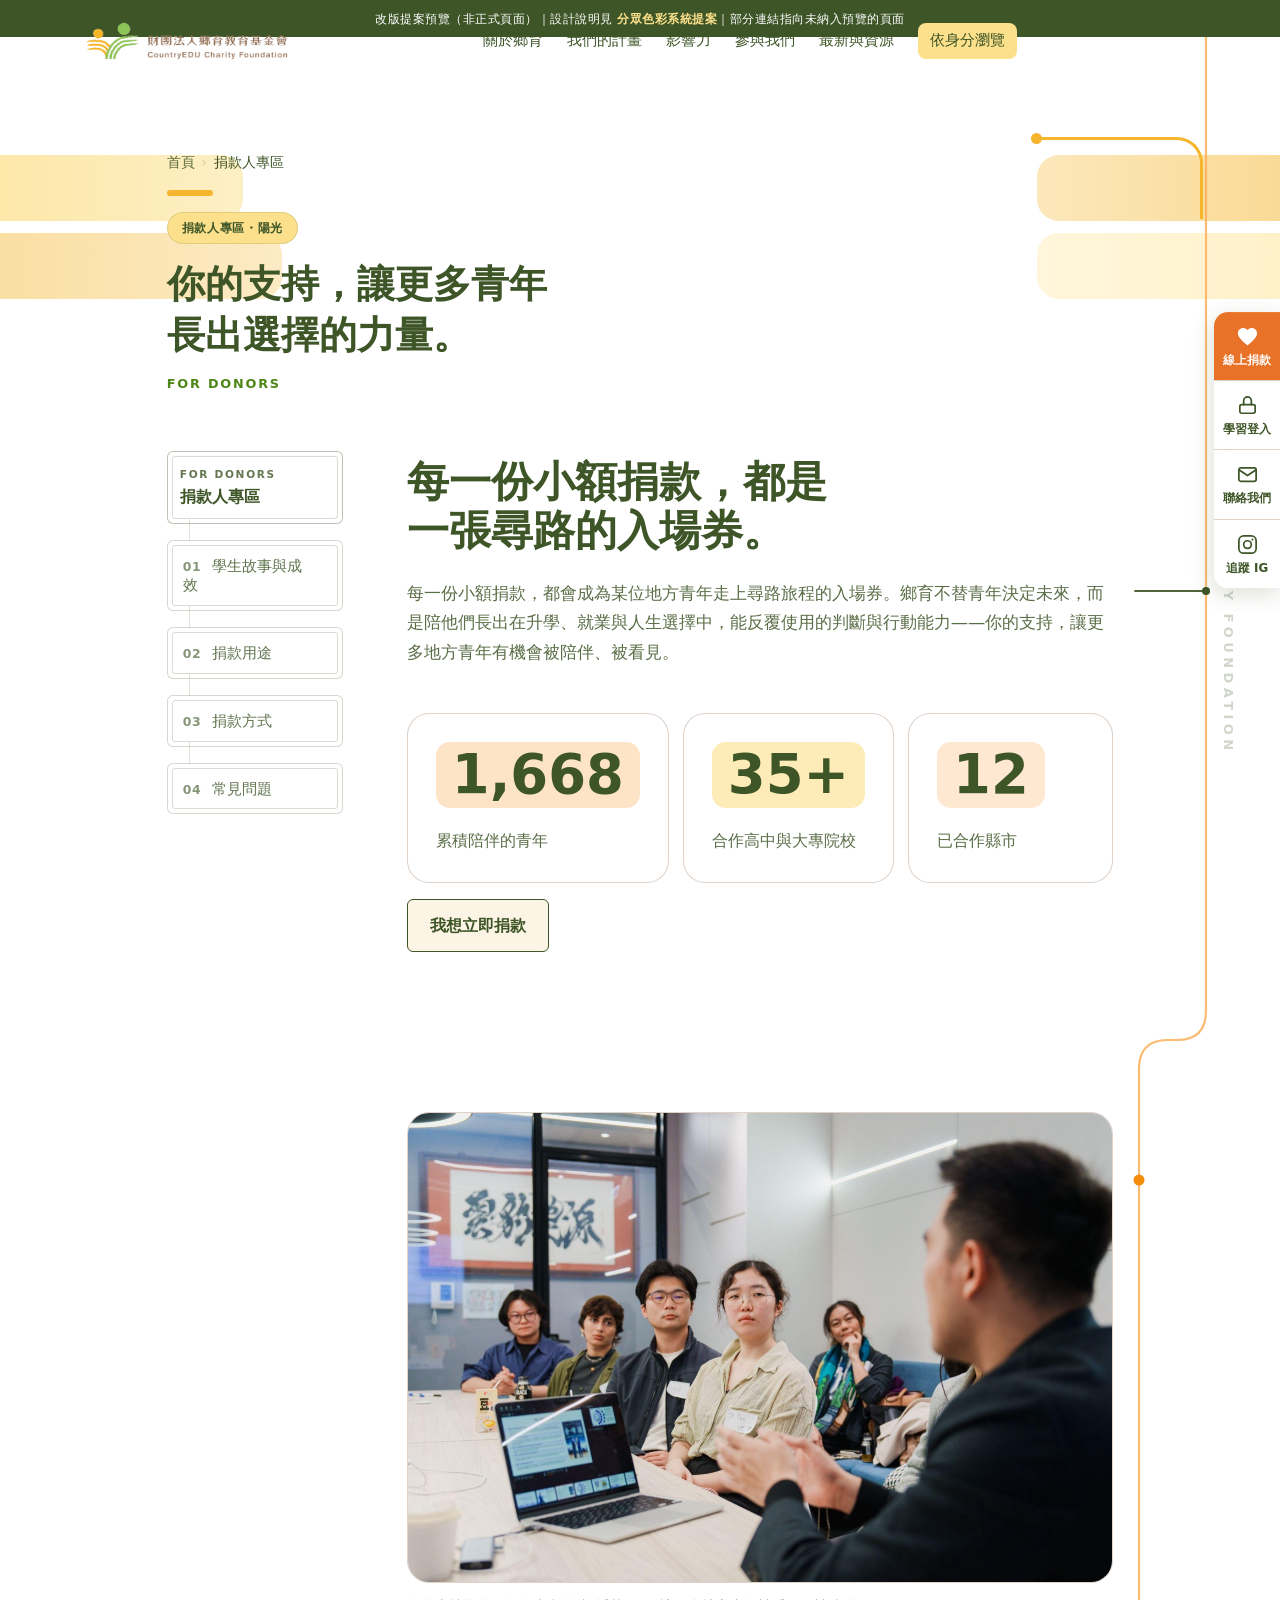
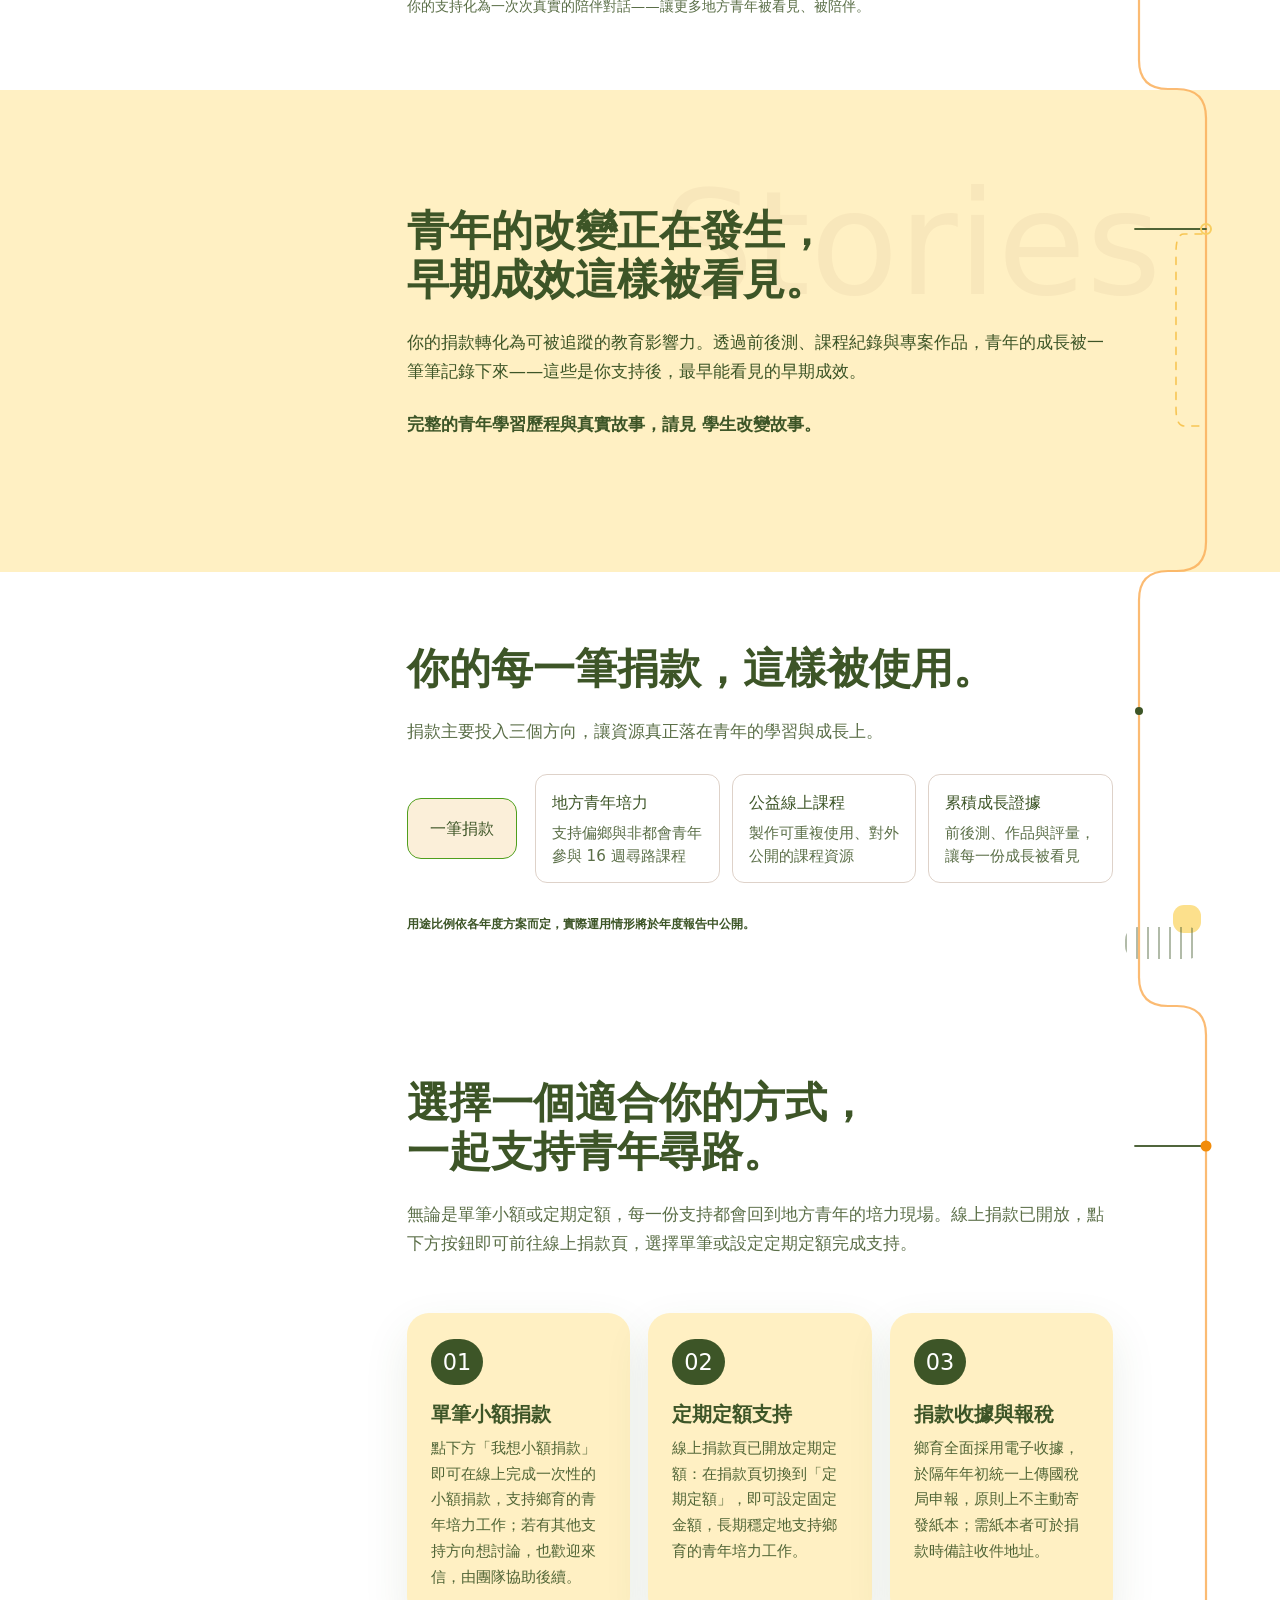
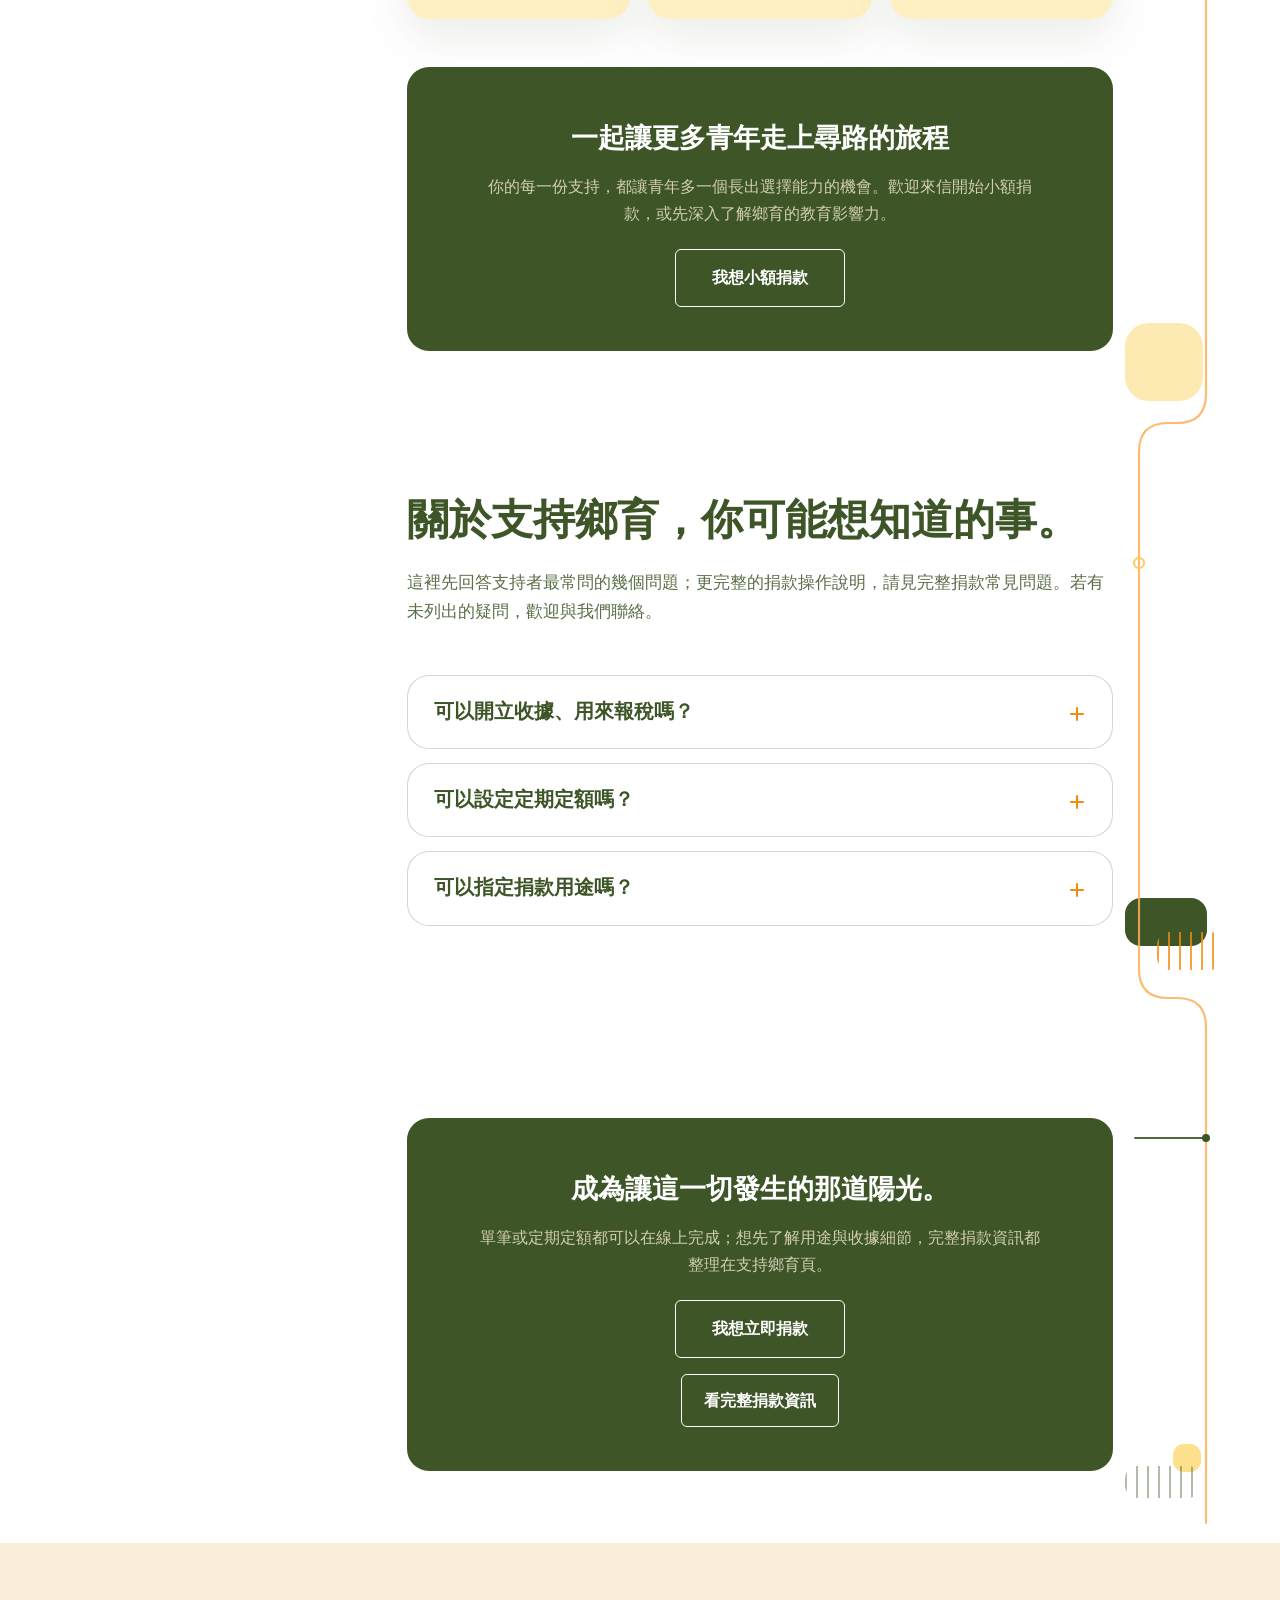
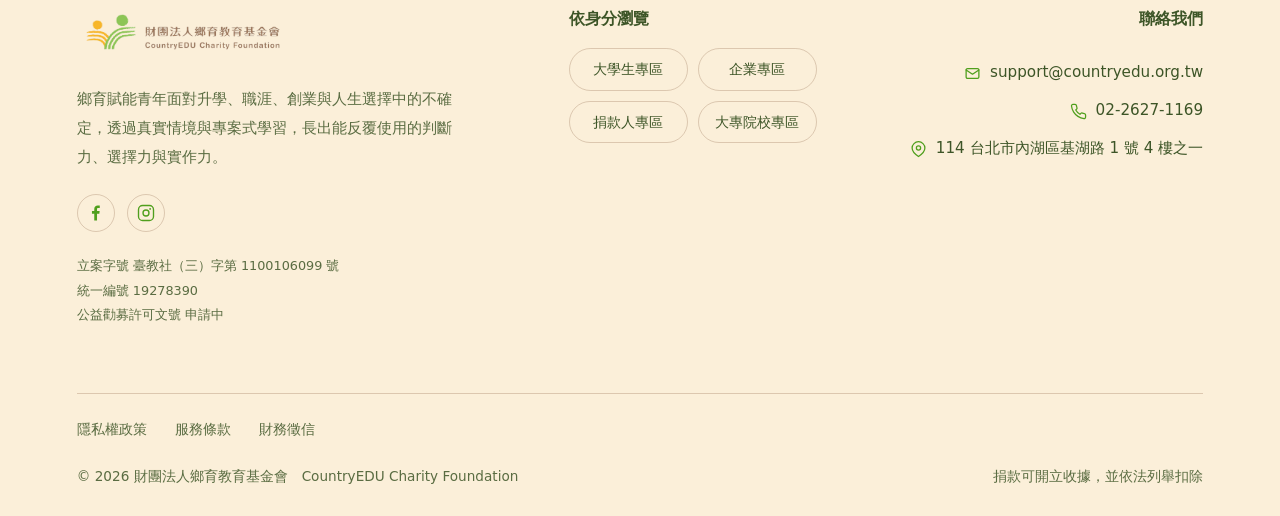
==== commit 98cf3cca: "Fix stylesheet link broken by link-neutralization (styles.css?v=26)" ====
--- a/preview/for-donors.html
+++ b/preview/for-donors.html
@@ -48,11 +48,11 @@
       ]
     }
     </script>
-    <link rel="stylesheet" href="#" data-preview-href="styles.css?v=26" />
+    <link rel="stylesheet" href="styles.css?v=26" />
     <link rel="stylesheet" href="audience-theme.css" />
   </head>
   <body class="rspine aud-donor" style="--spine-c: #fbb05b;">
-    <div class="preview-note">改版提案預覽（非正式頁面）｜設計說明見 <a href="#" data-preview-href="../proposal-color-system.html">分眾色彩系統提案</a>｜部分連結指向未納入預覽的頁面</div>
+    <div class="preview-note">改版提案預覽（非正式頁面）｜設計說明見 <a href="../proposal-color-system.html">分眾色彩系統提案</a>｜部分連結指向未納入預覽的頁面</div>
     <div class="site-shell">
       <header class="site-header" data-header>
         <a class="brand-lockup" href="#" data-preview-href="index.html" aria-label="回到首頁">
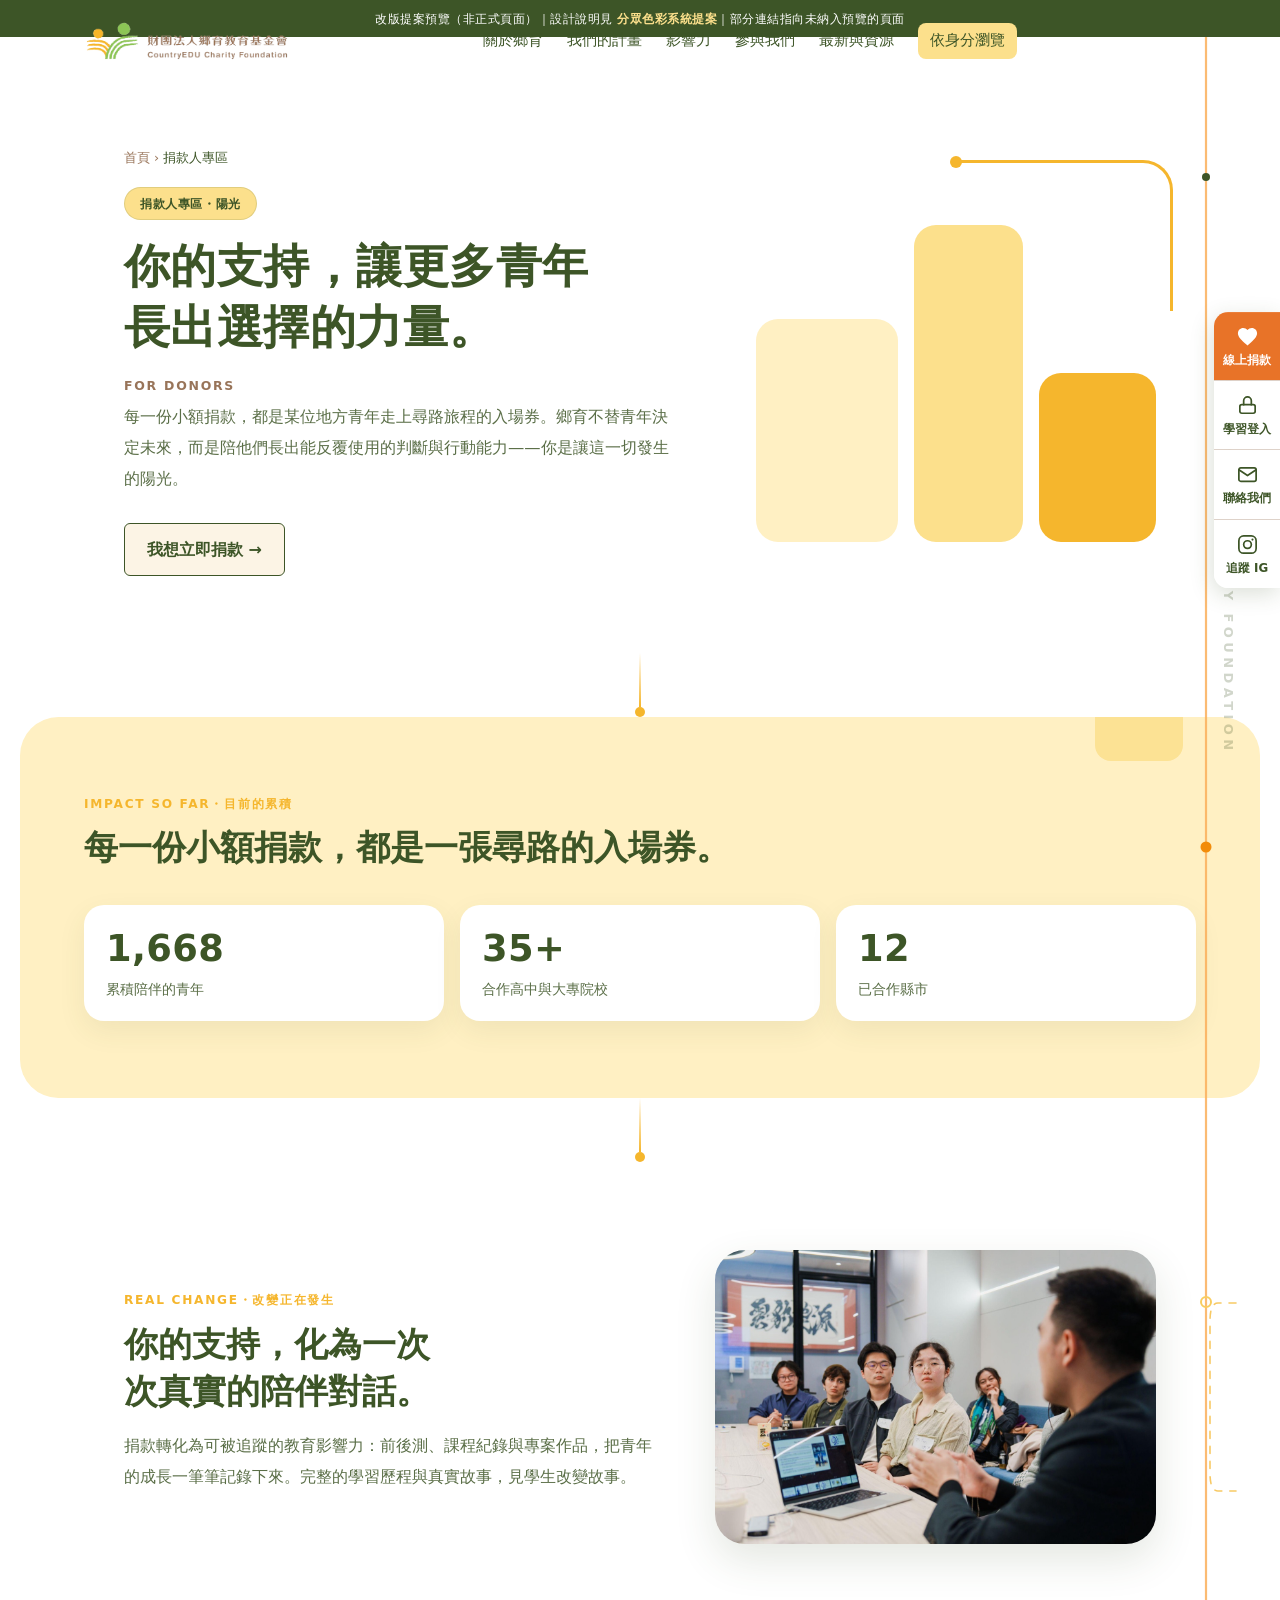
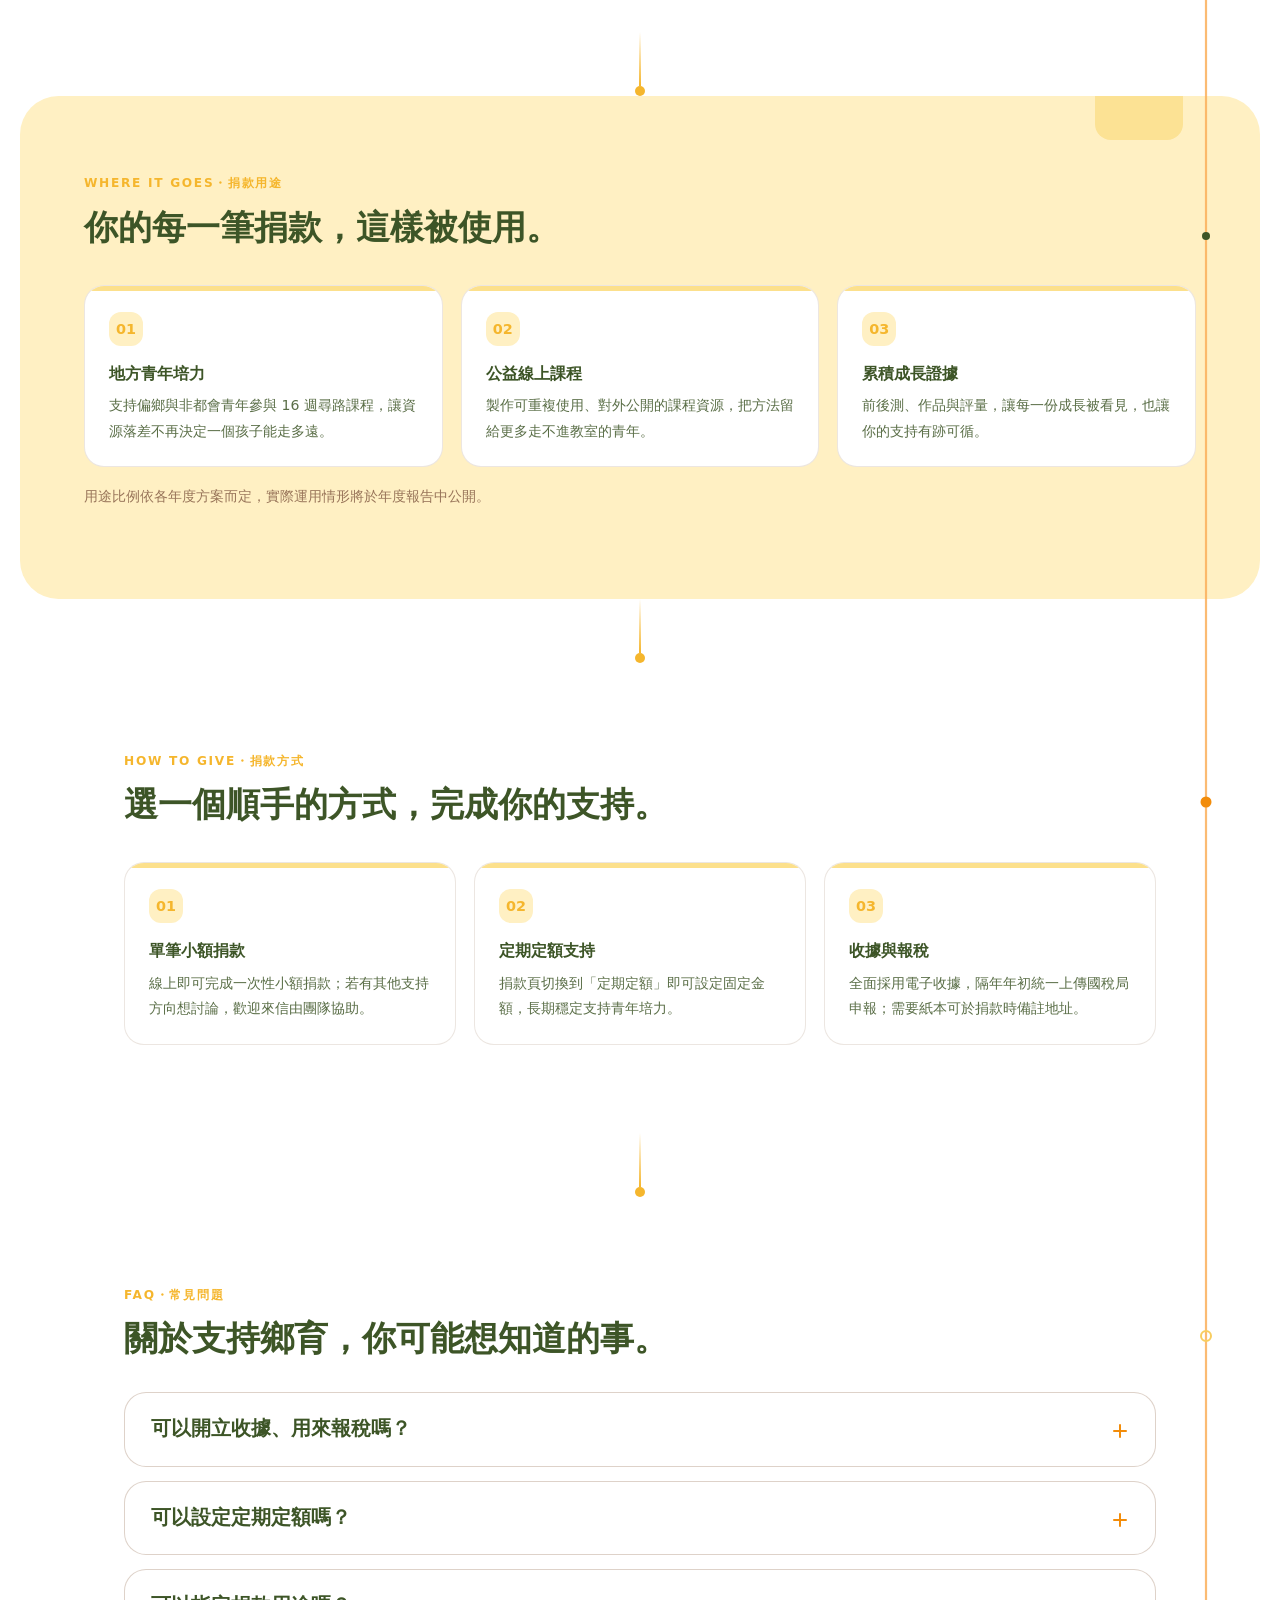
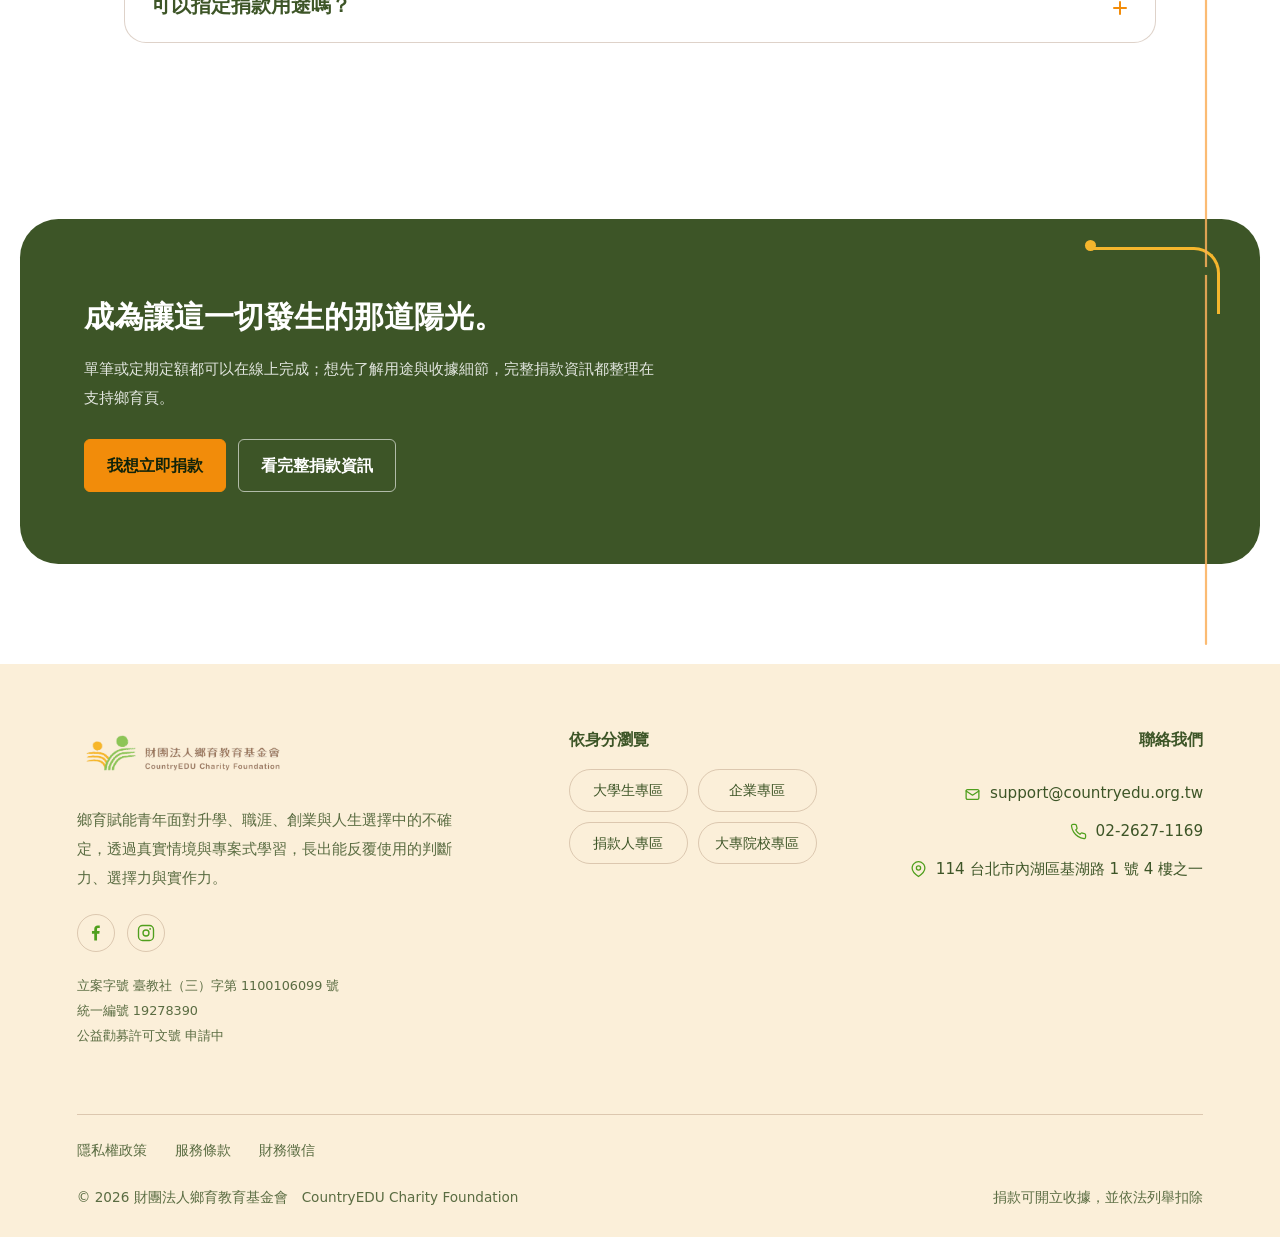
==== commit 904add51: "Rebuild 6 pages with scene-based frame (reframe.css)" ====
--- a/preview/for-donors.html
+++ b/preview/for-donors.html
@@ -50,6 +50,7 @@
     </script>
     <link rel="stylesheet" href="styles.css?v=26" />
     <link rel="stylesheet" href="audience-theme.css" />
+    <link rel="stylesheet" href="reframe.css" />
   </head>
   <body class="rspine aud-donor" style="--spine-c: #fbb05b;">
     <div class="preview-note">改版提案預覽（非正式頁面）｜設計說明見 <a href="../proposal-color-system.html">分眾色彩系統提案</a>｜部分連結指向未納入預覽的頁面</div>
@@ -190,229 +191,25 @@
         </div>
       </nav>
 
-      <main id="top">
-        <!-- 貫穿脊線：base=背景層(壓內容之後)、over=色片覆蓋層(sheet 段重描,主線任何情況都看得到)。內容由 script.js rspine 產生器繪製 -->
-        <div class="rroute" aria-hidden="true"></div>
-        <div class="rroute-over" aria-hidden="true"></div>
-
-        <header class="page-header phk phk-aud-donor" aria-labelledby="ph-h1">
-          <div class="phk-inner">
-            <div class="phk-decor" aria-hidden="true">
-              <span class="phk-b phk-b1"></span>
-              <span class="phk-b phk-b2"></span>
-              <span class="phk-b phk-b3"></span>
-              <span class="phk-b phk-b4"></span>
-              <span class="phk-gold"></span>
-            </div>
-            <div class="phk-copy">
-              <nav class="page-crumb" aria-label="麵包屑導覽"><a href="#" data-preview-href="index.html">首頁</a><span>›</span><span class="page-crumb-current" aria-current="page">捐款人專區</span></nav>
-              <span class="phk-bar" aria-hidden="true"></span>
-              <span class="phk-pill">捐款人專區・陽光</span>
-              <h1 id="ph-h1" class="phk-vp">你的支持，讓更多青年<br />長出選擇的力量。</h1>
-              <p class="page-header-en">For Donors</p>
-            </div>
-          </div>
-        </header>
-        <div class="story-layout">
-          <nav class="exit-nav" aria-label="本頁章節導覽">
-            <div class="exit-rail">
-              <a class="exit-sign exit-sign--main" href="#donor-intro-title" data-exit-target="donor-intro-title">
-                <span class="exit-eyebrow">FOR DONORS</span>
-                <span class="exit-name">捐款人專區</span>
-              </a>
-              <a class="exit-sign" href="#donor-change-title" data-exit-target="donor-change-title">
-                <span class="exit-tag">STOP 01</span>
-                <span class="exit-name">學生故事與成效</span>
-                <span class="exit-arrow" aria-hidden="true"><svg viewBox="0 0 16 16" fill="none" stroke="currentColor" stroke-width="1.4" stroke-linecap="round" stroke-linejoin="round"><path d="M2.5 8h9"/><path d="M8 4.5 11.5 8 8 11.5"/></svg></span>
-              </a>
-              <a class="exit-sign" href="#usage-title" data-exit-target="usage-title">
-                <span class="exit-tag">STOP 02</span>
-                <span class="exit-name">捐款用途</span>
-                <span class="exit-arrow" aria-hidden="true"><svg viewBox="0 0 16 16" fill="none" stroke="currentColor" stroke-width="1.4" stroke-linecap="round" stroke-linejoin="round"><path d="M2.5 8h9"/><path d="M8 4.5 11.5 8 8 11.5"/></svg></span>
-              </a>
-              <a class="exit-sign" href="#donor-how-title" data-exit-target="donor-how-title">
-                <span class="exit-tag">STOP 03</span>
-                <span class="exit-name">捐款方式</span>
-                <span class="exit-arrow" aria-hidden="true"><svg viewBox="0 0 16 16" fill="none" stroke="currentColor" stroke-width="1.4" stroke-linecap="round" stroke-linejoin="round"><path d="M2.5 8h9"/><path d="M8 4.5 11.5 8 8 11.5"/></svg></span>
-              </a>
-              <a class="exit-sign" href="#donor-faq-title" data-exit-target="donor-faq-title">
-                <span class="exit-tag">STOP 04</span>
-                <span class="exit-name">常見問題</span>
-                <span class="exit-arrow" aria-hidden="true"><svg viewBox="0 0 16 16" fill="none" stroke="currentColor" stroke-width="1.4" stroke-linecap="round" stroke-linejoin="round"><path d="M2.5 8h9"/><path d="M8 4.5 11.5 8 8 11.5"/></svg></span>
-              </a>
-            </div>
-          </nav>
-          <div class="story-flow">
-        <section class="problem-section section-pad" aria-labelledby="donor-intro-title">
-          <div class="section-grid">
-            <div class="section-kicker">
-              <span>01</span>
-              <p>給支持者</p>
-            </div>
-            <div>
-              <h2 id="donor-intro-title">每一份小額捐款，都是一張尋路的入場券。</h2>
-              <p class="lead">
-                每一份小額捐款，都會成為某位地方青年走上尋路旅程的入場券。鄉育不替青年決定未來，而是陪他們長出在升學、就業與人生選擇中，能反覆使用的判斷與行動能力——你的支持，讓更多地方青年有機會被陪伴、被看見。
-              </p>
-              <div class="signal-row signal-row--hl" aria-label="鄉育服務概況">
-                <div>
-                  <strong>1,668</strong>
-                  <span>累積陪伴的青年</span>
-                </div>
-                <div>
-                  <strong>35+</strong>
-                  <span>合作高中與大專院校</span>
-                </div>
-                <div>
-                  <strong>12</strong>
-                  <span>已合作縣市</span>
-                </div>
-              </div>
-              <p><a class="button-primary" href="https://countryedu.oen.tw/" target="_blank" rel="noopener">我想立即捐款</a></p>
-            </div>
-          </div>
-        </section>
-
-        <!-- 情境照片移出色塊：色塊不橫跨到照片區（業主 2026-06-30） -->
-        <section class="section-pad" aria-label="情境照片">
-          <div class="figure-solo">
-            <figure class="content-figure">
-              <img src="mentor-dialogue.jpg" alt="鄉育導師與青年圍坐座談，專注聆聽彼此" loading="lazy" width="1280" height="853" />
-              <figcaption>你的支持化為一次次真實的陪伴對話——讓更多地方青年被看見、被陪伴。</figcaption>
-            </figure>
-          </div>
-        </section>
-
-        <section class="about-section section-pad sheet sheet--butter" aria-labelledby="donor-change-title">
-          <div class="large-watermark" aria-hidden="true">Stories</div>
-          <div class="section-grid">
-            <div class="section-kicker">
-              <span>02</span>
-              <p>學生故事與早期成效</p>
-            </div>
-            <div class="about-copy">
-              <h2 id="donor-change-title">青年的改變正在發生，早期成效這樣被看見。</h2>
-              <p>
-                你的捐款轉化為可被追蹤的教育影響力。透過前後測、課程紀錄與專案作品，青年的成長被一筆筆記錄下來——這些是你支持後，最早能看見的早期成效。
-              </p>
-              <p class="node-label">完整的青年學習歷程與真實故事，請見 <a href="#" data-preview-href="outcomes.html">學生改變故事</a>。</p>
-            </div>
-          </div>
-        </section>
-
-        <section class="about-section section-pad" aria-labelledby="usage-title">
-          <div class="section-grid">
-            <div class="section-kicker">
-              <span>03</span>
-              <p>捐款用途</p>
-            </div>
-            <div>
-              <h2 id="usage-title">你的每一筆<span class="nw">捐款</span>，這樣被使用。</h2>
-              <p class="lead">捐款主要投入三個方向，讓資源真正落在青年的學習與成長上。</p>
-              <div class="usage-diagram" role="img" aria-label="捐款用途簡圖：一筆捐款投入 地方青年培力、公益線上課程、累積成長證據 三個用途">
-                <div class="usage-source">一筆捐款</div>
-                <ul class="usage-uses">
-                  <li><strong>地方青年培力</strong><span>支持偏鄉與非都會青年參與 16 週尋路課程</span></li>
-                  <li><strong>公益線上課程</strong><span>製作可重複使用、對外公開的課程資源</span></li>
-                  <li><strong>累積成長證據</strong><span>前後測、作品與評量，讓每一份成長被看見</span></li>
-                </ul>
-              </div>
-              <p class="node-label">用途比例依各年度方案而定，實際運用情形將於年度報告中公開。</p>
-            </div>
-          </div>
-        </section>
-
-        <section class="program-section section-pad" aria-labelledby="donor-how-title">
-          <div class="section-grid">
-            <div class="section-kicker">
-              <span>04</span>
-              <p>捐款方式</p>
-            </div>
-            <div>
-              <h2 id="donor-how-title">選擇一個適合你的<span class="nw">方式</span>，一起支持<span class="nw">青年</span>尋路。</h2>
-              <p class="lead">
-                無論是單筆小額或定期定額，每一份支持都會回到地方青年的培力現場。線上捐款已開放，點下方按鈕即可前往線上捐款頁，選擇單筆或設定定期定額完成支持。
-              </p>
-              <div class="mission-list mission-list--badge badge--forest-sun">
-                <article>
-                  <span>01</span>
-                  <h3>單筆小額捐款</h3>
-                  <p>點下方「我想小額捐款」即可在線上完成一次性的小額捐款，支持鄉育的青年培力工作；若有其他支持方向想討論，也歡迎來信，由團隊協助後續。</p>
-                </article>
-                <article>
-                  <span>02</span>
-                  <h3>定期定額支持</h3>
-                  <p>線上捐款頁已開放定期定額：在捐款頁切換到「定期定額」，即可設定固定金額，長期穩定地支持鄉育的青年培力工作。</p>
-                </article>
-                <article>
-                  <span>03</span>
-                  <h3>捐款收據與報稅</h3>
-                  <p>鄉育全面採用電子收據，於隔年年初統一上傳國稅局申報，原則上不主動寄發紙本；需紙本者可於捐款時備註收件地址。</p>
-                </article>
-              </div>
-              <div class="cta-band">
-                <div>
-                  <h3>一起讓更多青年走上尋路的旅程</h3>
-                  <p>你的每一份支持，都讓青年多一個長出選擇能力的機會。歡迎來信開始小額捐款，或先深入了解鄉育的教育影響力。</p>
-                </div>
-                <div class="cta-band-actions">
-                  <a class="button-primary" href="https://countryedu.oen.tw/" target="_blank" rel="noopener">我想小額捐款</a>
-                </div>
-              </div>
-            </div>
-          </div>
-        </section>
-
-        <section class="problem-section section-pad" id="donor-faq" aria-labelledby="donor-faq-title">
-          <div class="section-grid">
-            <div class="section-kicker">
-              <span>05</span>
-              <p>常見問題</p>
-            </div>
-            <div>
-              <h2 id="donor-faq-title">關於支持<span class="nw">鄉育</span>，你可能想知道的事。</h2>
-              <p class="lead">這裡先回答支持者最常問的幾個問題；更完整的捐款操作說明，請見<a href="#" data-preview-href="give.html#faq-title">完整捐款常見問題</a>。若有未列出的疑問，歡迎<a href="#" data-preview-href="contact.html">與我們聯絡</a>。</p>
-            </div>
-          </div>
-          <div class="faq-list">
-            <details class="faq-item">
-              <summary>
-                <span>可以開立收據、用來報稅嗎？</span>
-                <span class="faq-mark" aria-hidden="true"></span>
-              </summary>
-              <p class="faq-answer">可以。鄉育可依法開立捐款收據、供綜合所得稅列舉扣除。為響應環保，鄉育全面採用電子收據，於隔年年初統一上傳國稅局申報，原則上不主動寄發紙本；若需紙本收據，請於捐款時備註收件地址。</p>
-            </details>
-            <details class="faq-item">
-              <summary>
-                <span>可以設定定期定額嗎？</span>
-                <span class="faq-mark" aria-hidden="true"></span>
-              </summary>
-              <p class="faq-answer">可以。鄉育的線上捐款頁同時提供單筆與定期定額——點下方按鈕前往後，切換到「定期定額」即可設定固定金額，長期穩定地支持青年尋路。</p>
-            </details>
-            <details class="faq-item">
-              <summary>
-                <span>可以指定捐款用途嗎？</span>
-                <span class="faq-mark" aria-hidden="true"></span>
-              </summary>
-              <p class="faq-answer">小額捐款主要會投入基金會整體的青年培力工作，由我們依當下需求做最合適的運用，讓每一份心意都用在刀口上。若你有特定的支持方向想討論，歡迎<a href="#" data-preview-href="contact.html">來信與我們聊聊</a>，由團隊協助後續安排。</p>
-            </details>
-          </div>
-        </section>
-        <section class="path-section section-pad" aria-labelledby="donor-cta-title" data-exit-clear>
-          <div class="cta-band">
-            <div>
-              <h3 id="donor-cta-title">成為讓這一切發生的那道陽光。</h3>
-              <p>單筆或定期定額都可以在線上完成；想先了解用途與收據細節，完整捐款資訊都整理在支持鄉育頁。</p>
-            </div>
-            <div class="cta-band-actions">
-              <a class="button-primary" href="https://countryedu.oen.tw/" target="_blank" rel="noopener">我想立即捐款</a>
-              <a class="button-secondary" href="#" data-preview-href="give.html">看完整捐款資訊</a>
-            </div>
-          </div>
-        </section>
-          </div>
-        </div>
-      </main>
+      <main id="top" class="rf"><section class="rf-hero">
+  <div class="rf-wrap">
+    <div>
+      <nav class="rf-crumb" aria-label="麵包屑導覽"><a href="#" data-preview-href="index.html">首頁</a> › <b>捐款人專區</b></nav>
+      <span class="rf-pill">捐款人專區・陽光</span>
+      <h1>你的支持，讓更多青年<br />長出選擇的力量。</h1>
+      <p class="rf-hero-en">For Donors</p>
+      <p class="rf-lead">每一份小額捐款，都是某位地方青年走上尋路旅程的入場券。鄉育不替青年決定未來，而是陪他們長出能反覆使用的判斷與行動能力——你是讓這一切發生的陽光。</p>
+      <div class="rf-hero-actions"><a class="button-primary" href="https://countryedu.oen.tw/">我想立即捐款 →</a></div>
+    </div>
+    <div class="rf-blocks" aria-hidden="true"><span class="b1"></span><span class="b2"></span><span class="b3"></span><span class="gold"></span></div>
+  </div>
+</section><div class="rf-joint" aria-hidden="true"></div><section class="rf-scene rf-scene--panel"><div class="rf-panel"><p class="rf-eyebrow">Impact So Far・目前的累積</p><h2>每一份小額捐款，都是一張尋路的入場券。</h2><div class="rf-stats"><div class="rf-stat"><strong>1,668</strong><span>累積陪伴的青年</span></div><div class="rf-stat"><strong>35+</strong><span>合作高中與大專院校</span></div><div class="rf-stat"><strong>12</strong><span>已合作縣市</span></div></div></div></section><div class="rf-joint" aria-hidden="true"></div><section class="rf-scene"><div class="rf-wrap"><div class="rf-media"><div><p class="rf-eyebrow">Real Change・改變正在發生</p><h2>你的支持，化為一次次真實的陪伴對話。</h2><p class="rf-lead">捐款轉化為可被追蹤的教育影響力：前後測、課程紀錄與專案作品，把青年的成長一筆筆記錄下來。完整的學習歷程與真實故事，見<a href="#" data-preview-href="outcomes.html">學生改變故事</a>。</p></div><figure><img src="mentor-dialogue.jpg" alt="鄉育導師與青年圍坐座談，專注聆聽彼此" loading="lazy" width="1280" height="853" /></figure></div></div></section><div class="rf-joint" aria-hidden="true"></div><section class="rf-scene rf-scene--panel"><div class="rf-panel"><p class="rf-eyebrow">Where It Goes・捐款用途</p><h2>你的每一筆捐款，這樣被使用。</h2><div class="rf-cards"><article class="rf-card"><span class="rf-card-n">01</span><h3>地方青年培力</h3><p>支持偏鄉與非都會青年參與 16 週尋路課程，讓資源落差不再決定一個孩子能走多遠。</p></article><article class="rf-card"><span class="rf-card-n">02</span><h3>公益線上課程</h3><p>製作可重複使用、對外公開的課程資源，把方法留給更多走不進教室的青年。</p></article><article class="rf-card"><span class="rf-card-n">03</span><h3>累積成長證據</h3><p>前後測、作品與評量，讓每一份成長被看見，也讓你的支持有跡可循。</p></article></div><p class="rf-note">用途比例依各年度方案而定，實際運用情形將於年度報告中公開。</p></div></section><div class="rf-joint" aria-hidden="true"></div><section class="rf-scene"><div class="rf-wrap"><p class="rf-eyebrow">How To Give・捐款方式</p><h2>選一個順手的方式，完成你的支持。</h2><div class="rf-cards"><article class="rf-card"><span class="rf-card-n">01</span><h3>單筆小額捐款</h3><p>線上即可完成一次性小額捐款；若有其他支持方向想討論，歡迎來信由團隊協助。</p></article><article class="rf-card"><span class="rf-card-n">02</span><h3>定期定額支持</h3><p>捐款頁切換到「定期定額」即可設定固定金額，長期穩定支持青年培力。</p></article><article class="rf-card"><span class="rf-card-n">03</span><h3>收據與報稅</h3><p>全面採用電子收據，隔年年初統一上傳國稅局申報；需要紙本可於捐款時備註地址。</p></article></div></div></section><div class="rf-joint" aria-hidden="true"></div><section class="rf-scene"><div class="rf-wrap"><p class="rf-eyebrow">FAQ・常見問題</p><h2>關於支持鄉育，你可能想知道的事。</h2><div class="faq-list"><details class="faq-item"><summary><span>可以開立收據、用來報稅嗎？</span><span class="faq-mark" aria-hidden="true"></span></summary><p class="faq-answer">可以。鄉育可依法開立捐款收據、供綜合所得稅列舉扣除。為響應環保，鄉育全面採用電子收據，於隔年年初統一上傳國稅局申報；若需紙本收據，請於捐款時備註收件地址。</p></details><details class="faq-item"><summary><span>可以設定定期定額嗎？</span><span class="faq-mark" aria-hidden="true"></span></summary><p class="faq-answer">可以。線上捐款頁同時提供單筆與定期定額——切換到「定期定額」即可設定固定金額，長期穩定地支持青年尋路。</p></details><details class="faq-item"><summary><span>可以指定捐款用途嗎？</span><span class="faq-mark" aria-hidden="true"></span></summary><p class="faq-answer">小額捐款主要投入基金會整體的青年培力工作，由我們依當下需求做最合適的運用。若有特定支持方向想討論，歡迎來信與我們聊聊。</p></details></div></div></section><section class="rf-cta">
+  <div class="rf-panel-cta">
+    <h2>成為讓這一切發生的那道陽光。</h2>
+    <p>單筆或定期定額都可以在線上完成；想先了解用途與收據細節，完整捐款資訊都整理在支持鄉育頁。</p>
+    <div class="rf-hero-actions"><a class="button-primary" href="https://countryedu.oen.tw/">我想立即捐款</a><a class="button-secondary" href="#" data-preview-href="give.html">看完整捐款資訊</a></div>
+  </div>
+</section></main>
 
       <footer class="site-footer" id="contact">
         <div class="footer-main">
--- a/preview/reframe.css
+++ b/preview/reframe.css
@@ -0,0 +1,192 @@
+/* ============================================================
+   reframe.css — 子頁全新場景式框架（2026-07-14 重刻）
+   設計方向：首頁語言延伸——大圓角色塊、金線轉角、路徑圓點，
+   場景（scene）取代等距區段堆疊。
+   依賴：styles.css 的 token／button／faq（瑞士刀式借用），
+        audience-theme.css 的 body.aud-* 分眾 token。
+   舊子頁框架 class（page-header/story-layout/section-grid/sheet）
+   在新 main 內一律不使用。
+   ============================================================ */
+
+/* ---- 中性頁 token（全光譜頁：impact、mission-vision） ---- */
+body.aud-neutral { --aud: var(--brand-green); --aud-strong: var(--leaf-700); --aud-soft: var(--honey); }
+
+/* ---- 版心 ---- */
+.rf { display: block; overflow: clip; }
+.rf * { box-sizing: border-box; }
+.rf-wrap { width: min(1160px, 100%); margin: 0 auto; padding-inline: clamp(24px, 5vw, 64px); }
+
+/* ============================================================
+   HERO 場景：文案左、色塊群右、金線轉角（＝首頁 rhero 的子頁變體）
+   ============================================================ */
+.rf-hero { position: relative; padding: clamp(56px, 9vw, 110px) 0 clamp(44px, 6vw, 80px); }
+.rf-hero .rf-wrap { position: relative; display: grid; grid-template-columns: minmax(0, 1.15fr) minmax(0, 0.85fr); gap: clamp(24px, 4vw, 72px); align-items: center; }
+.rf-crumb { font-size: 0.8rem; color: var(--earth); margin: 0 0 18px; }
+.rf-crumb a { color: var(--earth); text-decoration: none; }
+.rf-crumb a:hover { color: var(--ink); }
+.rf-crumb b { font-weight: 400; color: var(--ink); }
+.rf-pill { display: inline-block; margin: 0 0 16px; padding: 5px 15px; border-radius: 999px; font-size: 0.78rem; font-weight: 700; letter-spacing: 0.05em; color: var(--deep); background: var(--aud); border: 1px solid rgba(61, 85, 39, 0.14); }
+body.aud-school .rf-pill { color: #fff; }
+.rf-hero h1 { margin: 0 0 18px; font-size: clamp(1.9rem, 4vw, 2.9rem); line-height: 1.3; color: var(--deep); letter-spacing: 0.01em; }
+.rf-hero .rf-lead { margin: 0 0 28px; max-width: 34em; font-size: 1.02rem; line-height: 1.9; color: var(--muted); }
+.rf-hero-en { margin: 0 0 6px; font-size: 0.78rem; font-weight: 700; letter-spacing: 0.14em; text-transform: uppercase; color: var(--earth); }
+.rf-hero-actions { display: flex; flex-wrap: wrap; gap: 12px; }
+
+/* 色塊群：三塊大圓角矩形，高低錯落＋金線轉角＋金圓點 */
+.rf-blocks { position: relative; height: clamp(240px, 30vw, 360px); }
+.rf-blocks span { position: absolute; border-radius: var(--card-radius); }
+.rf-blocks .b1 { left: 4%;  bottom: 0;   width: 34%; height: 62%; }
+.rf-blocks .b2 { left: 42%; bottom: 0;   width: 26%; height: 88%; }
+.rf-blocks .b3 { left: 72%; bottom: 0;   width: 28%; height: 47%; }
+.rf-blocks .gold { position: absolute; right: -4%; top: -6%; width: 52%; height: 42%; border: 0; border-top: 3px solid var(--wheat); border-right: 3px solid var(--wheat); border-top-right-radius: 30px; border-radius: 0; border-top-right-radius: 30px; }
+.rf-blocks .gold::before { content: ""; position: absolute; left: -6px; top: -7px; width: 12px; height: 12px; border-radius: 50%; background: var(--wheat); }
+
+/* 分眾色塊配色（單色系家族） */
+body.aud-student  .rf-blocks .b1 { background: var(--butter); }
+body.aud-student  .rf-blocks .b2 { background: var(--leaf); }
+body.aud-student  .rf-blocks .b3 { background: var(--brand-green); }
+body.aud-school   .rf-blocks .b1 { background: var(--leaf); }
+body.aud-school   .rf-blocks .b2 { background: var(--deep); }
+body.aud-school   .rf-blocks .b3 { background: var(--leaf-700); }
+body.aud-company  .rf-blocks .b1 { background: var(--apricot); }
+body.aud-company  .rf-blocks .b2 { background: var(--path); }
+body.aud-company  .rf-blocks .b3 { background: var(--sunset); }
+body.aud-donor    .rf-blocks .b1 { background: var(--butter); }
+body.aud-donor    .rf-blocks .b2 { background: var(--sun); }
+body.aud-donor    .rf-blocks .b3 { background: var(--wheat); }
+/* 中性頁＝全光譜四塊 */
+body.aud-neutral .rf-blocks .b1 { background: var(--leaf); }
+body.aud-neutral .rf-blocks .b2 { background: var(--deep); }
+body.aud-neutral .rf-blocks .b3 { background: var(--path); }
+body.aud-neutral .rf-blocks .b4 { left: 20%; bottom: 0; width: 18%; height: 30%; background: var(--sun); }
+
+/* ============================================================
+   場景連接點：場景之間的「路徑」圓點＋短線（尋路隱喻的恆定元素）
+   ============================================================ */
+.rf-joint { display: flex; flex-direction: column; align-items: center; gap: 0; height: 64px; }
+.rf-joint::before { content: ""; width: 2px; flex: 1; background: linear-gradient(180deg, transparent, var(--wheat)); }
+.rf-joint::after { content: ""; width: 10px; height: 10px; border-radius: 50%; background: var(--wheat); }
+
+/* ============================================================
+   SCENE：內容場景。白場景開放式；tint 場景＝大圓角面板
+   ============================================================ */
+.rf-scene { position: relative; padding: clamp(48px, 7vw, 88px) 0; }
+.rf-scene--panel { padding: 0; }
+.rf-scene--panel > .rf-panel {
+  width: min(1240px, calc(100% - 32px)); margin: 0 auto;
+  border-radius: clamp(26px, 3vw, 40px);
+  padding: clamp(44px, 6vw, 80px) clamp(24px, 5vw, 88px);
+  background: var(--aud-soft);
+  position: relative; overflow: hidden;
+}
+/* 面板右上的迷你色塊點綴（呼應 hero 色塊群） */
+.rf-panel::after { content: ""; position: absolute; top: 0; right: clamp(20px, 6vw, 80px); width: clamp(52px, 7vw, 88px); height: clamp(26px, 3.5vw, 44px); border-radius: 0 0 16px 16px; background: var(--aud); opacity: 0.85; }
+body.aud-school .rf-panel::after { background: var(--deep); opacity: 0.9; }
+
+/* 場景標頭 */
+.rf-eyebrow { margin: 0 0 10px; font-size: 0.76rem; font-weight: 700; letter-spacing: 0.14em; text-transform: uppercase; color: var(--aud-strong); }
+.rf-scene h2 { margin: 0 0 16px; font-size: clamp(1.5rem, 2.8vw, 2.1rem); line-height: 1.4; color: var(--deep); max-width: 24em; }
+.rf-scene .rf-lead { margin: 0 0 12px; max-width: 40em; font-size: 0.98rem; line-height: 1.95; color: var(--muted); }
+.rf-note { font-size: 0.85rem; color: var(--earth); margin-top: 18px; }
+.rf-note a { color: var(--leaf-700); }
+
+/* ============================================================
+   元件：數據卡、內容卡、引言卡、媒體帶、案例對
+   ============================================================ */
+/* 數據卡：白卡浮在 tint 面板上／tint 卡浮在白場景上 */
+.rf-stats { display: grid; grid-template-columns: repeat(auto-fit, minmax(190px, 1fr)); gap: 16px; margin-top: 34px; }
+.rf-stat { border-radius: 20px; padding: 24px 22px 20px; background: #fff; box-shadow: 0 10px 28px rgba(61, 85, 39, 0.08); }
+.rf-scene:not(.rf-scene--panel) .rf-stat { background: var(--aud-soft); box-shadow: none; }
+.rf-stat strong { display: block; font-size: clamp(1.7rem, 3vw, 2.3rem); line-height: 1.1; color: var(--aud-strong); margin-bottom: 8px; letter-spacing: 0.01em; }
+body.aud-donor .rf-stat strong { color: var(--deep); }
+.rf-stat span { display: block; font-size: 0.86rem; line-height: 1.7; color: var(--muted); }
+.rf-stat cite { display: block; margin-top: 10px; font-style: normal; font-size: 0.72rem; color: var(--earth); }
+.rf-stat cite b { display: inline-block; margin-right: 6px; padding: 1px 8px; border-radius: 999px; background: rgba(152, 116, 89, 0.14); font-weight: 700; }
+
+/* 內容卡（能力、價值、合作方式…）：頂條＝分眾色 */
+.rf-cards { display: grid; grid-template-columns: repeat(auto-fit, minmax(240px, 1fr)); gap: 18px; margin-top: 34px; }
+.rf-card { position: relative; border-radius: 20px; padding: 26px 24px 22px; background: #fff; border: 1px solid rgba(152, 116, 89, 0.18); overflow: hidden; }
+.rf-card::before { content: ""; position: absolute; inset: 0 auto auto 0; width: 100%; height: 5px; background: var(--aud); }
+body.aud-school .rf-card::before { background: var(--deep); }
+.rf-card .rf-card-n { display: inline-grid; place-items: center; width: 34px; height: 34px; border-radius: 12px; margin-bottom: 14px; background: var(--aud-soft); color: var(--aud-strong); font-weight: 700; font-size: 0.9rem; }
+.rf-card h3 { margin: 0 0 6px; font-size: 1.02rem; color: var(--deep); }
+.rf-card .rf-card-tag { display: inline-block; margin: 0 0 10px; font-size: 0.7rem; font-weight: 700; letter-spacing: 0.08em; text-transform: uppercase; color: var(--earth); }
+.rf-card p { margin: 0; font-size: 0.88rem; line-height: 1.8; color: var(--muted); }
+
+/* 引言卡（見證／授權待補） */
+.rf-quote { margin: 34px 0 0; border-radius: 20px; padding: 30px 30px 24px; background: #fff; border-left: 6px solid var(--aud); box-shadow: 0 10px 28px rgba(61, 85, 39, 0.07); }
+body.aud-school .rf-quote { border-left-color: var(--deep); }
+.rf-quote blockquote { margin: 0 0 12px; font-size: 1rem; line-height: 1.95; color: var(--ink); }
+.rf-quote figcaption { font-size: 0.82rem; color: var(--earth); }
+
+/* 媒體帶：圓角大圖＋說明 */
+.rf-media { display: grid; grid-template-columns: minmax(0, 1.1fr) minmax(0, 0.9fr); gap: clamp(24px, 4vw, 56px); align-items: center; }
+.rf-media.rf-media--rev > figure { order: -1; }
+.rf-media figure { margin: 0; }
+.rf-media img { display: block; width: 100%; height: auto; border-radius: clamp(20px, 2.5vw, 30px); box-shadow: 0 16px 40px rgba(61, 85, 39, 0.14); }
+.rf-media figcaption { margin-top: 12px; font-size: 0.82rem; color: var(--earth); }
+.rf-media .rf-stat-big { font-size: clamp(2.4rem, 5vw, 3.6rem); font-weight: 700; color: var(--aud-strong); line-height: 1; display: block; margin-bottom: 10px; }
+
+/* 案例對（企業 × 大學） */
+.rf-cases { display: grid; grid-template-columns: repeat(auto-fit, minmax(280px, 1fr)); gap: 18px; margin-top: 34px; }
+.rf-case { border-radius: 20px; background: #fff; border: 1px solid rgba(152, 116, 89, 0.18); padding: 26px 24px; }
+.rf-case .rf-case-tag { display: inline-block; margin-bottom: 16px; padding: 3px 12px; border-radius: 999px; font-size: 0.72rem; font-weight: 700; background: var(--aud-soft); color: var(--aud-strong); }
+.rf-case-pair { display: flex; align-items: center; gap: 18px; margin-bottom: 16px; }
+.rf-case-pair img { width: 72px; height: 72px; object-fit: contain; border-radius: 16px; border: 1px solid rgba(152, 116, 89, 0.16); padding: 8px; background: #fff; }
+.rf-case-pair .x { font-weight: 700; color: var(--earth); }
+.rf-case-party { display: flex; flex-direction: column; align-items: center; gap: 6px; font-size: 0.75rem; color: var(--earth); }
+.rf-case-party strong { font-size: 0.95rem; color: var(--deep); }
+.rf-case p { margin: 0; font-size: 0.84rem; color: var(--muted); }
+
+/* ============================================================
+   CTA 場景：深色圓角面板＋金線角（每頁唯一收束）
+   ============================================================ */
+.rf-cta { padding: clamp(48px, 7vw, 88px) 0 clamp(64px, 8vw, 100px); }
+.rf-cta .rf-panel-cta {
+  position: relative; overflow: hidden;
+  width: min(1240px, calc(100% - 32px)); margin: 0 auto;
+  border-radius: clamp(26px, 3vw, 40px);
+  padding: clamp(44px, 6vw, 72px) clamp(24px, 5vw, 88px);
+  background: var(--deep); color: #fff;
+}
+.rf-panel-cta::before { content: ""; position: absolute; right: 40px; top: 28px; width: 130px; height: 64px; border-top: 3px solid var(--wheat); border-right: 3px solid var(--wheat); border-top-right-radius: 26px; }
+.rf-panel-cta::after { content: ""; position: absolute; right: 164px; top: 21px; width: 11px; height: 11px; border-radius: 50%; background: var(--wheat); }
+.rf-panel-cta h2 { margin: 0 0 12px; font-size: clamp(1.4rem, 2.6vw, 1.9rem); color: #fff; max-width: 22em; }
+.rf-panel-cta p { margin: 0 0 26px; max-width: 38em; font-size: 0.95rem; line-height: 1.9; color: rgba(255, 255, 255, 0.85); }
+.rf-panel-cta .rf-hero-actions .button-primary { background: var(--path); border-color: var(--path); color: #10230a; }
+.rf-panel-cta .rf-hero-actions .button-primary:hover, .rf-panel-cta .rf-hero-actions .button-primary:focus-visible { background: var(--wheat); border-color: var(--wheat); color: #10230a; }
+.rf-panel-cta .rf-hero-actions .button-secondary { background: transparent; border-color: rgba(255, 255, 255, 0.6); color: #fff; }
+.rf-panel-cta .rf-hero-actions .button-secondary:hover, .rf-panel-cta .rf-hero-actions .button-secondary:focus-visible { background: rgba(255, 255, 255, 0.12); color: #fff; }
+
+/* ============================================================
+   全光譜分眾導流條（中性頁專用）
+   ============================================================ */
+.rf-router { display: grid; grid-template-columns: repeat(auto-fit, minmax(200px, 1fr)); gap: 14px; margin-top: 34px; }
+.rf-router a { display: block; border-radius: 18px; padding: 18px 20px; text-decoration: none; color: var(--deep); font-weight: 700; font-size: 0.92rem; transition: translate 160ms ease, box-shadow 160ms ease; }
+.rf-router a small { display: block; margin-top: 4px; font-weight: 400; font-size: 0.76rem; opacity: 0.8; }
+.rf-router a:hover { translate: 0 -3px; box-shadow: 0 12px 26px rgba(61, 85, 39, 0.16); }
+.rf-router .r-student { background: var(--leaf); }
+.rf-router .r-school { background: var(--deep); color: #fff; }
+.rf-router .r-school small { color: rgba(255, 255, 255, 0.8); }
+.rf-router .r-company { background: var(--path); }
+.rf-router .r-donor { background: var(--sun); }
+
+/* ============================================================
+   FAQ 補充（faq-list 樣式借自 styles.css，只校正場景內距）
+   ============================================================ */
+.rf-scene .faq-list { margin-top: 30px; }
+
+/* ============================================================
+   RWD
+   ============================================================ */
+@media (max-width: 920px) {
+  .rf-hero .rf-wrap { grid-template-columns: 1fr; }
+  .rf-blocks { height: 160px; order: -1; }
+  .rf-media, .rf-media.rf-media--rev { grid-template-columns: 1fr; }
+  .rf-media.rf-media--rev > figure { order: 0; }
+  .rf-joint { height: 44px; }
+}
+@media (max-width: 560px) {
+  .rf-scene--panel > .rf-panel { width: calc(100% - 20px); }
+  .rf-hero-actions { flex-direction: column; align-items: stretch; }
+}
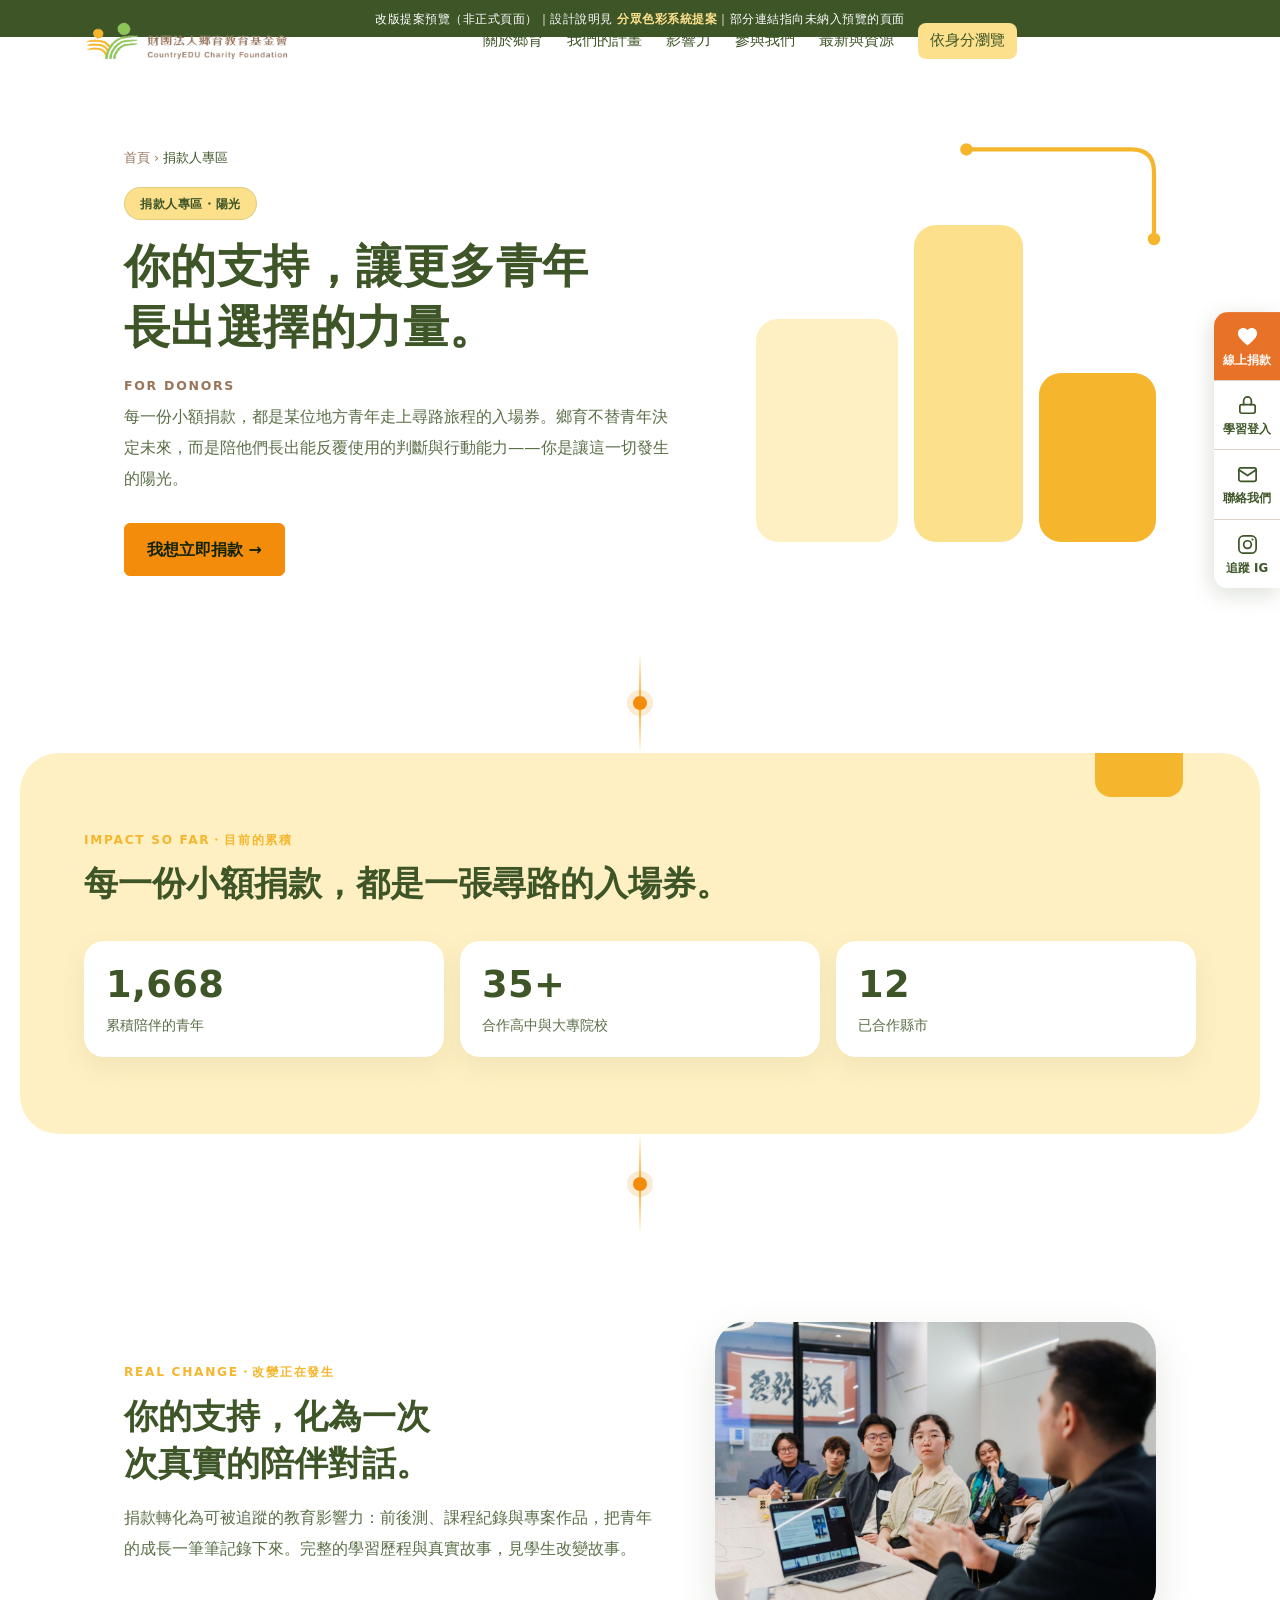
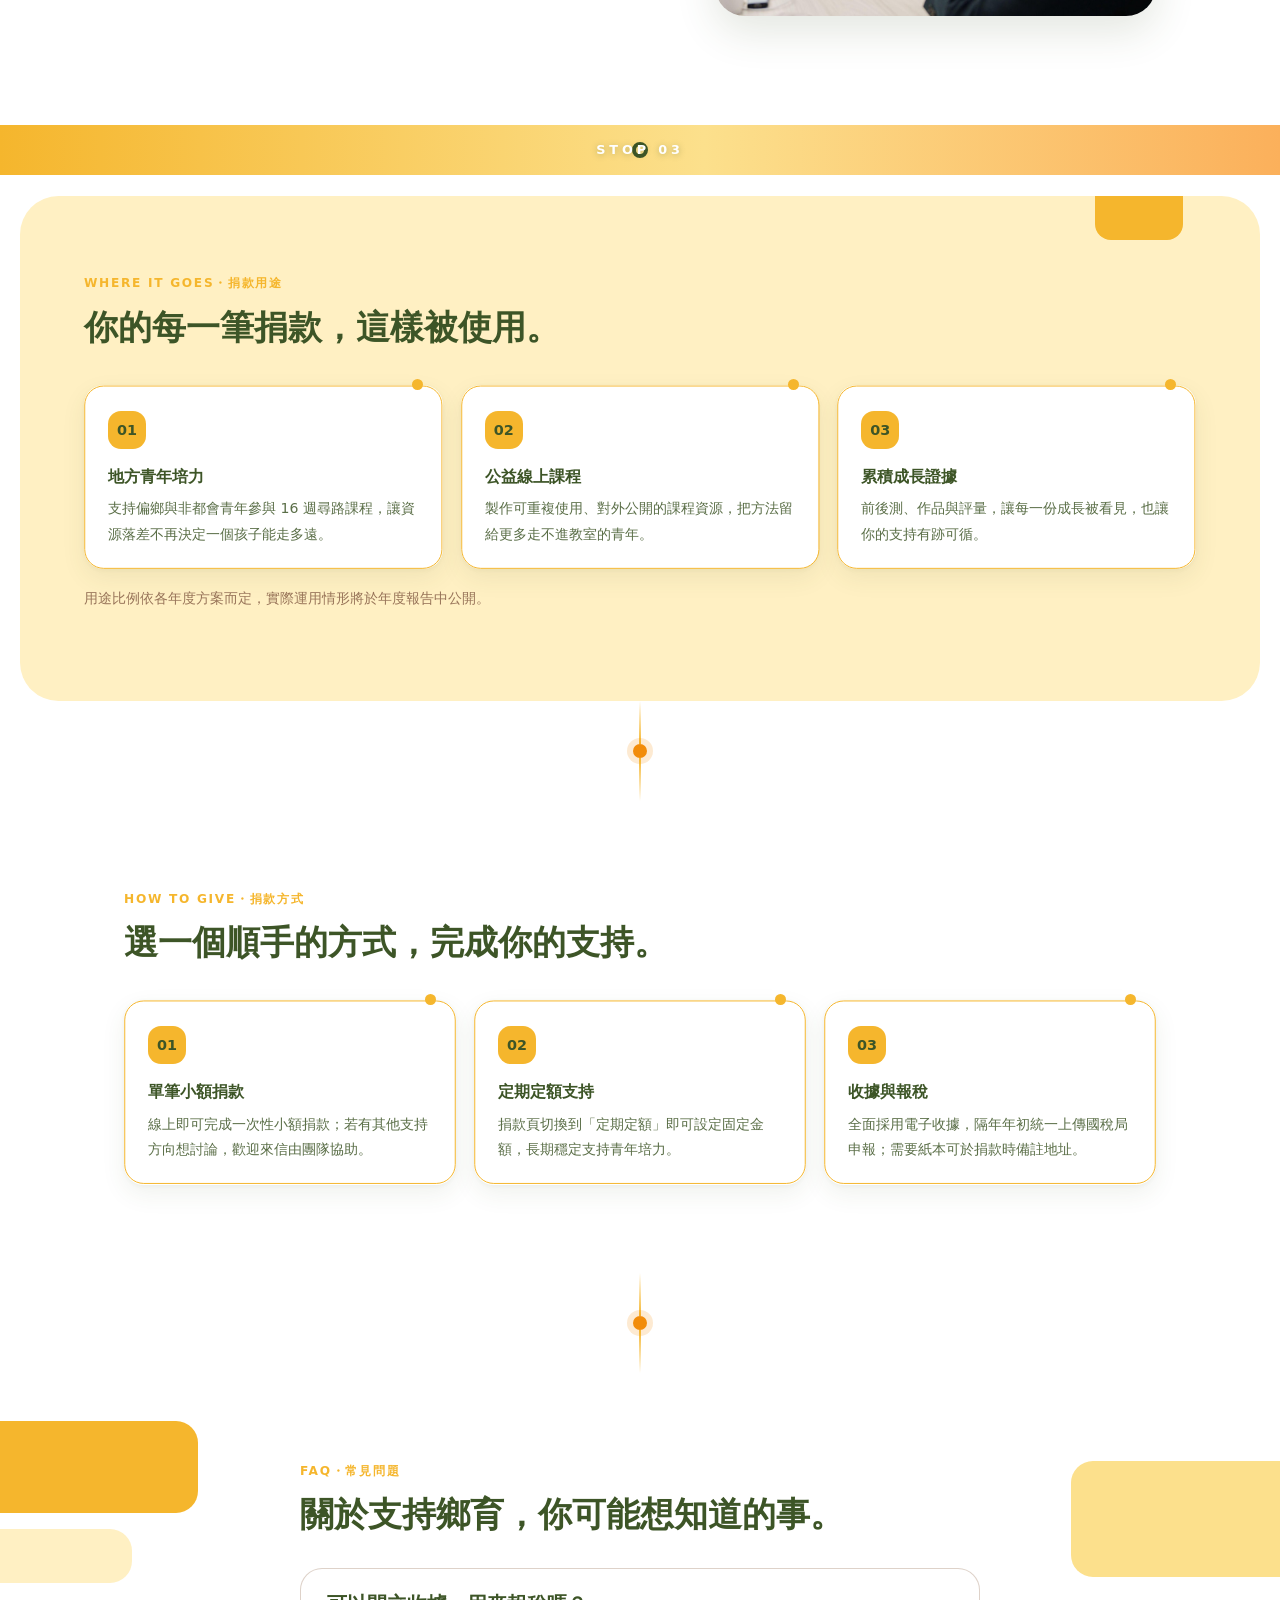
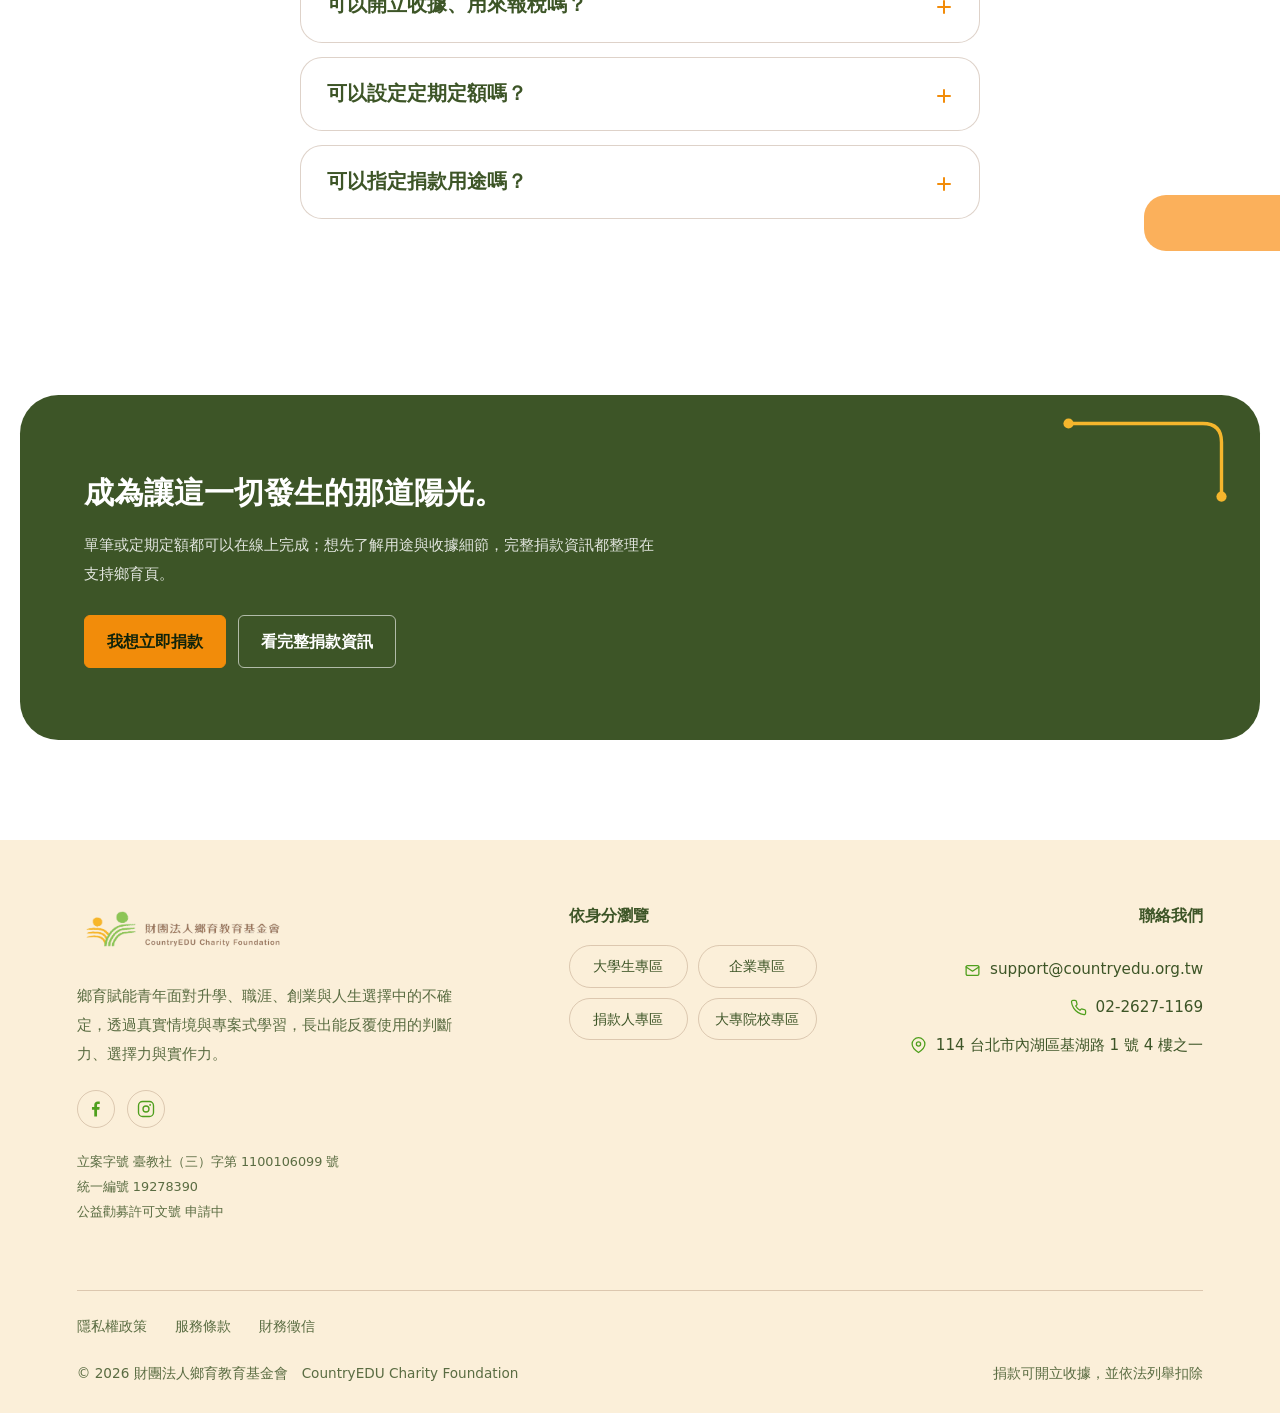
==== commit 3b3adcbc: "Add files via upload" ====
--- a/preview/for-donors.html
+++ b/preview/for-donors.html
@@ -52,7 +52,7 @@
     <link rel="stylesheet" href="audience-theme.css" />
     <link rel="stylesheet" href="reframe.css" />
   </head>
-  <body class="rspine aud-donor" style="--spine-c: #fbb05b;">
+  <body class="aud-donor" style="--spine-c: #fbb05b;">
     <div class="preview-note">改版提案預覽（非正式頁面）｜設計說明見 <a href="../proposal-color-system.html">分眾色彩系統提案</a>｜部分連結指向未納入預覽的頁面</div>
     <div class="site-shell">
       <header class="site-header" data-header>
@@ -201,10 +201,11 @@
       <p class="rf-lead">每一份小額捐款，都是某位地方青年走上尋路旅程的入場券。鄉育不替青年決定未來，而是陪他們長出能反覆使用的判斷與行動能力——你是讓這一切發生的陽光。</p>
       <div class="rf-hero-actions"><a class="button-primary" href="https://countryedu.oen.tw/">我想立即捐款 →</a></div>
     </div>
-    <div class="rf-blocks" aria-hidden="true"><span class="b1"></span><span class="b2"></span><span class="b3"></span><span class="gold"></span></div>
+    <div class="rf-blocks" aria-hidden="true"><span class="b1"></span><span class="b2"></span><span class="b3"></span><svg class="rf-goldpath" viewBox="0 0 200 112" preserveAspectRatio="xMaxYMin meet" aria-hidden="true"><path d="M10 10 H168 Q190 10 190 32 V96"/><circle cx="10" cy="10" r="6"/><circle cx="190" cy="96" r="6"/></svg></div>
   </div>
-</section><div class="rf-joint" aria-hidden="true"></div><section class="rf-scene rf-scene--panel"><div class="rf-panel"><p class="rf-eyebrow">Impact So Far・目前的累積</p><h2>每一份小額捐款，都是一張尋路的入場券。</h2><div class="rf-stats"><div class="rf-stat"><strong>1,668</strong><span>累積陪伴的青年</span></div><div class="rf-stat"><strong>35+</strong><span>合作高中與大專院校</span></div><div class="rf-stat"><strong>12</strong><span>已合作縣市</span></div></div></div></section><div class="rf-joint" aria-hidden="true"></div><section class="rf-scene"><div class="rf-wrap"><div class="rf-media"><div><p class="rf-eyebrow">Real Change・改變正在發生</p><h2>你的支持，化為一次次真實的陪伴對話。</h2><p class="rf-lead">捐款轉化為可被追蹤的教育影響力：前後測、課程紀錄與專案作品，把青年的成長一筆筆記錄下來。完整的學習歷程與真實故事，見<a href="#" data-preview-href="outcomes.html">學生改變故事</a>。</p></div><figure><img src="mentor-dialogue.jpg" alt="鄉育導師與青年圍坐座談，專注聆聽彼此" loading="lazy" width="1280" height="853" /></figure></div></div></section><div class="rf-joint" aria-hidden="true"></div><section class="rf-scene rf-scene--panel"><div class="rf-panel"><p class="rf-eyebrow">Where It Goes・捐款用途</p><h2>你的每一筆捐款，這樣被使用。</h2><div class="rf-cards"><article class="rf-card"><span class="rf-card-n">01</span><h3>地方青年培力</h3><p>支持偏鄉與非都會青年參與 16 週尋路課程，讓資源落差不再決定一個孩子能走多遠。</p></article><article class="rf-card"><span class="rf-card-n">02</span><h3>公益線上課程</h3><p>製作可重複使用、對外公開的課程資源，把方法留給更多走不進教室的青年。</p></article><article class="rf-card"><span class="rf-card-n">03</span><h3>累積成長證據</h3><p>前後測、作品與評量，讓每一份成長被看見，也讓你的支持有跡可循。</p></article></div><p class="rf-note">用途比例依各年度方案而定，實際運用情形將於年度報告中公開。</p></div></section><div class="rf-joint" aria-hidden="true"></div><section class="rf-scene"><div class="rf-wrap"><p class="rf-eyebrow">How To Give・捐款方式</p><h2>選一個順手的方式，完成你的支持。</h2><div class="rf-cards"><article class="rf-card"><span class="rf-card-n">01</span><h3>單筆小額捐款</h3><p>線上即可完成一次性小額捐款；若有其他支持方向想討論，歡迎來信由團隊協助。</p></article><article class="rf-card"><span class="rf-card-n">02</span><h3>定期定額支持</h3><p>捐款頁切換到「定期定額」即可設定固定金額，長期穩定支持青年培力。</p></article><article class="rf-card"><span class="rf-card-n">03</span><h3>收據與報稅</h3><p>全面採用電子收據，隔年年初統一上傳國稅局申報；需要紙本可於捐款時備註地址。</p></article></div></div></section><div class="rf-joint" aria-hidden="true"></div><section class="rf-scene"><div class="rf-wrap"><p class="rf-eyebrow">FAQ・常見問題</p><h2>關於支持鄉育，你可能想知道的事。</h2><div class="faq-list"><details class="faq-item"><summary><span>可以開立收據、用來報稅嗎？</span><span class="faq-mark" aria-hidden="true"></span></summary><p class="faq-answer">可以。鄉育可依法開立捐款收據、供綜合所得稅列舉扣除。為響應環保，鄉育全面採用電子收據，於隔年年初統一上傳國稅局申報；若需紙本收據，請於捐款時備註收件地址。</p></details><details class="faq-item"><summary><span>可以設定定期定額嗎？</span><span class="faq-mark" aria-hidden="true"></span></summary><p class="faq-answer">可以。線上捐款頁同時提供單筆與定期定額——切換到「定期定額」即可設定固定金額，長期穩定地支持青年尋路。</p></details><details class="faq-item"><summary><span>可以指定捐款用途嗎？</span><span class="faq-mark" aria-hidden="true"></span></summary><p class="faq-answer">小額捐款主要投入基金會整體的青年培力工作，由我們依當下需求做最合適的運用。若有特定支持方向想討論，歡迎來信與我們聊聊。</p></details></div></div></section><section class="rf-cta">
+</section><div class="rf-joint" aria-hidden="true"><i></i><b></b><i></i></div><section class="rf-scene rf-scene--panel"><div class="rf-panel"><p class="rf-eyebrow">Impact So Far・目前的累積</p><h2>每一份小額捐款，都是一張尋路的入場券。</h2><div class="rf-stats"><div class="rf-stat"><strong>1,668</strong><span>累積陪伴的青年</span></div><div class="rf-stat"><strong>35+</strong><span>合作高中與大專院校</span></div><div class="rf-stat"><strong>12</strong><span>已合作縣市</span></div></div></div></section><div class="rf-joint" aria-hidden="true"><i></i><b></b><i></i></div><section class="rf-scene"><div class="rf-wrap"><div class="rf-media"><div><p class="rf-eyebrow">Real Change・改變正在發生</p><h2>你的支持，化為一次次真實的陪伴對話。</h2><p class="rf-lead">捐款轉化為可被追蹤的教育影響力：前後測、課程紀錄與專案作品，把青年的成長一筆筆記錄下來。完整的學習歷程與真實故事，見<a href="#" data-preview-href="outcomes.html">學生改變故事</a>。</p></div><figure><img src="mentor-dialogue.jpg" alt="鄉育導師與青年圍坐座談，專注聆聽彼此" loading="lazy" width="1280" height="853" /></figure></div></div></section><div class="rf-ribbon" aria-hidden="true"><span class="r-line up"></span><span class="r-dot"></span><span class="r-line down"></span><span class="r-text">STOP 03</span></div><section class="rf-scene rf-scene--panel"><div class="rf-panel"><p class="rf-eyebrow">Where It Goes・捐款用途</p><h2>你的每一筆捐款，這樣被使用。</h2><div class="rf-cards"><article class="rf-card"><span class="rf-card-n">01</span><h3>地方青年培力</h3><p>支持偏鄉與非都會青年參與 16 週尋路課程，讓資源落差不再決定一個孩子能走多遠。</p></article><article class="rf-card"><span class="rf-card-n">02</span><h3>公益線上課程</h3><p>製作可重複使用、對外公開的課程資源，把方法留給更多走不進教室的青年。</p></article><article class="rf-card"><span class="rf-card-n">03</span><h3>累積成長證據</h3><p>前後測、作品與評量，讓每一份成長被看見，也讓你的支持有跡可循。</p></article></div><p class="rf-note">用途比例依各年度方案而定，實際運用情形將於年度報告中公開。</p></div></section><div class="rf-joint" aria-hidden="true"><i></i><b></b><i></i></div><section class="rf-scene"><div class="rf-wrap"><p class="rf-eyebrow">How To Give・捐款方式</p><h2>選一個順手的方式，完成你的支持。</h2><div class="rf-cards"><article class="rf-card"><span class="rf-card-n">01</span><h3>單筆小額捐款</h3><p>線上即可完成一次性小額捐款；若有其他支持方向想討論，歡迎來信由團隊協助。</p></article><article class="rf-card"><span class="rf-card-n">02</span><h3>定期定額支持</h3><p>捐款頁切換到「定期定額」即可設定固定金額，長期穩定支持青年培力。</p></article><article class="rf-card"><span class="rf-card-n">03</span><h3>收據與報稅</h3><p>全面採用電子收據，隔年年初統一上傳國稅局申報；需要紙本可於捐款時備註地址。</p></article></div></div></section><div class="rf-joint" aria-hidden="true"><i></i><b></b><i></i></div><section class="rf-scene rf-scene--bleed"><div class="rf-bleeds" aria-hidden="true"><span class="bl l1"></span><span class="bl l2"></span><span class="bl r1"></span><span class="bl r2"></span></div><div class="rf-col"><div class="rf-tabs-m" aria-hidden="true"><span class="t1"></span><span class="t2"></span><span class="t3"></span></div><p class="rf-eyebrow">FAQ・常見問題</p><h2>關於支持鄉育，你可能想知道的事。</h2><div class="faq-list"><details class="faq-item"><summary><span>可以開立收據、用來報稅嗎？</span><span class="faq-mark" aria-hidden="true"></span></summary><p class="faq-answer">可以。鄉育可依法開立捐款收據、供綜合所得稅列舉扣除。為響應環保，鄉育全面採用電子收據，於隔年年初統一上傳國稅局申報；若需紙本收據，請於捐款時備註收件地址。</p></details><details class="faq-item"><summary><span>可以設定定期定額嗎？</span><span class="faq-mark" aria-hidden="true"></span></summary><p class="faq-answer">可以。線上捐款頁同時提供單筆與定期定額——切換到「定期定額」即可設定固定金額，長期穩定地支持青年尋路。</p></details><details class="faq-item"><summary><span>可以指定捐款用途嗎？</span><span class="faq-mark" aria-hidden="true"></span></summary><p class="faq-answer">小額捐款主要投入基金會整體的青年培力工作，由我們依當下需求做最合適的運用。若有特定支持方向想討論，歡迎來信與我們聊聊。</p></details></div></div></section><section class="rf-cta">
   <div class="rf-panel-cta">
+    <svg class="rf-goldpath" viewBox="0 0 200 112" preserveAspectRatio="xMaxYMin meet" aria-hidden="true"><path d="M10 10 H168 Q190 10 190 32 V96"/><circle cx="10" cy="10" r="6"/><circle cx="190" cy="96" r="6"/></svg>
     <h2>成為讓這一切發生的那道陽光。</h2>
     <p>單筆或定期定額都可以在線上完成；想先了解用途與收據細節，完整捐款資訊都整理在支持鄉育頁。</p>
     <div class="rf-hero-actions"><a class="button-primary" href="https://countryedu.oen.tw/">我想立即捐款</a><a class="button-secondary" href="#" data-preview-href="give.html">看完整捐款資訊</a></div>
@@ -301,5 +302,6 @@
       </div>
     </div>
     <script src="script.js"></script>
+      <script src="reframe.js" defer></script>
   </body>
 </html>
--- a/preview/reframe.css
+++ b/preview/reframe.css
@@ -1,23 +1,43 @@
 /* ============================================================
-   reframe.css — 子頁全新場景式框架（2026-07-14 重刻）
-   設計方向：首頁語言延伸——大圓角色塊、金線轉角、路徑圓點，
-   場景（scene）取代等距區段堆疊。
-   依賴：styles.css 的 token／button／faq（瑞士刀式借用），
-        audience-theme.css 的 body.aud-* 分眾 token。
-   舊子頁框架 class（page-header/story-layout/section-grid/sheet）
-   在新 main 內一律不使用。
-   ============================================================ */
-
-/* ---- 中性頁 token（全光譜頁：impact、mission-vision） ---- */
-body.aud-neutral { --aud: var(--brand-green); --aud-strong: var(--leaf-700); --aud-soft: var(--honey); }
+   reframe.css v2 — 子頁場景式框架（2026-07-15 定案版）
+   設計語言：首頁延伸——實色大圓角色塊、金線路徑（SVG 元件）、
+   間歇脊線（場景間路徑段＋可點亮節點）、走廊制出血色塊、
+   全幅織帶站牌、AB 卡（細框＋浮起＋行者巡框）。
+   依賴：styles.css（token/button/faq/header/footer）、
+        audience-theme.css（body.aud-* 分眾 token）、reframe.js。
+   ============================================================ */
+
+/* ---- 分眾補充 token：框色（frame）、行者色（runner）、輕底（soft） ---- */
+body.aud-neutral { --aud: var(--brand-green); --aud-strong: var(--leaf-700); }
+body.aud-student  { --frame: var(--leaf);        --runner: var(--deep);  --aud-soft: var(--honey); }
+body.aud-school   { --frame: var(--deep);        --runner: var(--wheat); --aud-soft: var(--honey); }
+body.aud-company  { --frame: var(--path);        --runner: var(--deep);  --aud-soft: var(--apricot); }
+body.aud-donor    { --frame: var(--wheat);       --runner: var(--deep);  --aud-soft: var(--butter); }
+body.aud-neutral  { --frame: var(--brand-green); --runner: var(--deep);  --aud-soft: var(--honey); }
+/* 走廊寬（乙）：桌機留給出血色塊的專屬帶，窄螢幕自動歸零 */
+:root { --rf-corridor: clamp(0px, calc((100vw - 760px) / 2 - 40px), 220px); }
 
 /* ---- 版心 ---- */
 .rf { display: block; overflow: clip; }
 .rf * { box-sizing: border-box; }
 .rf-wrap { width: min(1160px, 100%); margin: 0 auto; padding-inline: clamp(24px, 5vw, 64px); }
 
-/* ============================================================
-   HERO 場景：文案左、色塊群右、金線轉角（＝首頁 rhero 的子頁變體）
+/* ---- 品牌 icon（廠商原稿，遮罩上色） ---- */
+.bicon { display: inline-block; width: 24px; height: 24px; background: currentColor;
+  -webkit-mask: var(--m) center/contain no-repeat; mask: var(--m) center/contain no-repeat; }
+.i-lamp { --m: url("lamp.svg"); }
+.i-foot { --m: url("footprints.svg"); }
+.i-sign { --m: url("signpost.svg"); }
+.i-tele { --m: url("telescope.svg"); }
+.i-magn { --m: url("magnifier.svg"); }
+
+/* ---- 金線路徑符號（單一 SVG：線＋兩端圓點同座標系，任何寬度不錯位） ---- */
+.rf-goldpath { position: absolute; display: block; pointer-events: none; }
+.rf-goldpath path { fill: none; stroke: var(--wheat); stroke-width: 4; stroke-linecap: round; }
+.rf-goldpath circle { fill: var(--wheat); }
+
+/* ============================================================
+   HERO 場景
    ============================================================ */
 .rf-hero { position: relative; padding: clamp(56px, 9vw, 110px) 0 clamp(44px, 6vw, 80px); }
 .rf-hero .rf-wrap { position: relative; display: grid; grid-template-columns: minmax(0, 1.15fr) minmax(0, 0.85fr); gap: clamp(24px, 4vw, 72px); align-items: center; }
@@ -32,16 +52,13 @@
 .rf-hero-en { margin: 0 0 6px; font-size: 0.78rem; font-weight: 700; letter-spacing: 0.14em; text-transform: uppercase; color: var(--earth); }
 .rf-hero-actions { display: flex; flex-wrap: wrap; gap: 12px; }
 
-/* 色塊群：三塊大圓角矩形，高低錯落＋金線轉角＋金圓點 */
+/* 色塊群（實色）＋金線 */
 .rf-blocks { position: relative; height: clamp(240px, 30vw, 360px); }
 .rf-blocks span { position: absolute; border-radius: var(--card-radius); }
-.rf-blocks .b1 { left: 4%;  bottom: 0;   width: 34%; height: 62%; }
-.rf-blocks .b2 { left: 42%; bottom: 0;   width: 26%; height: 88%; }
-.rf-blocks .b3 { left: 72%; bottom: 0;   width: 28%; height: 47%; }
-.rf-blocks .gold { position: absolute; right: -4%; top: -6%; width: 52%; height: 42%; border: 0; border-top: 3px solid var(--wheat); border-right: 3px solid var(--wheat); border-top-right-radius: 30px; border-radius: 0; border-top-right-radius: 30px; }
-.rf-blocks .gold::before { content: ""; position: absolute; left: -6px; top: -7px; width: 12px; height: 12px; border-radius: 50%; background: var(--wheat); }
-
-/* 分眾色塊配色（單色系家族） */
+.rf-blocks .b1 { left: 4%;  bottom: 0; width: 34%; height: 62%; }
+.rf-blocks .b2 { left: 42%; bottom: 0; width: 26%; height: 88%; }
+.rf-blocks .b3 { left: 72%; bottom: 0; width: 28%; height: 47%; }
+.rf-blocks .rf-goldpath { right: -2%; top: -12%; width: 50%; height: auto; }
 body.aud-student  .rf-blocks .b1 { background: var(--butter); }
 body.aud-student  .rf-blocks .b2 { background: var(--leaf); }
 body.aud-student  .rf-blocks .b3 { background: var(--brand-green); }
@@ -54,21 +71,39 @@
 body.aud-donor    .rf-blocks .b1 { background: var(--butter); }
 body.aud-donor    .rf-blocks .b2 { background: var(--sun); }
 body.aud-donor    .rf-blocks .b3 { background: var(--wheat); }
-/* 中性頁＝全光譜四塊 */
 body.aud-neutral .rf-blocks .b1 { background: var(--leaf); }
 body.aud-neutral .rf-blocks .b2 { background: var(--deep); }
 body.aud-neutral .rf-blocks .b3 { background: var(--path); }
 body.aud-neutral .rf-blocks .b4 { left: 20%; bottom: 0; width: 18%; height: 30%; background: var(--sun); }
 
 /* ============================================================
-   場景連接點：場景之間的「路徑」圓點＋短線（尋路隱喻的恆定元素）
-   ============================================================ */
-.rf-joint { display: flex; flex-direction: column; align-items: center; gap: 0; height: 64px; }
-.rf-joint::before { content: ""; width: 2px; flex: 1; background: linear-gradient(180deg, transparent, var(--wheat)); }
-.rf-joint::after { content: ""; width: 10px; height: 10px; border-radius: 50%; background: var(--wheat); }
-
-/* ============================================================
-   SCENE：內容場景。白場景開放式；tint 場景＝大圓角面板
+   間歇脊線：場景間路徑段＋節點（捲入點亮，reframe.js）
+   ============================================================ */
+.rf-joint { display: flex; flex-direction: column; align-items: center; height: clamp(64px, 9vw, 100px); }
+.rf-joint i { width: 2px; flex: 1; background: linear-gradient(180deg, transparent, var(--wheat)); }
+.rf-joint i:last-of-type { background: linear-gradient(180deg, var(--wheat), transparent); }
+.rf-joint b { width: 14px; height: 14px; border-radius: 50%; background: #fff; border: 3px solid var(--wheat); transition: 0.45s ease; flex: none; }
+.rf-joint.lit b { background: var(--path); border-color: var(--path); box-shadow: 0 0 0 6px rgba(242, 140, 10, 0.18); }
+
+/* ============================================================
+   織帶站牌（丙）：場景交界全幅飽和窄帶，脊線節點停靠
+   ============================================================ */
+.rf-ribbon { position: relative; height: 92px; display: flex; align-items: center; overflow: clip; }
+.rf-ribbon::before { content: ""; position: absolute; inset: 21px 0; background: linear-gradient(90deg, var(--rb1), var(--rb2) 55%, var(--rb3)); }
+body.aud-student  .rf-ribbon { --rb1: var(--brand-green); --rb2: var(--leaf);  --rb3: var(--sun); }
+body.aud-school   .rf-ribbon { --rb1: var(--deep);        --rb2: var(--leaf-700); --rb3: var(--leaf); }
+body.aud-company  .rf-ribbon { --rb1: var(--sunset);      --rb2: var(--path);  --rb3: var(--wheat); }
+body.aud-donor    .rf-ribbon { --rb1: var(--wheat);       --rb2: var(--sun);   --rb3: var(--peach); }
+body.aud-neutral  .rf-ribbon { --rb1: var(--leaf);        --rb2: var(--path);  --rb3: var(--wheat); }
+.rf-ribbon .r-line { position: absolute; left: 50%; width: 2px; background: rgba(255, 255, 255, 0.75); translate: -50% 0; z-index: 1; }
+.rf-ribbon .r-line.up { top: 0; height: 21px; }
+.rf-ribbon .r-line.down { bottom: 0; height: 21px; }
+.rf-ribbon .r-dot { position: absolute; left: 50%; top: 50%; translate: -50% -50%; width: 16px; height: 16px; border-radius: 50%; background: #fff; border: 4px solid var(--deep); z-index: 2; transition: 0.45s ease; }
+.rf-ribbon.lit .r-dot { background: var(--sun); }
+.rf-ribbon .r-text { position: relative; z-index: 2; margin: 0 auto; color: #fff; font-weight: 700; letter-spacing: 0.3em; font-size: 0.8rem; text-shadow: 0 1px 6px rgba(61, 85, 39, 0.35); }
+
+/* ============================================================
+   SCENE：白場景／輕底面板（實色淺階）／出血場景（乙走廊制）
    ============================================================ */
 .rf-scene { position: relative; padding: clamp(48px, 7vw, 88px) 0; }
 .rf-scene--panel { padding: 0; }
@@ -76,12 +111,34 @@
   width: min(1240px, calc(100% - 32px)); margin: 0 auto;
   border-radius: clamp(26px, 3vw, 40px);
   padding: clamp(44px, 6vw, 80px) clamp(24px, 5vw, 88px);
-  background: var(--aud-soft);
+  background: var(--aud-soft); /* 實色淺階（butter/apricot/honey），不用透明度稀釋 */
   position: relative; overflow: hidden;
 }
-/* 面板右上的迷你色塊點綴（呼應 hero 色塊群） */
-.rf-panel::after { content: ""; position: absolute; top: 0; right: clamp(20px, 6vw, 80px); width: clamp(52px, 7vw, 88px); height: clamp(26px, 3.5vw, 44px); border-radius: 0 0 16px 16px; background: var(--aud); opacity: 0.85; }
-body.aud-school .rf-panel::after { background: var(--deep); opacity: 0.9; }
+.rf-panel::after { content: ""; position: absolute; top: 0; right: clamp(20px, 6vw, 80px); width: clamp(52px, 7vw, 88px); height: clamp(26px, 3.5vw, 44px); border-radius: 0 0 16px 16px; background: var(--frame); }
+
+/* 出血場景（乙）：文字欄鎖中央 760px，色塊只住走廊；窄螢幕改頁緣色籤 */
+.rf-scene--bleed { overflow: clip; }
+.rf-scene--bleed .rf-col { width: min(760px, 100%); margin: 0 auto; padding-inline: clamp(20px, 5vw, 40px); position: relative; z-index: 1; }
+.rf-bleeds { position: absolute; inset: 0; pointer-events: none; }
+.rf-bleeds .bl { position: absolute; border-radius: var(--card-radius); }
+.rf-bleeds .l1 { left: 0; top: 48px;  width: calc(var(--rf-corridor) * 0.9);  height: 92px;  border-radius: 0 22px 22px 0; background: var(--bl1); }
+.rf-bleeds .l2 { left: 0; top: 156px; width: calc(var(--rf-corridor) * 0.6);  height: 54px;  border-radius: 0 22px 22px 0; background: var(--bl2); }
+.rf-bleeds .r1 { right: 0; top: 88px; width: calc(var(--rf-corridor) * 0.95); height: 116px; border-radius: 22px 0 0 22px; background: var(--bl3); }
+.rf-bleeds .r2 { right: 0; bottom: 56px; width: calc(var(--rf-corridor) * 0.62); height: 56px; border-radius: 22px 0 0 22px; background: var(--bl4); }
+body.aud-student  .rf-scene--bleed { --bl1: var(--leaf); --bl2: var(--butter); --bl3: var(--brand-green); --bl4: var(--sun); }
+body.aud-school   .rf-scene--bleed { --bl1: var(--deep); --bl2: var(--leaf); --bl3: var(--leaf-700); --bl4: var(--butter); }
+body.aud-company  .rf-scene--bleed { --bl1: var(--path); --bl2: var(--apricot); --bl3: var(--sunset); --bl4: var(--wheat); }
+body.aud-donor    .rf-scene--bleed { --bl1: var(--wheat); --bl2: var(--butter); --bl3: var(--sun); --bl4: var(--peach); }
+body.aud-neutral  .rf-scene--bleed { --bl1: var(--leaf); --bl2: var(--sun); --bl3: var(--path); --bl4: var(--deep); }
+.rf-tabs-m { display: none; }
+@media (max-width: 860px) {
+  .rf-bleeds { display: none; }
+  .rf-tabs-m { display: flex; justify-content: space-between; align-items: center; margin: 18px 0 6px; }
+  .rf-tabs-m span { height: 34px; border-radius: 12px; }
+  .rf-tabs-m .t1 { width: 28%; background: var(--bl1); border-radius: 0 12px 12px 0; margin-left: calc(-1 * clamp(20px, 5vw, 40px)); }
+  .rf-tabs-m .t2 { width: 16%; background: var(--bl4); }
+  .rf-tabs-m .t3 { width: 24%; background: var(--bl3); border-radius: 12px 0 0 12px; margin-right: calc(-1 * clamp(20px, 5vw, 40px)); }
+}
 
 /* 場景標頭 */
 .rf-eyebrow { margin: 0 0 10px; font-size: 0.76rem; font-weight: 700; letter-spacing: 0.14em; text-transform: uppercase; color: var(--aud-strong); }
@@ -91,45 +148,65 @@
 .rf-note a { color: var(--leaf-700); }
 
 /* ============================================================
-   元件：數據卡、內容卡、引言卡、媒體帶、案例對
-   ============================================================ */
-/* 數據卡：白卡浮在 tint 面板上／tint 卡浮在白場景上 */
+   元件
+   ============================================================ */
+/* 數據卡：白卡浮在輕底面板上／輕底卡浮在白場景上（水彩＝小面積材質） */
 .rf-stats { display: grid; grid-template-columns: repeat(auto-fit, minmax(190px, 1fr)); gap: 16px; margin-top: 34px; }
 .rf-stat { border-radius: 20px; padding: 24px 22px 20px; background: #fff; box-shadow: 0 10px 28px rgba(61, 85, 39, 0.08); }
 .rf-scene:not(.rf-scene--panel) .rf-stat { background: var(--aud-soft); box-shadow: none; }
 .rf-stat strong { display: block; font-size: clamp(1.7rem, 3vw, 2.3rem); line-height: 1.1; color: var(--aud-strong); margin-bottom: 8px; letter-spacing: 0.01em; }
+body.aud-donor .rf-stat strong, body.aud-company .rf-scene--panel .rf-stat strong { color: var(--sunset); }
 body.aud-donor .rf-stat strong { color: var(--deep); }
 .rf-stat span { display: block; font-size: 0.86rem; line-height: 1.7; color: var(--muted); }
 .rf-stat cite { display: block; margin-top: 10px; font-style: normal; font-size: 0.72rem; color: var(--earth); }
 .rf-stat cite b { display: inline-block; margin-right: 6px; padding: 1px 8px; border-radius: 999px; background: rgba(152, 116, 89, 0.14); font-weight: 700; }
 
-/* 內容卡（能力、價值、合作方式…）：頂條＝分眾色 */
+/* AB 內容卡：1px 分眾框（SVG 描邊，reframe.js 注入）＋輕陰影＋框頂色點；
+   hover＝升一級＋行者沿框整圈歸位（亮框深綠行者、深框金行者） */
 .rf-cards { display: grid; grid-template-columns: repeat(auto-fit, minmax(240px, 1fr)); gap: 18px; margin-top: 34px; }
-.rf-card { position: relative; border-radius: 20px; padding: 26px 24px 22px; background: #fff; border: 1px solid rgba(152, 116, 89, 0.18); overflow: hidden; }
-.rf-card::before { content: ""; position: absolute; inset: 0 auto auto 0; width: 100%; height: 5px; background: var(--aud); }
-body.aud-school .rf-card::before { background: var(--deep); }
-.rf-card .rf-card-n { display: inline-grid; place-items: center; width: 34px; height: 34px; border-radius: 12px; margin-bottom: 14px; background: var(--aud-soft); color: var(--aud-strong); font-weight: 700; font-size: 0.9rem; }
+.rf-card { position: relative; border-radius: 20px; padding: 26px 24px 22px; background: #fff;
+  box-shadow: 0 9px 24px rgba(61, 85, 39, 0.08), 0 1px 4px rgba(61, 85, 39, 0.05);
+  transition: box-shadow 0.25s ease, translate 0.25s ease; }
+.rf-card:hover { translate: 0 -3px; box-shadow: 0 18px 40px rgba(61, 85, 39, 0.14), 0 2px 6px rgba(61, 85, 39, 0.06); }
+.rf-card svg.rf-edge { position: absolute; inset: 0; width: 100%; height: 100%; pointer-events: none; overflow: visible; }
+.rf-card svg.rf-edge rect { fill: none; vector-effect: non-scaling-stroke; }
+.rf-card svg.rf-edge .base { stroke: var(--frame); stroke-width: 1px; }
+.rf-card svg.rf-edge .runner { stroke: var(--runner); stroke-width: 2.5px; stroke-linecap: round;
+  stroke-dasharray: 12 88; stroke-dashoffset: 12; opacity: 0;
+  transition: stroke-dashoffset 1.3s cubic-bezier(0.45, 0.05, 0.35, 1), opacity 0.2s ease; }
+.rf-card:hover svg.rf-edge .runner { opacity: 1; stroke-dashoffset: -88; } /* 整圈歸位 */
+.rf-card .rf-dot { position: absolute; right: 20px; top: -6px; width: 11px; height: 11px; border-radius: 50%; background: var(--frame); }
+.rf-card .rf-card-n { display: inline-grid; place-items: center; width: 38px; height: 38px; border-radius: 13px; margin-bottom: 14px; background: var(--frame); color: #fff; font-weight: 700; font-size: 0.9rem; }
+body.aud-donor .rf-card .rf-card-n { color: var(--deep); }
 .rf-card h3 { margin: 0 0 6px; font-size: 1.02rem; color: var(--deep); }
 .rf-card .rf-card-tag { display: inline-block; margin: 0 0 10px; font-size: 0.7rem; font-weight: 700; letter-spacing: 0.08em; text-transform: uppercase; color: var(--earth); }
 .rf-card p { margin: 0; font-size: 0.88rem; line-height: 1.8; color: var(--muted); }
-
-/* 引言卡（見證／授權待補） */
-.rf-quote { margin: 34px 0 0; border-radius: 20px; padding: 30px 30px 24px; background: #fff; border-left: 6px solid var(--aud); box-shadow: 0 10px 28px rgba(61, 85, 39, 0.07); }
-body.aud-school .rf-quote { border-left-color: var(--deep); }
+@media (prefers-reduced-motion: reduce) {
+  .rf-card { transition: none; }
+  .rf-card svg.rf-edge .runner { transition: opacity 0.2s ease; }
+}
+
+/* 引言卡：浮起＋品牌 icon 浮章（跨卡緣） */
+.rf-quote { position: relative; margin: 34px 0 0; border-radius: 24px; padding: 34px 32px 24px; background: #fff;
+  box-shadow: 0 12px 30px rgba(61, 85, 39, 0.10), 0 2px 5px rgba(61, 85, 39, 0.05); }
+.rf-qchip { position: absolute; left: 26px; top: -22px; width: 46px; height: 46px; border-radius: 16px; display: grid; place-items: center; color: #fff; background: var(--frame); }
+body.aud-donor .rf-qchip { color: var(--deep); }
+.rf-qchip .bicon { width: 26px; height: 26px; }
 .rf-quote blockquote { margin: 0 0 12px; font-size: 1rem; line-height: 1.95; color: var(--ink); }
 .rf-quote figcaption { font-size: 0.82rem; color: var(--earth); }
-
-/* 媒體帶：圓角大圖＋說明 */
+.rf-quote figcaption::before { content: ""; display: inline-block; width: 8px; height: 8px; border-radius: 50%; background: var(--wheat); margin-right: 8px; vertical-align: 1px; }
+
+/* 媒體帶 */
 .rf-media { display: grid; grid-template-columns: minmax(0, 1.1fr) minmax(0, 0.9fr); gap: clamp(24px, 4vw, 56px); align-items: center; }
 .rf-media.rf-media--rev > figure { order: -1; }
 .rf-media figure { margin: 0; }
 .rf-media img { display: block; width: 100%; height: auto; border-radius: clamp(20px, 2.5vw, 30px); box-shadow: 0 16px 40px rgba(61, 85, 39, 0.14); }
 .rf-media figcaption { margin-top: 12px; font-size: 0.82rem; color: var(--earth); }
-.rf-media .rf-stat-big { font-size: clamp(2.4rem, 5vw, 3.6rem); font-weight: 700; color: var(--aud-strong); line-height: 1; display: block; margin-bottom: 10px; }
-
-/* 案例對（企業 × 大學） */
+
+/* 案例對 */
 .rf-cases { display: grid; grid-template-columns: repeat(auto-fit, minmax(280px, 1fr)); gap: 18px; margin-top: 34px; }
-.rf-case { border-radius: 20px; background: #fff; border: 1px solid rgba(152, 116, 89, 0.18); padding: 26px 24px; }
+.rf-case { position: relative; border-radius: 20px; background: #fff; padding: 26px 24px;
+  box-shadow: 0 9px 24px rgba(61, 85, 39, 0.08), 0 1px 4px rgba(61, 85, 39, 0.05); }
 .rf-case .rf-case-tag { display: inline-block; margin-bottom: 16px; padding: 3px 12px; border-radius: 999px; font-size: 0.72rem; font-weight: 700; background: var(--aud-soft); color: var(--aud-strong); }
 .rf-case-pair { display: flex; align-items: center; gap: 18px; margin-bottom: 16px; }
 .rf-case-pair img { width: 72px; height: 72px; object-fit: contain; border-radius: 16px; border: 1px solid rgba(152, 116, 89, 0.16); padding: 8px; background: #fff; }
@@ -139,7 +216,7 @@
 .rf-case p { margin: 0; font-size: 0.84rem; color: var(--muted); }
 
 /* ============================================================
-   CTA 場景：深色圓角面板＋金線角（每頁唯一收束）
+   CTA 場景：深綠面板＋金線 SVG＋標題走廊
    ============================================================ */
 .rf-cta { padding: clamp(48px, 7vw, 88px) 0 clamp(64px, 8vw, 100px); }
 .rf-cta .rf-panel-cta {
@@ -149,17 +226,20 @@
   padding: clamp(44px, 6vw, 72px) clamp(24px, 5vw, 88px);
   background: var(--deep); color: #fff;
 }
-.rf-panel-cta::before { content: ""; position: absolute; right: 40px; top: 28px; width: 130px; height: 64px; border-top: 3px solid var(--wheat); border-right: 3px solid var(--wheat); border-top-right-radius: 26px; }
-.rf-panel-cta::after { content: ""; position: absolute; right: 164px; top: 21px; width: 11px; height: 11px; border-radius: 50%; background: var(--wheat); }
-.rf-panel-cta h2 { margin: 0 0 12px; font-size: clamp(1.4rem, 2.6vw, 1.9rem); color: #fff; max-width: 22em; }
+.rf-panel-cta .rf-goldpath { right: 30px; top: 20px; width: 170px; }
+.rf-panel-cta h2 { margin: 0 0 12px; font-size: clamp(1.4rem, 2.6vw, 1.9rem); color: #fff; max-width: calc(100% - 200px); } /* 標題走廊 */
 .rf-panel-cta p { margin: 0 0 26px; max-width: 38em; font-size: 0.95rem; line-height: 1.9; color: rgba(255, 255, 255, 0.85); }
 .rf-panel-cta .rf-hero-actions .button-primary { background: var(--path); border-color: var(--path); color: #10230a; }
 .rf-panel-cta .rf-hero-actions .button-primary:hover, .rf-panel-cta .rf-hero-actions .button-primary:focus-visible { background: var(--wheat); border-color: var(--wheat); color: #10230a; }
 .rf-panel-cta .rf-hero-actions .button-secondary { background: transparent; border-color: rgba(255, 255, 255, 0.6); color: #fff; }
 .rf-panel-cta .rf-hero-actions .button-secondary:hover, .rf-panel-cta .rf-hero-actions .button-secondary:focus-visible { background: rgba(255, 255, 255, 0.12); color: #fff; }
-
-/* ============================================================
-   全光譜分眾導流條（中性頁專用）
+@media (max-width: 700px) {
+  .rf-panel-cta .rf-goldpath { width: 110px; top: 12px; right: 16px; }
+  .rf-panel-cta h2 { max-width: 100%; padding-top: 34px; }
+}
+
+/* ============================================================
+   全光譜分眾導流條（中性頁）
    ============================================================ */
 .rf-router { display: grid; grid-template-columns: repeat(auto-fit, minmax(200px, 1fr)); gap: 14px; margin-top: 34px; }
 .rf-router a { display: block; border-radius: 18px; padding: 18px 20px; text-decoration: none; color: var(--deep); font-weight: 700; font-size: 0.92rem; transition: translate 160ms ease, box-shadow 160ms ease; }
@@ -171,9 +251,13 @@
 .rf-router .r-company { background: var(--path); }
 .rf-router .r-donor { background: var(--sun); }
 
-/* ============================================================
-   FAQ 補充（faq-list 樣式借自 styles.css，只校正場景內距）
-   ============================================================ */
+/* ---- 全站主 CTA＝路徑橙填色；企業頁＝深綠例外 ---- */
+.rf .button-primary { background: var(--path); border-color: var(--path); color: #10230a; }
+.rf .button-primary:hover, .rf .button-primary:focus-visible { background: var(--sunset); border-color: var(--sunset); color: #10230a; }
+body.aud-company .rf .button-primary { background: var(--deep); border-color: var(--deep); color: #fff; }
+body.aud-company .rf .button-primary:hover, body.aud-company .rf .button-primary:focus-visible { background: var(--leaf-700); border-color: var(--leaf-700); color: #fff; }
+
+/* FAQ 場景內距校正 */
 .rf-scene .faq-list { margin-top: 30px; }
 
 /* ============================================================
@@ -184,9 +268,8 @@
   .rf-blocks { height: 160px; order: -1; }
   .rf-media, .rf-media.rf-media--rev { grid-template-columns: 1fr; }
   .rf-media.rf-media--rev > figure { order: 0; }
-  .rf-joint { height: 44px; }
 }
 @media (max-width: 560px) {
-  .rf-scene--panel > .rf-panel { width: calc(100% - 20px); }
+  .rf-scene--panel > .rf-panel, .rf-cta .rf-panel-cta { width: calc(100% - 20px); }
   .rf-hero-actions { flex-direction: column; align-items: stretch; }
 }
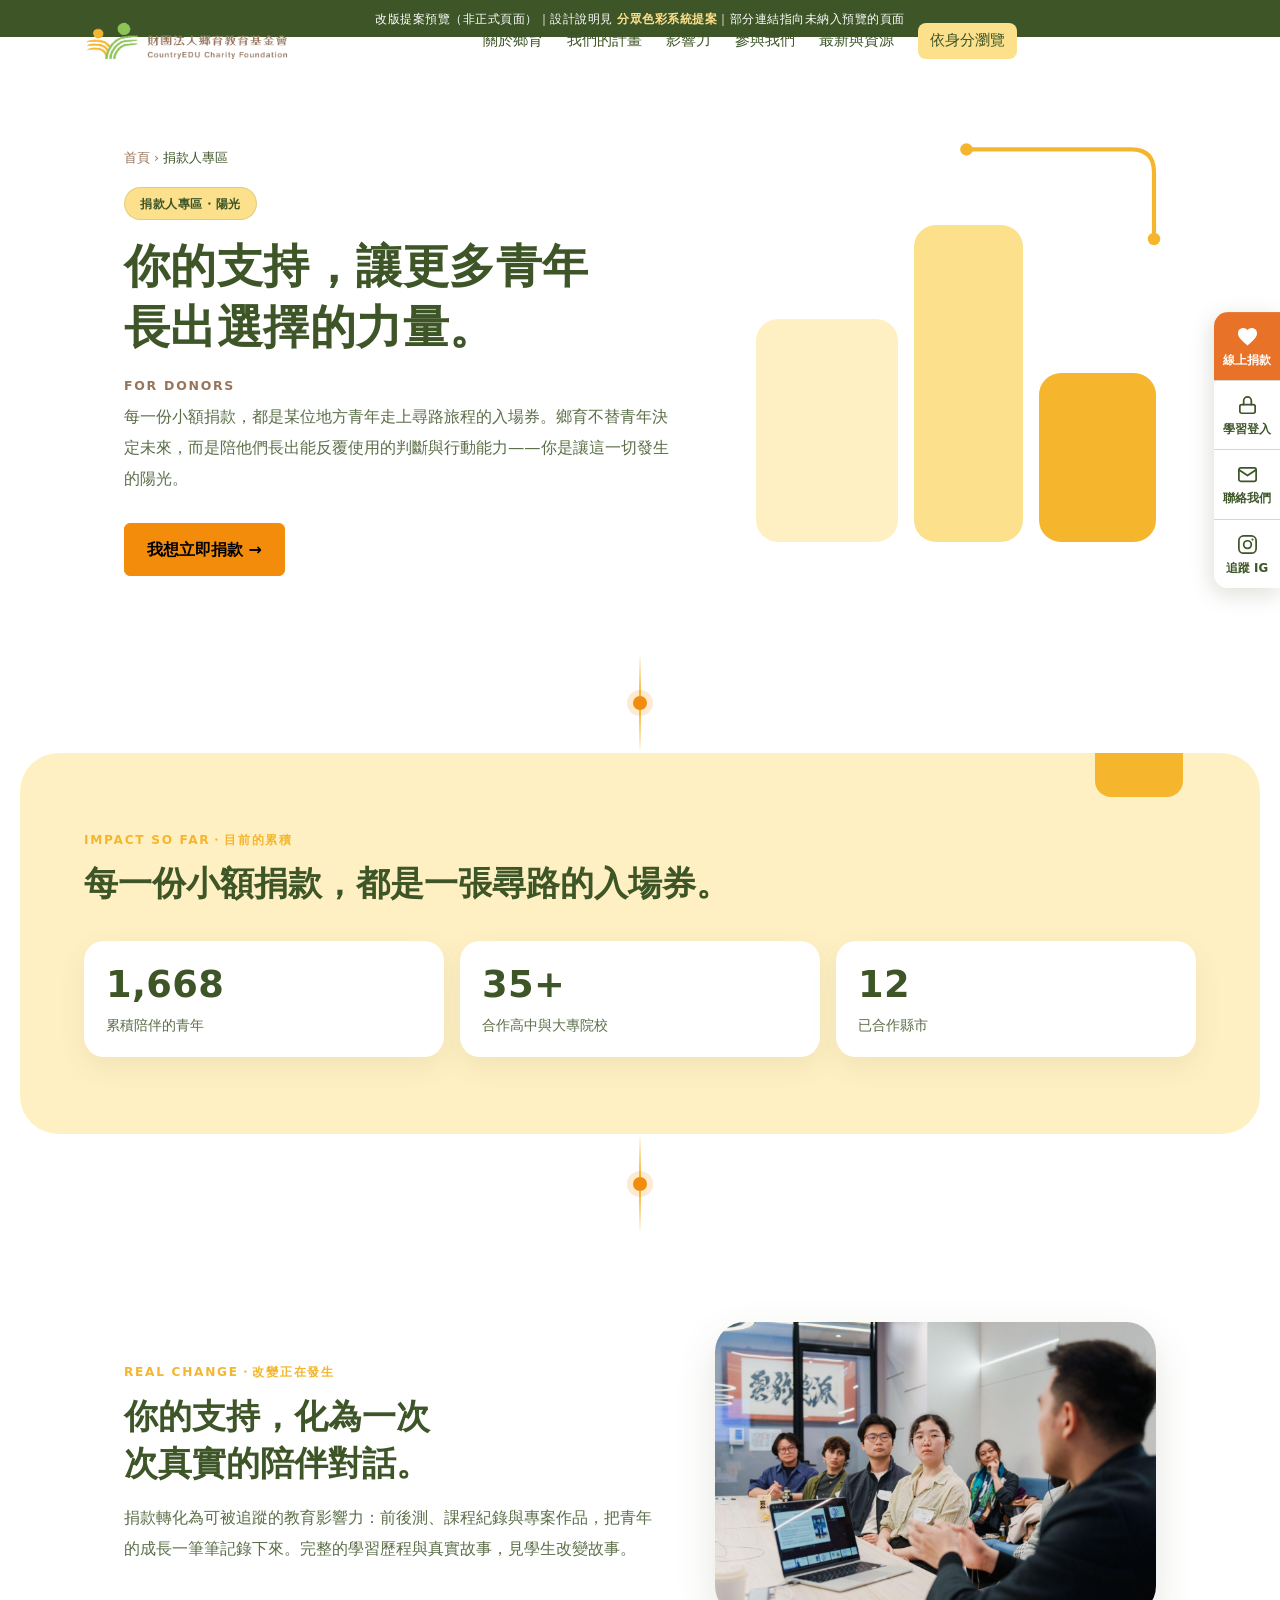
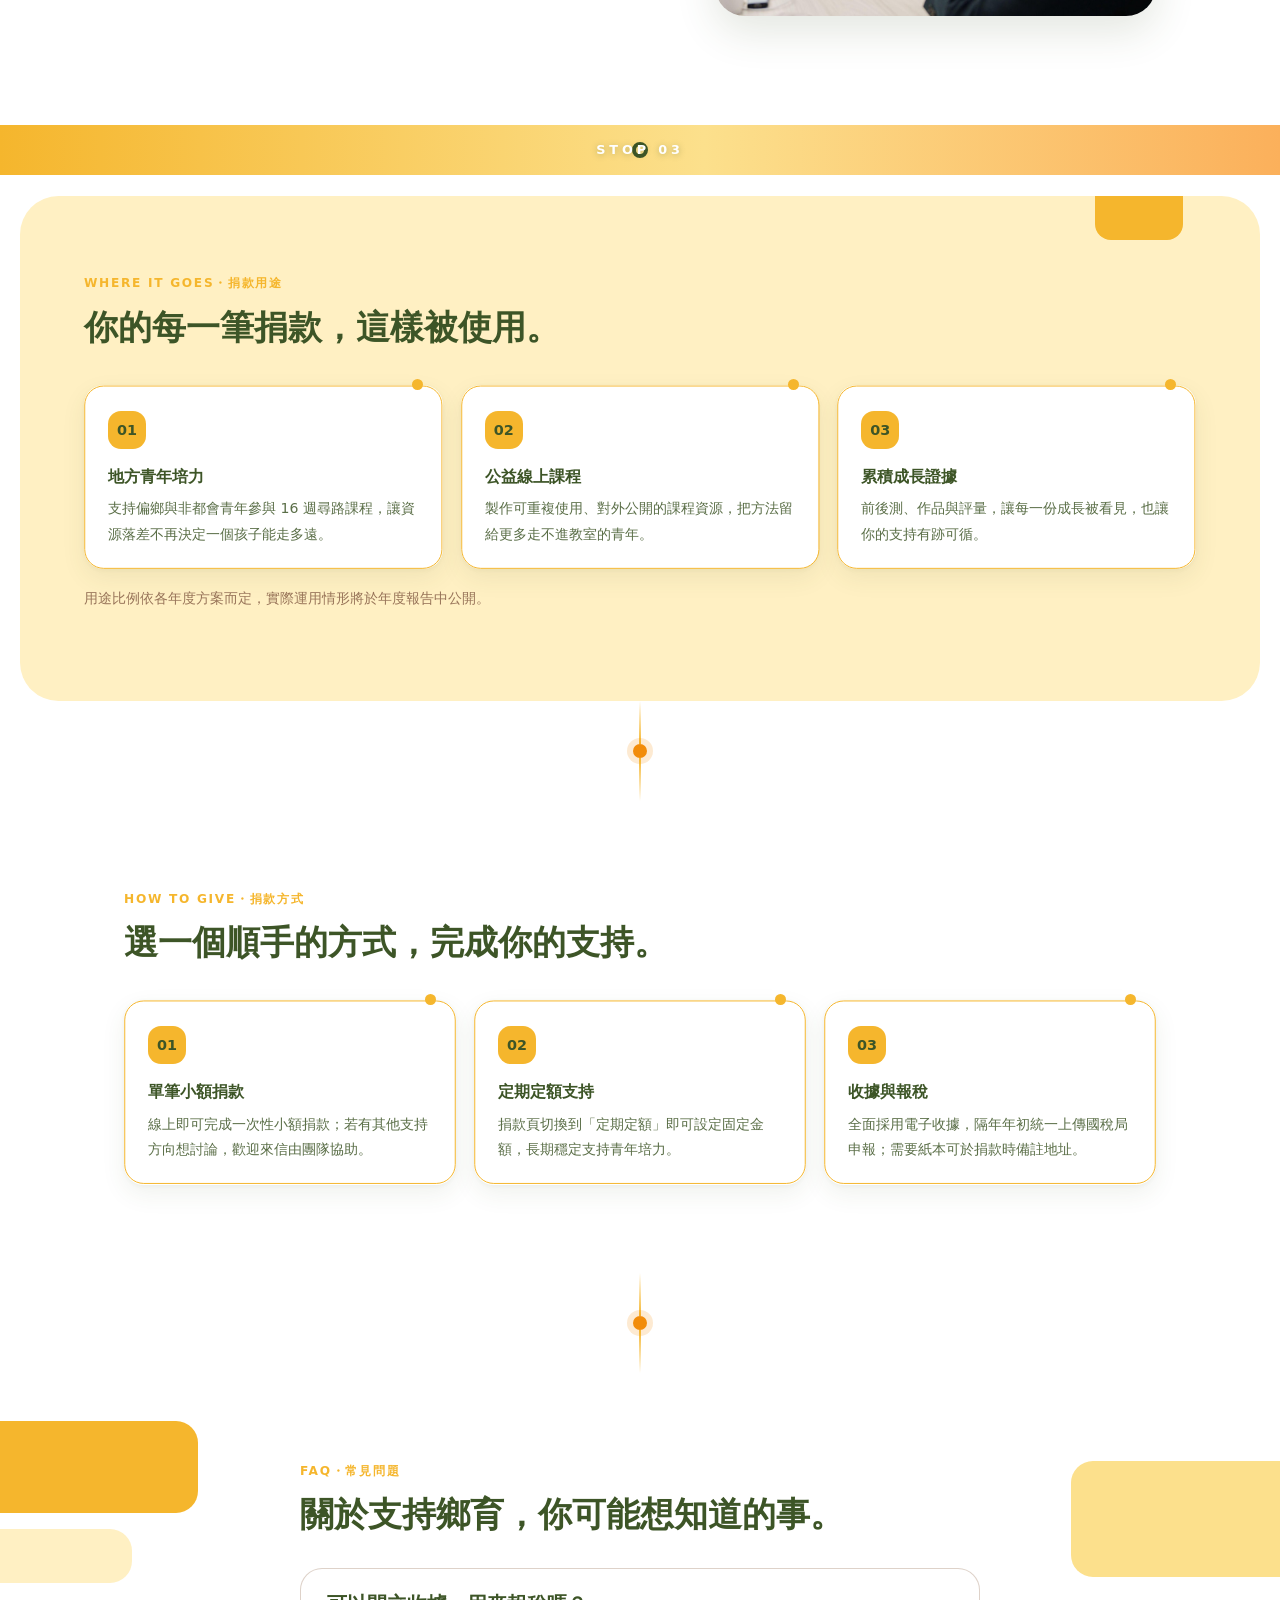
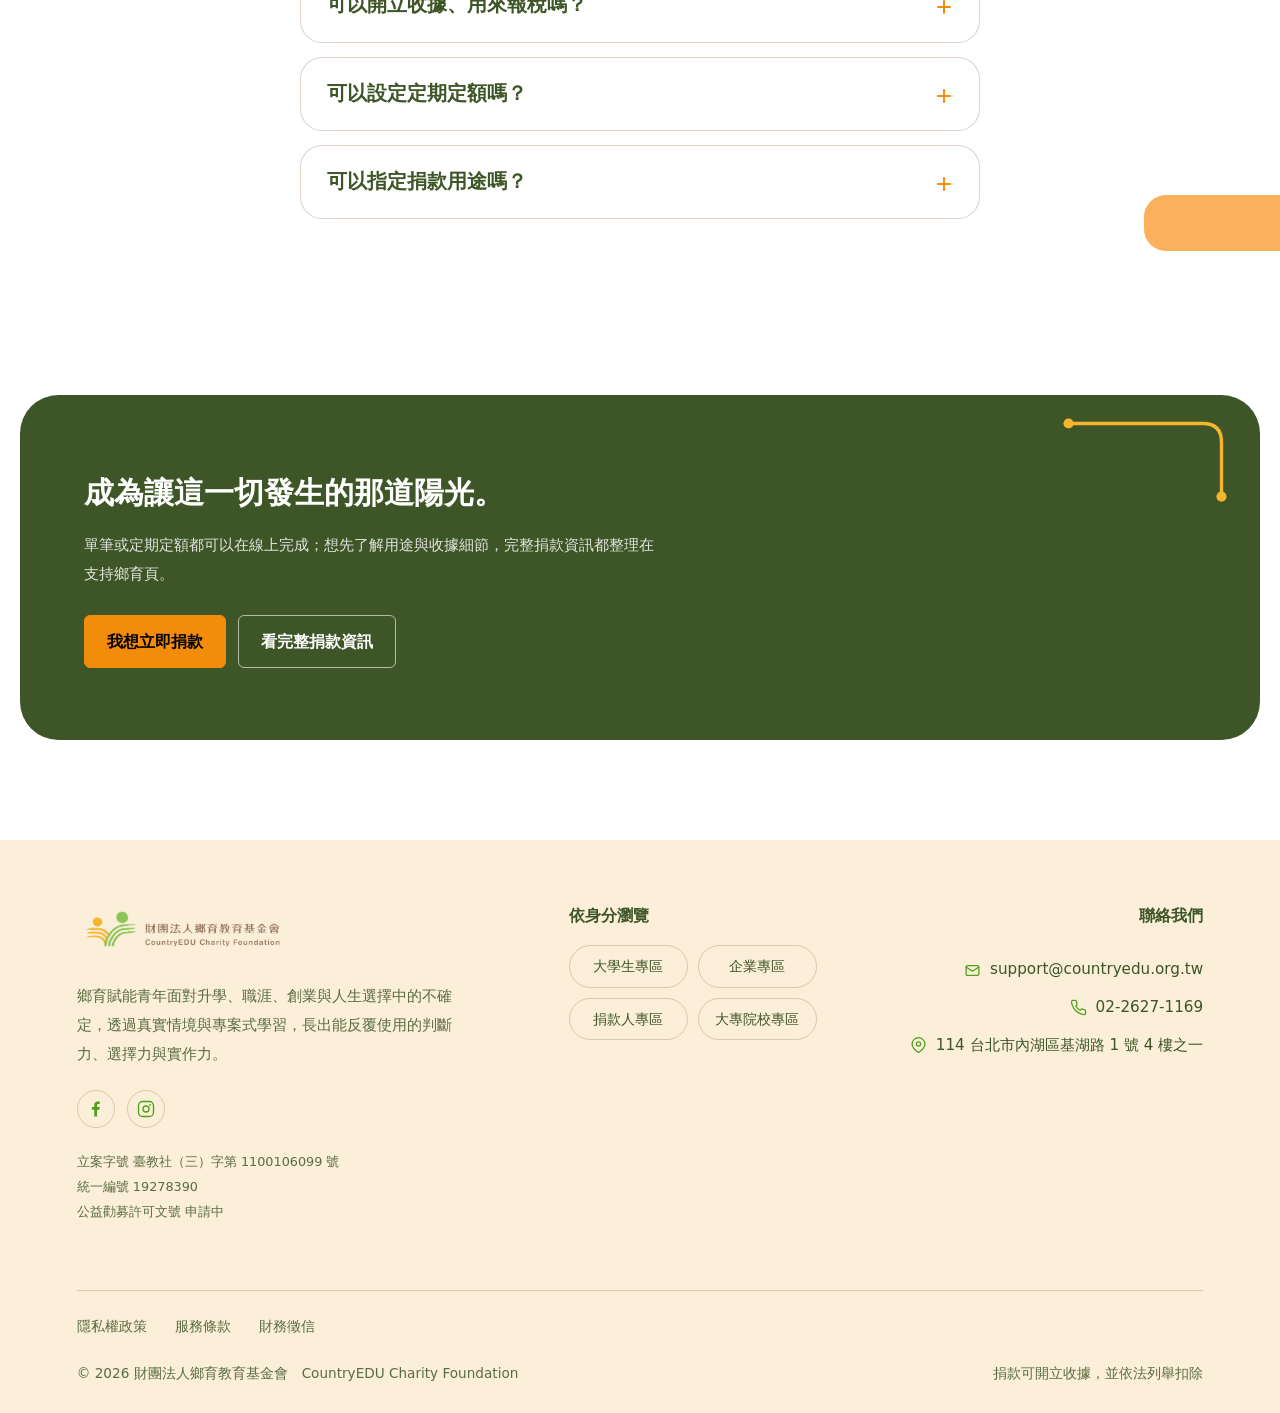
==== commit 72ba8d24: "Add files via upload" ====
--- a/preview/for-donors.html
+++ b/preview/for-donors.html
@@ -63,7 +63,7 @@
           <div class="nav-item">
             <a role="button" tabindex="0" aria-haspopup="true" aria-label="關於鄉育，展開子選單">關於鄉育</a>
             <div class="nav-dropdown" aria-label="關於鄉育子選單">
-              <a href="#" data-preview-href="mission-vision.html">使命願景</a>
+              <a href="mission-vision.html">使命願景</a>
               <a href="#" data-preview-href="approach.html">教育理念</a>
               <a href="#" data-preview-href="story.html">發展歷程</a>
               <a href="#" data-preview-href="team.html">我們的團隊</a>
@@ -80,7 +80,7 @@
           <div class="nav-item">
             <a role="button" tabindex="0" aria-haspopup="true" aria-label="影響力，展開子選單">影響力</a>
             <div class="nav-dropdown" aria-label="影響力子選單">
-              <a href="#" data-preview-href="impact.html">影響力數據</a>
+              <a href="impact.html">影響力數據</a>
               <a href="#" data-preview-href="outcomes.html">學生改變故事</a>
               <a href="#" data-preview-href="partner-voices.html">合作夥伴回饋</a>
               <a href="#" data-preview-href="reports.html">年報與研究成果</a>
@@ -127,7 +127,7 @@
             <button class="m-toggle" type="button" aria-expanded="false" aria-label="展開關於鄉育子選單" data-m-toggle></button>
           </div>
           <div class="m-sub">
-            <a href="#" data-preview-href="mission-vision.html">使命願景</a>
+            <a href="mission-vision.html">使命願景</a>
             <a href="#" data-preview-href="approach.html">教育理念</a>
             <a href="#" data-preview-href="story.html">發展歷程</a>
             <a href="#" data-preview-href="team.html">我們的團隊</a>
@@ -150,7 +150,7 @@
             <button class="m-toggle" type="button" aria-expanded="false" aria-label="展開影響力子選單" data-m-toggle></button>
           </div>
           <div class="m-sub">
-            <a href="#" data-preview-href="impact.html">影響力數據</a>
+            <a href="impact.html">影響力數據</a>
             <a href="#" data-preview-href="outcomes.html">學生改變故事</a>
             <a href="#" data-preview-href="partner-voices.html">合作夥伴回饋</a>
             <a href="#" data-preview-href="reports.html">年報與研究成果</a>
--- a/preview/reframe.css
+++ b/preview/reframe.css
@@ -71,10 +71,12 @@
 body.aud-donor    .rf-blocks .b1 { background: var(--butter); }
 body.aud-donor    .rf-blocks .b2 { background: var(--sun); }
 body.aud-donor    .rf-blocks .b3 { background: var(--wheat); }
-body.aud-neutral .rf-blocks .b1 { background: var(--leaf); }
-body.aud-neutral .rf-blocks .b2 { background: var(--deep); }
-body.aud-neutral .rf-blocks .b3 { background: var(--path); }
-body.aud-neutral .rf-blocks .b4 { left: 20%; bottom: 0; width: 18%; height: 30%; background: var(--sun); }
+/* 中性頁＝全光譜四塊：一字排開、高低錯落、末塊上浮（同提案頁 hero 排法） */
+body.aud-neutral .rf-blocks .b1 { left: 0;   bottom: 0;   width: 21%; height: 58%; background: var(--leaf); }
+body.aud-neutral .rf-blocks .b2 { left: 26%; bottom: 0;   width: 23%; height: 86%; background: var(--deep); }
+body.aud-neutral .rf-blocks .b3 { left: 54%; bottom: 0;   width: 21%; height: 60%; background: var(--path); }
+body.aud-neutral .rf-blocks .b4 { left: 80%; bottom: 42%; width: 18%; height: 34%; background: var(--sun); }
+body.aud-neutral .rf-blocks .rf-goldpath { right: -3%; top: -14%; width: 44%; }
 
 /* ============================================================
    間歇脊線：場景間路徑段＋節點（捲入點亮，reframe.js）
@@ -229,8 +231,8 @@
 .rf-panel-cta .rf-goldpath { right: 30px; top: 20px; width: 170px; }
 .rf-panel-cta h2 { margin: 0 0 12px; font-size: clamp(1.4rem, 2.6vw, 1.9rem); color: #fff; max-width: calc(100% - 200px); } /* 標題走廊 */
 .rf-panel-cta p { margin: 0 0 26px; max-width: 38em; font-size: 0.95rem; line-height: 1.9; color: rgba(255, 255, 255, 0.85); }
-.rf-panel-cta .rf-hero-actions .button-primary { background: var(--path); border-color: var(--path); color: #10230a; }
-.rf-panel-cta .rf-hero-actions .button-primary:hover, .rf-panel-cta .rf-hero-actions .button-primary:focus-visible { background: var(--wheat); border-color: var(--wheat); color: #10230a; }
+.rf-panel-cta .rf-hero-actions .button-primary { background: var(--path); border-color: var(--path); color: #000; }
+.rf-panel-cta .rf-hero-actions .button-primary:hover, .rf-panel-cta .rf-hero-actions .button-primary:focus-visible { background: var(--wheat); border-color: var(--wheat); color: #000; }
 .rf-panel-cta .rf-hero-actions .button-secondary { background: transparent; border-color: rgba(255, 255, 255, 0.6); color: #fff; }
 .rf-panel-cta .rf-hero-actions .button-secondary:hover, .rf-panel-cta .rf-hero-actions .button-secondary:focus-visible { background: rgba(255, 255, 255, 0.12); color: #fff; }
 @media (max-width: 700px) {
@@ -252,8 +254,8 @@
 .rf-router .r-donor { background: var(--sun); }
 
 /* ---- 全站主 CTA＝路徑橙填色；企業頁＝深綠例外 ---- */
-.rf .button-primary { background: var(--path); border-color: var(--path); color: #10230a; }
-.rf .button-primary:hover, .rf .button-primary:focus-visible { background: var(--sunset); border-color: var(--sunset); color: #10230a; }
+.rf .button-primary { background: var(--path); border-color: var(--path); color: #000; }
+.rf .button-primary:hover, .rf .button-primary:focus-visible { background: var(--sunset); border-color: var(--sunset); color: #000; }
 body.aud-company .rf .button-primary { background: var(--deep); border-color: var(--deep); color: #fff; }
 body.aud-company .rf .button-primary:hover, body.aud-company .rf .button-primary:focus-visible { background: var(--leaf-700); border-color: var(--leaf-700); color: #fff; }
 
